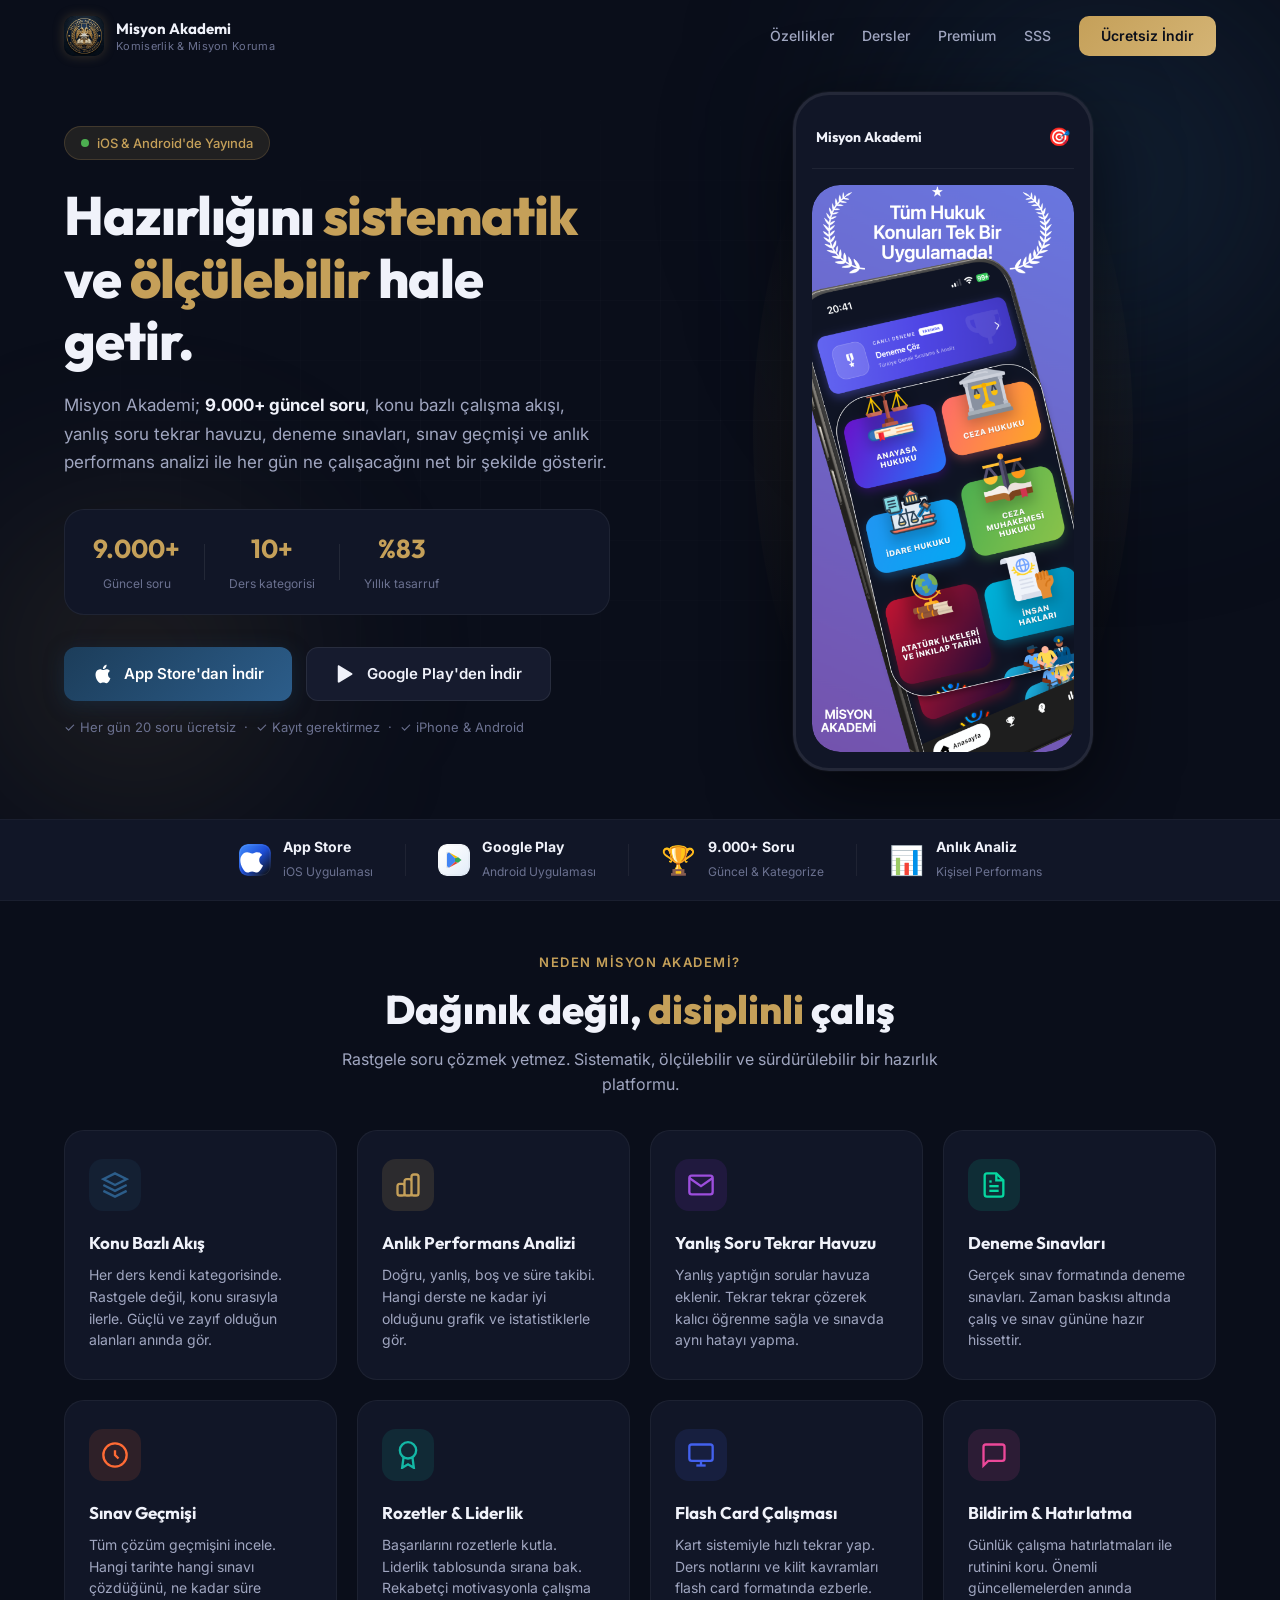
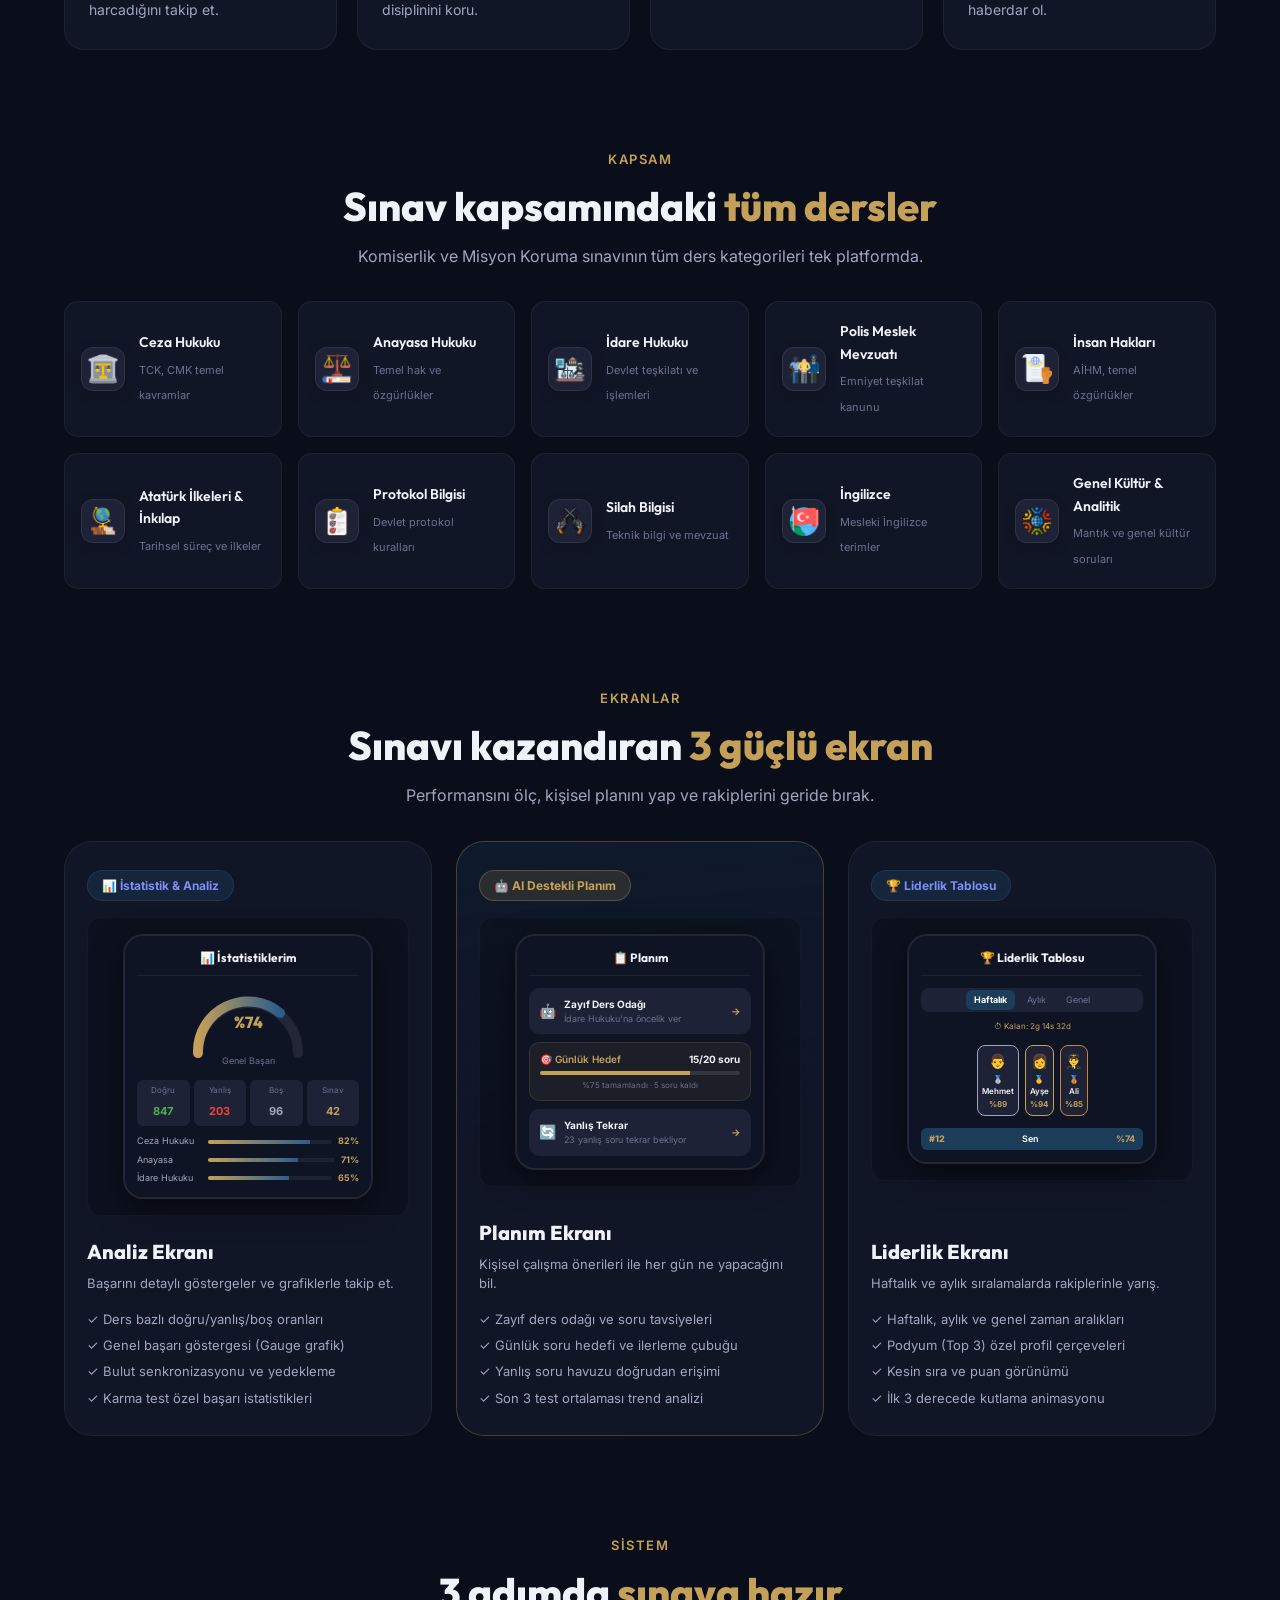
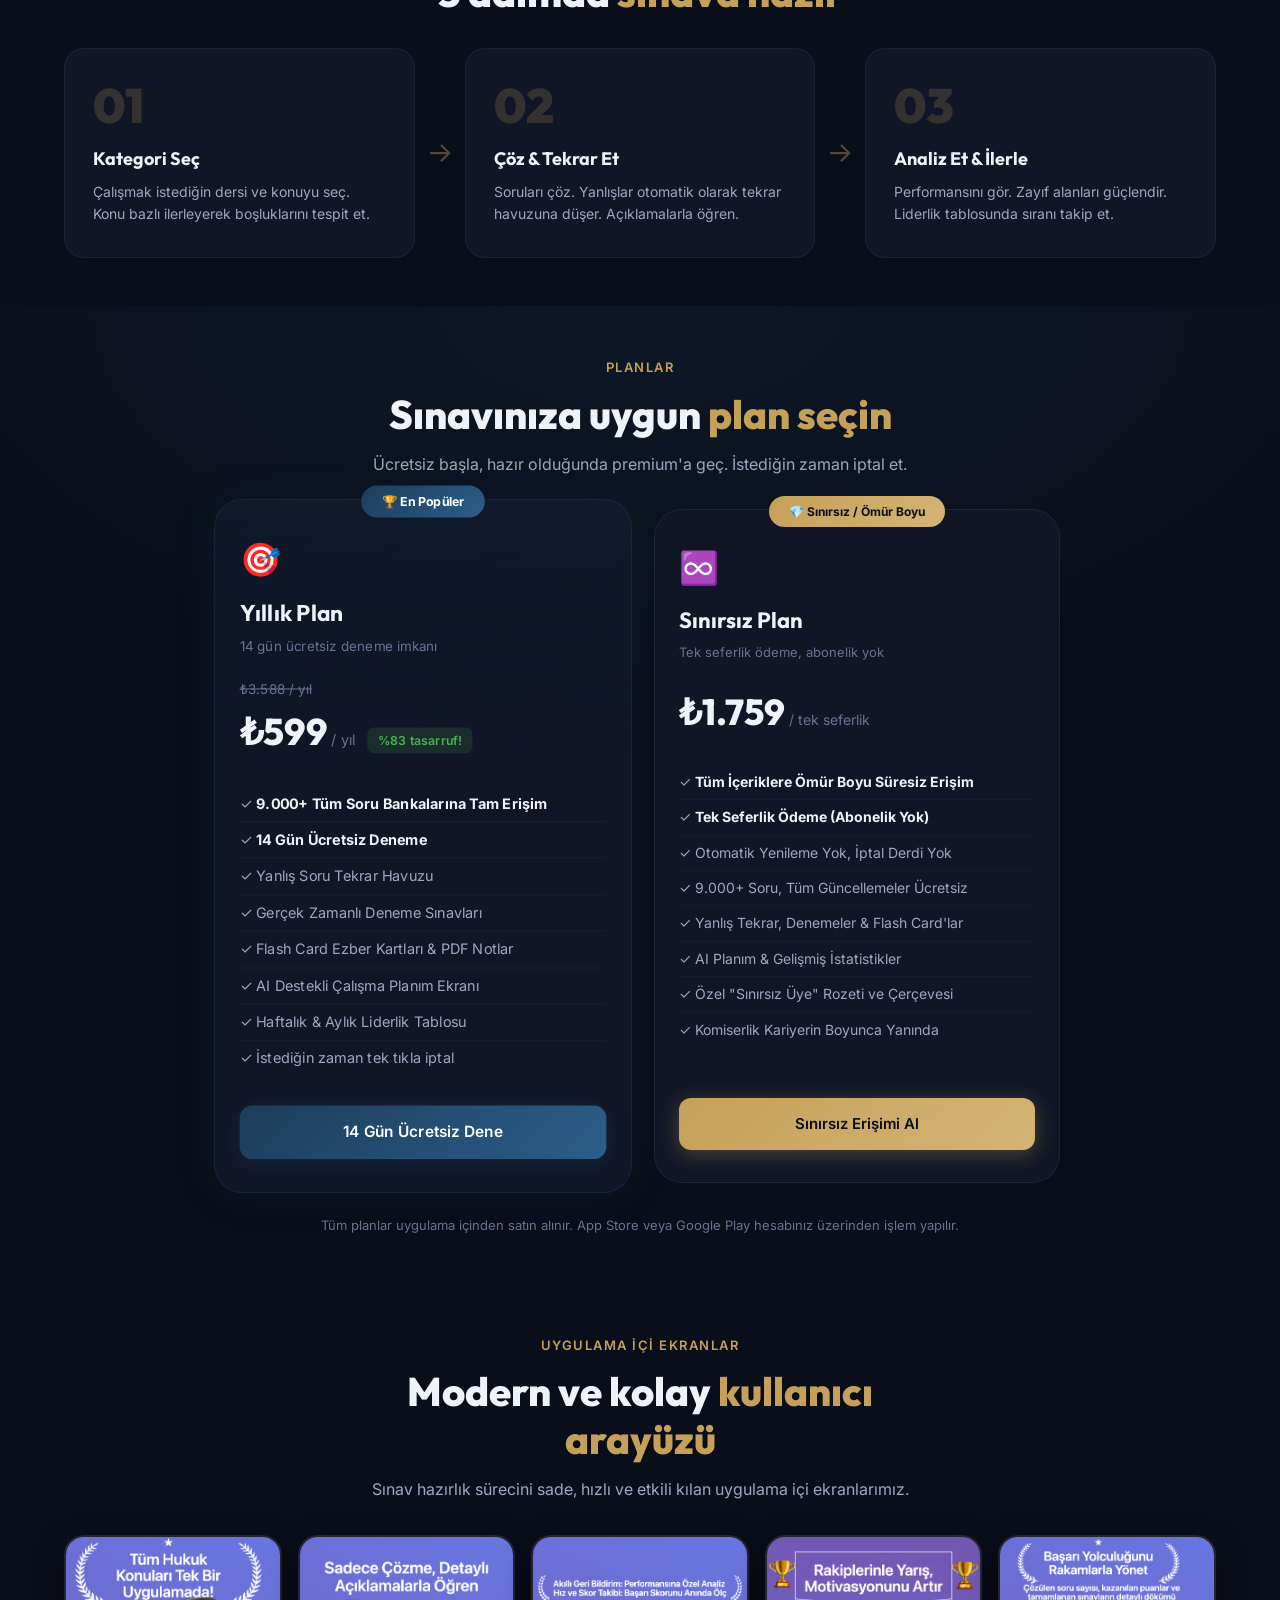
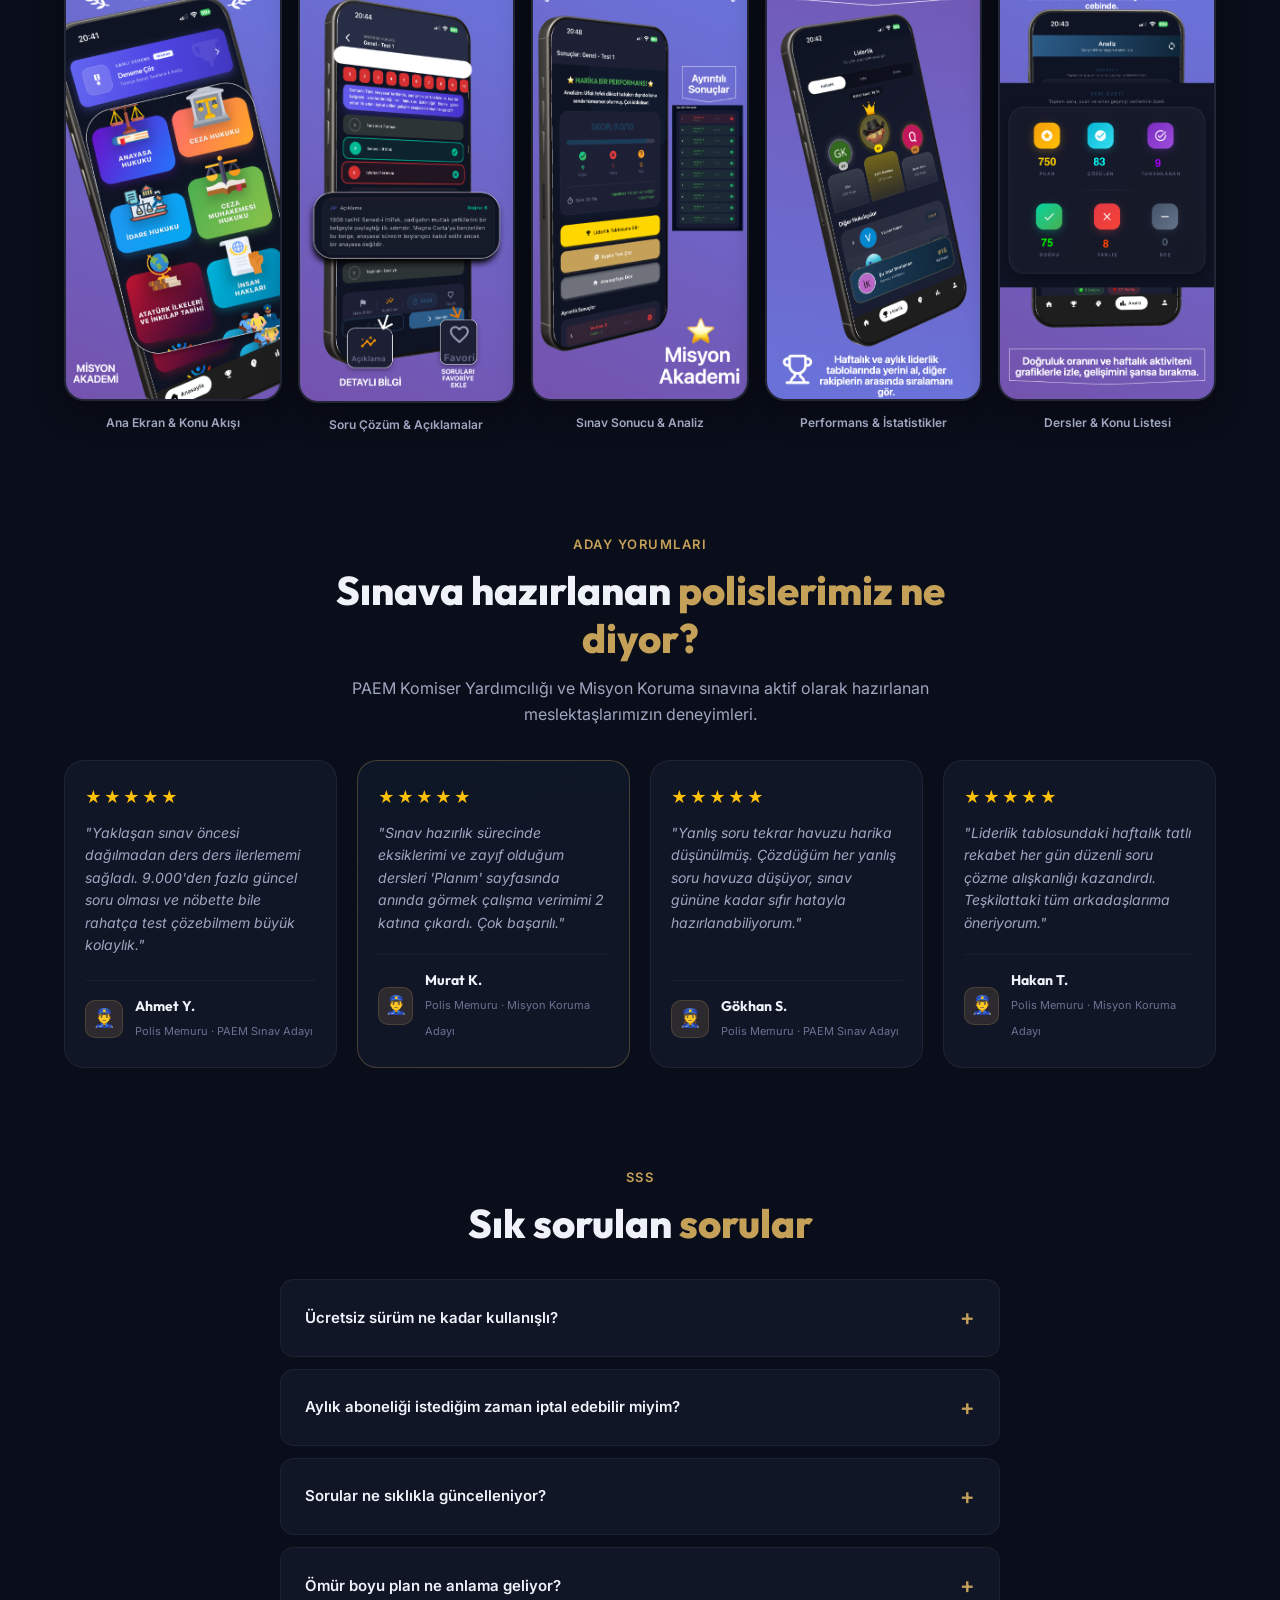
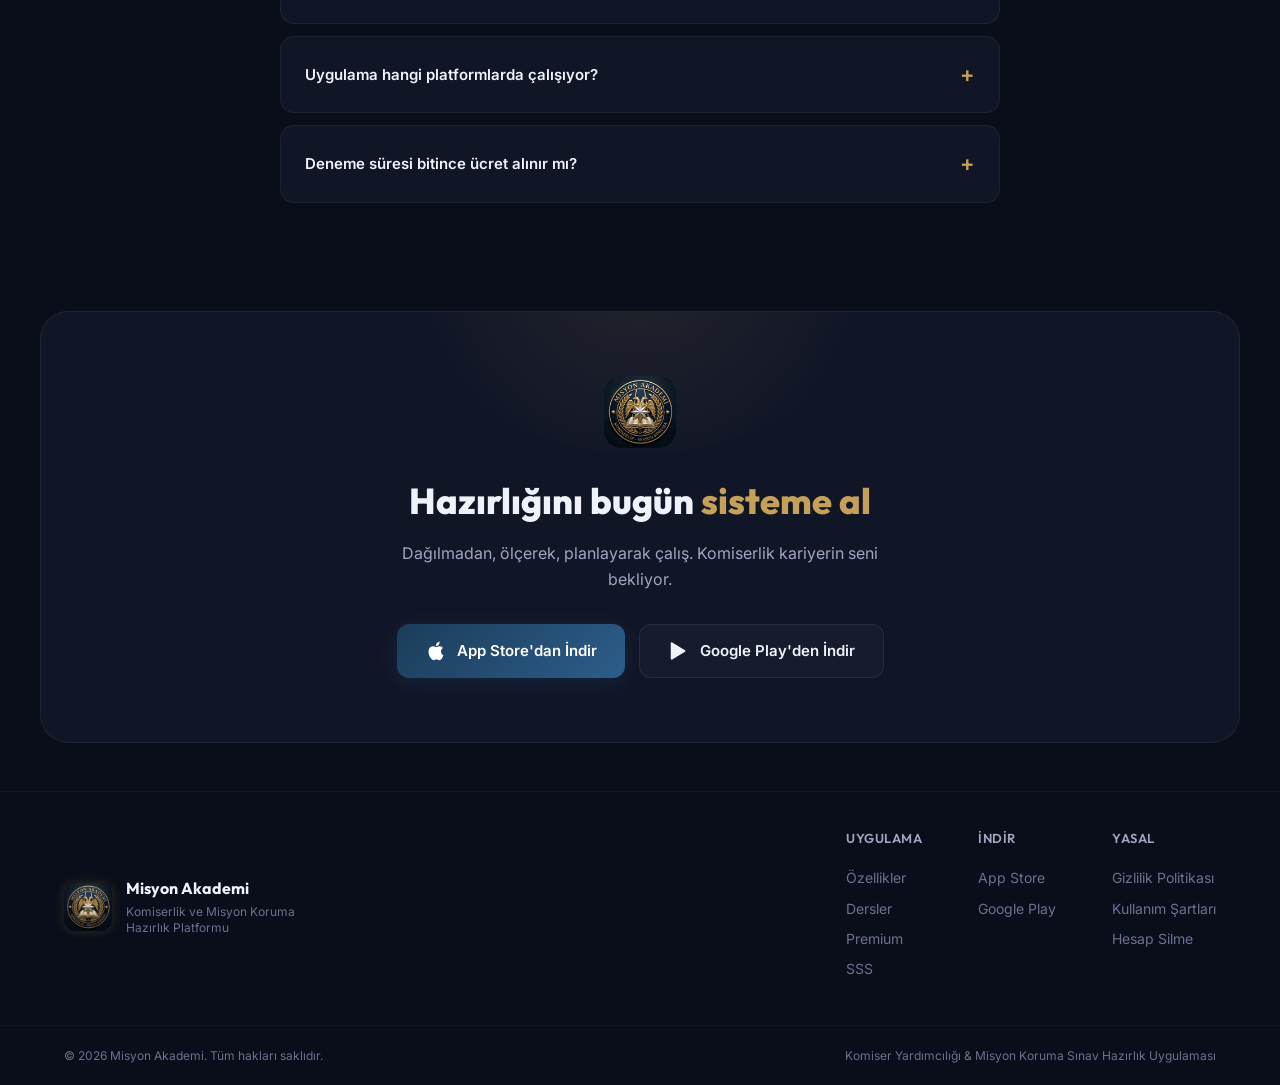
==== index.html @ d0087ce7 "Add files via upload" ====
<!DOCTYPE html>
<html lang="tr">
  <head>
    <meta charset="UTF-8" />
    <meta name="viewport" content="width=device-width, initial-scale=1.0" />
    <title>Misyon Akademi | Komiserlik ve Misyon Koruma Sınav Hazırlık Uygulaması</title>
    <meta name="description" content="Misyon Akademi ile komiserlik ve misyon koruma sınavlarına dağılmadan hazırlan. 9.000+ güncel soru, konu bazlı akış, yanlış tekrar alanı, deneme sınavları ve performans analizi tek platformda." />
    <meta name="keywords" content="komiserlik sınavı, misyon koruma, paem, sınav hazırlık, polis sınavı, misyon akademi" />
    <meta property="og:type" content="website" />
    <meta property="og:title" content="Misyon Akademi | Komiserlik ve Misyon Koruma Hazırlık" />
    <meta property="og:description" content="9.000+ güncel soru, konu bazlı akış, deneme sınavları ve performans analizi tek platformda." />
    <meta property="og:image" content="./assets/icons/logo.png" />
    <meta name="twitter:card" content="summary_large_image" />
    <link rel="icon" href="./assets/icons/logo.png" type="image/png" />
    <link rel="preconnect" href="https://fonts.googleapis.com" />
    <link rel="preconnect" href="https://fonts.gstatic.com" crossorigin />
    <link href="https://fonts.googleapis.com/css2?family=Outfit:wght@300;400;500;600;700;800;900&family=Inter:wght@400;500;600&display=swap" rel="stylesheet" />
    <link rel="stylesheet" href="./styles.css" />
  </head>
  <body>

    <!-- ═══════════════════════════ NAVBAR ═══════════════════════════ -->
    <header class="navbar" id="navbar">
      <div class="container nav-inner">
        <a class="brand" href="#top" aria-label="Misyon Akademi ana sayfa">
          <img src="./assets/icons/logo.png" alt="Misyon Akademi Logo" class="brand-logo" />
          <span class="brand-text">
            <strong>Misyon Akademi</strong>
            <small>Komiserlik &amp; Misyon Koruma</small>
          </span>
        </a>
        <nav class="main-nav" aria-label="Ana menü">
          <a href="#ozellikler">Özellikler</a>
          <a href="#dersler">Dersler</a>
          <a href="#premium">Premium</a>
          <a href="#sss">SSS</a>
          <a href="#indir" class="nav-cta">Ücretsiz İndir</a>
        </nav>
        <button class="hamburger" id="hamburger" aria-label="Menüyü aç" aria-expanded="false">
          <span></span><span></span><span></span>
        </button>
      </div>
      <div class="mobile-menu" id="mobileMenu">
        <a href="#ozellikler" class="mobile-link">Özellikler</a>
        <a href="#dersler" class="mobile-link">Dersler</a>
        <a href="#premium" class="mobile-link">Premium</a>
        <a href="#sss" class="mobile-link">SSS</a>
        <a href="#indir" class="mobile-link mobile-cta">Ücretsiz İndir</a>
      </div>
    </header>

    <main>

      <!-- ═══════════════════════════ HERO ═══════════════════════════ -->
      <section class="hero" id="top">
        <div class="hero-bg">
          <div class="hero-orb hero-orb-1"></div>
          <div class="hero-orb hero-orb-2"></div>
          <div class="hero-grid"></div>
        </div>
        <div class="container hero-inner">
          <div class="hero-copy animate-up">
            <div class="hero-badge">
              <span class="badge-dot"></span>
              iOS &amp; Android'de Yayında
            </div>
            <h1>Hazırlığını <span class="text-gold">sistematik</span> ve <span class="text-gold">ölçülebilir</span> hale getir.</h1>
            <p class="hero-lead">
              Misyon Akademi; <strong>9.000+ güncel soru</strong>, konu bazlı çalışma akışı,
              yanlış soru tekrar havuzu, deneme sınavları, sınav geçmişi ve anlık performans
              analizi ile her gün ne çalışacağını net bir şekilde gösterir.
            </p>
            <div class="hero-stats">
              <div class="stat-item">
                <strong>9.000+</strong>
                <span>Güncel soru</span>
              </div>
              <div class="stat-divider"></div>
              <div class="stat-item">
                <strong>10+</strong>
                <span>Ders kategorisi</span>
              </div>
              <div class="stat-divider"></div>
              <div class="stat-item">
                <strong>%83</strong>
                <span>Yıllık tasarruf</span>
              </div>
            </div>
            <div class="hero-actions" id="indir">
              <a class="btn btn-primary btn-store" href="https://apps.apple.com/us/app/komiserlik-misyon-koruma/id6760534055" target="_blank" rel="noreferrer" id="btn-appstore">
                <svg viewBox="0 0 24 24" fill="currentColor" width="22" height="22"><path d="M18.71 19.5c-.83 1.24-1.71 2.45-3.05 2.47-1.34.03-1.77-.79-3.29-.79-1.53 0-2 .77-3.27.82-1.31.05-2.3-1.32-3.14-2.53C4.25 17 2.94 12.45 4.7 9.39c.87-1.52 2.43-2.48 4.12-2.51 1.28-.02 2.5.87 3.29.87.78 0 2.26-1.07 3.8-.91.65.03 2.47.26 3.64 1.98-.09.06-2.17 1.28-2.15 3.81.03 3.02 2.65 4.03 2.68 4.04-.03.07-.42 1.44-1.38 2.83M13 3.5c.73-.83 1.94-1.46 2.94-1.5.13 1.17-.34 2.35-1.04 3.19-.69.85-1.83 1.51-2.95 1.42-.15-1.15.41-2.35 1.05-3.11z"/></svg>
                App Store'dan İndir
              </a>
              <a class="btn btn-secondary btn-store" href="https://play.google.com/store/apps/details?id=com.misyonakademi.paem&hl=tr" target="_blank" rel="noreferrer" id="btn-playstore">
                <svg viewBox="0 0 24 24" fill="currentColor" width="22" height="22"><path d="M3,20.5v-17c0-0.83,0.94-1.3,1.6-0.8l14,8.5c0.6,0.36,0.6,1.24,0,1.6l-14,8.5C3.94,21.8,3,21.33,3,20.5z"/></svg>
                Google Play'den İndir
              </a>
            </div>
            <p class="hero-note">✓ Her gün 20 soru ücretsiz &nbsp;·&nbsp; ✓ Kayıt gerektirmez &nbsp;·&nbsp; ✓ iPhone &amp; Android</p>
          </div>
          <div class="hero-visual animate-up animate-delay-1">
            <div class="phone-mockup">
              <div class="phone-frame">
                <div class="phone-screen">
                  <div class="screen-header">
                    <div class="screen-time">Misyon Akademi</div>
                    <div class="screen-icon">🎯</div>
                  </div>
                  <div class="screen-content screen-content-img">
                    <img src="./assets/screenshots/screenshot_5.png" alt="Misyon Akademi Ana Ekran" class="real-screenshot-img" />
                  </div>
                </div>
              </div>
              <div class="phone-glow"></div>
            </div>
          </div>
        </div>
      </section>

      <!-- ═══════════════════════════ SOCIAL PROOF BAR ═══════════════════════════ -->
      <section class="social-proof">
        <div class="container proof-inner">
          <div class="proof-item">
            <img src="./assets/icons/apple-store-icon.svg" alt="App Store" class="store-badge-sm" onerror="this.style.display='none'" />
            <div>
              <strong>App Store</strong>
              <span>iOS Uygulaması</span>
            </div>
          </div>
          <div class="proof-divider"></div>
          <div class="proof-item">
            <img src="./assets/icons/google-play-icon.svg" alt="Google Play" class="store-badge-sm" onerror="this.style.display='none'" />
            <div>
              <strong>Google Play</strong>
              <span>Android Uygulaması</span>
            </div>
          </div>
          <div class="proof-divider"></div>
          <div class="proof-item">
            <div class="proof-emoji">🏆</div>
            <div>
              <strong>9.000+ Soru</strong>
              <span>Güncel &amp; Kategorize</span>
            </div>
          </div>
          <div class="proof-divider"></div>
          <div class="proof-item">
            <div class="proof-emoji">📊</div>
            <div>
              <strong>Anlık Analiz</strong>
              <span>Kişisel Performans</span>
            </div>
          </div>
        </div>
      </section>

      <!-- ═══════════════════════════ ÖZELLİKLER ═══════════════════════════ -->
      <section class="features" id="ozellikler">
        <div class="container">
          <div class="section-header animate-up">
            <span class="section-tag">Neden Misyon Akademi?</span>
            <h2>Dağınık değil, <span class="text-gold">disiplinli</span> çalış</h2>
            <p>Rastgele soru çözmek yetmez. Sistematik, ölçülebilir ve sürdürülebilir bir hazırlık platformu.</p>
          </div>
          <div class="features-grid">
            <div class="feature-card animate-up">
              <div class="feature-icon-wrap navy">
                <svg viewBox="0 0 24 24" fill="none" stroke="currentColor" stroke-width="2" width="28" height="28"><path d="M12 2L2 7l10 5 10-5-10-5zM2 17l10 5 10-5M2 12l10 5 10-5"/></svg>
              </div>
              <h3>Konu Bazlı Akış</h3>
              <p>Her ders kendi kategorisinde. Rastgele değil, konu sırasıyla ilerle. Güçlü ve zayıf olduğun alanları anında gör.</p>
            </div>
            <div class="feature-card animate-up animate-delay-1">
              <div class="feature-icon-wrap gold">
                <svg viewBox="0 0 24 24" fill="none" stroke="currentColor" stroke-width="2" width="28" height="28"><path d="M9 19v-6a2 2 0 00-2-2H5a2 2 0 00-2 2v6a2 2 0 002 2h2a2 2 0 002-2zm0 0V9a2 2 0 012-2h2a2 2 0 012 2v10m-6 0a2 2 0 002 2h2a2 2 0 002-2m0 0V5a2 2 0 012-2h2a2 2 0 012 2v14a2 2 0 01-2 2h-2a2 2 0 01-2-2z"/></svg>
              </div>
              <h3>Anlık Performans Analizi</h3>
              <p>Doğru, yanlış, boş ve süre takibi. Hangi derste ne kadar iyi olduğunu grafik ve istatistiklerle gör.</p>
            </div>
            <div class="feature-card animate-up animate-delay-2">
              <div class="feature-icon-wrap purple">
                <svg viewBox="0 0 24 24" fill="none" stroke="currentColor" stroke-width="2" width="28" height="28"><path d="M4 4h16c1.1 0 2 .9 2 2v12c0 1.1-.9 2-2 2H4c-1.1 0-2-.9-2-2V6c0-1.1.9-2 2-2z"/><polyline points="22,6 12,13 2,6"/></svg>
              </div>
              <h3>Yanlış Soru Tekrar Havuzu</h3>
              <p>Yanlış yaptığın sorular havuza eklenir. Tekrar tekrar çözerek kalıcı öğrenme sağla ve sınavda aynı hatayı yapma.</p>
            </div>
            <div class="feature-card animate-up">
              <div class="feature-icon-wrap green">
                <svg viewBox="0 0 24 24" fill="none" stroke="currentColor" stroke-width="2" width="28" height="28"><path d="M14 2H6a2 2 0 0 0-2 2v16a2 2 0 0 0 2 2h12a2 2 0 0 0 2-2V8z"/><polyline points="14 2 14 8 20 8"/><line x1="16" y1="13" x2="8" y2="13"/><line x1="16" y1="17" x2="8" y2="17"/><polyline points="10 9 9 9 8 9"/></svg>
              </div>
              <h3>Deneme Sınavları</h3>
              <p>Gerçek sınav formatında deneme sınavları. Zaman baskısı altında çalış ve sınav gününe hazır hissettir.</p>
            </div>
            <div class="feature-card animate-up animate-delay-1">
              <div class="feature-icon-wrap orange">
                <svg viewBox="0 0 24 24" fill="none" stroke="currentColor" stroke-width="2" width="28" height="28"><path d="M12 2a10 10 0 0 1 10 10c0 5.52-4.48 10-10 10S2 17.52 2 12 6.48 2 12 2zm0 6v4l3 3"/></svg>
              </div>
              <h3>Sınav Geçmişi</h3>
              <p>Tüm çözüm geçmişini incele. Hangi tarihte hangi sınavı çözdüğünü, ne kadar süre harcadığını takip et.</p>
            </div>
            <div class="feature-card animate-up animate-delay-2">
              <div class="feature-icon-wrap teal">
                <svg viewBox="0 0 24 24" fill="none" stroke="currentColor" stroke-width="2" width="28" height="28"><circle cx="12" cy="8" r="7"/><polyline points="8.21 13.89 7 23 12 20 17 23 15.79 13.88"/></svg>
              </div>
              <h3>Rozetler &amp; Liderlik</h3>
              <p>Başarılarını rozetlerle kutla. Liderlik tablosunda sırana bak. Rekabetçi motivasyonla çalışma disiplinini koru.</p>
            </div>
            <div class="feature-card animate-up">
              <div class="feature-icon-wrap blue">
                <svg viewBox="0 0 24 24" fill="none" stroke="currentColor" stroke-width="2" width="28" height="28"><rect x="2" y="3" width="20" height="14" rx="2" ry="2"/><line x1="8" y1="21" x2="16" y2="21"/><line x1="12" y1="17" x2="12" y2="21"/></svg>
              </div>
              <h3>Flash Card Çalışması</h3>
              <p>Kart sistemiyle hızlı tekrar yap. Ders notlarını ve kilit kavramları flash card formatında ezberle.</p>
            </div>
            <div class="feature-card animate-up animate-delay-1">
              <div class="feature-icon-wrap pink">
                <svg viewBox="0 0 24 24" fill="none" stroke="currentColor" stroke-width="2" width="28" height="28"><path d="M21 15a2 2 0 0 1-2 2H7l-4 4V5a2 2 0 0 1 2-2h14a2 2 0 0 1 2 2z"/></svg>
              </div>
              <h3>Bildirim &amp; Hatırlatma</h3>
              <p>Günlük çalışma hatırlatmaları ile rutinini koru. Önemli güncellemelerden anında haberdar ol.</p>
            </div>
          </div>
        </div>
      </section>

      <!-- ═══════════════════════════ DERSLER ═══════════════════════════ -->
      <section class="subjects" id="dersler">
        <div class="container">
          <div class="section-header animate-up">
            <span class="section-tag">Kapsam</span>
            <h2>Sınav kapsamındaki <span class="text-gold">tüm dersler</span></h2>
            <p>Komiserlik ve Misyon Koruma sınavının tüm ders kategorileri tek platformda.</p>
          </div>
          <div class="subjects-grid animate-up">
            <div class="subject-card">
              <img src="./assets/icons/tck.png" alt="Ceza Hukuku" class="subject-card-img" />
              <div class="subject-card-info">
                <h4>Ceza Hukuku</h4>
                <span>TCK, CMK temel kavramlar</span>
              </div>
            </div>
            <div class="subject-card">
              <img src="./assets/icons/anayasa.png" alt="Anayasa Hukuku" class="subject-card-img" />
              <div class="subject-card-info">
                <h4>Anayasa Hukuku</h4>
                <span>Temel hak ve özgürlükler</span>
              </div>
            </div>
            <div class="subject-card">
              <img src="./assets/icons/idarehukuku.png" alt="İdare Hukuku" class="subject-card-img" />
              <div class="subject-card-info">
                <h4>İdare Hukuku</h4>
                <span>Devlet teşkilatı ve işlemleri</span>
              </div>
            </div>
            <div class="subject-card">
              <img src="./assets/icons/polismeslek.png" alt="Polis Meslek Mevzuatı" class="subject-card-img" />
              <div class="subject-card-info">
                <h4>Polis Meslek Mevzuatı</h4>
                <span>Emniyet teşkilat kanunu</span>
              </div>
            </div>
            <div class="subject-card">
              <img src="./assets/icons/insanhaklari.png" alt="İnsan Hakları" class="subject-card-img" />
              <div class="subject-card-info">
                <h4>İnsan Hakları</h4>
                <span>AİHM, temel özgürlükler</span>
              </div>
            </div>
            <div class="subject-card">
              <img src="./assets/icons/tarih.png" alt="Atatürk İlkeleri & İnkılap" class="subject-card-img" />
              <div class="subject-card-info">
                <h4>Atatürk İlkeleri &amp; İnkılap</h4>
                <span>Tarihsel süreç ve ilkeler</span>
              </div>
            </div>
            <div class="subject-card">
              <img src="./assets/icons/protokol.png" alt="Protokol Bilgisi" class="subject-card-img" />
              <div class="subject-card-info">
                <h4>Protokol Bilgisi</h4>
                <span>Devlet protokol kuralları</span>
              </div>
            </div>
            <div class="subject-card">
              <img src="./assets/icons/silah.png" alt="Silah Bilgisi" class="subject-card-img" />
              <div class="subject-card-info">
                <h4>Silah Bilgisi</h4>
                <span>Teknik bilgi ve mevzuat</span>
              </div>
            </div>
            <div class="subject-card">
              <img src="./assets/icons/ingilizce.png" alt="İngilizce" class="subject-card-img" />
              <div class="subject-card-info">
                <h4>İngilizce</h4>
                <span>Mesleki İngilizce terimler</span>
              </div>
            </div>
            <div class="subject-card">
              <img src="./assets/icons/genelkultur.png" alt="Genel Kültür & Analitik" class="subject-card-img" />
              <div class="subject-card-info">
                <h4>Genel Kültür &amp; Analitik</h4>
                <span>Mantık ve genel kültür soruları</span>
              </div>
            </div>
          </div>
        </div>
      </section>

      <!-- ═══════════════════════════ GÜÇLÜ EKRANLAR (KART DÜZENİ) ═══════════════════════════ -->
      <section class="screens-showcase" id="ekranlar">
        <div class="container">
          <div class="section-header animate-up">
            <span class="section-tag">Ekranlar</span>
            <h2>Sınavı kazandıran <span class="text-gold">3 güçlü ekran</span></h2>
            <p>Performansını ölç, kişisel planını yap ve rakiplerini geride bırak.</p>
          </div>

          <div class="screens-grid animate-up">

            <!-- ── 1. ANALİZ KARTI ── -->
            <div class="screen-card">
              <div class="screen-card-badge">📊 İstatistik &amp; Analiz</div>
              <div class="screen-card-preview">
                <div class="mini-phone">
                  <div class="mini-phone-header">📊 İstatistiklerim</div>
                  <div class="mini-phone-body">
                    <div class="mini-gauge">
                      <svg viewBox="0 0 120 70" width="120" height="70">
                        <path d="M10 65 A50 50 0 0 1 110 65" fill="none" stroke="rgba(255,255,255,0.08)" stroke-width="10" stroke-linecap="round"/>
                        <path d="M10 65 A50 50 0 0 1 92 25" fill="none" stroke="url(#gaugeGrad)" stroke-width="10" stroke-linecap="round"/>
                        <defs><linearGradient id="gaugeGrad" x1="0" y1="0" x2="1" y2="0"><stop offset="0%" stop-color="#C5A059"/><stop offset="100%" stop-color="#2C5D8A"/></linearGradient></defs>
                      </svg>
                      <div class="gauge-label">%74</div>
                      <div class="gauge-sub">Genel Başarı</div>
                    </div>
                    <div class="mini-stat-grid">
                      <div class="ms-item green"><span>Doğru</span><strong>847</strong></div>
                      <div class="ms-item red"><span>Yanlış</span><strong>203</strong></div>
                      <div class="ms-item gray"><span>Boş</span><strong>96</strong></div>
                      <div class="ms-item blue"><span>Sınav</span><strong>42</strong></div>
                    </div>
                    <div class="mini-category-bars">
                      <div class="mcb-item"><span>Ceza Hukuku</span><div class="mcb-bar"><div class="mcb-fill" style="width:82%"></div></div><span class="mcb-pct">82%</span></div>
                      <div class="mcb-item"><span>Anayasa</span><div class="mcb-bar"><div class="mcb-fill" style="width:71%"></div></div><span class="mcb-pct">71%</span></div>
                      <div class="mcb-item"><span>İdare Hukuku</span><div class="mcb-bar"><div class="mcb-fill" style="width:65%"></div></div><span class="mcb-pct">65%</span></div>
                    </div>
                  </div>
                </div>
              </div>
              <div class="screen-card-content">
                <h3>Analiz Ekranı</h3>
                <p>Başarını detaylı göstergeler ve grafiklerle takip et.</p>
                <ul class="screen-card-list">
                  <li>✓ Ders bazlı doğru/yanlış/boş oranları</li>
                  <li>✓ Genel başarı göstergesi (Gauge grafik)</li>
                  <li>✓ Bulut senkronizasyonu ve yedekleme</li>
                  <li>✓ Karma test özel başarı istatistikleri</li>
                </ul>
              </div>
            </div>

            <!-- ── 2. PLANIM KARTI ── -->
            <div class="screen-card screen-card-featured">
              <div class="screen-card-badge gold-badge">🤖 AI Destekli Planım</div>
              <div class="screen-card-preview">
                <div class="mini-phone">
                  <div class="mini-phone-header">📋 Planım</div>
                  <div class="mini-phone-body">
                    <div class="plan-suggestion">
                      <div class="ps-icon">🤖</div>
                      <div class="ps-content">
                        <div class="ps-title">Zayıf Ders Odağı</div>
                        <div class="ps-text">İdare Hukuku'na öncelik ver</div>
                      </div>
                      <div class="ps-arrow">→</div>
                    </div>
                    <div class="plan-daily-target">
                      <div class="pdt-header">
                        <span>🎯 Günlük Hedef</span>
                        <strong>15/20 soru</strong>
                      </div>
                      <div class="pdt-bar"><div class="pdt-fill" style="width:75%"></div></div>
                      <div class="pdt-footer">%75 tamamlandı · 5 soru kaldı</div>
                    </div>
                    <div class="plan-suggestion">
                      <div class="ps-icon">🔄</div>
                      <div class="ps-content">
                        <div class="ps-title">Yanlış Tekrar</div>
                        <div class="ps-text">23 yanlış soru tekrar bekliyor</div>
                      </div>
                      <div class="ps-arrow">→</div>
                    </div>
                  </div>
                </div>
              </div>
              <div class="screen-card-content">
                <h3>Planım Ekranı</h3>
                <p>Kişisel çalışma önerileri ile her gün ne yapacağını bil.</p>
                <ul class="screen-card-list">
                  <li>✓ Zayıf ders odağı ve soru tavsiyeleri</li>
                  <li>✓ Günlük soru hedefi ve ilerleme çubuğu</li>
                  <li>✓ Yanlış soru havuzu doğrudan erişimi</li>
                  <li>✓ Son 3 test ortalaması trend analizi</li>
                </ul>
              </div>
            </div>

            <!-- ── 3. LİDERLİK KARTI ── -->
            <div class="screen-card">
              <div class="screen-card-badge">🏆 Liderlik Tablosu</div>
              <div class="screen-card-preview">
                <div class="mini-phone">
                  <div class="mini-phone-header">🏆 Liderlik Tablosu</div>
                  <div class="mini-phone-body">
                    <div class="lb-tabs">
                      <span class="lb-tab active">Haftalık</span>
                      <span class="lb-tab">Aylık</span>
                      <span class="lb-tab">Genel</span>
                    </div>
                    <div class="lb-timer">⏱ Kalan: 2g 14s 32d</div>
                    <div class="lb-podium">
                      <div class="lb-user lb-silver">
                        <div class="lb-avatar">👨</div>
                        <span class="lb-medal">🥈</span>
                        <div class="lb-name">Mehmet</div>
                        <div class="lb-score">%89</div>
                      </div>
                      <div class="lb-user lb-gold">
                        <div class="lb-avatar">👩</div>
                        <span class="lb-medal">🥇</span>
                        <div class="lb-name">Ayşe</div>
                        <div class="lb-score">%94</div>
                      </div>
                      <div class="lb-user lb-bronze">
                        <div class="lb-avatar">👨‍✈️</div>
                        <span class="lb-medal">🥉</span>
                        <div class="lb-name">Ali</div>
                        <div class="lb-score">%85</div>
                      </div>
                    </div>
                    <div class="lb-my-rank">
                      <span class="lb-my-pos">#12</span>
                      <span class="lb-my-name">Sen</span>
                      <span class="lb-my-score">%74</span>
                    </div>
                  </div>
                </div>
              </div>
              <div class="screen-card-content">
                <h3>Liderlik Ekranı</h3>
                <p>Haftalık ve aylık sıralamalarda rakiplerinle yarış.</p>
                <ul class="screen-card-list">
                  <li>✓ Haftalık, aylık ve genel zaman aralıkları</li>
                  <li>✓ Podyum (Top 3) özel profil çerçeveleri</li>
                  <li>✓ Kesin sıra ve puan görünümü</li>
                  <li>✓ İlk 3 derecede kutlama animasyonu</li>
                </ul>
              </div>
            </div>

          </div>
        </div>
      </section>

      <!-- ═══════════════════════════ NASIL ÇALIŞIR ═══════════════════════════ -->
      <section class="how-it-works">
        <div class="container">
          <div class="section-header animate-up">
            <span class="section-tag">Sistem</span>
            <h2>3 adımda <span class="text-gold">sınava hazır</span></h2>
          </div>
          <div class="steps-grid animate-up">
            <div class="step-card">
              <div class="step-number">01</div>
              <div class="step-content">
                <h3>Kategori Seç</h3>
                <p>Çalışmak istediğin dersi ve konuyu seç. Konu bazlı ilerleyerek boşluklarını tespit et.</p>
              </div>
            </div>
            <div class="step-arrow">→</div>
            <div class="step-card">
              <div class="step-number">02</div>
              <div class="step-content">
                <h3>Çöz &amp; Tekrar Et</h3>
                <p>Soruları çöz. Yanlışlar otomatik olarak tekrar havuzuna düşer. Açıklamalarla öğren.</p>
              </div>
            </div>
            <div class="step-arrow">→</div>
            <div class="step-card">
              <div class="step-number">03</div>
              <div class="step-content">
                <h3>Analiz Et &amp; İlerle</h3>
                <p>Performansını gör. Zayıf alanları güçlendir. Liderlik tablosunda sıranı takip et.</p>
              </div>
            </div>
          </div>
        </div>
      </section>

      <!-- ═══════════════════════════ PREMIUM ═══════════════════════════ -->
      <section class="premium" id="premium">
        <div class="container">
          <div class="section-header animate-up">
            <span class="section-tag">Planlar</span>
            <h2>Sınavınıza uygun <span class="text-gold">plan seçin</span></h2>
            <p>Ücretsiz başla, hazır olduğunda premium'a geç. İstediğin zaman iptal et.</p>
          </div>
          <div class="plans-grid animate-up">

            <!-- Yıllık Plan - En Popüler -->
            <div class="plan-card plan-annual plan-popular">
              <div class="plan-badge">🏆 En Popüler</div>
              <div class="plan-header">
                <div class="plan-icon">🎯</div>
                <h3>Yıllık Plan</h3>
                <p class="plan-subtitle">14 gün ücretsiz deneme imkanı</p>
              </div>
              <div class="plan-price">
                <span class="price-original">₺3.588 / yıl</span>
                <span class="price-amount">₺599</span>
                <span class="price-period">/ yıl</span>
                <span class="price-saving">%83 tasarruf!</span>
              </div>
              <ul class="plan-features">
                <li>✓ <strong>9.000+ Tüm Soru Bankalarına Tam Erişim</strong></li>
                <li>✓ <strong>14 Gün Ücretsiz Deneme</strong></li>
                <li>✓ Yanlış Soru Tekrar Havuzu</li>
                <li>✓ Gerçek Zamanlı Deneme Sınavları</li>
                <li>✓ Flash Card Ezber Kartları &amp; PDF Notlar</li>
                <li>✓ AI Destekli Çalışma Planım Ekranı</li>
                <li>✓ Haftalık &amp; Aylık Liderlik Tablosu</li>
                <li>✓ İstediğin zaman tek tıkla iptal</li>
              </ul>
              <a href="#indir" class="btn btn-primary plan-btn">14 Gün Ücretsiz Dene</a>
            </div>

            <!-- Sınırsız Plan -->
            <div class="plan-card plan-lifetime">
              <div class="plan-badge plan-badge-diamond">💎 Sınırsız / Ömür Boyu</div>
              <div class="plan-header">
                <div class="plan-icon">♾️</div>
                <h3>Sınırsız Plan</h3>
                <p class="plan-subtitle">Tek seferlik ödeme, abonelik yok</p>
              </div>
              <div class="plan-price">
                <span class="price-amount">₺1.759</span>
                <span class="price-period">/ tek seferlik</span>
              </div>
              <ul class="plan-features">
                <li>✓ <strong>Tüm İçeriklere Ömür Boyu Süresiz Erişim</strong></li>
                <li>✓ <strong>Tek Seferlik Ödeme (Abonelik Yok)</strong></li>
                <li>✓ Otomatik Yenileme Yok, İptal Derdi Yok</li>
                <li>✓ 9.000+ Soru, Tüm Güncellemeler Ücretsiz</li>
                <li>✓ Yanlış Tekrar, Denemeler &amp; Flash Card'lar</li>
                <li>✓ AI Planım &amp; Gelişmiş İstatistikler</li>
                <li>✓ Özel "Sınırsız Üye" Rozeti ve Çerçevesi</li>
                <li>✓ Komiserlik Kariyerin Boyunca Yanında</li>
              </ul>
              <a href="#indir" class="btn btn-gold plan-btn">Sınırsız Erişimi Al</a>
            </div>

          </div>
          <p class="plans-note">Tüm planlar uygulama içinden satın alınır. App Store veya Google Play hesabınız üzerinden işlem yapılır.</p>
        </div>
      </section>

      <!-- ═══════════════════════════ UYGULAMA EKRANLARI GALERİSİ ═══════════════════════════ -->
      <section class="gallery-showcase" id="galeri">
        <div class="container">
          <div class="section-header animate-up">
            <span class="section-tag">Uygulama İçi Ekranlar</span>
            <h2>Modern ve kolay <span class="text-gold">kullanıcı arayüzü</span></h2>
            <p>Sınav hazırlık sürecini sade, hızlı ve etkili kılan uygulama içi ekranlarımız.</p>
          </div>
          <div class="gallery-grid animate-up">
            <div class="gallery-card">
              <div class="gallery-phone-frame">
                <img src="./assets/screenshots/screenshot_5.png" alt="Ana Ekran ve Konu Akışı" />
              </div>
              <span class="gallery-caption">Ana Ekran &amp; Konu Akışı</span>
            </div>
            <div class="gallery-card">
              <div class="gallery-phone-frame">
                <img src="./assets/screenshots/screenshot_2.png" alt="Soru Çözüm Ekranı" />
              </div>
              <span class="gallery-caption">Soru Çözüm &amp; Açıklamalar</span>
            </div>
            <div class="gallery-card">
              <div class="gallery-phone-frame">
                <img src="./assets/screenshots/screenshot_1.png" alt="Sınav Sonuç Ekranı" />
              </div>
              <span class="gallery-caption">Sınav Sonucu &amp; Analiz</span>
            </div>
            <div class="gallery-card">
              <div class="gallery-phone-frame">
                <img src="./assets/screenshots/screenshot_3.png" alt="İstatistik Ekranı" />
              </div>
              <span class="gallery-caption">Performans &amp; İstatistikler</span>
            </div>
            <div class="gallery-card">
              <div class="gallery-phone-frame">
                <img src="./assets/screenshots/screenshot_4.png" alt="Ders Konu Listesi" />
              </div>
              <span class="gallery-caption">Dersler &amp; Konu Listesi</span>
            </div>
          </div>
        </div>
      </section>

      <!-- ═══════════════════════════ KULLANICI YORUMLARI ═══════════════════════════ -->
      <section class="reviews" id="yorumlar">
        <div class="container">
          <div class="section-header animate-up">
            <span class="section-tag">Aday Yorumları</span>
            <h2>Sınava hazırlanan <span class="text-gold">polislerimiz ne diyor?</span></h2>
            <p>PAEM Komiser Yardımcılığı ve Misyon Koruma sınavına aktif olarak hazırlanan meslektaşlarımızın deneyimleri.</p>
          </div>
          <div class="reviews-grid animate-up">
            <div class="review-card">
              <div class="review-stars">★★★★★</div>
              <p class="review-text">"Yaklaşan sınav öncesi dağılmadan ders ders ilerlememi sağladı. 9.000'den fazla güncel soru olması ve nöbette bile rahatça test çözebilmem büyük kolaylık."</p>
              <div class="review-author">
                <div class="author-avatar">👮‍♂️</div>
                <div class="author-info">
                  <strong>Ahmet Y.</strong>
                  <span>Polis Memuru · PAEM Sınav Adayı</span>
                </div>
              </div>
            </div>

            <div class="review-card review-card-featured">
              <div class="review-stars">★★★★★</div>
              <p class="review-text">"Sınav hazırlık sürecinde eksiklerimi ve zayıf olduğum dersleri 'Planım' sayfasında anında görmek çalışma verimimi 2 katına çıkardı. Çok başarılı."</p>
              <div class="review-author">
                <div class="author-avatar">👮‍♂️</div>
                <div class="author-info">
                  <strong>Murat K.</strong>
                  <span>Polis Memuru · Misyon Koruma Adayı</span>
                </div>
              </div>
            </div>

            <div class="review-card">
              <div class="review-stars">★★★★★</div>
              <p class="review-text">"Yanlış soru tekrar havuzu harika düşünülmüş. Çözdüğüm her yanlış soru havuza düşüyor, sınav gününe kadar sıfır hatayla hazırlanabiliyorum."</p>
              <div class="review-author">
                <div class="author-avatar">👮‍♀️</div>
                <div class="author-info">
                  <strong>Gökhan S.</strong>
                  <span>Polis Memuru · PAEM Sınav Adayı</span>
                </div>
              </div>
            </div>

            <div class="review-card">
              <div class="review-stars">★★★★★</div>
              <p class="review-text">"Liderlik tablosundaki haftalık tatlı rekabet her gün düzenli soru çözme alışkanlığı kazandırdı. Teşkilattaki tüm arkadaşlarıma öneriyorum."</p>
              <div class="review-author">
                <div class="author-avatar">👮‍♂️</div>
                <div class="author-info">
                  <strong>Hakan T.</strong>
                  <span>Polis Memuru · Misyon Koruma Adayı</span>
                </div>
              </div>
            </div>
          </div>
        </div>
      </section>

      <!-- ═══════════════════════════ SSS ═══════════════════════════ -->
      <section class="faq" id="sss">
        <div class="container">
          <div class="section-header animate-up">
            <span class="section-tag">SSS</span>
            <h2>Sık sorulan <span class="text-gold">sorular</span></h2>
          </div>
          <div class="faq-list animate-up">
            <div class="faq-item">
              <button class="faq-question" aria-expanded="false">
                Ücretsiz sürüm ne kadar kullanışlı?
                <span class="faq-icon">+</span>
              </button>
              <div class="faq-answer">
                <p>Ücretsiz sürümde temel kategorilerdeki sorulara, günlük quiz'e ve sınav geçmişinize erişebilirsiniz. Premium'a geçerek tüm 4.000+ soruya, yanlış tekrar havuzuna, deneme sınavlarına ve flash kartlara ulaşabilirsiniz.</p>
              </div>
            </div>
            <div class="faq-item">
              <button class="faq-question" aria-expanded="false">
                Aylık aboneliği istediğim zaman iptal edebilir miyim?
                <span class="faq-icon">+</span>
              </button>
              <div class="faq-answer">
                <p>Evet. Aboneliğinizi App Store veya Google Play üzerinden istediğiniz zaman iptal edebilirsiniz. İptal etseniz bile mevcut dönemin sonuna kadar premium özelliklerinden yararlanmaya devam edersiniz.</p>
              </div>
            </div>
            <div class="faq-item">
              <button class="faq-question" aria-expanded="false">
                Sorular ne sıklıkla güncelleniyor?
                <span class="faq-icon">+</span>
              </button>
              <div class="faq-answer">
                <p>Soru bankası düzenli olarak güncellenmektedir. Mevzuat değişiklikleri, yeni çıkan sorular ve güncel gelişmeler eklenmeye devam etmektedir. Premium kullanıcılar tüm güncellemelerden otomatik olarak yararlanır.</p>
              </div>
            </div>
            <div class="faq-item">
              <button class="faq-question" aria-expanded="false">
                Ömür boyu plan ne anlama geliyor?
                <span class="faq-icon">+</span>
              </button>
              <div class="faq-answer">
                <p>Ömür boyu plan tek seferlik bir satın alımdır, abonelik değildir. Bir kez ödeme yaptıktan sonra uygulamaya ömür boyu sınırsız erişim hakkı kazanırsınız. Otomatik yenileme yoktur, hiçbir zaman ek ücret kesilmez.</p>
              </div>
            </div>
            <div class="faq-item">
              <button class="faq-question" aria-expanded="false">
                Uygulama hangi platformlarda çalışıyor?
                <span class="faq-icon">+</span>
              </button>
              <div class="faq-answer">
                <p>Misyon Akademi hem iOS (iPhone) hem Android cihazlarda çalışmaktadır. Aynı hesapla her iki platformda da kullanabilirsiniz. Verileriniz otomatik olarak buluta senkronize edilir.</p>
              </div>
            </div>
            <div class="faq-item">
              <button class="faq-question" aria-expanded="false">
                Deneme süresi bitince ücret alınır mı?
                <span class="faq-icon">+</span>
              </button>
              <div class="faq-answer">
                <p>Aylık planda 7 gün, yıllık planda 14 gün ücretsiz deneme sunulmaktadır. Deneme süresi bitmeden iptal ederseniz herhangi bir ücret alınmaz. İptal etmezseniz ilgili dönem ücreti otomatik olarak tahsil edilir.</p>
              </div>
            </div>
          </div>
        </div>
      </section>

      <!-- ═══════════════════════════ CTA BOTTOM ═══════════════════════════ -->
      <section class="cta-bottom">
        <div class="container cta-inner animate-up">
          <div class="cta-glow"></div>
          <img src="./assets/icons/logo.png" alt="Misyon Akademi" class="cta-logo" />
          <h2>Hazırlığını bugün <span class="text-gold">sisteme al</span></h2>
          <p>Dağılmadan, ölçerek, planlayarak çalış. Komiserlik kariyerin seni bekliyor.</p>
          <div class="cta-actions">
            <a class="btn btn-primary btn-store" href="https://apps.apple.com/us/app/komiserlik-misyon-koruma/id6760534055" target="_blank" rel="noreferrer" id="btn-appstore-bottom">
              <svg viewBox="0 0 24 24" fill="currentColor" width="22" height="22"><path d="M18.71 19.5c-.83 1.24-1.71 2.45-3.05 2.47-1.34.03-1.77-.79-3.29-.79-1.53 0-2 .77-3.27.82-1.31.05-2.3-1.32-3.14-2.53C4.25 17 2.94 12.45 4.7 9.39c.87-1.52 2.43-2.48 4.12-2.51 1.28-.02 2.5.87 3.29.87.78 0 2.26-1.07 3.8-.91.65.03 2.47.26 3.64 1.98-.09.06-2.17 1.28-2.15 3.81.03 3.02 2.65 4.03 2.68 4.04-.03.07-.42 1.44-1.38 2.83M13 3.5c.73-.83 1.94-1.46 2.94-1.5.13 1.17-.34 2.35-1.04 3.19-.69.85-1.83 1.51-2.95 1.42-.15-1.15.41-2.35 1.05-3.11z"/></svg>
              App Store'dan İndir
            </a>
            <a class="btn btn-secondary btn-store" href="https://play.google.com/store/apps/details?id=com.misyonakademi.paem&hl=tr" target="_blank" rel="noreferrer" id="btn-playstore-bottom">
              <svg viewBox="0 0 24 24" fill="currentColor" width="22" height="22"><path d="M3,20.5v-17c0-0.83,0.94-1.3,1.6-0.8l14,8.5c0.6,0.36,0.6,1.24,0,1.6l-14,8.5C3.94,21.8,3,21.33,3,20.5z"/></svg>
              Google Play'den İndir
            </a>
          </div>
        </div>
      </section>

    </main>

    <!-- ═══════════════════════════ FOOTER ═══════════════════════════ -->
    <footer class="footer">
      <div class="container footer-inner">
        <div class="footer-brand">
          <img src="./assets/icons/logo.png" alt="Misyon Akademi" class="footer-logo" />
          <div>
            <strong>Misyon Akademi</strong>
            <p>Komiserlik ve Misyon Koruma<br/>Hazırlık Platformu</p>
          </div>
        </div>
        <div class="footer-links">
          <div class="footer-col">
            <h4>Uygulama</h4>
            <a href="#ozellikler">Özellikler</a>
            <a href="#dersler">Dersler</a>
            <a href="#premium">Premium</a>
            <a href="#sss">SSS</a>
          </div>
          <div class="footer-col">
            <h4>İndir</h4>
            <a href="https://apps.apple.com/us/app/komiserlik-misyon-koruma/id6760534055" target="_blank" rel="noreferrer">App Store</a>
            <a href="https://play.google.com/store/apps/details?id=com.misyonakademi.paem&hl=tr" target="_blank" rel="noreferrer">Google Play</a>
          </div>
          <div class="footer-col">
            <h4>Yasal</h4>
            <a href="./privacy-policy.html">Gizlilik Politikası</a>
            <a href="./terms-of-service.html">Kullanım Şartları</a>
            <a href="./delete-account.html">Hesap Silme</a>
          </div>
        </div>
      </div>
      <div class="footer-bottom">
        <div class="container">
          <p>© 2026 Misyon Akademi. Tüm hakları saklıdır.</p>
          <p>Komiser Yardımcılığı &amp; Misyon Koruma Sınav Hazırlık Uygulaması</p>
        </div>
      </div>
    </footer>

    <script>
      // ── Navbar scroll effect ──
      const navbar = document.getElementById('navbar');
      window.addEventListener('scroll', () => {
        navbar.classList.toggle('scrolled', window.scrollY > 40);
      });

      // ── Hamburger menu ──
      const hamburger = document.getElementById('hamburger');
      const mobileMenu = document.getElementById('mobileMenu');
      hamburger.addEventListener('click', () => {
        const open = mobileMenu.classList.toggle('open');
        hamburger.classList.toggle('active', open);
        hamburger.setAttribute('aria-expanded', open);
      });
      document.querySelectorAll('.mobile-link').forEach(link => {
        link.addEventListener('click', () => {
          mobileMenu.classList.remove('open');
          hamburger.classList.remove('active');
          hamburger.setAttribute('aria-expanded', false);
        });
      });

      // ── FAQ accordion ──
      document.querySelectorAll('.faq-question').forEach(btn => {
        btn.addEventListener('click', () => {
          const item = btn.closest('.faq-item');
          const isOpen = item.classList.contains('open');
          document.querySelectorAll('.faq-item.open').forEach(el => el.classList.remove('open'));
          document.querySelectorAll('.faq-question').forEach(b => b.setAttribute('aria-expanded', false));
          if (!isOpen) {
            item.classList.add('open');
            btn.setAttribute('aria-expanded', true);
          }
        });
      });

      // ── Intersection Observer for animations ──
      const observer = new IntersectionObserver((entries) => {
        entries.forEach(entry => {
          if (entry.isIntersecting) {
            entry.target.classList.add('visible');
          }
        });
      }, { threshold: 0.1 });
      document.querySelectorAll('.animate-up').forEach(el => observer.observe(el));

      // ── Smooth scroll ──
      document.querySelectorAll('a[href^="#"]').forEach(anchor => {
        anchor.addEventListener('click', function(e) {
          const target = document.querySelector(this.getAttribute('href'));
          if (target) {
            e.preventDefault();
            target.scrollIntoView({ behavior: 'smooth', block: 'start' });
          }
        });
      });
    </script>
  </body>
</html>
---- styles.css ----
/* ═══════════════════════════════════════════════════════════════════
   Misyon Akademi — Premium Landing Page Stylesheet
   Palette: Academy Navy #1C3D5A · Gold #C5A059 · Dark BG #0A0E1A
   Fonts : Outfit (headings) · Inter (body)
   ═══════════════════════════════════════════════════════════════════ */

/* ── RESET ────────────────────────────────────────────────────────── */
*, *::before, *::after { box-sizing: border-box; margin: 0; padding: 0; }
html { scroll-behavior: smooth; font-size: 16px; }
body {
  font-family: 'Inter', -apple-system, BlinkMacSystemFont, sans-serif;
  background: #0A0E1A;
  color: #E0E4F0;
  line-height: 1.6;
  overflow-x: hidden;
  -webkit-font-smoothing: antialiased;
}
img { max-width: 100%; display: block; }
a { color: inherit; text-decoration: none; }
ul { list-style: none; }
button { border: none; background: none; font: inherit; cursor: pointer; color: inherit; }

/* ── DESIGN TOKENS ───────────────────────────────────────────────── */
:root {
  --navy:       #1C3D5A;
  --navy-light: #2C5D8A;
  --navy-dark:  #0F2538;
  --gold:       #C5A059;
  --gold-light: #D4B475;
  --gold-dim:   rgba(197,160,89,0.15);

  --bg:         #0A0E1A;
  --bg-card:    #111627;
  --bg-card-2:  #161B2E;
  --bg-surface: #1D2236;

  --text-1:     #F0F2FA;
  --text-2:     #A0A6C0;
  --text-3:     #6B7190;

  --success:    #4CAF50;
  --warning:    #FF9800;
  --error:      #F44336;
  --info:       #2196F3;

  --radius-sm:  8px;
  --radius-md:  14px;
  --radius-lg:  20px;
  --radius-xl:  28px;

  --shadow:     0 4px 24px rgba(0,0,0,0.35);
  --shadow-lg:  0 12px 48px rgba(0,0,0,0.5);

  --container:  1200px;
  --nav-h:      72px;
}

/* ── UTILITY ─────────────────────────────────────────────────────── */
.container { width: 100%; max-width: var(--container); margin: 0 auto; padding: 0 24px; }
.text-gold { color: var(--gold); }

/* ── ANIMATIONS ──────────────────────────────────────────────────── */
.animate-up {
  opacity: 0;
  transform: translateY(36px);
  transition: opacity .7s cubic-bezier(.22,1,.36,1), transform .7s cubic-bezier(.22,1,.36,1);
}
.animate-up.visible { opacity: 1; transform: translateY(0); }
.animate-delay-1 { transition-delay: .12s; }
.animate-delay-2 { transition-delay: .24s; }

@keyframes float {
  0%,100% { transform: translateY(0); }
  50%     { transform: translateY(-12px); }
}
@keyframes pulse-glow {
  0%,100% { opacity: .45; }
  50%     { opacity: .7; }
}
@keyframes spin-slow {
  to { transform: rotate(360deg); }
}
@keyframes shimmer {
  0%   { background-position: -200% 0; }
  100% { background-position: 200% 0; }
}
@keyframes badge-dot-pulse {
  0%,100% { transform: scale(1); opacity: 1; }
  50%     { transform: scale(1.6); opacity: .4; }
}

/* ═══════════════════════════════════════════════════════════════════
   NAVBAR
   ═══════════════════════════════════════════════════════════════════ */
.navbar {
  position: fixed; top: 0; left: 0; width: 100%; z-index: 1000;
  height: var(--nav-h);
  transition: background .35s, box-shadow .35s, backdrop-filter .35s;
}
.navbar.scrolled {
  background: rgba(10,14,26,0.85);
  backdrop-filter: blur(18px) saturate(1.4);
  -webkit-backdrop-filter: blur(18px) saturate(1.4);
  box-shadow: 0 1px 0 rgba(255,255,255,0.04), var(--shadow);
}
.nav-inner {
  display: flex; align-items: center; justify-content: space-between;
  height: var(--nav-h);
}

/* Brand */
.brand { display: flex; align-items: center; gap: 12px; }
.brand-logo {
  width: 40px; height: 40px; border-radius: 10px;
  box-shadow: 0 0 12px rgba(197,160,89,0.25);
}
.brand-text { display: flex; flex-direction: column; line-height: 1.3; }
.brand-text strong { font-family: 'Outfit', sans-serif; font-size: 15px; font-weight: 700; color: var(--text-1); }
.brand-text small { font-size: 11px; color: var(--text-3); letter-spacing: .3px; }

/* Nav links */
.main-nav { display: flex; align-items: center; gap: 28px; }
.main-nav a {
  font-size: 14px; font-weight: 500; color: var(--text-2);
  transition: color .25s;
}
.main-nav a:hover { color: var(--text-1); }
.nav-cta {
  background: linear-gradient(135deg, var(--gold), var(--gold-light)) !important;
  color: #0A0E1A !important; font-weight: 600 !important;
  padding: 9px 22px; border-radius: 10px;
  transition: transform .2s, box-shadow .2s !important;
}
.nav-cta:hover { transform: translateY(-1px); box-shadow: 0 4px 20px rgba(197,160,89,0.35); }

/* Hamburger */
.hamburger { display: none; flex-direction: column; gap: 5px; width: 28px; padding: 4px 0; }
.hamburger span {
  display: block; height: 2.5px; background: var(--text-1); border-radius: 2px;
  transition: transform .3s, opacity .3s;
}
.hamburger.active span:nth-child(1) { transform: translateY(7.5px) rotate(45deg); }
.hamburger.active span:nth-child(2) { opacity: 0; }
.hamburger.active span:nth-child(3) { transform: translateY(-7.5px) rotate(-45deg); }

/* Mobile menu */
.mobile-menu {
  display: none; flex-direction: column; gap: 0;
  position: absolute; top: var(--nav-h); left: 0; width: 100%;
  background: rgba(10,14,26,0.96); backdrop-filter: blur(20px);
  max-height: 0; overflow: hidden; transition: max-height .4s ease;
}
.mobile-menu.open { max-height: 400px; }
.mobile-link {
  padding: 16px 28px; font-size: 15px; font-weight: 500; color: var(--text-2);
  border-bottom: 1px solid rgba(255,255,255,0.04); transition: color .2s, background .2s;
}
.mobile-link:hover { color: var(--text-1); background: rgba(255,255,255,0.03); }
.mobile-cta { color: var(--gold) !important; font-weight: 600; }

/* ═══════════════════════════════════════════════════════════════════
   HERO
   ═══════════════════════════════════════════════════════════════════ */
.hero {
  position: relative; min-height: 85vh; display: flex; align-items: center;
  padding: calc(var(--nav-h) + 20px) 0 48px; overflow: hidden;
}

/* Background effects */
.hero-bg { position: absolute; inset: 0; pointer-events: none; z-index: 0; }
.hero-orb {
  position: absolute; border-radius: 50%; filter: blur(100px);
  animation: pulse-glow 6s ease-in-out infinite;
}
.hero-orb-1 {
  width: 600px; height: 600px; top: -15%; right: -10%;
  background: radial-gradient(circle, rgba(28,61,90,0.5), transparent 70%);
}
.hero-orb-2 {
  width: 400px; height: 400px; bottom: -5%; left: -5%;
  background: radial-gradient(circle, rgba(197,160,89,0.2), transparent 70%);
  animation-delay: 3s;
}
.hero-grid {
  position: absolute; inset: 0;
  background-image:
    linear-gradient(rgba(255,255,255,0.02) 1px, transparent 1px),
    linear-gradient(90deg, rgba(255,255,255,0.02) 1px, transparent 1px);
  background-size: 60px 60px;
  mask-image: radial-gradient(ellipse 60% 50% at 50% 50%, black, transparent);
}

.hero-inner {
  position: relative; z-index: 1;
  display: grid; grid-template-columns: 1fr 1fr; gap: 60px; align-items: center;
}

/* Hero copy */
.hero-copy { max-width: 560px; }
.hero-badge {
  display: inline-flex; align-items: center; gap: 8px;
  background: rgba(197,160,89,0.12); border: 1px solid rgba(197,160,89,0.2);
  padding: 6px 16px; border-radius: 100px;
  font-size: 13px; font-weight: 500; color: var(--gold); margin-bottom: 24px;
}
.badge-dot {
  width: 8px; height: 8px; border-radius: 50%; background: var(--success);
  animation: badge-dot-pulse 2s ease infinite;
}
.hero h1 {
  font-family: 'Outfit', sans-serif; font-size: clamp(32px, 4.5vw, 54px);
  font-weight: 800; line-height: 1.15; letter-spacing: -1px;
  color: var(--text-1); margin-bottom: 20px;
}
.hero-lead {
  font-size: 17px; color: var(--text-2); line-height: 1.7; margin-bottom: 32px;
}
.hero-lead strong { color: var(--text-1); }

/* Hero stats strip */
.hero-stats {
  display: flex; align-items: center; gap: 24px;
  background: var(--bg-card); border: 1px solid rgba(255,255,255,0.06);
  padding: 18px 28px; border-radius: var(--radius-lg); margin-bottom: 32px;
}
.stat-item { text-align: center; }
.stat-item strong {
  display: block; font-family: 'Outfit', sans-serif;
  font-size: 26px; font-weight: 700; color: var(--gold);
}
.stat-item span { font-size: 12px; color: var(--text-3); }
.stat-divider { width: 1px; height: 36px; background: rgba(255,255,255,0.08); }

/* Hero actions */
.hero-actions { display: flex; flex-wrap: wrap; gap: 14px; margin-bottom: 16px; }
.hero-note { font-size: 13px; color: var(--text-3); }

/* ── Buttons ─────────────────────────────────────────────────────── */
.btn {
  display: inline-flex; align-items: center; gap: 10px;
  padding: 14px 28px; border-radius: 12px;
  font-size: 15px; font-weight: 600; white-space: nowrap;
  transition: transform .2s, box-shadow .3s, background .3s;
  cursor: pointer;
}
.btn:hover { transform: translateY(-2px); }
.btn-primary {
  background: linear-gradient(135deg, var(--navy), var(--navy-light));
  color: #fff; box-shadow: 0 4px 20px rgba(28,61,90,0.4);
}
.btn-primary:hover { box-shadow: 0 8px 32px rgba(28,61,90,0.55); }
.btn-secondary {
  background: var(--bg-card-2); color: var(--text-1);
  border: 1px solid rgba(255,255,255,0.08);
}
.btn-secondary:hover { background: var(--bg-surface); box-shadow: 0 4px 16px rgba(0,0,0,0.3); }
.btn-outline {
  background: transparent; color: var(--text-1);
  border: 1.5px solid rgba(255,255,255,0.15);
}
.btn-outline:hover { border-color: var(--gold); color: var(--gold); }
.btn-gold {
  background: linear-gradient(135deg, var(--gold), var(--gold-light));
  color: #0A0E1A;
  box-shadow: 0 4px 20px rgba(197,160,89,0.35);
}
.btn-gold:hover { box-shadow: 0 8px 32px rgba(197,160,89,0.5); }
.btn-store svg { flex-shrink: 0; }

/* ═══════════════════════════════════════════════════════════════════
   PHONE MOCKUP
   ═══════════════════════════════════════════════════════════════════ */
.hero-visual { display: flex; justify-content: center; perspective: 1200px; }
.phone-mockup { position: relative; animation: float 6s ease-in-out infinite; }
.phone-frame {
  width: 300px; background: #111627; border-radius: 36px;
  border: 3px solid rgba(255,255,255,0.08); overflow: hidden;
  box-shadow: 0 20px 80px rgba(0,0,0,0.6), 0 0 0 1px rgba(255,255,255,0.04);
}
.phone-glow {
  position: absolute; inset: -40px; z-index: -1; border-radius: 50%;
  background: radial-gradient(circle, rgba(197,160,89,0.12), transparent 65%);
  animation: pulse-glow 4s ease-in-out infinite;
}
.phone-screen { padding: 16px; }
.screen-header {
  display: flex; justify-content: space-between; align-items: center;
  padding: 12px 4px 16px; border-bottom: 1px solid rgba(255,255,255,0.06);
  margin-bottom: 16px;
}
.screen-time { font-family: 'Outfit', sans-serif; font-size: 14px; font-weight: 700; color: var(--text-1); }
.screen-icon { font-size: 18px; }

.screen-welcome {
  display: flex; align-items: center; gap: 12px;
  background: var(--bg-surface); padding: 14px; border-radius: 14px;
  margin-bottom: 14px;
}
.welcome-avatar {
  width: 40px; height: 40px; border-radius: 12px;
  background: linear-gradient(135deg, var(--navy), var(--navy-light));
  display: flex; align-items: center; justify-content: center; font-size: 20px;
}
.welcome-name { font-size: 13px; font-weight: 600; color: var(--text-1); }
.welcome-sub { font-size: 11px; color: var(--text-3); }

.screen-stat-row { display: grid; grid-template-columns: 1fr 1fr 1fr; gap: 8px; margin-bottom: 14px; }
.screen-stat {
  background: var(--bg-surface); padding: 10px 8px; border-radius: 12px; text-align: center;
}
.screen-stat span { display: block; font-size: 10px; color: var(--text-3); margin-bottom: 2px; }
.screen-stat strong { font-family: 'Outfit', sans-serif; font-size: 16px; font-weight: 700; }
.screen-stat.green strong { color: var(--success); }
.screen-stat.red strong { color: var(--error); }
.screen-stat.blue strong { color: var(--gold); }

.screen-subject-list { display: flex; flex-direction: column; gap: 8px; margin-bottom: 14px; }
.subject-item {
  display: flex; align-items: center; gap: 10px;
  background: var(--bg-surface); padding: 10px 12px; border-radius: 12px;
  transition: background .2s;
}
.active-subject { background: rgba(28,61,90,0.4); border: 1px solid rgba(44,93,138,0.3); }
.subject-icon {
  width: 32px; height: 32px; border-radius: 8px;
  background: rgba(255,255,255,0.05);
  display: flex; align-items: center; justify-content: center; font-size: 16px;
}
.subject-info { flex: 1; min-width: 0; }
.subject-name { font-size: 12px; font-weight: 600; color: var(--text-1); margin-bottom: 4px; }
.subject-progress-bar {
  height: 4px; background: rgba(255,255,255,0.06); border-radius: 4px; overflow: hidden;
}
.subject-fill {
  height: 100%; border-radius: 4px;
  background: linear-gradient(90deg, var(--navy), var(--navy-light));
  transition: width 1.5s ease;
}
.subject-pct { font-size: 11px; font-weight: 600; color: var(--gold); }

.screen-daily-quiz {
  display: flex; align-items: center; justify-content: space-between;
  background: linear-gradient(135deg, rgba(197,160,89,0.15), rgba(197,160,89,0.05));
  border: 1px solid rgba(197,160,89,0.2);
  padding: 12px 14px; border-radius: 12px;
}
.screen-daily-quiz span { font-size: 12px; font-weight: 600; color: var(--gold); }
.quiz-start-btn {
  background: var(--gold); color: #0A0E1A; padding: 6px 14px;
  border-radius: 8px; font-size: 11px; font-weight: 700;
}

/* ═══════════════════════════════════════════════════════════════════
   SOCIAL PROOF BAR
   ═══════════════════════════════════════════════════════════════════ */
.social-proof {
  background: var(--bg-card);
  border-top: 1px solid rgba(255,255,255,0.04);
  border-bottom: 1px solid rgba(255,255,255,0.04);
  padding: 16px 0;
}
.proof-inner {
  display: flex; align-items: center; justify-content: center;
  flex-wrap: wrap; gap: 32px;
}
.proof-item { display: flex; align-items: center; gap: 12px; }
.proof-item strong { display: block; font-size: 14px; color: var(--text-1); }
.proof-item span { font-size: 12px; color: var(--text-3); }
.store-badge-sm { width: 32px; height: 32px; border-radius: 8px; }
.proof-emoji { font-size: 28px; }
.proof-divider { width: 1px; height: 32px; background: rgba(255,255,255,0.06); }

/* ═══════════════════════════════════════════════════════════════════
   FEATURES
   ═══════════════════════════════════════════════════════════════════ */
.features { padding: 48px 0; }
.section-header { text-align: center; max-width: 620px; margin: 0 auto 32px; }
.section-tag {
  display: inline-block; font-size: 13px; font-weight: 600;
  color: var(--gold); letter-spacing: 1.5px; text-transform: uppercase;
  margin-bottom: 12px;
}
.section-header h2 {
  font-family: 'Outfit', sans-serif; font-size: clamp(28px, 3.5vw, 40px);
  font-weight: 800; color: var(--text-1); line-height: 1.2;
  margin-bottom: 14px;
}
.section-header p { font-size: 16px; color: var(--text-2); line-height: 1.6; }

.features-grid {
  display: grid; grid-template-columns: repeat(4, 1fr); gap: 20px;
}
.feature-card {
  background: var(--bg-card); border: 1px solid rgba(255,255,255,0.05);
  border-radius: var(--radius-lg); padding: 28px 24px;
  transition: transform .3s, box-shadow .3s, border-color .3s;
}
.feature-card:hover {
  transform: translateY(-4px);
  box-shadow: 0 12px 40px rgba(0,0,0,0.35);
  border-color: rgba(197,160,89,0.15);
}
.feature-icon-wrap {
  width: 52px; height: 52px; border-radius: 14px;
  display: flex; align-items: center; justify-content: center;
  margin-bottom: 18px;
}
.feature-icon-wrap.navy   { background: rgba(28,61,90,0.25); color: var(--navy-light); }
.feature-icon-wrap.gold   { background: rgba(197,160,89,0.15); color: var(--gold); }
.feature-icon-wrap.purple { background: rgba(123,44,191,0.15); color: #9D4EDD; }
.feature-icon-wrap.green  { background: rgba(6,214,160,0.12); color: #06D6A0; }
.feature-icon-wrap.orange { background: rgba(255,107,53,0.12); color: #FF6B35; }
.feature-icon-wrap.teal   { background: rgba(20,184,166,0.12); color: #14B8A6; }
.feature-icon-wrap.blue   { background: rgba(67,97,238,0.12); color: #4361EE; }
.feature-icon-wrap.pink   { background: rgba(236,72,153,0.12); color: #EC4899; }

.feature-card h3 {
  font-family: 'Outfit', sans-serif; font-size: 17px; font-weight: 700;
  color: var(--text-1); margin-bottom: 8px;
}
.feature-card p { font-size: 14px; color: var(--text-2); line-height: 1.55; }

/* ═══════════════════════════════════════════════════════════════════
   SUBJECTS (DERSLER)
   ═══════════════════════════════════════════════════════════════════ */
.subjects { padding: 48px 0; }
.subjects-grid {
  display: grid; grid-template-columns: repeat(5, 1fr); gap: 16px;
}
.subject-card {
  display: flex; align-items: center; gap: 14px;
  background: var(--bg-card); border: 1px solid rgba(255,255,255,0.05);
  padding: 18px 16px; border-radius: var(--radius-md);
  transition: transform .25s, box-shadow .25s, border-color .25s;
}
.subject-card:hover {
  transform: translateY(-3px);
  box-shadow: 0 8px 28px rgba(0,0,0,0.3);
  border-color: rgba(197,160,89,0.12);
}
.subject-card-icon {
  width: 44px; height: 44px; min-width: 44px; border-radius: 12px;
  display: flex; align-items: center; justify-content: center;
  font-size: 20px; overflow: hidden;
}
.subject-card-img {
  width: 44px; height: 44px; min-width: 44px;
  object-fit: contain; border-radius: 12px;
  background: var(--bg-surface); padding: 6px;
  border: 1px solid rgba(255,255,255,0.08);
  box-shadow: 0 4px 12px rgba(0,0,0,0.25);
  transition: transform .25s;
}
.subject-card:hover .subject-card-img {
  transform: scale(1.08);
}
.subject-card-info h4 {
  font-family: 'Outfit', sans-serif; font-size: 14px; font-weight: 600;
  color: var(--text-1); margin-bottom: 2px;
}
.subject-card-info span { font-size: 11px; color: var(--text-3); }

/* ═══════════════════════════════════════════════════════════════════
   HOW IT WORKS
   ═══════════════════════════════════════════════════════════════════ */
.how-it-works { padding: 48px 0; }
.steps-grid { display: flex; align-items: stretch; gap: 12px; }
.step-card {
  flex: 1; background: var(--bg-card); border: 1px solid rgba(255,255,255,0.05);
  border-radius: var(--radius-lg); padding: 32px 28px;
  transition: transform .3s, border-color .3s;
}
.step-card:hover { transform: translateY(-3px); border-color: rgba(197,160,89,0.15); }
.step-number {
  font-family: 'Outfit', sans-serif; font-size: 48px; font-weight: 900;
  color: rgba(197,160,89,0.2); line-height: 1; margin-bottom: 16px;
}
.step-content h3 {
  font-family: 'Outfit', sans-serif; font-size: 18px; font-weight: 700;
  color: var(--text-1); margin-bottom: 8px;
}
.step-content p { font-size: 14px; color: var(--text-2); line-height: 1.55; }
.step-arrow {
  display: flex; align-items: center; font-size: 28px; color: var(--gold);
  opacity: .4;
}

/* ═══════════════════════════════════════════════════════════════════
   PREMIUM PLANS
   ═══════════════════════════════════════════════════════════════════ */
.premium {
  padding: 48px 0;
  background:
    radial-gradient(ellipse 60% 40% at 50% 0%, rgba(28,61,90,0.2), transparent),
    var(--bg);
}
.plans-grid {
  display: grid; grid-template-columns: repeat(2, 1fr); gap: 28px;
  align-items: stretch; max-width: 840px; margin: 0 auto;
}
.plan-card {
  position: relative; background: var(--bg-card);
  border: 1px solid rgba(255,255,255,0.06);
  border-radius: var(--radius-xl); padding: 32px 24px;
  transition: transform .3s, box-shadow .3s;
  display: flex; flex-direction: column;
}
.plan-card:hover { transform: translateY(-4px); box-shadow: var(--shadow-lg); }
.plan-popular {
  border-color: rgba(28,61,90,0.4);
  background: linear-gradient(175deg, rgba(28,61,90,0.2), var(--bg-card) 40%);
  box-shadow: 0 0 40px rgba(28,61,90,0.15);
  transform: scale(1.03);
}
.plan-popular:hover { transform: scale(1.03) translateY(-4px); }

.plan-badge {
  position: absolute; top: -14px; left: 50%; transform: translateX(-50%);
  background: linear-gradient(135deg, var(--navy), var(--navy-light));
  color: #fff; font-size: 12px; font-weight: 700;
  padding: 6px 20px; border-radius: 100px; white-space: nowrap;
}
.plan-badge-diamond {
  background: linear-gradient(135deg, var(--gold), var(--gold-light));
  color: #0A0E1A;
}

.plan-header { margin-bottom: 20px; }
.plan-icon { font-size: 32px; margin-bottom: 10px; }
.plan-header h3 {
  font-family: 'Outfit', sans-serif; font-size: 22px; font-weight: 700;
  color: var(--text-1); margin-bottom: 4px;
}
.plan-subtitle { font-size: 13px; color: var(--text-3); }

.plan-price { margin-bottom: 24px; }
.price-original {
  display: block; font-size: 13px; color: var(--text-3);
  text-decoration: line-through; margin-bottom: 2px;
}
.price-amount {
  font-family: 'Outfit', sans-serif; font-size: 36px; font-weight: 800;
  color: var(--text-1);
}
.price-period { font-size: 14px; color: var(--text-3); }
.price-saving {
  display: inline-block; background: rgba(76,175,80,0.15); color: var(--success);
  font-size: 12px; font-weight: 600; padding: 3px 10px; border-radius: 6px;
  margin-left: 8px;
}

.plan-features { margin-bottom: 28px; flex: 1; }
.plan-features li {
  font-size: 14px; color: var(--text-2); padding: 6px 0;
  border-bottom: 1px solid rgba(255,255,255,0.03);
}
.plan-features li:last-child { border-bottom: none; }
.plan-features li.disabled { color: var(--text-3); opacity: .5; }
.plan-features li strong { color: var(--text-1); }

.plan-btn { width: 100%; justify-content: center; text-align: center; }
.plans-note {
  text-align: center; font-size: 13px; color: var(--text-3);
  margin-top: 32px;
}

/* Real screenshot inside hero mockup */
.screen-content-img { padding: 0 !important; border-radius: 28px; overflow: hidden; }
.real-screenshot-img { width: 100%; height: auto; display: block; border-radius: 28px; }

/* ═══════════════════════════════════════════════════════════════════
   GALERİ (UYGULAMA EKRANLARI)
   ═══════════════════════════════════════════════════════════════════ */
.gallery-showcase { padding: 48px 0; }
.gallery-grid {
  display: grid; grid-template-columns: repeat(5, 1fr); gap: 16px;
}
.gallery-card {
  display: flex; flex-direction: column; align-items: center; gap: 12px;
  transition: transform .3s ease;
}
.gallery-card:hover { transform: translateY(-6px); }
.gallery-phone-frame {
  width: 100%; background: #0F1424; border-radius: 20px;
  border: 2px solid rgba(255,255,255,0.08); overflow: hidden;
  box-shadow: 0 12px 32px rgba(0,0,0,0.4);
}
.gallery-phone-frame img { width: 100%; height: auto; display: block; }
.gallery-caption {
  font-size: 12px; font-weight: 600; color: var(--text-2); text-align: center;
}

/* ═══════════════════════════════════════════════════════════════════
   KULLANICI YORUMLARI
   ═══════════════════════════════════════════════════════════════════ */
.reviews { padding: 48px 0; }
.reviews-grid {
  display: grid; grid-template-columns: repeat(4, 1fr); gap: 20px;
}
.review-card {
  background: var(--bg-card); border: 1px solid rgba(255,255,255,0.06);
  border-radius: var(--radius-lg); padding: 24px 20px;
  display: flex; flex-direction: column; justify-content: space-between;
  transition: transform .3s, box-shadow .3s, border-color .3s;
}
.review-card:hover {
  transform: translateY(-4px);
  box-shadow: 0 12px 36px rgba(0,0,0,0.35);
  border-color: rgba(197,160,89,0.2);
}
.review-card-featured {
  border-color: rgba(197,160,89,0.3);
  background: linear-gradient(175deg, rgba(28,61,90,0.2), var(--bg-card) 50%);
}

.review-stars { color: #FFC107; font-size: 16px; letter-spacing: 2px; margin-bottom: 12px; }
.review-text { font-size: 14px; color: var(--text-2); line-height: 1.6; margin-bottom: 20px; flex: 1; font-style: italic; }
.review-author { display: flex; align-items: center; gap: 12px; border-top: 1px solid rgba(255,255,255,0.04); padding-top: 14px; }
.author-avatar {
  width: 38px; height: 38px; border-radius: 10px;
  background: rgba(197,160,89,0.15); border: 1px solid rgba(197,160,89,0.2);
  display: flex; align-items: center; justify-content: center; font-size: 18px;
}
.author-info strong { display: block; font-family: 'Outfit', sans-serif; font-size: 14px; font-weight: 700; color: var(--text-1); }
.author-info span { font-size: 11px; color: var(--text-3); }

/* ═══════════════════════════════════════════════════════════════════
   FAQ
   ═══════════════════════════════════════════════════════════════════ */
.faq { padding: 48px 0; }
.faq-list { max-width: 720px; margin: 0 auto; }
.faq-item {
  border: 1px solid rgba(255,255,255,0.05);
  border-radius: var(--radius-md); margin-bottom: 12px;
  overflow: hidden; background: var(--bg-card);
  transition: border-color .3s;
}
.faq-item:hover { border-color: rgba(255,255,255,0.1); }
.faq-question {
  display: flex; justify-content: space-between; align-items: center;
  width: 100%; padding: 20px 24px; text-align: left;
  font-size: 15px; font-weight: 600; color: var(--text-1);
  transition: color .2s;
}
.faq-icon {
  font-size: 22px; color: var(--gold); transition: transform .3s;
  flex-shrink: 0; margin-left: 16px;
}
.faq-item.open .faq-icon { transform: rotate(45deg); }
.faq-answer {
  max-height: 0; overflow: hidden; transition: max-height .4s ease, padding .3s;
}
.faq-item.open .faq-answer { max-height: 300px; }
.faq-answer p {
  padding: 0 24px 20px; font-size: 14px; color: var(--text-2); line-height: 1.65;
}

/* ═══════════════════════════════════════════════════════════════════
   CTA BOTTOM
   ═══════════════════════════════════════════════════════════════════ */
.cta-bottom { padding: 48px 0; }
.cta-inner {
  position: relative; text-align: center;
  background: var(--bg-card); border: 1px solid rgba(255,255,255,0.06);
  border-radius: var(--radius-xl); padding: 64px 40px;
  overflow: hidden;
}
.cta-glow {
  position: absolute; top: -60%; left: 50%; transform: translateX(-50%);
  width: 500px; height: 400px; border-radius: 50%;
  background: radial-gradient(circle, rgba(197,160,89,0.1), transparent 70%);
  pointer-events: none;
}
.cta-logo { width: 72px; height: 72px; border-radius: 18px; margin: 0 auto 24px; position: relative; }
.cta-inner h2 {
  font-family: 'Outfit', sans-serif; font-size: clamp(26px, 3vw, 36px);
  font-weight: 800; color: var(--text-1); margin-bottom: 12px; position: relative;
}
.cta-inner p { font-size: 16px; color: var(--text-2); margin-bottom: 32px; max-width: 500px; margin-left: auto; margin-right: auto; position: relative; }
.cta-actions {
  display: flex; justify-content: center; flex-wrap: wrap; gap: 14px; position: relative;
}

/* ═══════════════════════════════════════════════════════════════════
   FOOTER
   ═══════════════════════════════════════════════════════════════════ */
.footer {
  border-top: 1px solid rgba(255,255,255,0.04);
  padding-top: 36px;
}
.footer-inner {
  display: flex; justify-content: space-between; flex-wrap: wrap;
  gap: 40px; padding-bottom: 40px;
}
.footer-brand { display: flex; align-items: center; gap: 14px; }
.footer-logo {
  width: 48px; height: 48px; border-radius: 12px;
  box-shadow: 0 0 12px rgba(197,160,89,0.2);
}
.footer-brand strong {
  display: block; font-family: 'Outfit', sans-serif; font-size: 16px;
  font-weight: 700; color: var(--text-1);
}
.footer-brand p { font-size: 12px; color: var(--text-3); line-height: 1.4; margin-top: 2px; }

.footer-links { display: flex; gap: 56px; }
.footer-col h4 {
  font-family: 'Outfit', sans-serif; font-size: 13px; font-weight: 600;
  color: var(--text-2); margin-bottom: 14px; text-transform: uppercase;
  letter-spacing: .5px;
}
.footer-col a {
  display: block; font-size: 14px; color: var(--text-3);
  padding: 4px 0; transition: color .2s;
}
.footer-col a:hover { color: var(--gold); }

.footer-bottom {
  border-top: 1px solid rgba(255,255,255,0.04); padding: 20px 0;
}
.footer-bottom .container {
  display: flex; justify-content: space-between; flex-wrap: wrap; gap: 8px;
}
.footer-bottom p { font-size: 12px; color: var(--text-3); }

/* ═══════════════════════════════════════════════════════════════════
   SCREENS SHOWCASE (CARD GRID)
   ═══════════════════════════════════════════════════════════════════ */
.screens-showcase { padding: 48px 0; }
.screens-grid {
  display: grid; grid-template-columns: repeat(3, 1fr); gap: 24px;
  align-items: stretch;
}
.screen-card {
  position: relative; background: var(--bg-card);
  border: 1px solid rgba(255,255,255,0.06);
  border-radius: var(--radius-xl); padding: 28px 22px;
  display: flex; flex-direction: column; justify-content: space-between;
  transition: transform .35s, box-shadow .35s, border-color .35s;
}
.screen-card:hover {
  transform: translateY(-6px);
  box-shadow: 0 16px 48px rgba(0,0,0,0.45);
  border-color: rgba(197,160,89,0.25);
}
.screen-card-featured {
  border-color: rgba(197,160,89,0.3);
  background: linear-gradient(175deg, rgba(28,61,90,0.25), var(--bg-card) 50%);
}

.screen-card-badge {
  display: inline-flex; align-items: center; gap: 6px;
  background: rgba(28,61,90,0.4); border: 1px solid rgba(44,93,138,0.3);
  color: #818CF8; font-size: 12px; font-weight: 700;
  padding: 5px 14px; border-radius: 100px; width: fit-content;
  margin-bottom: 16px;
}
.screen-card-badge.gold-badge {
  background: rgba(197,160,89,0.15); border-color: rgba(197,160,89,0.3);
  color: var(--gold);
}

.screen-card-preview {
  display: flex; justify-content: center; align-items: center;
  padding: 16px 8px; margin-bottom: 20px;
  background: rgba(0,0,0,0.2); border-radius: var(--radius-md);
  border: 1px solid rgba(255,255,255,0.03);
}

/* Mini Phone inside Cards */
.mini-phone {
  width: 100%; max-width: 250px; background: #0F1424;
  border-radius: 20px; border: 2px solid rgba(255,255,255,0.08);
  padding: 12px; box-shadow: 0 10px 30px rgba(0,0,0,0.5);
}
.mini-phone-header {
  font-family: 'Outfit', sans-serif; font-size: 12px; font-weight: 700;
  color: var(--text-1); text-align: center; margin-bottom: 12px;
  padding-bottom: 8px; border-bottom: 1px solid rgba(255,255,255,0.06);
}
.mini-phone-body { display: flex; flex-direction: column; gap: 8px; }

/* Gauge & Stat Components inside Mini Phone */
.mini-gauge { text-align: center; position: relative; margin-bottom: 4px; }
.gauge-label {
  position: absolute; top: 22px; left: 50%; transform: translateX(-50%);
  font-family: 'Outfit', sans-serif; font-size: 16px; font-weight: 800; color: var(--gold);
}
.gauge-sub { font-size: 9px; color: var(--text-3); margin-top: -12px; }

.mini-stat-grid { display: grid; grid-template-columns: repeat(4, 1fr); gap: 4px; }
.ms-item { background: var(--bg-surface); padding: 4px; border-radius: 6px; text-align: center; }
.ms-item span { display: block; font-size: 8px; color: var(--text-3); }
.ms-item strong { font-size: 11px; font-weight: 700; }
.ms-item.green strong { color: var(--success); }
.ms-item.red strong { color: var(--error); }
.ms-item.gray strong { color: var(--text-2); }
.ms-item.blue strong { color: var(--gold); }

.mini-category-bars { display: flex; flex-direction: column; gap: 4px; }
.mcb-item { display: flex; align-items: center; gap: 6px; font-size: 9px; color: var(--text-2); }
.mcb-item span:first-child { width: 65px; white-space: nowrap; overflow: hidden; text-overflow: ellipsis; }
.mcb-bar { flex: 1; height: 4px; background: rgba(255,255,255,0.06); border-radius: 2px; overflow: hidden; }
.mcb-fill { height: 100%; background: linear-gradient(90deg, var(--gold), var(--navy-light)); }
.mcb-pct { font-weight: 700; color: var(--gold); font-size: 9px; }

/* Plan Suggestions */
.plan-suggestion {
  display: flex; align-items: center; gap: 8px;
  background: var(--bg-surface); padding: 8px 10px; border-radius: 10px;
  font-size: 10px;
}
.ps-icon { font-size: 14px; }
.ps-content { flex: 1; }
.ps-title { font-weight: 700; color: var(--text-1); }
.ps-text { font-size: 9px; color: var(--text-3); }
.trend-up { color: var(--success) !important; font-weight: 600; }
.ps-arrow { color: var(--gold); font-weight: 700; }

.plan-daily-target {
  background: rgba(197,160,89,0.08); border: 1px solid rgba(197,160,89,0.15);
  padding: 8px 10px; border-radius: 10px; font-size: 10px;
}
.pdt-header { display: flex; justify-content: space-between; margin-bottom: 4px; }
.pdt-header span { font-weight: 600; color: var(--gold); }
.pdt-header strong { color: var(--text-1); }
.pdt-bar { height: 4px; background: rgba(255,255,255,0.1); border-radius: 2px; overflow: hidden; margin-bottom: 4px; }
.pdt-fill { height: 100%; background: var(--gold); }
.pdt-footer { font-size: 8px; color: var(--text-3); text-align: center; }

/* Leaderboard inside Mini Phone */
.lb-tabs { display: flex; justify-content: center; gap: 4px; background: var(--bg-surface); padding: 2px; border-radius: 8px; }
.lb-tab { font-size: 9px; padding: 3px 8px; border-radius: 6px; color: var(--text-3); }
.lb-tab.active { background: var(--navy); color: #fff; font-weight: 700; }
.lb-timer { font-size: 8px; color: var(--gold); text-align: center; }
.lb-podium { display: flex; justify-content: center; align-items: flex-end; gap: 6px; margin: 4px 0; }
.lb-user { display: flex; flex-direction: column; align-items: center; font-size: 8px; padding: 4px; border-radius: 8px; background: var(--bg-surface); }
.lb-gold { border: 1px solid var(--gold); }
.lb-silver { border: 1px solid #A0A6C0; }
.lb-bronze { border: 1px solid #CD7F32; }
.lb-avatar { font-size: 14px; }
.lb-name { font-weight: 600; color: var(--text-1); font-size: 8px; }
.lb-score { font-weight: 700; color: var(--gold); font-size: 8px; }
.lb-my-rank {
  display: flex; justify-content: space-between; align-items: center;
  background: var(--navy); padding: 4px 8px; border-radius: 6px; font-size: 9px;
}
.lb-my-pos { font-weight: 800; color: var(--gold); }
.lb-my-name { color: #fff; font-weight: 600; }
.lb-my-score { color: var(--gold); font-weight: 700; }

/* Screen Card Content */
.screen-card-content { margin-top: auto; }
.screen-card-content h3 {
  font-family: 'Outfit', sans-serif; font-size: 20px; font-weight: 800;
  color: var(--text-1); margin-bottom: 6px;
}
.screen-card-content p { font-size: 13px; color: var(--text-2); margin-bottom: 16px; line-height: 1.5; }
.screen-card-list { display: flex; flex-direction: column; gap: 8px; }
.screen-card-list li {
  font-size: 13px; color: var(--text-2); line-height: 1.4;
}

/* ═══════════════════════════════════════════════════════════════════
   RESPONSIVE
   ═══════════════════════════════════════════════════════════════════ */
@media (max-width: 1100px) {
  .features-grid   { grid-template-columns: repeat(2, 1fr); }
  .subjects-grid   { grid-template-columns: repeat(3, 1fr); }
  .plans-grid      { grid-template-columns: repeat(2, 1fr); }
  .screens-grid    { grid-template-columns: repeat(3, 1fr); }
  .reviews-grid    { grid-template-columns: repeat(2, 1fr); }
  .plan-popular    { transform: none; }
  .plan-popular:hover { transform: translateY(-4px); }
}

@media (max-width: 900px) {
  .screens-grid    { grid-template-columns: 1fr; max-width: 420px; margin-left: auto; margin-right: auto; }
  .hero-inner      { grid-template-columns: 1fr; gap: 48px; text-align: center; }
  .hero-copy       { max-width: 100%; display: flex; flex-direction: column; align-items: center; }
  .hero-actions    { justify-content: center; }
  .hero-stats      { justify-content: center; }
  .hero-visual     { order: -1; }
  .phone-frame     { width: 260px; }
  .main-nav        { display: none; }
  .hamburger       { display: flex; }
  .mobile-menu     { display: flex; }
  .steps-grid      { flex-direction: column; }
  .step-arrow      { display: none; }
  .footer-inner    { flex-direction: column; align-items: flex-start; }
  .footer-bottom .container { flex-direction: column; }
}

@media (max-width: 700px) {
  .features-grid   { grid-template-columns: 1fr; }
  .subjects-grid   { grid-template-columns: repeat(2, 1fr); }
  .plans-grid      { grid-template-columns: 1fr; max-width: 400px; margin-left: auto; margin-right: auto; }
  .reviews-grid    { grid-template-columns: 1fr; }
  .proof-inner     { flex-direction: column; gap: 20px; }
  .proof-divider   { width: 60px; height: 1px; }
  .footer-links    { flex-direction: column; gap: 28px; }
  .cta-inner       { padding: 40px 20px; }
}

@media (max-width: 480px) {
  :root { --nav-h: 60px; }
  .brand-text small { display: none; }
  .hero { padding-top: calc(var(--nav-h) + 24px); padding-bottom: 48px; }
  .hero h1 { font-size: 28px; }
  .hero-lead { font-size: 15px; }
  .hero-stats { flex-direction: column; gap: 14px; padding: 16px 20px; }
  .stat-divider { width: 48px; height: 1px; }
  .btn { padding: 12px 22px; font-size: 14px; }
  .btn-store { width: 100%; justify-content: center; }
  .subjects-grid { grid-template-columns: 1fr; }
  .section-header h2 { font-size: 24px; }
  .phone-frame { width: 230px; }
}

/* ── Accessibility ───────────────────────────────────────────────── */
@media (prefers-reduced-motion: reduce) {
  *, *::before, *::after {
    animation-duration: 0.01ms !important;
    transition-duration: 0.01ms !important;
  }
  .animate-up { opacity: 1; transform: none; }
}

/* ── Selection ───────────────────────────────────────────────────── */
::selection { background: var(--gold); color: #0A0E1A; }
::-moz-selection { background: var(--gold); color: #0A0E1A; }

/* ── Scrollbar ───────────────────────────────────────────────────── */
::-webkit-scrollbar { width: 8px; }
::-webkit-scrollbar-track { background: var(--bg); }
::-webkit-scrollbar-thumb { background: var(--bg-surface); border-radius: 4px; }
::-webkit-scrollbar-thumb:hover { background: var(--navy); }
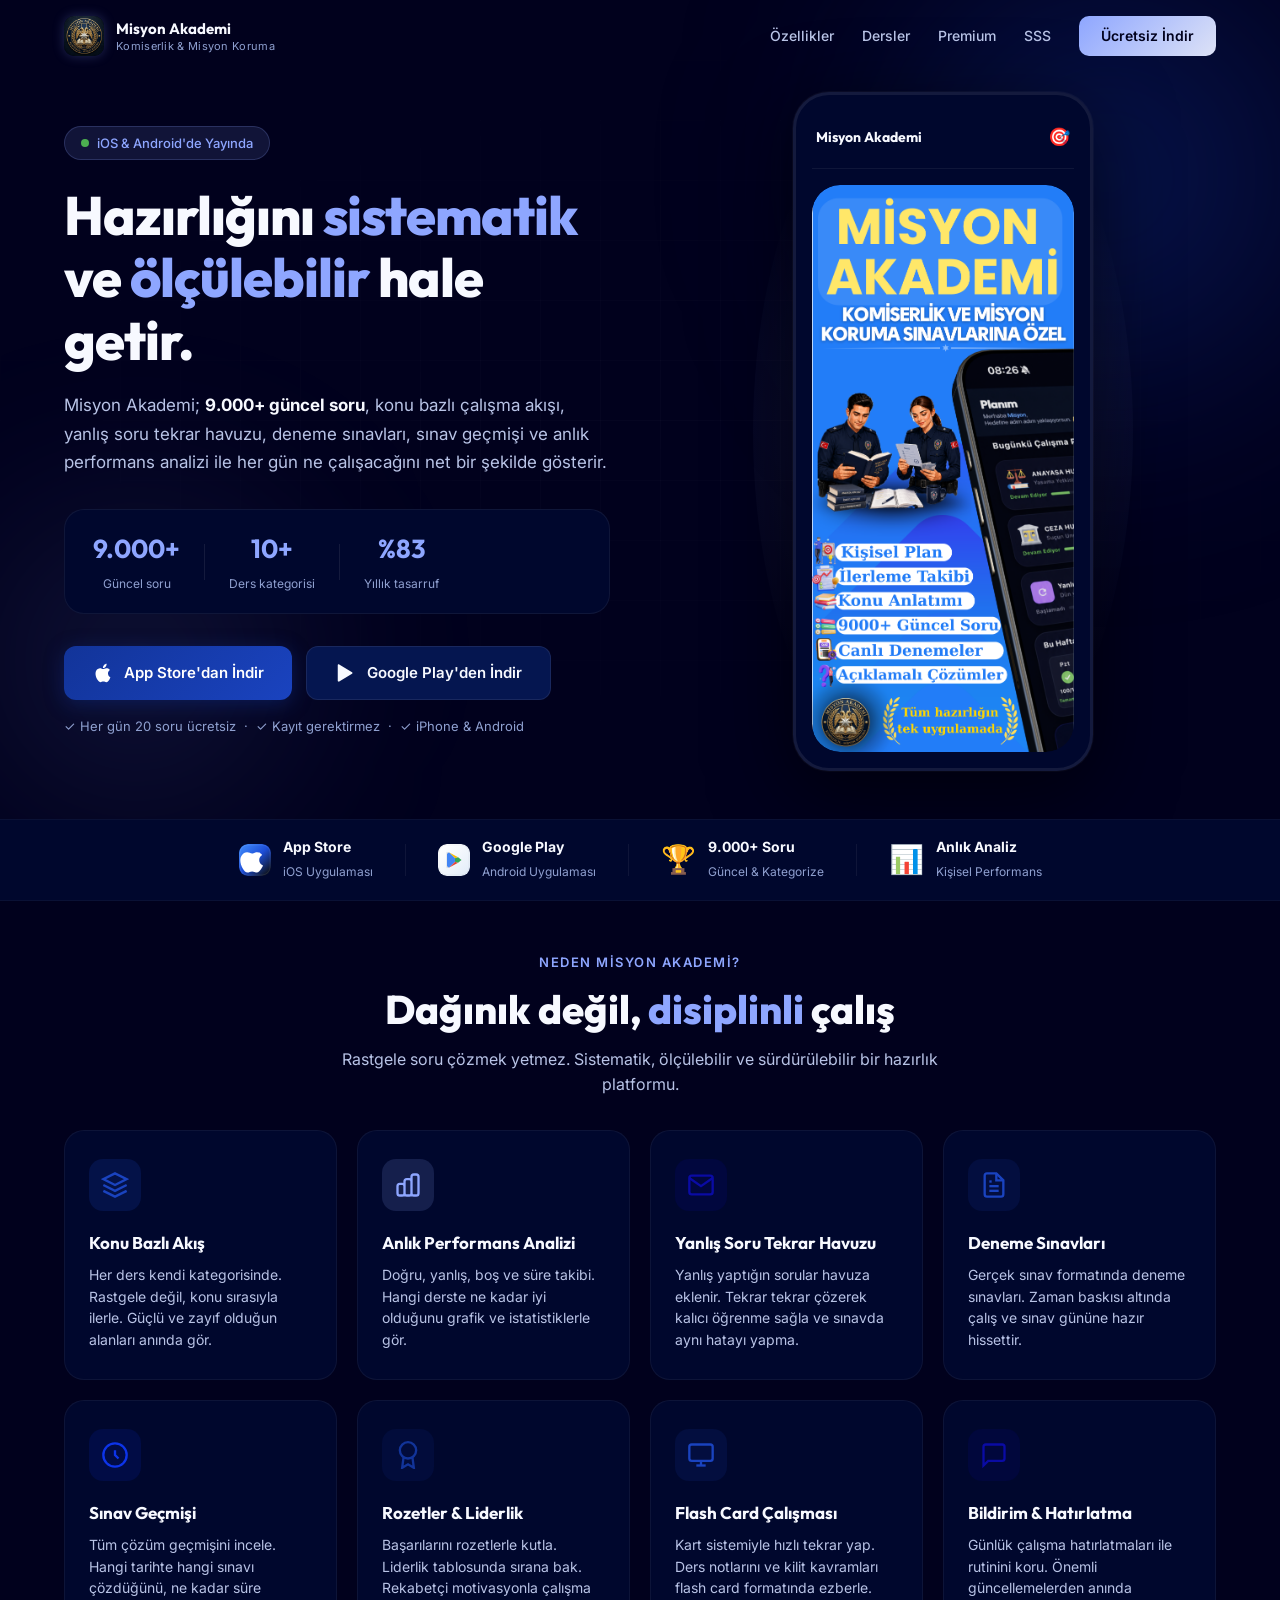
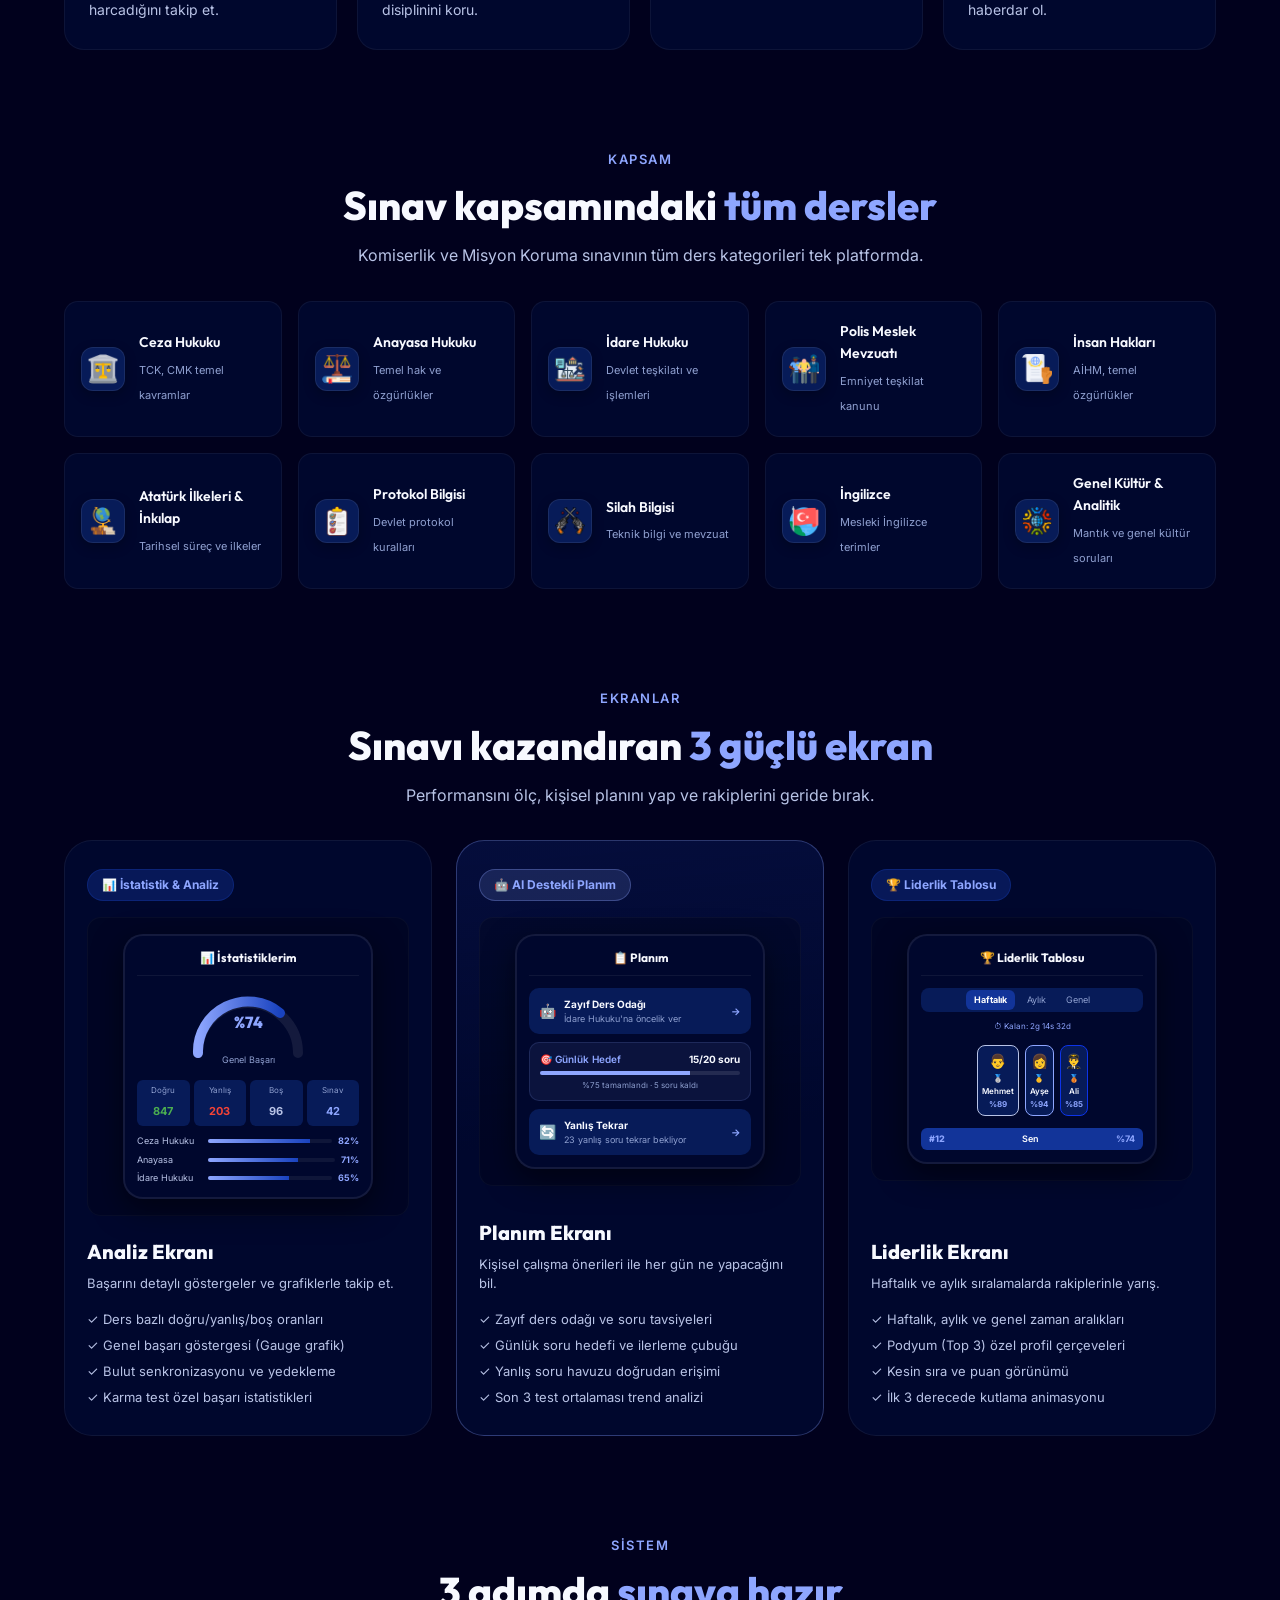
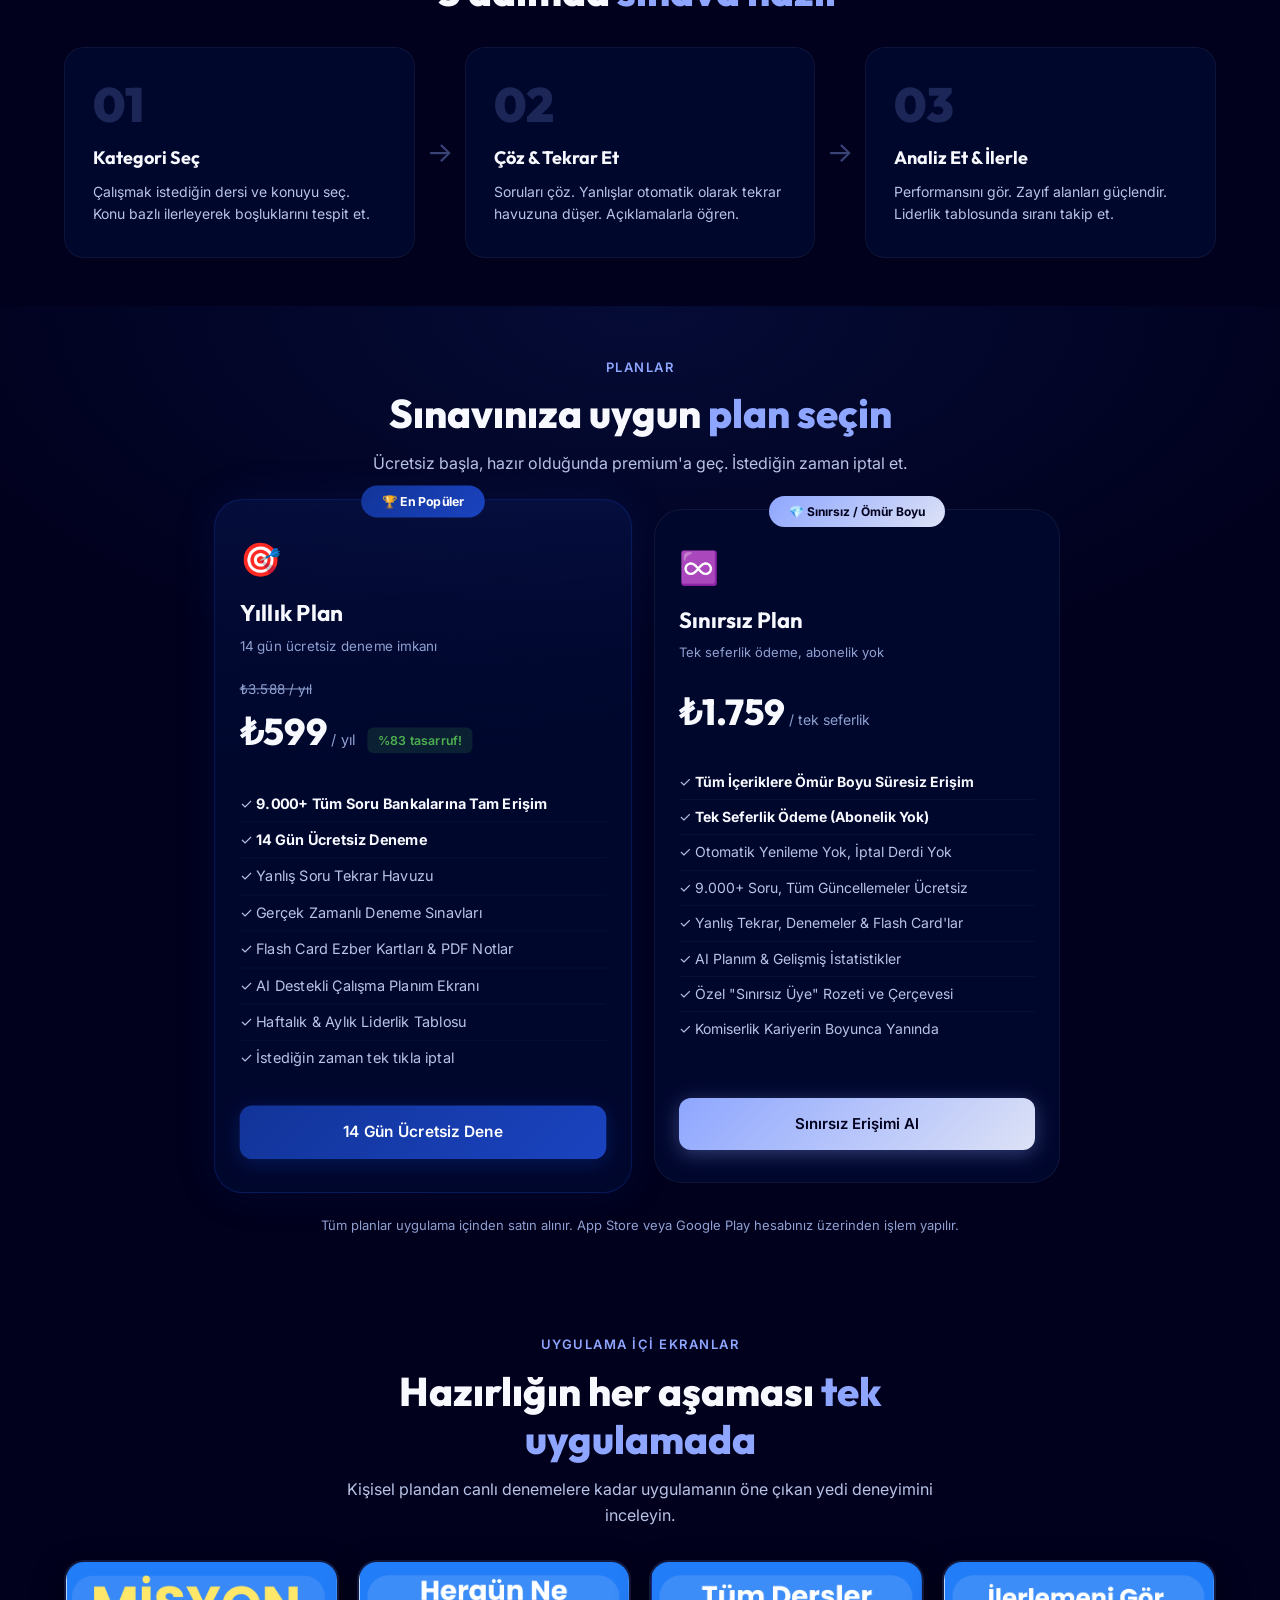
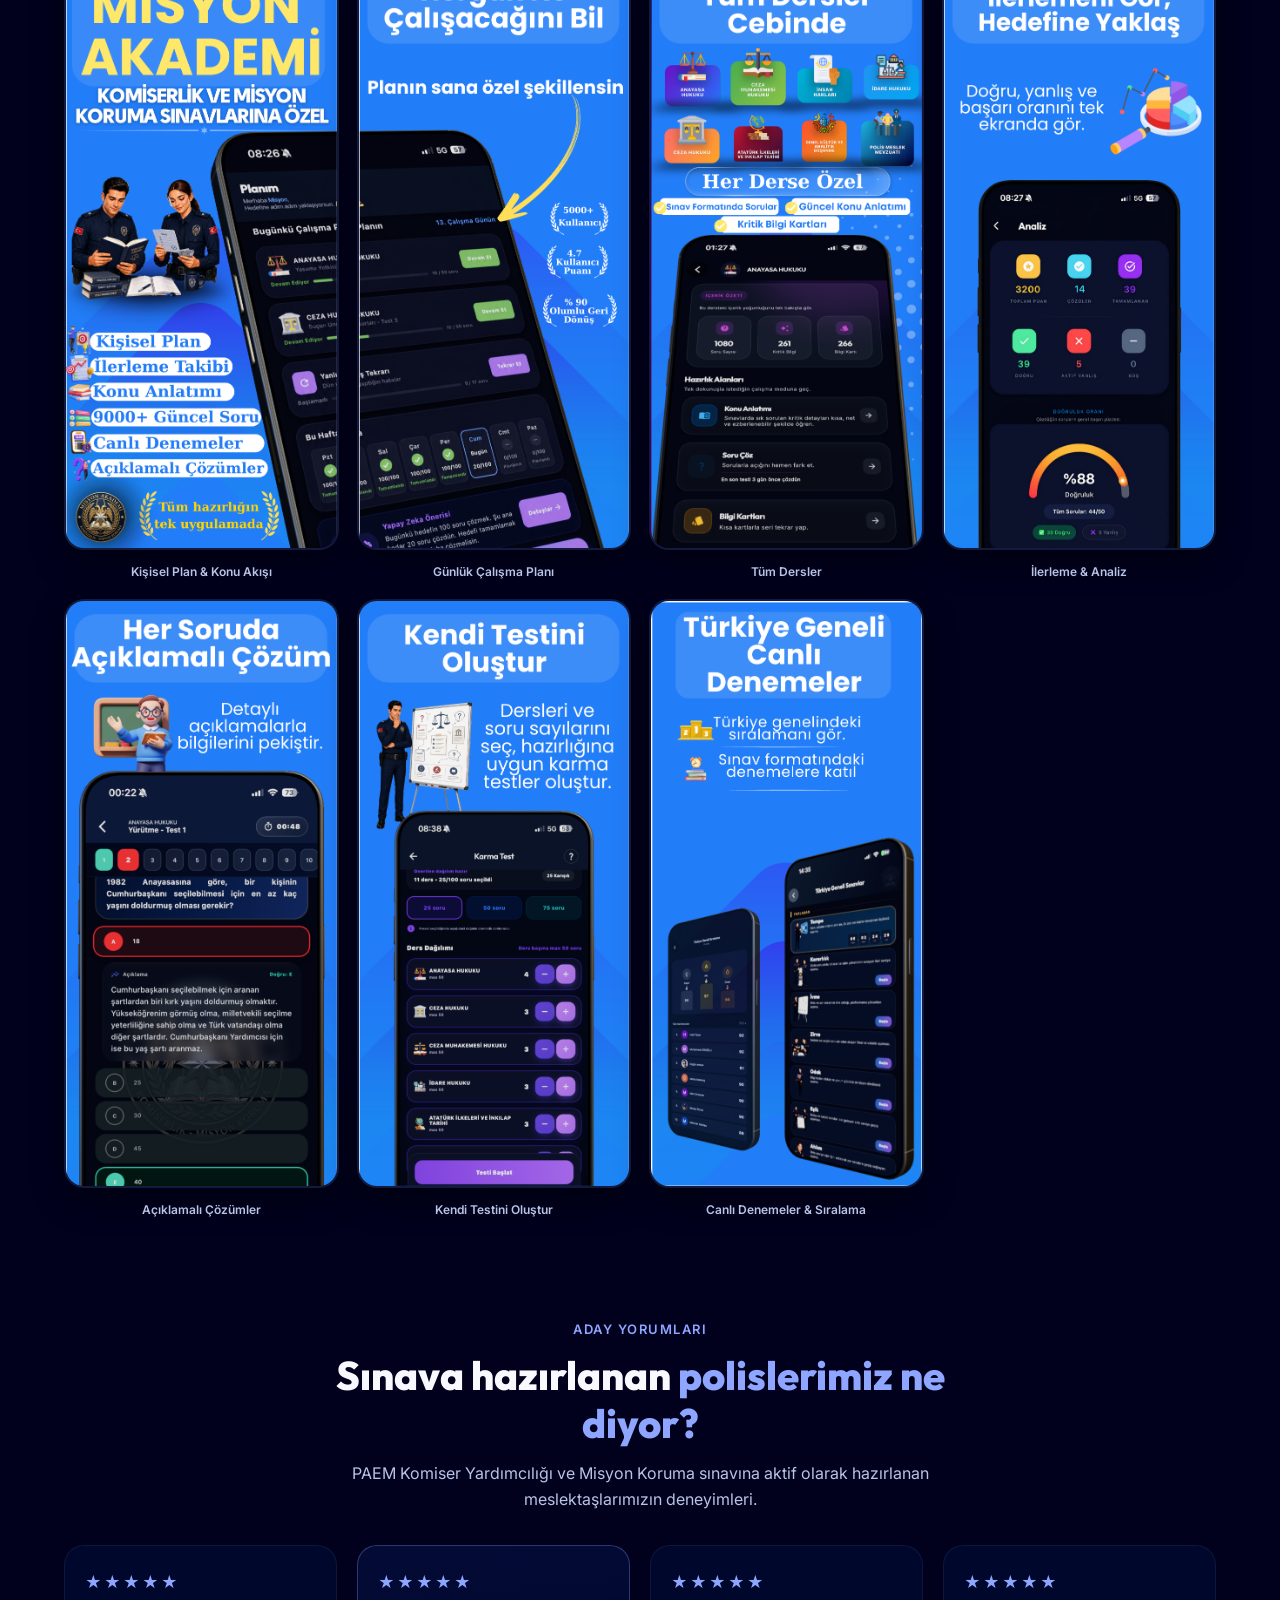
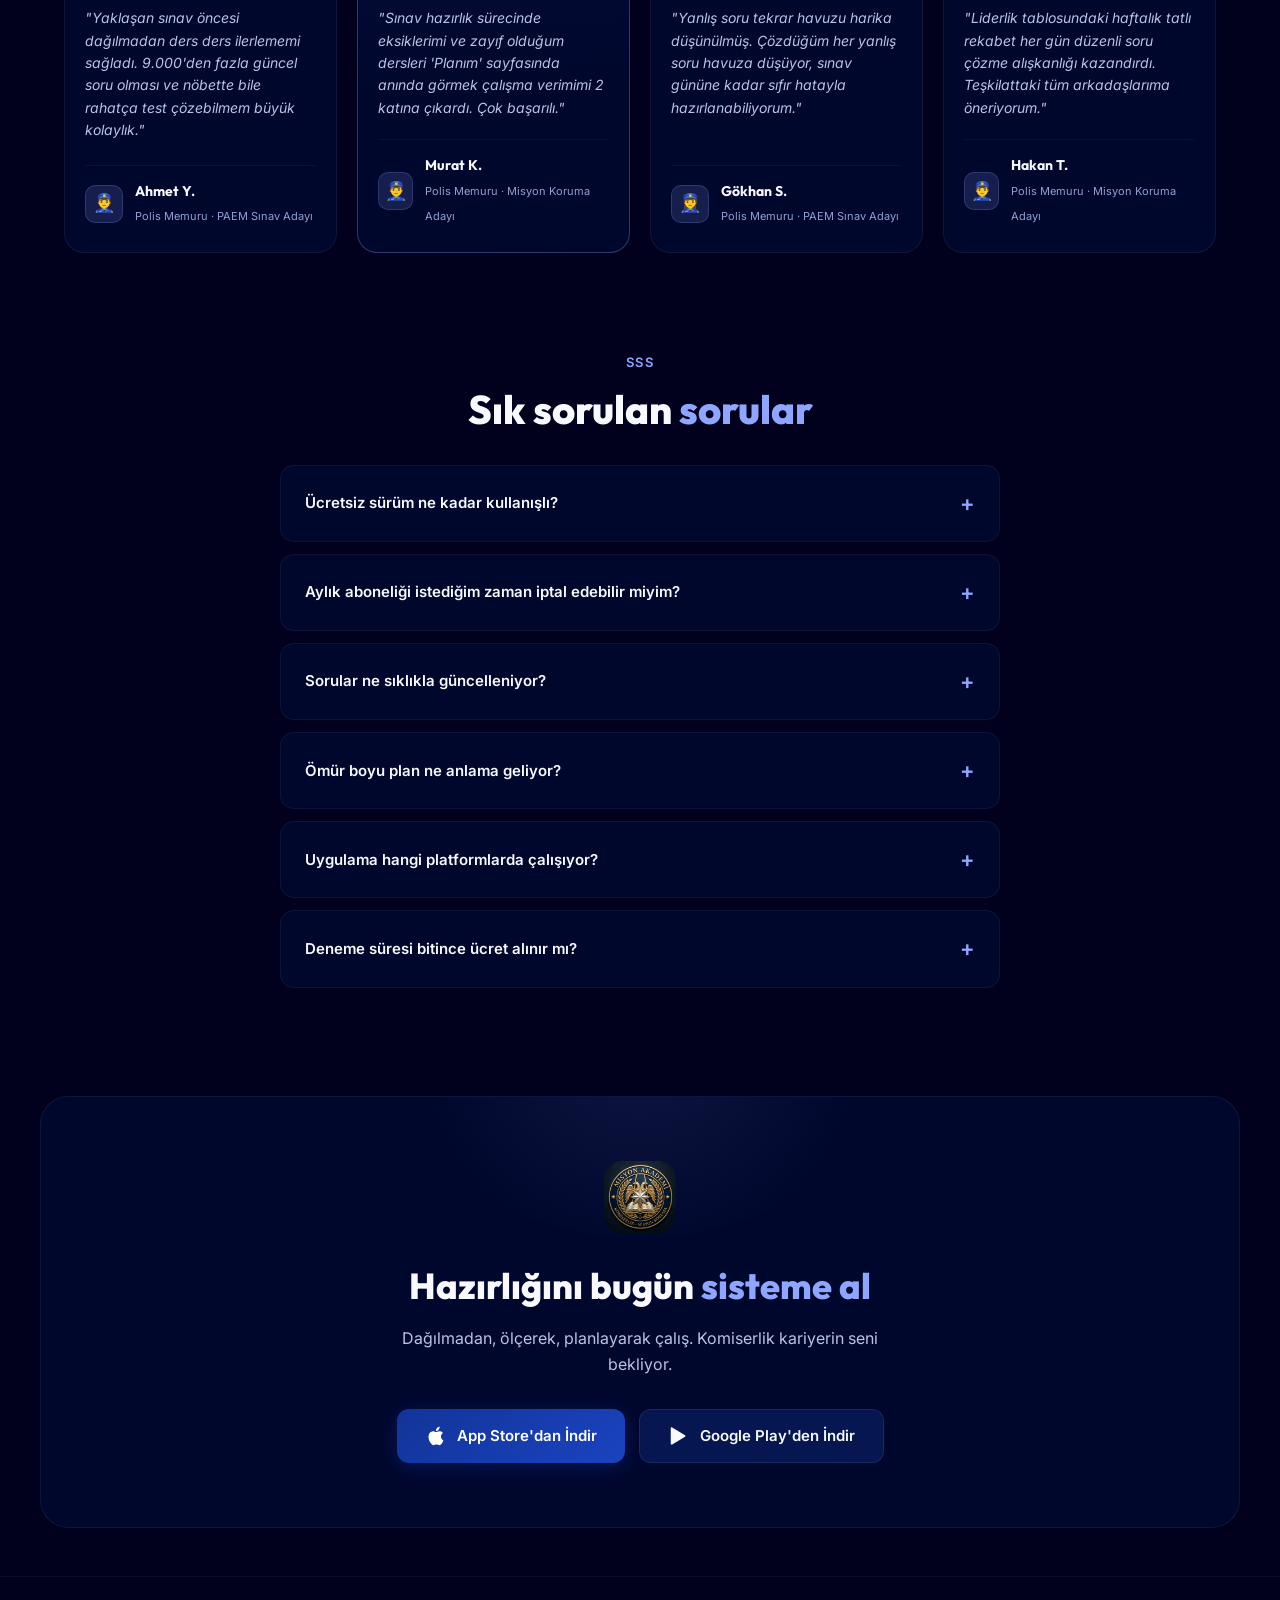
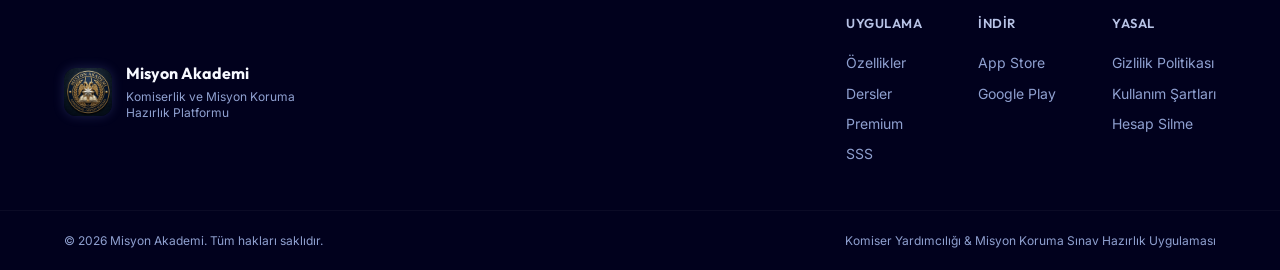
==== commit a55759f4: "Add files via upload" ====
--- a/index.html
+++ b/index.html
@@ -15,7 +15,7 @@
     <link rel="preconnect" href="https://fonts.googleapis.com" />
     <link rel="preconnect" href="https://fonts.gstatic.com" crossorigin />
     <link href="https://fonts.googleapis.com/css2?family=Outfit:wght@300;400;500;600;700;800;900&family=Inter:wght@400;500;600&display=swap" rel="stylesheet" />
-    <link rel="stylesheet" href="./styles.css" />
+    <link rel="stylesheet" href="./styles.css?v=20260905-blue-palette" />
   </head>
   <body>
 
@@ -107,7 +107,7 @@
                     <div class="screen-icon">🎯</div>
                   </div>
                   <div class="screen-content screen-content-img">
-                    <img src="./assets/screenshots/screenshot_5.png" alt="Misyon Akademi Ana Ekran" class="real-screenshot-img" />
+                    <img src="./assets/screenshots/1.png" alt="Misyon Akademi kişisel plan ve çalışma özellikleri" class="real-screenshot-img" />
                   </div>
                 </div>
               </div>
@@ -328,7 +328,7 @@
                       <svg viewBox="0 0 120 70" width="120" height="70">
                         <path d="M10 65 A50 50 0 0 1 110 65" fill="none" stroke="rgba(255,255,255,0.08)" stroke-width="10" stroke-linecap="round"/>
                         <path d="M10 65 A50 50 0 0 1 92 25" fill="none" stroke="url(#gaugeGrad)" stroke-width="10" stroke-linecap="round"/>
-                        <defs><linearGradient id="gaugeGrad" x1="0" y1="0" x2="1" y2="0"><stop offset="0%" stop-color="#C5A059"/><stop offset="100%" stop-color="#2C5D8A"/></linearGradient></defs>
+                        <defs><linearGradient id="gaugeGrad" x1="0" y1="0" x2="1" y2="0"><stop offset="0%" stop-color="#8EA6FF"/><stop offset="100%" stop-color="#1A43BF"/></linearGradient></defs>
                       </svg>
                       <div class="gauge-label">%74</div>
                       <div class="gauge-sub">Genel Başarı</div>
@@ -569,39 +569,51 @@
         <div class="container">
           <div class="section-header animate-up">
             <span class="section-tag">Uygulama İçi Ekranlar</span>
-            <h2>Modern ve kolay <span class="text-gold">kullanıcı arayüzü</span></h2>
-            <p>Sınav hazırlık sürecini sade, hızlı ve etkili kılan uygulama içi ekranlarımız.</p>
+            <h2>Hazırlığın her aşaması <span class="text-gold">tek uygulamada</span></h2>
+            <p>Kişisel plandan canlı denemelere kadar uygulamanın öne çıkan yedi deneyimini inceleyin.</p>
           </div>
           <div class="gallery-grid animate-up">
             <div class="gallery-card">
               <div class="gallery-phone-frame">
-                <img src="./assets/screenshots/screenshot_5.png" alt="Ana Ekran ve Konu Akışı" />
-              </div>
-              <span class="gallery-caption">Ana Ekran &amp; Konu Akışı</span>
+                <img src="./assets/screenshots/1.png" alt="Misyon Akademi kişisel plan ve çalışma özellikleri" loading="lazy" />
+              </div>
+              <span class="gallery-caption">Kişisel Plan &amp; Konu Akışı</span>
             </div>
             <div class="gallery-card">
               <div class="gallery-phone-frame">
-                <img src="./assets/screenshots/screenshot_2.png" alt="Soru Çözüm Ekranı" />
-              </div>
-              <span class="gallery-caption">Soru Çözüm &amp; Açıklamalar</span>
+                <img src="./assets/screenshots/2.png" alt="Kişiye özel günlük çalışma planı" loading="lazy" />
+              </div>
+              <span class="gallery-caption">Günlük Çalışma Planı</span>
             </div>
             <div class="gallery-card">
               <div class="gallery-phone-frame">
-                <img src="./assets/screenshots/screenshot_1.png" alt="Sınav Sonuç Ekranı" />
-              </div>
-              <span class="gallery-caption">Sınav Sonucu &amp; Analiz</span>
+                <img src="./assets/screenshots/3.png" alt="Tüm dersler ve ders bazlı çalışma alanları" loading="lazy" />
+              </div>
+              <span class="gallery-caption">Tüm Dersler</span>
             </div>
             <div class="gallery-card">
               <div class="gallery-phone-frame">
-                <img src="./assets/screenshots/screenshot_3.png" alt="İstatistik Ekranı" />
-              </div>
-              <span class="gallery-caption">Performans &amp; İstatistikler</span>
+                <img src="./assets/screenshots/4.png" alt="İlerleme ve başarı analizi ekranı" loading="lazy" />
+              </div>
+              <span class="gallery-caption">İlerleme &amp; Analiz</span>
             </div>
             <div class="gallery-card">
               <div class="gallery-phone-frame">
-                <img src="./assets/screenshots/screenshot_4.png" alt="Ders Konu Listesi" />
-              </div>
-              <span class="gallery-caption">Dersler &amp; Konu Listesi</span>
+                <img src="./assets/screenshots/5.png" alt="Açıklamalı soru çözüm ekranı" loading="lazy" />
+              </div>
+              <span class="gallery-caption">Açıklamalı Çözümler</span>
+            </div>
+            <div class="gallery-card">
+              <div class="gallery-phone-frame">
+                <img src="./assets/screenshots/7.png" alt="Ders ve soru sayısı seçilebilen karma test oluşturma ekranı" loading="lazy" />
+              </div>
+              <span class="gallery-caption">Kendi Testini Oluştur</span>
+            </div>
+            <div class="gallery-card">
+              <div class="gallery-phone-frame">
+                <img src="./assets/screenshots/8.png" alt="Türkiye geneli canlı denemeler ve sıralama ekranı" loading="lazy" />
+              </div>
+              <span class="gallery-caption">Canlı Denemeler &amp; Sıralama</span>
             </div>
           </div>
         </div>
--- a/styles.css
+++ b/styles.css
@@ -1,6 +1,6 @@
 /* ═══════════════════════════════════════════════════════════════════
-   Misyon Akademi — Premium Landing Page Stylesheet
-   Palette: Academy Navy #1C3D5A · Gold #C5A059 · Dark BG #0A0E1A
+   Misyon Akademi — Blue Brand Landing Page Stylesheet
+   Palette: Rich Black #00072D · Brand Blue #123499 · Dark BG #01011D
    Fonts : Outfit (headings) · Inter (body)
    ═══════════════════════════════════════════════════════════════════ */
 
@@ -9,8 +9,8 @@
 html { scroll-behavior: smooth; font-size: 16px; }
 body {
   font-family: 'Inter', -apple-system, BlinkMacSystemFont, sans-serif;
-  background: #0A0E1A;
-  color: #E0E4F0;
+  background: #01011D;
+  color: #DDE2F6;
   line-height: 1.6;
   overflow-x: hidden;
   -webkit-font-smoothing: antialiased;
@@ -20,28 +20,43 @@
 ul { list-style: none; }
 button { border: none; background: none; font: inherit; cursor: pointer; color: inherit; }
 
+:where(a, button, [tabindex]):focus-visible {
+  outline: 3px solid #0D34E9;
+  outline-offset: 3px;
+}
+
 /* ── DESIGN TOKENS ───────────────────────────────────────────────── */
 :root {
-  --navy:       #1C3D5A;
-  --navy-light: #2C5D8A;
-  --navy-dark:  #0F2538;
-  --gold:       #C5A059;
-  --gold-light: #D4B475;
-  --gold-dim:   rgba(197,160,89,0.15);
-
-  --bg:         #0A0E1A;
-  --bg-card:    #111627;
-  --bg-card-2:  #161B2E;
-  --bg-surface: #1D2236;
-
-  --text-1:     #F0F2FA;
-  --text-2:     #A0A6C0;
-  --text-3:     #6B7190;
+  --navy-950:   #01011D;
+  --navy-900:   #00072D;
+  --navy-800:   #051650;
+  --blue-800:   #0A2472;
+  --blue-700:   #123499;
+  --blue-600:   #1A43BF;
+  --blue-500:   #0D34E9;
+  --indigo-700: #0A0BA4;
+  --ice-100:    #DDE2F6;
+
+  --navy:       var(--blue-700);
+  --navy-light: var(--blue-600);
+  --navy-dark:  var(--navy-800);
+  --gold:       #8EA6FF; /* legacy accent alias; value is brand blue */
+  --gold-light: var(--ice-100);
+  --gold-dim:   rgba(142,166,255,0.15);
+
+  --bg:         #01011D;
+  --bg-card:    #00072D;
+  --bg-card-2:  #051650;
+  --bg-surface: #071B58;
+
+  --text-1:     #F7F9FF;
+  --text-2:     #B8C3E6;
+  --text-3:     #8FA0D0;
 
   --success:    #4CAF50;
   --warning:    #FF9800;
   --error:      #F44336;
-  --info:       #2196F3;
+  --info:       var(--blue-600);
 
   --radius-sm:  8px;
   --radius-md:  14px;
@@ -98,7 +113,7 @@
   transition: background .35s, box-shadow .35s, backdrop-filter .35s;
 }
 .navbar.scrolled {
-  background: rgba(10,14,26,0.85);
+  background: rgba(1,1,29,0.85);
   backdrop-filter: blur(18px) saturate(1.4);
   -webkit-backdrop-filter: blur(18px) saturate(1.4);
   box-shadow: 0 1px 0 rgba(255,255,255,0.04), var(--shadow);
@@ -112,7 +127,7 @@
 .brand { display: flex; align-items: center; gap: 12px; }
 .brand-logo {
   width: 40px; height: 40px; border-radius: 10px;
-  box-shadow: 0 0 12px rgba(197,160,89,0.25);
+  box-shadow: 0 0 12px rgba(142,166,255,0.25);
 }
 .brand-text { display: flex; flex-direction: column; line-height: 1.3; }
 .brand-text strong { font-family: 'Outfit', sans-serif; font-size: 15px; font-weight: 700; color: var(--text-1); }
@@ -127,11 +142,11 @@
 .main-nav a:hover { color: var(--text-1); }
 .nav-cta {
   background: linear-gradient(135deg, var(--gold), var(--gold-light)) !important;
-  color: #0A0E1A !important; font-weight: 600 !important;
+  color: #01011D !important; font-weight: 600 !important;
   padding: 9px 22px; border-radius: 10px;
   transition: transform .2s, box-shadow .2s !important;
 }
-.nav-cta:hover { transform: translateY(-1px); box-shadow: 0 4px 20px rgba(197,160,89,0.35); }
+.nav-cta:hover { transform: translateY(-1px); box-shadow: 0 4px 20px rgba(142,166,255,0.35); }
 
 /* Hamburger */
 .hamburger { display: none; flex-direction: column; gap: 5px; width: 28px; padding: 4px 0; }
@@ -147,7 +162,7 @@
 .mobile-menu {
   display: none; flex-direction: column; gap: 0;
   position: absolute; top: var(--nav-h); left: 0; width: 100%;
-  background: rgba(10,14,26,0.96); backdrop-filter: blur(20px);
+  background: rgba(1,1,29,0.96); backdrop-filter: blur(20px);
   max-height: 0; overflow: hidden; transition: max-height .4s ease;
 }
 .mobile-menu.open { max-height: 400px; }
@@ -174,11 +189,11 @@
 }
 .hero-orb-1 {
   width: 600px; height: 600px; top: -15%; right: -10%;
-  background: radial-gradient(circle, rgba(28,61,90,0.5), transparent 70%);
+  background: radial-gradient(circle, rgba(18,52,153,0.5), transparent 70%);
 }
 .hero-orb-2 {
   width: 400px; height: 400px; bottom: -5%; left: -5%;
-  background: radial-gradient(circle, rgba(197,160,89,0.2), transparent 70%);
+  background: radial-gradient(circle, rgba(142,166,255,0.2), transparent 70%);
   animation-delay: 3s;
 }
 .hero-grid {
@@ -199,7 +214,7 @@
 .hero-copy { max-width: 560px; }
 .hero-badge {
   display: inline-flex; align-items: center; gap: 8px;
-  background: rgba(197,160,89,0.12); border: 1px solid rgba(197,160,89,0.2);
+  background: rgba(142,166,255,0.12); border: 1px solid rgba(142,166,255,0.2);
   padding: 6px 16px; border-radius: 100px;
   font-size: 13px; font-weight: 500; color: var(--gold); margin-bottom: 24px;
 }
@@ -246,9 +261,9 @@
 .btn:hover { transform: translateY(-2px); }
 .btn-primary {
   background: linear-gradient(135deg, var(--navy), var(--navy-light));
-  color: #fff; box-shadow: 0 4px 20px rgba(28,61,90,0.4);
-}
-.btn-primary:hover { box-shadow: 0 8px 32px rgba(28,61,90,0.55); }
+  color: #fff; box-shadow: 0 4px 20px rgba(18,52,153,0.4);
+}
+.btn-primary:hover { box-shadow: 0 8px 32px rgba(18,52,153,0.55); }
 .btn-secondary {
   background: var(--bg-card-2); color: var(--text-1);
   border: 1px solid rgba(255,255,255,0.08);
@@ -261,10 +276,10 @@
 .btn-outline:hover { border-color: var(--gold); color: var(--gold); }
 .btn-gold {
   background: linear-gradient(135deg, var(--gold), var(--gold-light));
-  color: #0A0E1A;
-  box-shadow: 0 4px 20px rgba(197,160,89,0.35);
-}
-.btn-gold:hover { box-shadow: 0 8px 32px rgba(197,160,89,0.5); }
+  color: #01011D;
+  box-shadow: 0 4px 20px rgba(142,166,255,0.35);
+}
+.btn-gold:hover { box-shadow: 0 8px 32px rgba(142,166,255,0.5); }
 .btn-store svg { flex-shrink: 0; }
 
 /* ═══════════════════════════════════════════════════════════════════
@@ -273,13 +288,13 @@
 .hero-visual { display: flex; justify-content: center; perspective: 1200px; }
 .phone-mockup { position: relative; animation: float 6s ease-in-out infinite; }
 .phone-frame {
-  width: 300px; background: #111627; border-radius: 36px;
+  width: 300px; background: #00072D; border-radius: 36px;
   border: 3px solid rgba(255,255,255,0.08); overflow: hidden;
   box-shadow: 0 20px 80px rgba(0,0,0,0.6), 0 0 0 1px rgba(255,255,255,0.04);
 }
 .phone-glow {
   position: absolute; inset: -40px; z-index: -1; border-radius: 50%;
-  background: radial-gradient(circle, rgba(197,160,89,0.12), transparent 65%);
+  background: radial-gradient(circle, rgba(142,166,255,0.12), transparent 65%);
   animation: pulse-glow 4s ease-in-out infinite;
 }
 .phone-screen { padding: 16px; }
@@ -320,7 +335,7 @@
   background: var(--bg-surface); padding: 10px 12px; border-radius: 12px;
   transition: background .2s;
 }
-.active-subject { background: rgba(28,61,90,0.4); border: 1px solid rgba(44,93,138,0.3); }
+.active-subject { background: rgba(18,52,153,0.4); border: 1px solid rgba(26,67,191,0.3); }
 .subject-icon {
   width: 32px; height: 32px; border-radius: 8px;
   background: rgba(255,255,255,0.05);
@@ -340,13 +355,13 @@
 
 .screen-daily-quiz {
   display: flex; align-items: center; justify-content: space-between;
-  background: linear-gradient(135deg, rgba(197,160,89,0.15), rgba(197,160,89,0.05));
-  border: 1px solid rgba(197,160,89,0.2);
+  background: linear-gradient(135deg, rgba(142,166,255,0.15), rgba(142,166,255,0.05));
+  border: 1px solid rgba(142,166,255,0.2);
   padding: 12px 14px; border-radius: 12px;
 }
 .screen-daily-quiz span { font-size: 12px; font-weight: 600; color: var(--gold); }
 .quiz-start-btn {
-  background: var(--gold); color: #0A0E1A; padding: 6px 14px;
+  background: var(--gold); color: #01011D; padding: 6px 14px;
   border-radius: 8px; font-size: 11px; font-weight: 700;
 }
 
@@ -398,21 +413,21 @@
 .feature-card:hover {
   transform: translateY(-4px);
   box-shadow: 0 12px 40px rgba(0,0,0,0.35);
-  border-color: rgba(197,160,89,0.15);
+  border-color: rgba(142,166,255,0.15);
 }
 .feature-icon-wrap {
   width: 52px; height: 52px; border-radius: 14px;
   display: flex; align-items: center; justify-content: center;
   margin-bottom: 18px;
 }
-.feature-icon-wrap.navy   { background: rgba(28,61,90,0.25); color: var(--navy-light); }
-.feature-icon-wrap.gold   { background: rgba(197,160,89,0.15); color: var(--gold); }
-.feature-icon-wrap.purple { background: rgba(123,44,191,0.15); color: #9D4EDD; }
-.feature-icon-wrap.green  { background: rgba(6,214,160,0.12); color: #06D6A0; }
-.feature-icon-wrap.orange { background: rgba(255,107,53,0.12); color: #FF6B35; }
-.feature-icon-wrap.teal   { background: rgba(20,184,166,0.12); color: #14B8A6; }
-.feature-icon-wrap.blue   { background: rgba(67,97,238,0.12); color: #4361EE; }
-.feature-icon-wrap.pink   { background: rgba(236,72,153,0.12); color: #EC4899; }
+.feature-icon-wrap.navy   { background: rgba(18,52,153,0.25); color: var(--navy-light); }
+.feature-icon-wrap.gold   { background: rgba(142,166,255,0.15); color: var(--gold); }
+.feature-icon-wrap.purple { background: rgba(10,11,164,0.15); color: #0A0BA4; }
+.feature-icon-wrap.green  { background: rgba(26,67,191,0.12); color: #1A43BF; }
+.feature-icon-wrap.orange { background: rgba(13,52,233,0.12); color: #0D34E9; }
+.feature-icon-wrap.teal   { background: rgba(18,52,153,0.12); color: #123499; }
+.feature-icon-wrap.blue   { background: rgba(26,67,191,0.12); color: #1A43BF; }
+.feature-icon-wrap.pink   { background: rgba(10,11,164,0.12); color: #0A0BA4; }
 
 .feature-card h3 {
   font-family: 'Outfit', sans-serif; font-size: 17px; font-weight: 700;
@@ -436,7 +451,7 @@
 .subject-card:hover {
   transform: translateY(-3px);
   box-shadow: 0 8px 28px rgba(0,0,0,0.3);
-  border-color: rgba(197,160,89,0.12);
+  border-color: rgba(142,166,255,0.12);
 }
 .subject-card-icon {
   width: 44px; height: 44px; min-width: 44px; border-radius: 12px;
@@ -470,10 +485,10 @@
   border-radius: var(--radius-lg); padding: 32px 28px;
   transition: transform .3s, border-color .3s;
 }
-.step-card:hover { transform: translateY(-3px); border-color: rgba(197,160,89,0.15); }
+.step-card:hover { transform: translateY(-3px); border-color: rgba(142,166,255,0.15); }
 .step-number {
   font-family: 'Outfit', sans-serif; font-size: 48px; font-weight: 900;
-  color: rgba(197,160,89,0.2); line-height: 1; margin-bottom: 16px;
+  color: rgba(142,166,255,0.2); line-height: 1; margin-bottom: 16px;
 }
 .step-content h3 {
   font-family: 'Outfit', sans-serif; font-size: 18px; font-weight: 700;
@@ -491,7 +506,7 @@
 .premium {
   padding: 48px 0;
   background:
-    radial-gradient(ellipse 60% 40% at 50% 0%, rgba(28,61,90,0.2), transparent),
+    radial-gradient(ellipse 60% 40% at 50% 0%, rgba(18,52,153,0.2), transparent),
     var(--bg);
 }
 .plans-grid {
@@ -507,9 +522,9 @@
 }
 .plan-card:hover { transform: translateY(-4px); box-shadow: var(--shadow-lg); }
 .plan-popular {
-  border-color: rgba(28,61,90,0.4);
-  background: linear-gradient(175deg, rgba(28,61,90,0.2), var(--bg-card) 40%);
-  box-shadow: 0 0 40px rgba(28,61,90,0.15);
+  border-color: rgba(18,52,153,0.4);
+  background: linear-gradient(175deg, rgba(18,52,153,0.2), var(--bg-card) 40%);
+  box-shadow: 0 0 40px rgba(18,52,153,0.15);
   transform: scale(1.03);
 }
 .plan-popular:hover { transform: scale(1.03) translateY(-4px); }
@@ -522,7 +537,7 @@
 }
 .plan-badge-diamond {
   background: linear-gradient(135deg, var(--gold), var(--gold-light));
-  color: #0A0E1A;
+  color: #01011D;
 }
 
 .plan-header { margin-bottom: 20px; }
@@ -573,7 +588,7 @@
    ═══════════════════════════════════════════════════════════════════ */
 .gallery-showcase { padding: 48px 0; }
 .gallery-grid {
-  display: grid; grid-template-columns: repeat(5, 1fr); gap: 16px;
+  display: grid; grid-template-columns: repeat(4, minmax(0, 1fr)); gap: 18px;
 }
 .gallery-card {
   display: flex; flex-direction: column; align-items: center; gap: 12px;
@@ -581,7 +596,7 @@
 }
 .gallery-card:hover { transform: translateY(-6px); }
 .gallery-phone-frame {
-  width: 100%; background: #0F1424; border-radius: 20px;
+  width: 100%; background: var(--bg-card); border-radius: 20px;
   border: 2px solid rgba(255,255,255,0.08); overflow: hidden;
   box-shadow: 0 12px 32px rgba(0,0,0,0.4);
 }
@@ -606,19 +621,19 @@
 .review-card:hover {
   transform: translateY(-4px);
   box-shadow: 0 12px 36px rgba(0,0,0,0.35);
-  border-color: rgba(197,160,89,0.2);
+  border-color: rgba(142,166,255,0.2);
 }
 .review-card-featured {
-  border-color: rgba(197,160,89,0.3);
-  background: linear-gradient(175deg, rgba(28,61,90,0.2), var(--bg-card) 50%);
-}
-
-.review-stars { color: #FFC107; font-size: 16px; letter-spacing: 2px; margin-bottom: 12px; }
+  border-color: rgba(142,166,255,0.3);
+  background: linear-gradient(175deg, rgba(18,52,153,0.2), var(--bg-card) 50%);
+}
+
+.review-stars { color: #8EA6FF; font-size: 16px; letter-spacing: 2px; margin-bottom: 12px; }
 .review-text { font-size: 14px; color: var(--text-2); line-height: 1.6; margin-bottom: 20px; flex: 1; font-style: italic; }
 .review-author { display: flex; align-items: center; gap: 12px; border-top: 1px solid rgba(255,255,255,0.04); padding-top: 14px; }
 .author-avatar {
   width: 38px; height: 38px; border-radius: 10px;
-  background: rgba(197,160,89,0.15); border: 1px solid rgba(197,160,89,0.2);
+  background: rgba(142,166,255,0.15); border: 1px solid rgba(142,166,255,0.2);
   display: flex; align-items: center; justify-content: center; font-size: 18px;
 }
 .author-info strong { display: block; font-family: 'Outfit', sans-serif; font-size: 14px; font-weight: 700; color: var(--text-1); }
@@ -668,7 +683,7 @@
 .cta-glow {
   position: absolute; top: -60%; left: 50%; transform: translateX(-50%);
   width: 500px; height: 400px; border-radius: 50%;
-  background: radial-gradient(circle, rgba(197,160,89,0.1), transparent 70%);
+  background: radial-gradient(circle, rgba(142,166,255,0.1), transparent 70%);
   pointer-events: none;
 }
 .cta-logo { width: 72px; height: 72px; border-radius: 18px; margin: 0 auto 24px; position: relative; }
@@ -695,7 +710,7 @@
 .footer-brand { display: flex; align-items: center; gap: 14px; }
 .footer-logo {
   width: 48px; height: 48px; border-radius: 12px;
-  box-shadow: 0 0 12px rgba(197,160,89,0.2);
+  box-shadow: 0 0 12px rgba(142,166,255,0.2);
 }
 .footer-brand strong {
   display: block; font-family: 'Outfit', sans-serif; font-size: 16px;
@@ -741,22 +756,22 @@
 .screen-card:hover {
   transform: translateY(-6px);
   box-shadow: 0 16px 48px rgba(0,0,0,0.45);
-  border-color: rgba(197,160,89,0.25);
+  border-color: rgba(142,166,255,0.25);
 }
 .screen-card-featured {
-  border-color: rgba(197,160,89,0.3);
-  background: linear-gradient(175deg, rgba(28,61,90,0.25), var(--bg-card) 50%);
+  border-color: rgba(142,166,255,0.3);
+  background: linear-gradient(175deg, rgba(18,52,153,0.25), var(--bg-card) 50%);
 }
 
 .screen-card-badge {
   display: inline-flex; align-items: center; gap: 6px;
-  background: rgba(28,61,90,0.4); border: 1px solid rgba(44,93,138,0.3);
-  color: #818CF8; font-size: 12px; font-weight: 700;
+  background: rgba(18,52,153,0.4); border: 1px solid rgba(26,67,191,0.3);
+  color: #8EA6FF; font-size: 12px; font-weight: 700;
   padding: 5px 14px; border-radius: 100px; width: fit-content;
   margin-bottom: 16px;
 }
 .screen-card-badge.gold-badge {
-  background: rgba(197,160,89,0.15); border-color: rgba(197,160,89,0.3);
+  background: rgba(142,166,255,0.15); border-color: rgba(142,166,255,0.3);
   color: var(--gold);
 }
 
@@ -769,7 +784,7 @@
 
 /* Mini Phone inside Cards */
 .mini-phone {
-  width: 100%; max-width: 250px; background: #0F1424;
+  width: 100%; max-width: 250px; background: #00072D;
   border-radius: 20px; border: 2px solid rgba(255,255,255,0.08);
   padding: 12px; box-shadow: 0 10px 30px rgba(0,0,0,0.5);
 }
@@ -818,7 +833,7 @@
 .ps-arrow { color: var(--gold); font-weight: 700; }
 
 .plan-daily-target {
-  background: rgba(197,160,89,0.08); border: 1px solid rgba(197,160,89,0.15);
+  background: rgba(142,166,255,0.08); border: 1px solid rgba(142,166,255,0.15);
   padding: 8px 10px; border-radius: 10px; font-size: 10px;
 }
 .pdt-header { display: flex; justify-content: space-between; margin-bottom: 4px; }
@@ -836,8 +851,8 @@
 .lb-podium { display: flex; justify-content: center; align-items: flex-end; gap: 6px; margin: 4px 0; }
 .lb-user { display: flex; flex-direction: column; align-items: center; font-size: 8px; padding: 4px; border-radius: 8px; background: var(--bg-surface); }
 .lb-gold { border: 1px solid var(--gold); }
-.lb-silver { border: 1px solid #A0A6C0; }
-.lb-bronze { border: 1px solid #CD7F32; }
+.lb-silver { border: 1px solid #B8C3E6; }
+.lb-bronze { border: 1px solid #0D34E9; }
 .lb-avatar { font-size: 14px; }
 .lb-name { font-weight: 600; color: var(--text-1); font-size: 8px; }
 .lb-score { font-weight: 700; color: var(--gold); font-size: 8px; }
@@ -870,6 +885,7 @@
   .plans-grid      { grid-template-columns: repeat(2, 1fr); }
   .screens-grid    { grid-template-columns: repeat(3, 1fr); }
   .reviews-grid    { grid-template-columns: repeat(2, 1fr); }
+  .gallery-grid    { grid-template-columns: repeat(3, minmax(0, 1fr)); }
   .plan-popular    { transform: none; }
   .plan-popular:hover { transform: translateY(-4px); }
 }
@@ -896,6 +912,7 @@
   .subjects-grid   { grid-template-columns: repeat(2, 1fr); }
   .plans-grid      { grid-template-columns: 1fr; max-width: 400px; margin-left: auto; margin-right: auto; }
   .reviews-grid    { grid-template-columns: 1fr; }
+  .gallery-grid    { grid-template-columns: repeat(2, minmax(0, 1fr)); gap: 12px; }
   .proof-inner     { flex-direction: column; gap: 20px; }
   .proof-divider   { width: 60px; height: 1px; }
   .footer-links    { flex-direction: column; gap: 28px; }
@@ -927,8 +944,8 @@
 }
 
 /* ── Selection ───────────────────────────────────────────────────── */
-::selection { background: var(--gold); color: #0A0E1A; }
-::-moz-selection { background: var(--gold); color: #0A0E1A; }
+::selection { background: var(--gold); color: #01011D; }
+::-moz-selection { background: var(--gold); color: #01011D; }
 
 /* ── Scrollbar ───────────────────────────────────────────────────── */
 ::-webkit-scrollbar { width: 8px; }
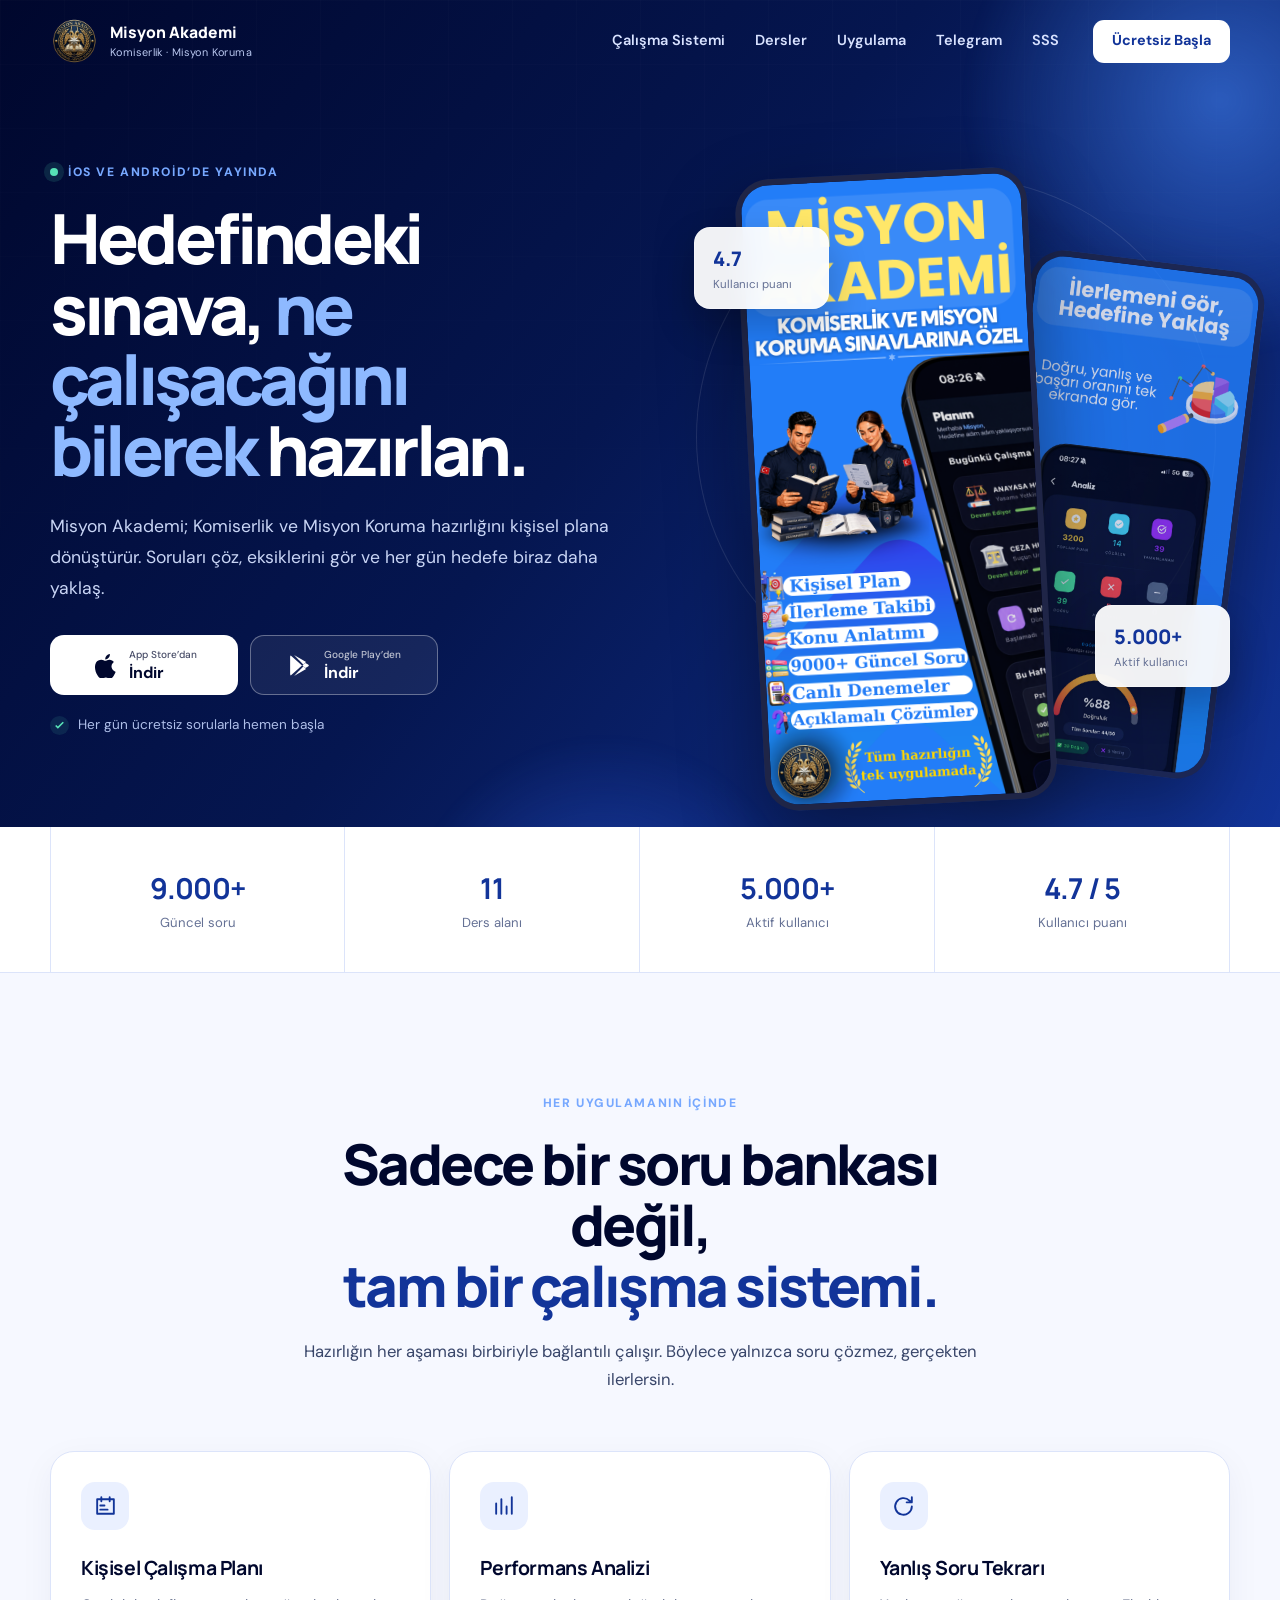
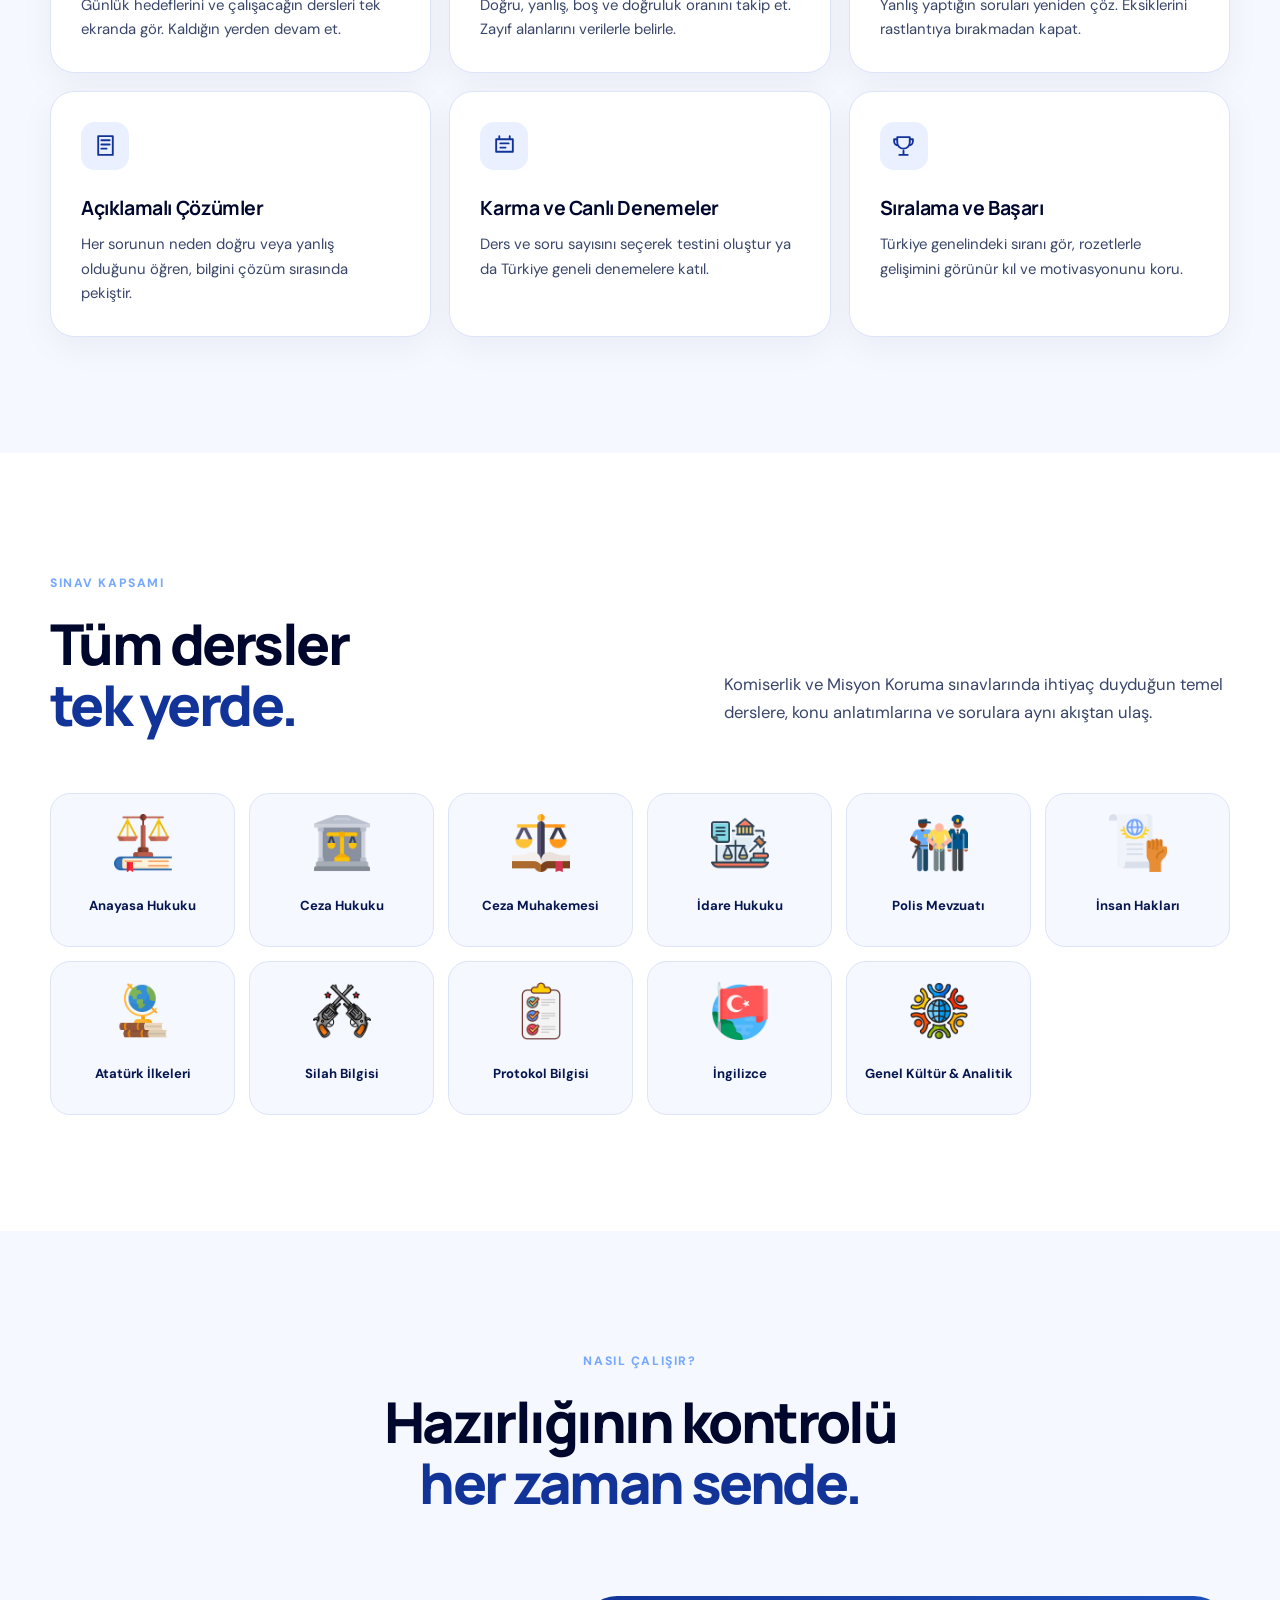
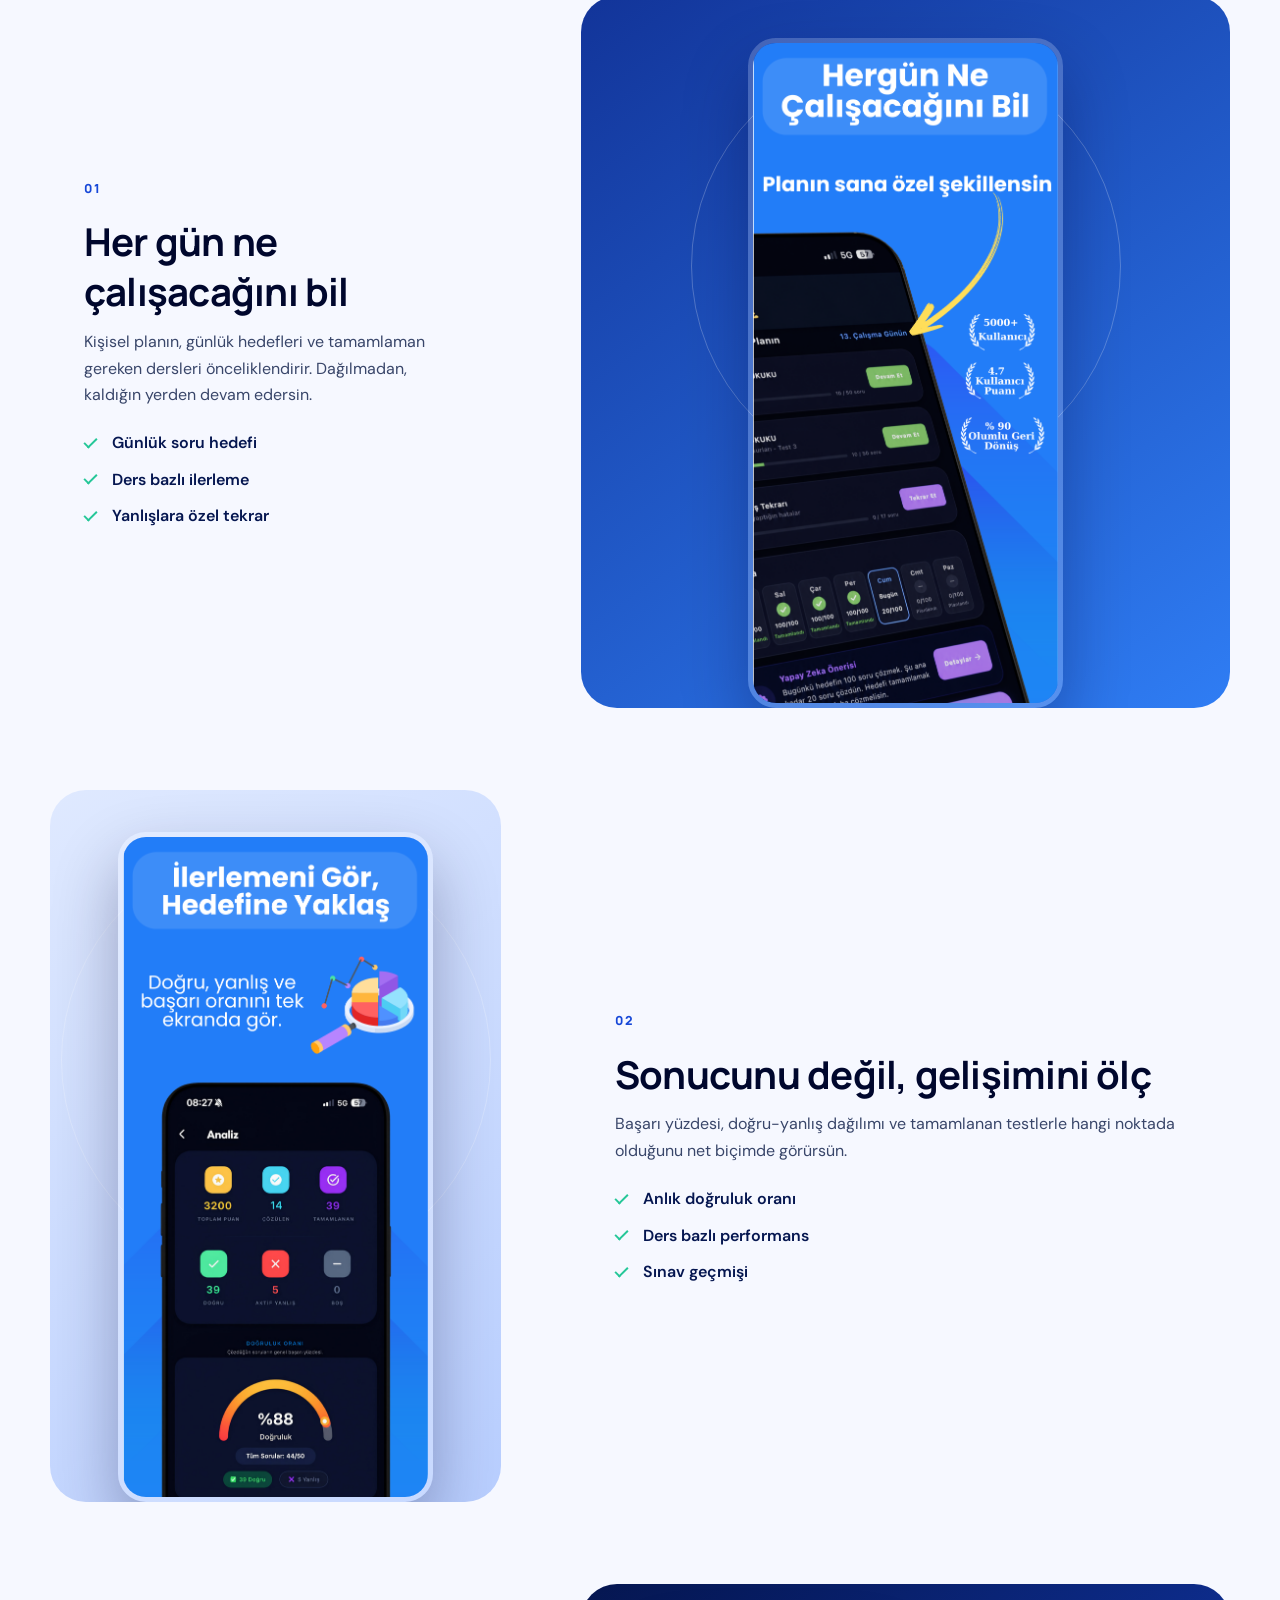
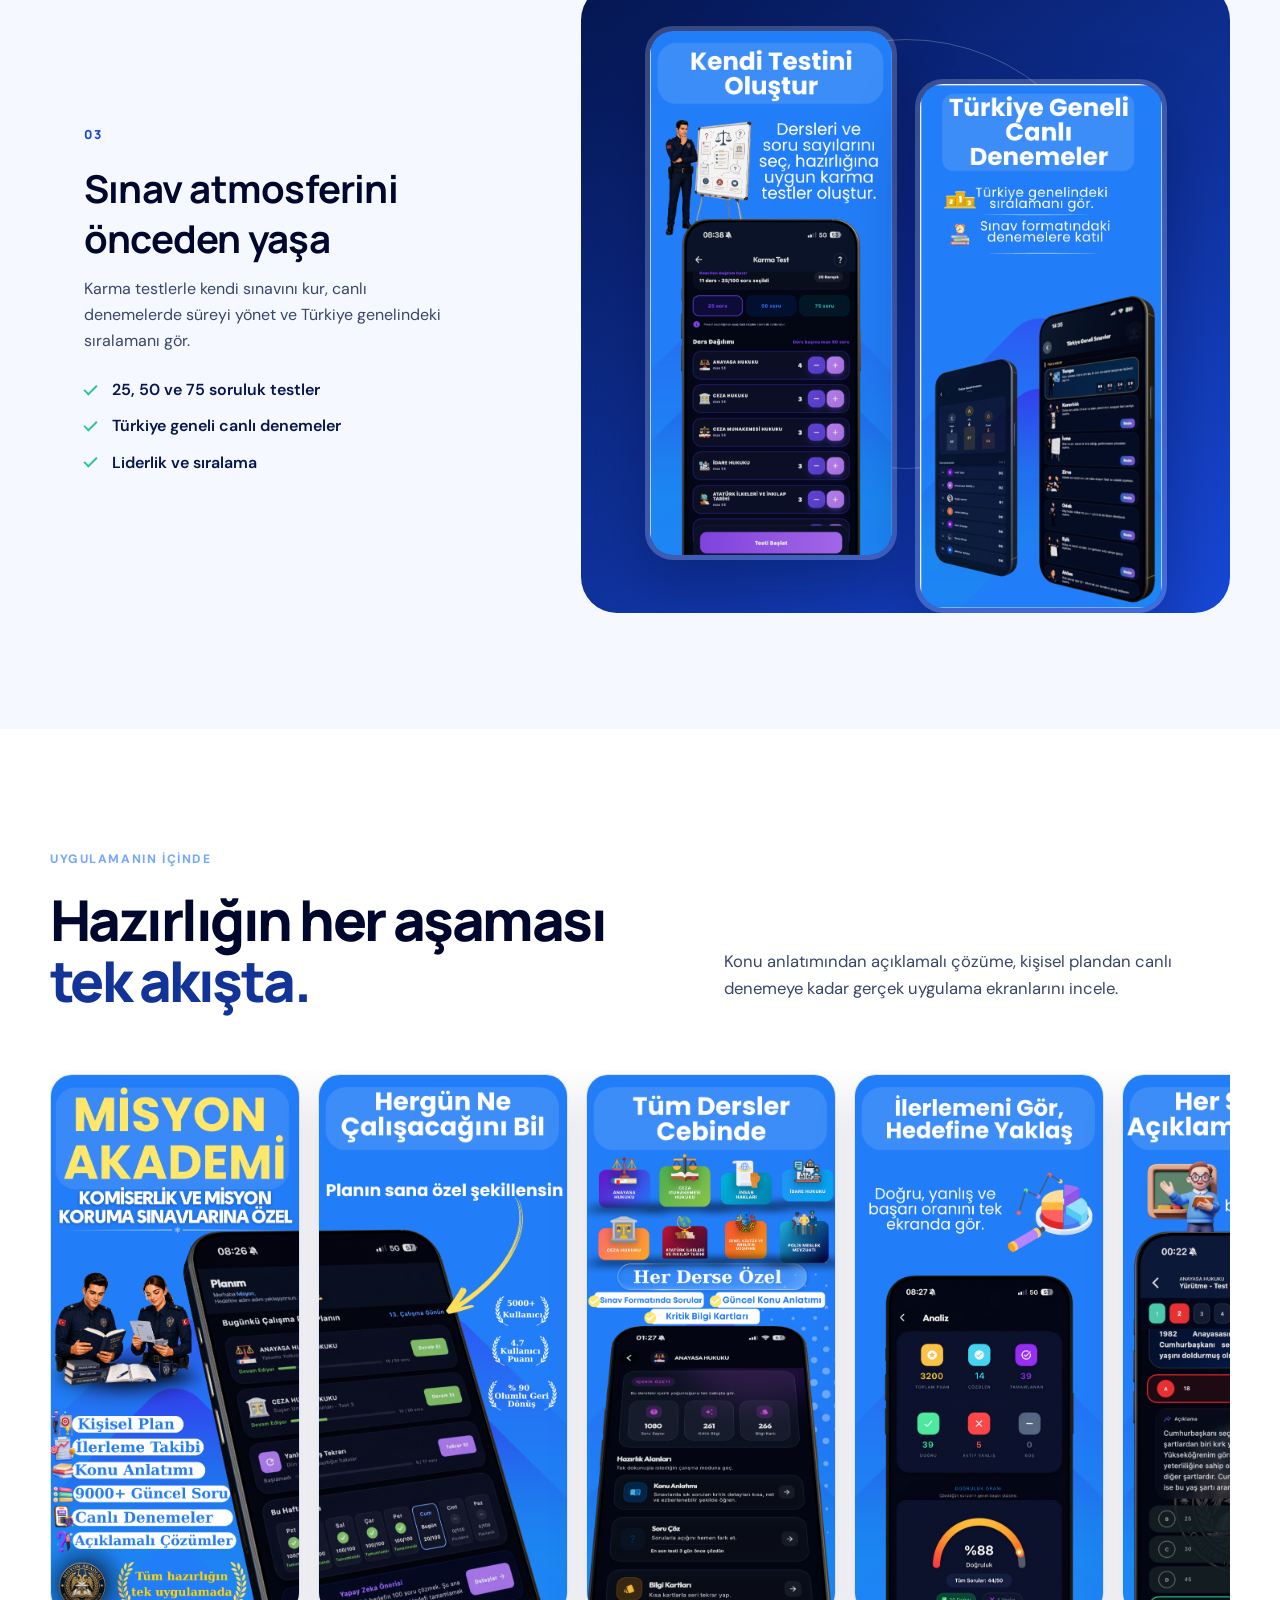
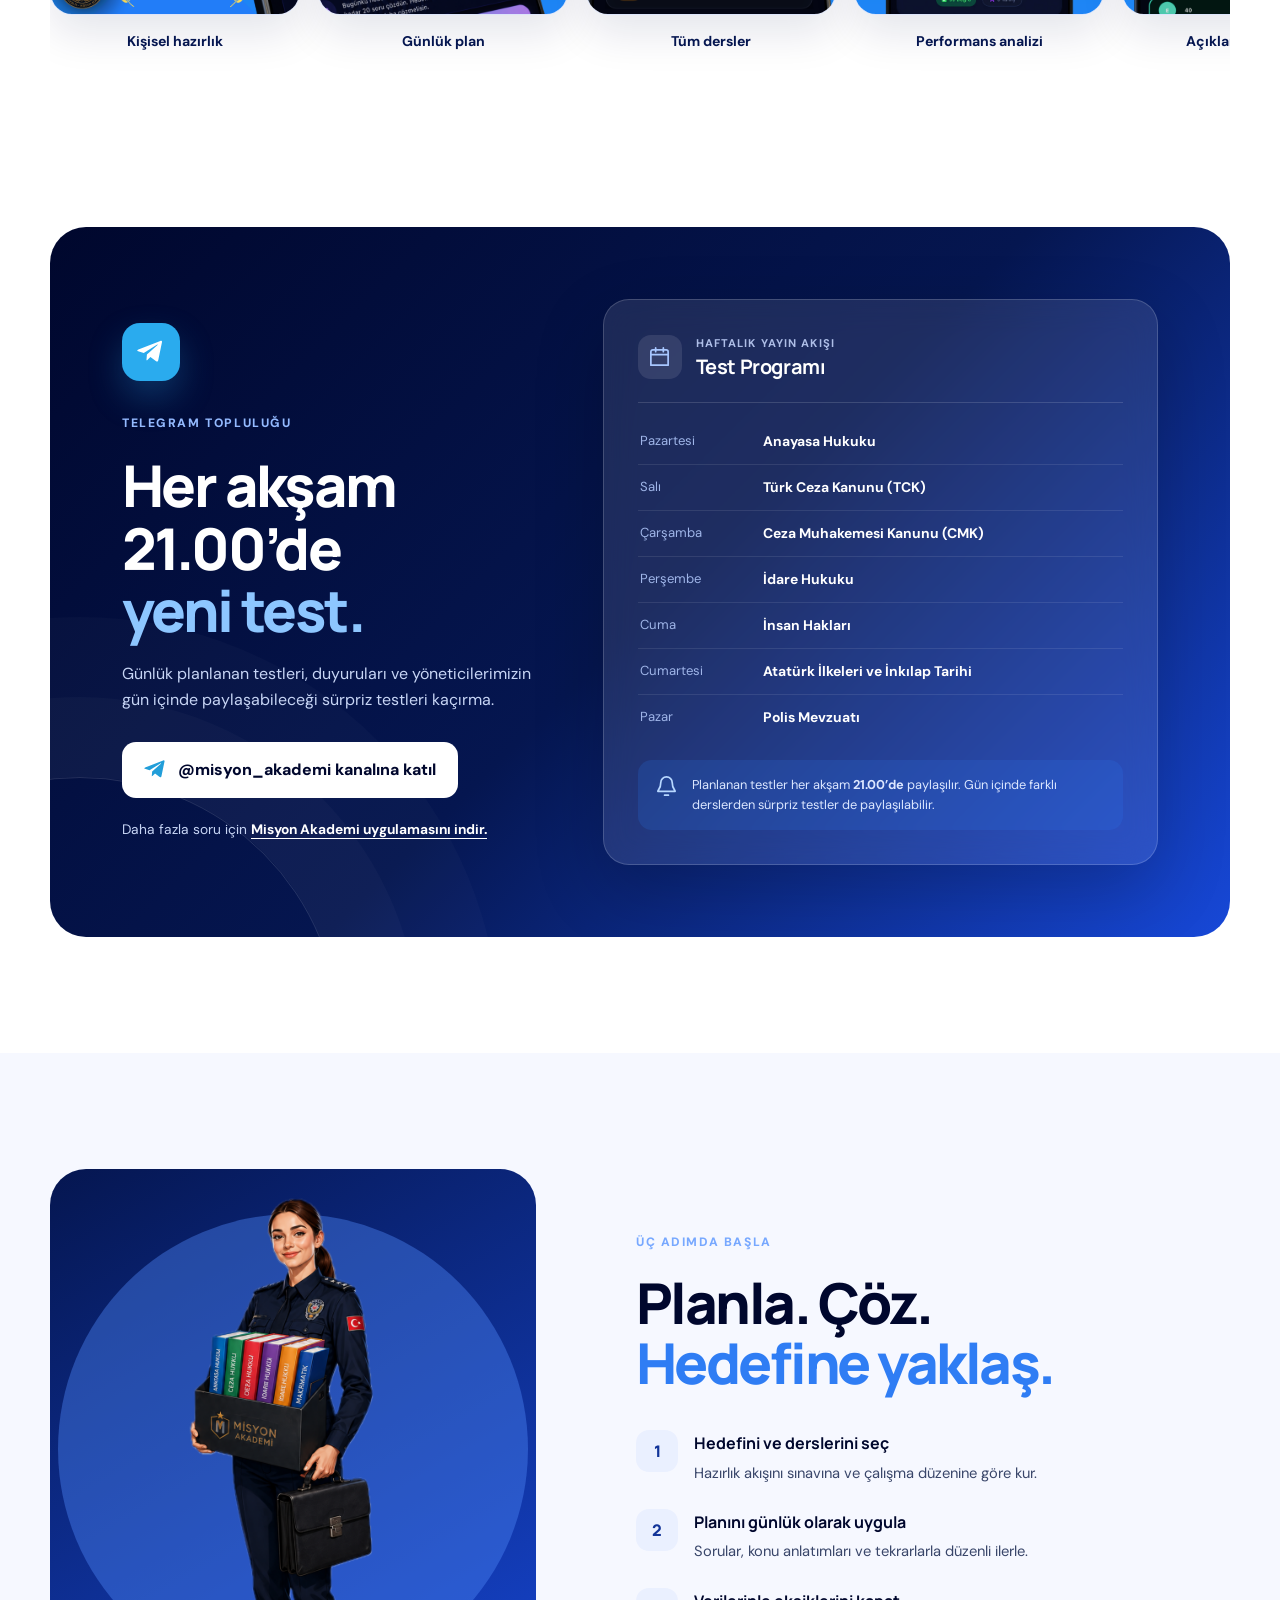
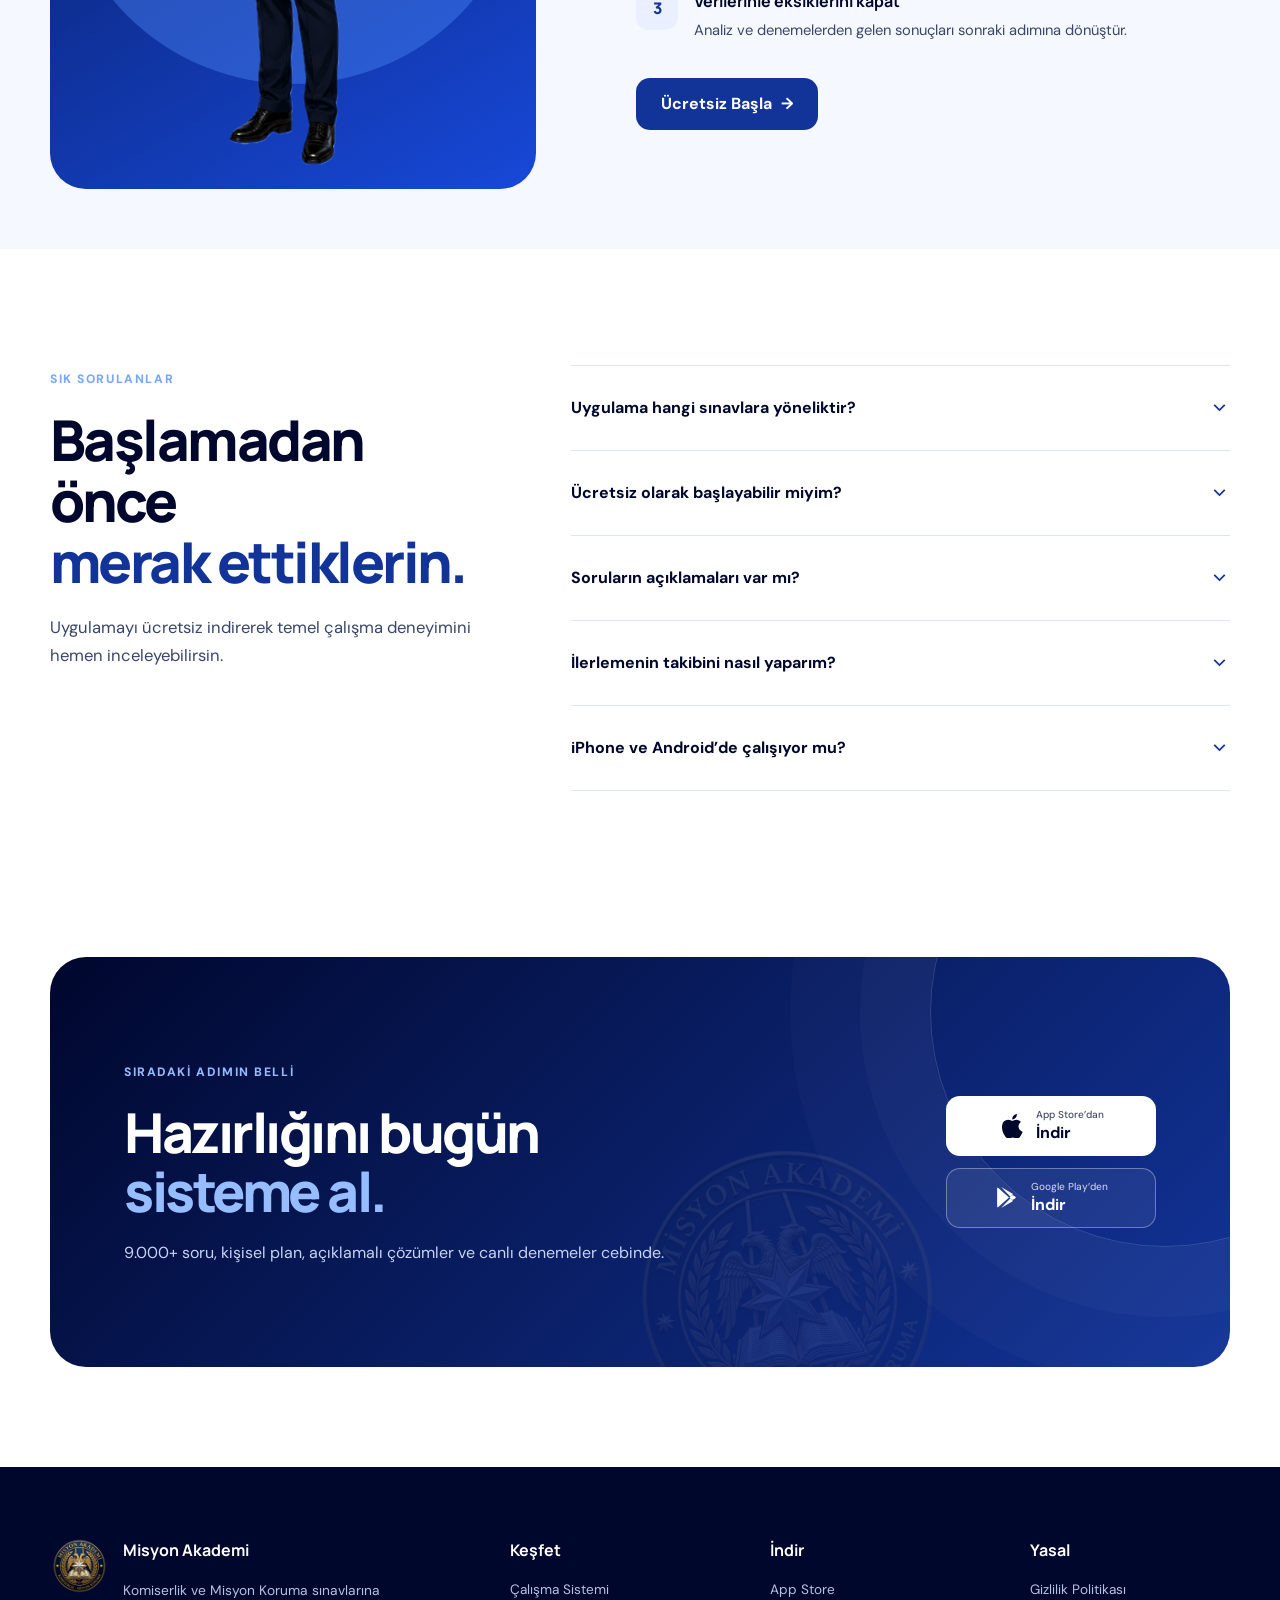
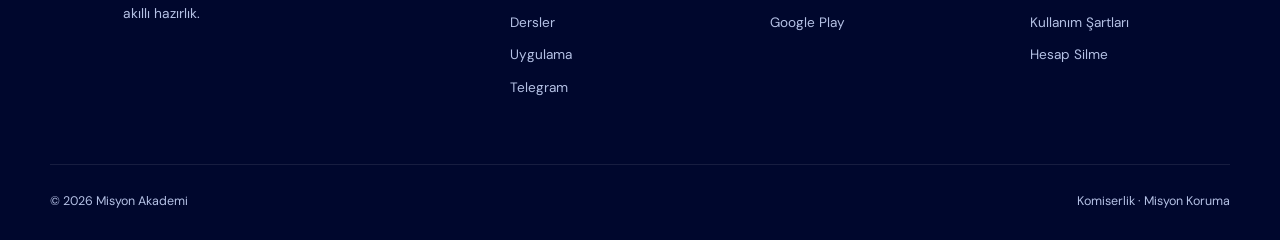
==== commit 4c5c71e7: "Add files via upload" ====
--- a/index.html
+++ b/index.html
@@ -1,868 +1,340 @@
-<!DOCTYPE html>
+<!doctype html>
 <html lang="tr">
   <head>
     <meta charset="UTF-8" />
-    <meta name="viewport" content="width=device-width, initial-scale=1.0" />
-    <title>Misyon Akademi | Komiserlik ve Misyon Koruma Sınav Hazırlık Uygulaması</title>
-    <meta name="description" content="Misyon Akademi ile komiserlik ve misyon koruma sınavlarına dağılmadan hazırlan. 9.000+ güncel soru, konu bazlı akış, yanlış tekrar alanı, deneme sınavları ve performans analizi tek platformda." />
-    <meta name="keywords" content="komiserlik sınavı, misyon koruma, paem, sınav hazırlık, polis sınavı, misyon akademi" />
+    <meta name="viewport" content="width=device-width, initial-scale=1" />
+    <title>Misyon Akademi | Komiserlik ve Misyon Koruma Sınavlarına Hazırlık</title>
+    <meta name="description" content="Misyon Akademi ile Komiserlik ve Misyon Koruma sınavlarına kişisel plan, 9.000+ güncel soru, açıklamalı çözümler, denemeler ve performans analiziyle hazırlan." />
+    <meta name="theme-color" content="#00072d" />
     <meta property="og:type" content="website" />
-    <meta property="og:title" content="Misyon Akademi | Komiserlik ve Misyon Koruma Hazırlık" />
-    <meta property="og:description" content="9.000+ güncel soru, konu bazlı akış, deneme sınavları ve performans analizi tek platformda." />
-    <meta property="og:image" content="./assets/icons/logo.png" />
-    <meta name="twitter:card" content="summary_large_image" />
-    <link rel="icon" href="./assets/icons/logo.png" type="image/png" />
+    <meta property="og:title" content="Misyon Akademi" />
+    <meta property="og:description" content="Sınav hazırlığını planla, ölç ve geliştir." />
+    <meta property="og:image" content="./assets/screenshots/1.png" />
+    <link rel="icon" href="./assets/icons/logo_misyon.png" type="image/png" />
     <link rel="preconnect" href="https://fonts.googleapis.com" />
     <link rel="preconnect" href="https://fonts.gstatic.com" crossorigin />
-    <link href="https://fonts.googleapis.com/css2?family=Outfit:wght@300;400;500;600;700;800;900&family=Inter:wght@400;500;600&display=swap" rel="stylesheet" />
-    <link rel="stylesheet" href="./styles.css?v=20260905-blue-palette" />
+    <link href="https://fonts.googleapis.com/css2?family=DM+Sans:wght@400;500;600;700&amp;family=Manrope:wght@500;600;700;800&amp;display=swap" rel="stylesheet" />
+    <link rel="stylesheet" href="./styles.css?v=20260905-learnzapp" />
   </head>
   <body>
-
-    <!-- ═══════════════════════════ NAVBAR ═══════════════════════════ -->
-    <header class="navbar" id="navbar">
-      <div class="container nav-inner">
+    <a class="skip-link" href="#main">İçeriğe geç</a>
+
+    <header class="site-header" id="siteHeader">
+      <div class="container nav-wrap">
         <a class="brand" href="#top" aria-label="Misyon Akademi ana sayfa">
-          <img src="./assets/icons/logo.png" alt="Misyon Akademi Logo" class="brand-logo" />
-          <span class="brand-text">
-            <strong>Misyon Akademi</strong>
-            <small>Komiserlik &amp; Misyon Koruma</small>
-          </span>
+          <img src="./assets/icons/logo_misyon.png" alt="" width="46" height="46" />
+          <span><strong>Misyon Akademi</strong><small>Komiserlik · Misyon Koruma</small></span>
         </a>
-        <nav class="main-nav" aria-label="Ana menü">
-          <a href="#ozellikler">Özellikler</a>
+
+        <nav class="desktop-nav" aria-label="Ana menü">
+          <a href="#sistem">Çalışma Sistemi</a>
           <a href="#dersler">Dersler</a>
-          <a href="#premium">Premium</a>
+          <a href="#ekranlar">Uygulama</a>
+          <a href="#telegram">Telegram</a>
           <a href="#sss">SSS</a>
-          <a href="#indir" class="nav-cta">Ücretsiz İndir</a>
         </nav>
-        <button class="hamburger" id="hamburger" aria-label="Menüyü aç" aria-expanded="false">
-          <span></span><span></span><span></span>
+
+        <a class="button button-small button-light desktop-download" href="#indir">Ücretsiz Başla</a>
+        <button class="menu-button" id="menuButton" aria-label="Menüyü aç" aria-expanded="false" aria-controls="mobileNav">
+          <svg viewBox="0 0 24 24" aria-hidden="true"><path d="M4 7h16M4 12h16M4 17h16" /></svg>
         </button>
       </div>
-      <div class="mobile-menu" id="mobileMenu">
-        <a href="#ozellikler" class="mobile-link">Özellikler</a>
-        <a href="#dersler" class="mobile-link">Dersler</a>
-        <a href="#premium" class="mobile-link">Premium</a>
-        <a href="#sss" class="mobile-link">SSS</a>
-        <a href="#indir" class="mobile-link mobile-cta">Ücretsiz İndir</a>
-      </div>
+
+      <nav class="mobile-nav" id="mobileNav" aria-label="Mobil menü">
+        <a href="#sistem">Çalışma Sistemi</a>
+        <a href="#dersler">Dersler</a>
+        <a href="#ekranlar">Uygulama</a>
+        <a href="#telegram">Telegram</a>
+        <a href="#sss">SSS</a>
+        <a href="#indir">Ücretsiz Başla</a>
+      </nav>
     </header>
 
-    <main>
-
-      <!-- ═══════════════════════════ HERO ═══════════════════════════ -->
+    <main id="main">
       <section class="hero" id="top">
-        <div class="hero-bg">
-          <div class="hero-orb hero-orb-1"></div>
-          <div class="hero-orb hero-orb-2"></div>
-          <div class="hero-grid"></div>
-        </div>
-        <div class="container hero-inner">
-          <div class="hero-copy animate-up">
-            <div class="hero-badge">
-              <span class="badge-dot"></span>
-              iOS &amp; Android'de Yayında
-            </div>
-            <h1>Hazırlığını <span class="text-gold">sistematik</span> ve <span class="text-gold">ölçülebilir</span> hale getir.</h1>
-            <p class="hero-lead">
-              Misyon Akademi; <strong>9.000+ güncel soru</strong>, konu bazlı çalışma akışı,
-              yanlış soru tekrar havuzu, deneme sınavları, sınav geçmişi ve anlık performans
-              analizi ile her gün ne çalışacağını net bir şekilde gösterir.
-            </p>
-            <div class="hero-stats">
-              <div class="stat-item">
-                <strong>9.000+</strong>
-                <span>Güncel soru</span>
-              </div>
-              <div class="stat-divider"></div>
-              <div class="stat-item">
-                <strong>10+</strong>
-                <span>Ders kategorisi</span>
-              </div>
-              <div class="stat-divider"></div>
-              <div class="stat-item">
-                <strong>%83</strong>
-                <span>Yıllık tasarruf</span>
-              </div>
-            </div>
+        <div class="hero-orb orb-one"></div>
+        <div class="hero-orb orb-two"></div>
+        <div class="container hero-grid">
+          <div class="hero-copy reveal">
+            <div class="eyebrow"><span></span> iOS ve Android’de yayında</div>
+            <h1>Hedefindeki sınava, <em>ne çalışacağını bilerek</em> hazırlan.</h1>
+            <p>Misyon Akademi; Komiserlik ve Misyon Koruma hazırlığını kişisel plana dönüştürür. Soruları çöz, eksiklerini gör ve her gün hedefe biraz daha yaklaş.</p>
+
             <div class="hero-actions" id="indir">
-              <a class="btn btn-primary btn-store" href="https://apps.apple.com/us/app/komiserlik-misyon-koruma/id6760534055" target="_blank" rel="noreferrer" id="btn-appstore">
-                <svg viewBox="0 0 24 24" fill="currentColor" width="22" height="22"><path d="M18.71 19.5c-.83 1.24-1.71 2.45-3.05 2.47-1.34.03-1.77-.79-3.29-.79-1.53 0-2 .77-3.27.82-1.31.05-2.3-1.32-3.14-2.53C4.25 17 2.94 12.45 4.7 9.39c.87-1.52 2.43-2.48 4.12-2.51 1.28-.02 2.5.87 3.29.87.78 0 2.26-1.07 3.8-.91.65.03 2.47.26 3.64 1.98-.09.06-2.17 1.28-2.15 3.81.03 3.02 2.65 4.03 2.68 4.04-.03.07-.42 1.44-1.38 2.83M13 3.5c.73-.83 1.94-1.46 2.94-1.5.13 1.17-.34 2.35-1.04 3.19-.69.85-1.83 1.51-2.95 1.42-.15-1.15.41-2.35 1.05-3.11z"/></svg>
-                App Store'dan İndir
+              <a class="store-button store-button-white" href="https://apps.apple.com/us/app/komiserlik-misyon-koruma/id6760534055" target="_blank" rel="noreferrer">
+                <svg viewBox="0 0 24 24" aria-hidden="true"><path d="M18.7 12.8c0-2.8 2.3-4.1 2.4-4.2a5.1 5.1 0 0 0-4-2.2c-1.7-.2-3.4 1-4.3 1-.9 0-2.3-1-3.8-1-2 0-4 .9-5.1 2.6-2.2 3.8-.6 9.4 1.5 12.5 1 1.5 2.3 3.2 3.9 3.1 1.5 0 2.1-1 4-1s2.4 1 4 1c1.7 0 2.7-1.5 3.7-3 1.2-1.7 1.7-3.4 1.7-3.5-.1 0-4-1.5-4-5.3ZM16 4.6A5 5 0 0 0 17.2 1a5 5 0 0 0-3.3 1.7 4.7 4.7 0 0 0-1.2 3.5A4.2 4.2 0 0 0 16 4.6Z" /></svg>
+                <span><small>App Store’dan</small>İndir</span>
               </a>
-              <a class="btn btn-secondary btn-store" href="https://play.google.com/store/apps/details?id=com.misyonakademi.paem&hl=tr" target="_blank" rel="noreferrer" id="btn-playstore">
-                <svg viewBox="0 0 24 24" fill="currentColor" width="22" height="22"><path d="M3,20.5v-17c0-0.83,0.94-1.3,1.6-0.8l14,8.5c0.6,0.36,0.6,1.24,0,1.6l-14,8.5C3.94,21.8,3,21.33,3,20.5z"/></svg>
-                Google Play'den İndir
+              <a class="store-button store-button-outline" href="https://play.google.com/store/apps/details?id=com.misyonakademi.paem&amp;hl=tr" target="_blank" rel="noreferrer">
+                <svg viewBox="0 0 24 24" aria-hidden="true"><path d="m3.6 2.4 10.8 9.5L3.6 21.6c-.4-.3-.6-.8-.6-1.4V3.8c0-.6.2-1.1.6-1.4Zm12 10.6 2.7 2.4L6.8 22l8.8-9Zm3.9-2.4c.9.5 1.5 1 1.5 1.4s-.6.9-1.5 1.4l-2 1.1-2.7-2.5 2.7-2.5 2 1.1ZM6.8 2l11.5 6.6-2.7 2.4-8.8-9Z" /></svg>
+                <span><small>Google Play’den</small>İndir</span>
               </a>
             </div>
-            <p class="hero-note">✓ Her gün 20 soru ücretsiz &nbsp;·&nbsp; ✓ Kayıt gerektirmez &nbsp;·&nbsp; ✓ iPhone &amp; Android</p>
-          </div>
-          <div class="hero-visual animate-up animate-delay-1">
-            <div class="phone-mockup">
-              <div class="phone-frame">
-                <div class="phone-screen">
-                  <div class="screen-header">
-                    <div class="screen-time">Misyon Akademi</div>
-                    <div class="screen-icon">🎯</div>
-                  </div>
-                  <div class="screen-content screen-content-img">
-                    <img src="./assets/screenshots/1.png" alt="Misyon Akademi kişisel plan ve çalışma özellikleri" class="real-screenshot-img" />
-                  </div>
-                </div>
-              </div>
-              <div class="phone-glow"></div>
+
+            <div class="hero-note">
+              <svg viewBox="0 0 24 24" aria-hidden="true"><path d="m5 12 4 4L19 6" /></svg>
+              Her gün ücretsiz sorularla hemen başla
             </div>
           </div>
-        </div>
-      </section>
-
-      <!-- ═══════════════════════════ SOCIAL PROOF BAR ═══════════════════════════ -->
-      <section class="social-proof">
-        <div class="container proof-inner">
-          <div class="proof-item">
-            <img src="./assets/icons/apple-store-icon.svg" alt="App Store" class="store-badge-sm" onerror="this.style.display='none'" />
-            <div>
-              <strong>App Store</strong>
-              <span>iOS Uygulaması</span>
+
+          <div class="hero-visual reveal delay-one">
+            <div class="visual-halo"></div>
+            <div class="poster-card poster-back"><img src="./assets/screenshots/4.png" alt="Misyon Akademi performans analiz ekranı" /></div>
+            <div class="poster-card poster-front"><img src="./assets/screenshots/1.png" alt="Misyon Akademi uygulamasının kişisel plan özellikleri" /></div>
+            <div class="floating-card floating-score"><span>4.7</span><small>Kullanıcı puanı</small></div>
+            <div class="floating-card floating-users"><span>5.000+</span><small>Aktif kullanıcı</small></div>
+          </div>
+        </div>
+      </section>
+
+      <section class="metrics" aria-label="Misyon Akademi istatistikleri">
+        <div class="container metric-grid reveal">
+          <div><strong>9.000+</strong><span>Güncel soru</span></div>
+          <div><strong>11</strong><span>Ders alanı</span></div>
+          <div><strong>5.000+</strong><span>Aktif kullanıcı</span></div>
+          <div><strong>4.7 / 5</strong><span>Kullanıcı puanı</span></div>
+        </div>
+      </section>
+
+      <section class="section system-section" id="sistem">
+        <div class="container">
+          <header class="section-heading centered reveal">
+            <span class="kicker">Her uygulamanın içinde</span>
+            <h2>Sadece bir soru bankası değil,<br /><em>tam bir çalışma sistemi.</em></h2>
+            <p>Hazırlığın her aşaması birbiriyle bağlantılı çalışır. Böylece yalnızca soru çözmez, gerçekten ilerlersin.</p>
+          </header>
+
+          <div class="feature-grid">
+            <article class="feature-card reveal">
+              <span class="feature-icon"><svg viewBox="0 0 24 24" aria-hidden="true"><path d="M4 5h16v14H4zM8 3v4m8-4v4M7 11h4m-4 4h7" /></svg></span>
+              <h3>Kişisel Çalışma Planı</h3>
+              <p>Günlük hedeflerini ve çalışacağın dersleri tek ekranda gör. Kaldığın yerden devam et.</p>
+            </article>
+            <article class="feature-card reveal delay-one">
+              <span class="feature-icon"><svg viewBox="0 0 24 24" aria-hidden="true"><path d="M4 19V9m5 10V5m5 14v-7m5 7V3" /></svg></span>
+              <h3>Performans Analizi</h3>
+              <p>Doğru, yanlış, boş ve doğruluk oranını takip et. Zayıf alanlarını verilerle belirle.</p>
+            </article>
+            <article class="feature-card reveal delay-two">
+              <span class="feature-icon"><svg viewBox="0 0 24 24" aria-hidden="true"><path d="M20 12a8 8 0 1 1-2.3-5.7L20 8M20 3v5h-5" /></svg></span>
+              <h3>Yanlış Soru Tekrarı</h3>
+              <p>Yanlış yaptığın soruları yeniden çöz. Eksiklerini rastlantıya bırakmadan kapat.</p>
+            </article>
+            <article class="feature-card reveal">
+              <span class="feature-icon"><svg viewBox="0 0 24 24" aria-hidden="true"><path d="M5 3h14v18H5zM8 7h8M8 11h8M8 15h5" /></svg></span>
+              <h3>Açıklamalı Çözümler</h3>
+              <p>Her sorunun neden doğru veya yanlış olduğunu öğren, bilgini çözüm sırasında pekiştir.</p>
+            </article>
+            <article class="feature-card reveal delay-one">
+              <span class="feature-icon"><svg viewBox="0 0 24 24" aria-hidden="true"><path d="M4 6h16v12H4zM8 10h8m-8 4h5M7 3v3m10-3v3" /></svg></span>
+              <h3>Karma ve Canlı Denemeler</h3>
+              <p>Ders ve soru sayısını seçerek testini oluştur ya da Türkiye geneli denemelere katıl.</p>
+            </article>
+            <article class="feature-card reveal delay-two">
+              <span class="feature-icon"><svg viewBox="0 0 24 24" aria-hidden="true"><path d="M8 21h8M12 17v4M6 4h12v5a6 6 0 0 1-12 0V4Zm0 2H3v2a4 4 0 0 0 4 4m11-6h3v2a4 4 0 0 1-4 4" /></svg></span>
+              <h3>Sıralama ve Başarı</h3>
+              <p>Türkiye genelindeki sıranı gör, rozetlerle gelişimini görünür kıl ve motivasyonunu koru.</p>
+            </article>
+          </div>
+        </div>
+      </section>
+
+      <section class="section subjects-section" id="dersler">
+        <div class="container">
+          <div class="section-heading split-heading reveal">
+            <div><span class="kicker">Sınav kapsamı</span><h2>Tüm dersler<br /><em>tek yerde.</em></h2></div>
+            <p>Komiserlik ve Misyon Koruma sınavlarında ihtiyaç duyduğun temel derslere, konu anlatımlarına ve sorulara aynı akıştan ulaş.</p>
+          </div>
+
+          <div class="subject-grid reveal">
+            <article><img src="./assets/icons/anayasa.png" alt="" /><span>Anayasa Hukuku</span></article>
+            <article><img src="./assets/icons/tck.png" alt="" /><span>Ceza Hukuku</span></article>
+            <article><img src="./assets/icons/cmk.png" alt="" /><span>Ceza Muhakemesi</span></article>
+            <article><img src="./assets/icons/idarehukuku.png" alt="" /><span>İdare Hukuku</span></article>
+            <article><img src="./assets/icons/polismeslek.png" alt="" /><span>Polis Mevzuatı</span></article>
+            <article><img src="./assets/icons/insanhaklari.png" alt="" /><span>İnsan Hakları</span></article>
+            <article><img src="./assets/icons/tarih.png" alt="" /><span>Atatürk İlkeleri</span></article>
+            <article><img src="./assets/icons/silah.png" alt="" /><span>Silah Bilgisi</span></article>
+            <article><img src="./assets/icons/protokol.png" alt="" /><span>Protokol Bilgisi</span></article>
+            <article><img src="./assets/icons/ingilizce.png" alt="" /><span>İngilizce</span></article>
+            <article><img src="./assets/icons/genelkultur.png" alt="" /><span>Genel Kültür &amp; Analitik</span></article>
+          </div>
+        </div>
+      </section>
+
+      <section class="section product-story" id="ekranlar">
+        <div class="container">
+          <header class="section-heading centered reveal">
+            <span class="kicker">Nasıl çalışır?</span>
+            <h2>Hazırlığının kontrolü<br /><em>her zaman sende.</em></h2>
+          </header>
+
+          <div class="story-row reveal">
+            <div class="story-copy"><span class="story-number">01</span><h3>Her gün ne çalışacağını bil</h3><p>Kişisel planın, günlük hedefleri ve tamamlaman gereken dersleri önceliklendirir. Dağılmadan, kaldığın yerden devam edersin.</p><ul><li>Günlük soru hedefi</li><li>Ders bazlı ilerleme</li><li>Yanlışlara özel tekrar</li></ul></div>
+            <div class="story-media story-media-blue"><img src="./assets/screenshots/2.png" alt="Misyon Akademi kişisel günlük çalışma planı" loading="lazy" /></div>
+          </div>
+
+          <div class="story-row story-row-reverse reveal">
+            <div class="story-copy"><span class="story-number">02</span><h3>Sonucunu değil, gelişimini ölç</h3><p>Başarı yüzdesi, doğru-yanlış dağılımı ve tamamlanan testlerle hangi noktada olduğunu net biçimde görürsün.</p><ul><li>Anlık doğruluk oranı</li><li>Ders bazlı performans</li><li>Sınav geçmişi</li></ul></div>
+            <div class="story-media story-media-ice"><img src="./assets/screenshots/4.png" alt="Misyon Akademi başarı ve ilerleme analizi" loading="lazy" /></div>
+          </div>
+
+          <div class="story-row reveal">
+            <div class="story-copy"><span class="story-number">03</span><h3>Sınav atmosferini önceden yaşa</h3><p>Karma testlerle kendi sınavını kur, canlı denemelerde süreyi yönet ve Türkiye genelindeki sıralamanı gör.</p><ul><li>25, 50 ve 75 soruluk testler</li><li>Türkiye geneli canlı denemeler</li><li>Liderlik ve sıralama</li></ul></div>
+            <div class="story-media story-media-duo"><img src="./assets/screenshots/7.png" alt="Misyon Akademi karma test oluşturma ekranı" loading="lazy" /><img src="./assets/screenshots/8.png" alt="Misyon Akademi Türkiye geneli canlı denemeler ekranı" loading="lazy" /></div>
+          </div>
+        </div>
+      </section>
+
+      <section class="section gallery-section">
+        <div class="container">
+          <div class="section-heading split-heading reveal">
+            <div><span class="kicker">Uygulamanın içinde</span><h2>Hazırlığın her aşaması<br /><em>tek akışta.</em></h2></div>
+            <p>Konu anlatımından açıklamalı çözüme, kişisel plandan canlı denemeye kadar gerçek uygulama ekranlarını incele.</p>
+          </div>
+          <div class="screen-rail reveal" tabindex="0" aria-label="Uygulama ekranları, yatay kaydırılabilir">
+            <figure><img src="./assets/screenshots/1.png" alt="Misyon Akademi genel tanıtım ekranı" loading="lazy" /><figcaption>Kişisel hazırlık</figcaption></figure>
+            <figure><img src="./assets/screenshots/2.png" alt="Günlük çalışma planı ekranı" loading="lazy" /><figcaption>Günlük plan</figcaption></figure>
+            <figure><img src="./assets/screenshots/3.png" alt="Dersler ve çalışma alanları ekranı" loading="lazy" /><figcaption>Tüm dersler</figcaption></figure>
+            <figure><img src="./assets/screenshots/4.png" alt="Performans analizi ekranı" loading="lazy" /><figcaption>Performans analizi</figcaption></figure>
+            <figure><img src="./assets/screenshots/5.png" alt="Açıklamalı soru çözümü ekranı" loading="lazy" /><figcaption>Açıklamalı çözüm</figcaption></figure>
+            <figure><img src="./assets/screenshots/7.png" alt="Karma test oluşturma ekranı" loading="lazy" /><figcaption>Karma test</figcaption></figure>
+            <figure><img src="./assets/screenshots/8.png" alt="Canlı denemeler ve sıralama ekranı" loading="lazy" /><figcaption>Canlı denemeler</figcaption></figure>
+          </div>
+        </div>
+      </section>
+
+      <section class="section telegram-section" id="telegram">
+        <div class="container telegram-shell reveal">
+          <div class="telegram-copy">
+            <span class="telegram-icon" aria-hidden="true">
+              <svg viewBox="0 0 24 24"><path d="M21.4 3.6 18.2 19c-.2 1.1-.9 1.4-1.8.9l-4.9-3.6-2.4 2.3c-.3.3-.5.5-1 .5l.4-5 9.1-8.2c.4-.4-.1-.6-.6-.2L5.8 12.8 1 11.3c-1-.3-1.1-1 .2-1.5L20 2.5c.9-.3 1.7.2 1.4 1.1Z" /></svg>
+            </span>
+            <span class="kicker kicker-light">Telegram topluluğu</span>
+            <h2>Her akşam 21.00’de<br /><em>yeni test.</em></h2>
+            <p>Günlük planlanan testleri, duyuruları ve yöneticilerimizin gün içinde paylaşabileceği sürpriz testleri kaçırma.</p>
+            <a class="telegram-button" href="https://t.me/misyon_akademi" target="_blank" rel="noreferrer">
+              <svg viewBox="0 0 24 24" aria-hidden="true"><path d="M21.4 3.6 18.2 19c-.2 1.1-.9 1.4-1.8.9l-4.9-3.6-2.4 2.3c-.3.3-.5.5-1 .5l.4-5 9.1-8.2c.4-.4-.1-.6-.6-.2L5.8 12.8 1 11.3c-1-.3-1.1-1 .2-1.5L20 2.5c.9-.3 1.7.2 1.4 1.1Z" /></svg>
+              @misyon_akademi kanalına katıl
+            </a>
+            <p class="telegram-app-note">Daha fazla soru için <a href="#indir">Misyon Akademi uygulamasını indir.</a></p>
+          </div>
+
+          <div class="schedule-card">
+            <div class="schedule-title">
+              <span><svg viewBox="0 0 24 24" aria-hidden="true"><path d="M5 4h14a2 2 0 0 1 2 2v14H3V6a2 2 0 0 1 2-2Zm3-2v4m8-4v4M3 9h18" /></svg></span>
+              <div><small>Haftalık yayın akışı</small><h3>Test Programı</h3></div>
             </div>
-          </div>
-          <div class="proof-divider"></div>
-          <div class="proof-item">
-            <img src="./assets/icons/google-play-icon.svg" alt="Google Play" class="store-badge-sm" onerror="this.style.display='none'" />
-            <div>
-              <strong>Google Play</strong>
-              <span>Android Uygulaması</span>
+            <ol class="schedule-list">
+              <li><span>Pazartesi</span><strong>Anayasa Hukuku</strong></li>
+              <li><span>Salı</span><strong>Türk Ceza Kanunu (TCK)</strong></li>
+              <li><span>Çarşamba</span><strong>Ceza Muhakemesi Kanunu (CMK)</strong></li>
+              <li><span>Perşembe</span><strong>İdare Hukuku</strong></li>
+              <li><span>Cuma</span><strong>İnsan Hakları</strong></li>
+              <li><span>Cumartesi</span><strong>Atatürk İlkeleri ve İnkılap Tarihi</strong></li>
+              <li><span>Pazar</span><strong>Polis Mevzuatı</strong></li>
+            </ol>
+            <div class="schedule-note">
+              <svg viewBox="0 0 24 24" aria-hidden="true"><path d="M18 8a6 6 0 0 0-12 0c0 7-3 7-3 9h18c0-2-3-2-3-9M10 21h4" /></svg>
+              <p>Planlanan testler her akşam <strong>21.00’de</strong> paylaşılır. Gün içinde farklı derslerden sürpriz testler de paylaşılabilir.</p>
             </div>
           </div>
-          <div class="proof-divider"></div>
-          <div class="proof-item">
-            <div class="proof-emoji">🏆</div>
-            <div>
-              <strong>9.000+ Soru</strong>
-              <span>Güncel &amp; Kategorize</span>
-            </div>
-          </div>
-          <div class="proof-divider"></div>
-          <div class="proof-item">
-            <div class="proof-emoji">📊</div>
-            <div>
-              <strong>Anlık Analiz</strong>
-              <span>Kişisel Performans</span>
-            </div>
-          </div>
-        </div>
-      </section>
-
-      <!-- ═══════════════════════════ ÖZELLİKLER ═══════════════════════════ -->
-      <section class="features" id="ozellikler">
-        <div class="container">
-          <div class="section-header animate-up">
-            <span class="section-tag">Neden Misyon Akademi?</span>
-            <h2>Dağınık değil, <span class="text-gold">disiplinli</span> çalış</h2>
-            <p>Rastgele soru çözmek yetmez. Sistematik, ölçülebilir ve sürdürülebilir bir hazırlık platformu.</p>
-          </div>
-          <div class="features-grid">
-            <div class="feature-card animate-up">
-              <div class="feature-icon-wrap navy">
-                <svg viewBox="0 0 24 24" fill="none" stroke="currentColor" stroke-width="2" width="28" height="28"><path d="M12 2L2 7l10 5 10-5-10-5zM2 17l10 5 10-5M2 12l10 5 10-5"/></svg>
-              </div>
-              <h3>Konu Bazlı Akış</h3>
-              <p>Her ders kendi kategorisinde. Rastgele değil, konu sırasıyla ilerle. Güçlü ve zayıf olduğun alanları anında gör.</p>
-            </div>
-            <div class="feature-card animate-up animate-delay-1">
-              <div class="feature-icon-wrap gold">
-                <svg viewBox="0 0 24 24" fill="none" stroke="currentColor" stroke-width="2" width="28" height="28"><path d="M9 19v-6a2 2 0 00-2-2H5a2 2 0 00-2 2v6a2 2 0 002 2h2a2 2 0 002-2zm0 0V9a2 2 0 012-2h2a2 2 0 012 2v10m-6 0a2 2 0 002 2h2a2 2 0 002-2m0 0V5a2 2 0 012-2h2a2 2 0 012 2v14a2 2 0 01-2 2h-2a2 2 0 01-2-2z"/></svg>
-              </div>
-              <h3>Anlık Performans Analizi</h3>
-              <p>Doğru, yanlış, boş ve süre takibi. Hangi derste ne kadar iyi olduğunu grafik ve istatistiklerle gör.</p>
-            </div>
-            <div class="feature-card animate-up animate-delay-2">
-              <div class="feature-icon-wrap purple">
-                <svg viewBox="0 0 24 24" fill="none" stroke="currentColor" stroke-width="2" width="28" height="28"><path d="M4 4h16c1.1 0 2 .9 2 2v12c0 1.1-.9 2-2 2H4c-1.1 0-2-.9-2-2V6c0-1.1.9-2 2-2z"/><polyline points="22,6 12,13 2,6"/></svg>
-              </div>
-              <h3>Yanlış Soru Tekrar Havuzu</h3>
-              <p>Yanlış yaptığın sorular havuza eklenir. Tekrar tekrar çözerek kalıcı öğrenme sağla ve sınavda aynı hatayı yapma.</p>
-            </div>
-            <div class="feature-card animate-up">
-              <div class="feature-icon-wrap green">
-                <svg viewBox="0 0 24 24" fill="none" stroke="currentColor" stroke-width="2" width="28" height="28"><path d="M14 2H6a2 2 0 0 0-2 2v16a2 2 0 0 0 2 2h12a2 2 0 0 0 2-2V8z"/><polyline points="14 2 14 8 20 8"/><line x1="16" y1="13" x2="8" y2="13"/><line x1="16" y1="17" x2="8" y2="17"/><polyline points="10 9 9 9 8 9"/></svg>
-              </div>
-              <h3>Deneme Sınavları</h3>
-              <p>Gerçek sınav formatında deneme sınavları. Zaman baskısı altında çalış ve sınav gününe hazır hissettir.</p>
-            </div>
-            <div class="feature-card animate-up animate-delay-1">
-              <div class="feature-icon-wrap orange">
-                <svg viewBox="0 0 24 24" fill="none" stroke="currentColor" stroke-width="2" width="28" height="28"><path d="M12 2a10 10 0 0 1 10 10c0 5.52-4.48 10-10 10S2 17.52 2 12 6.48 2 12 2zm0 6v4l3 3"/></svg>
-              </div>
-              <h3>Sınav Geçmişi</h3>
-              <p>Tüm çözüm geçmişini incele. Hangi tarihte hangi sınavı çözdüğünü, ne kadar süre harcadığını takip et.</p>
-            </div>
-            <div class="feature-card animate-up animate-delay-2">
-              <div class="feature-icon-wrap teal">
-                <svg viewBox="0 0 24 24" fill="none" stroke="currentColor" stroke-width="2" width="28" height="28"><circle cx="12" cy="8" r="7"/><polyline points="8.21 13.89 7 23 12 20 17 23 15.79 13.88"/></svg>
-              </div>
-              <h3>Rozetler &amp; Liderlik</h3>
-              <p>Başarılarını rozetlerle kutla. Liderlik tablosunda sırana bak. Rekabetçi motivasyonla çalışma disiplinini koru.</p>
-            </div>
-            <div class="feature-card animate-up">
-              <div class="feature-icon-wrap blue">
-                <svg viewBox="0 0 24 24" fill="none" stroke="currentColor" stroke-width="2" width="28" height="28"><rect x="2" y="3" width="20" height="14" rx="2" ry="2"/><line x1="8" y1="21" x2="16" y2="21"/><line x1="12" y1="17" x2="12" y2="21"/></svg>
-              </div>
-              <h3>Flash Card Çalışması</h3>
-              <p>Kart sistemiyle hızlı tekrar yap. Ders notlarını ve kilit kavramları flash card formatında ezberle.</p>
-            </div>
-            <div class="feature-card animate-up animate-delay-1">
-              <div class="feature-icon-wrap pink">
-                <svg viewBox="0 0 24 24" fill="none" stroke="currentColor" stroke-width="2" width="28" height="28"><path d="M21 15a2 2 0 0 1-2 2H7l-4 4V5a2 2 0 0 1 2-2h14a2 2 0 0 1 2 2z"/></svg>
-              </div>
-              <h3>Bildirim &amp; Hatırlatma</h3>
-              <p>Günlük çalışma hatırlatmaları ile rutinini koru. Önemli güncellemelerden anında haberdar ol.</p>
-            </div>
-          </div>
-        </div>
-      </section>
-
-      <!-- ═══════════════════════════ DERSLER ═══════════════════════════ -->
-      <section class="subjects" id="dersler">
-        <div class="container">
-          <div class="section-header animate-up">
-            <span class="section-tag">Kapsam</span>
-            <h2>Sınav kapsamındaki <span class="text-gold">tüm dersler</span></h2>
-            <p>Komiserlik ve Misyon Koruma sınavının tüm ders kategorileri tek platformda.</p>
-          </div>
-          <div class="subjects-grid animate-up">
-            <div class="subject-card">
-              <img src="./assets/icons/tck.png" alt="Ceza Hukuku" class="subject-card-img" />
-              <div class="subject-card-info">
-                <h4>Ceza Hukuku</h4>
-                <span>TCK, CMK temel kavramlar</span>
-              </div>
-            </div>
-            <div class="subject-card">
-              <img src="./assets/icons/anayasa.png" alt="Anayasa Hukuku" class="subject-card-img" />
-              <div class="subject-card-info">
-                <h4>Anayasa Hukuku</h4>
-                <span>Temel hak ve özgürlükler</span>
-              </div>
-            </div>
-            <div class="subject-card">
-              <img src="./assets/icons/idarehukuku.png" alt="İdare Hukuku" class="subject-card-img" />
-              <div class="subject-card-info">
-                <h4>İdare Hukuku</h4>
-                <span>Devlet teşkilatı ve işlemleri</span>
-              </div>
-            </div>
-            <div class="subject-card">
-              <img src="./assets/icons/polismeslek.png" alt="Polis Meslek Mevzuatı" class="subject-card-img" />
-              <div class="subject-card-info">
-                <h4>Polis Meslek Mevzuatı</h4>
-                <span>Emniyet teşkilat kanunu</span>
-              </div>
-            </div>
-            <div class="subject-card">
-              <img src="./assets/icons/insanhaklari.png" alt="İnsan Hakları" class="subject-card-img" />
-              <div class="subject-card-info">
-                <h4>İnsan Hakları</h4>
-                <span>AİHM, temel özgürlükler</span>
-              </div>
-            </div>
-            <div class="subject-card">
-              <img src="./assets/icons/tarih.png" alt="Atatürk İlkeleri & İnkılap" class="subject-card-img" />
-              <div class="subject-card-info">
-                <h4>Atatürk İlkeleri &amp; İnkılap</h4>
-                <span>Tarihsel süreç ve ilkeler</span>
-              </div>
-            </div>
-            <div class="subject-card">
-              <img src="./assets/icons/protokol.png" alt="Protokol Bilgisi" class="subject-card-img" />
-              <div class="subject-card-info">
-                <h4>Protokol Bilgisi</h4>
-                <span>Devlet protokol kuralları</span>
-              </div>
-            </div>
-            <div class="subject-card">
-              <img src="./assets/icons/silah.png" alt="Silah Bilgisi" class="subject-card-img" />
-              <div class="subject-card-info">
-                <h4>Silah Bilgisi</h4>
-                <span>Teknik bilgi ve mevzuat</span>
-              </div>
-            </div>
-            <div class="subject-card">
-              <img src="./assets/icons/ingilizce.png" alt="İngilizce" class="subject-card-img" />
-              <div class="subject-card-info">
-                <h4>İngilizce</h4>
-                <span>Mesleki İngilizce terimler</span>
-              </div>
-            </div>
-            <div class="subject-card">
-              <img src="./assets/icons/genelkultur.png" alt="Genel Kültür & Analitik" class="subject-card-img" />
-              <div class="subject-card-info">
-                <h4>Genel Kültür &amp; Analitik</h4>
-                <span>Mantık ve genel kültür soruları</span>
-              </div>
-            </div>
-          </div>
-        </div>
-      </section>
-
-      <!-- ═══════════════════════════ GÜÇLÜ EKRANLAR (KART DÜZENİ) ═══════════════════════════ -->
-      <section class="screens-showcase" id="ekranlar">
-        <div class="container">
-          <div class="section-header animate-up">
-            <span class="section-tag">Ekranlar</span>
-            <h2>Sınavı kazandıran <span class="text-gold">3 güçlü ekran</span></h2>
-            <p>Performansını ölç, kişisel planını yap ve rakiplerini geride bırak.</p>
-          </div>
-
-          <div class="screens-grid animate-up">
-
-            <!-- ── 1. ANALİZ KARTI ── -->
-            <div class="screen-card">
-              <div class="screen-card-badge">📊 İstatistik &amp; Analiz</div>
-              <div class="screen-card-preview">
-                <div class="mini-phone">
-                  <div class="mini-phone-header">📊 İstatistiklerim</div>
-                  <div class="mini-phone-body">
-                    <div class="mini-gauge">
-                      <svg viewBox="0 0 120 70" width="120" height="70">
-                        <path d="M10 65 A50 50 0 0 1 110 65" fill="none" stroke="rgba(255,255,255,0.08)" stroke-width="10" stroke-linecap="round"/>
-                        <path d="M10 65 A50 50 0 0 1 92 25" fill="none" stroke="url(#gaugeGrad)" stroke-width="10" stroke-linecap="round"/>
-                        <defs><linearGradient id="gaugeGrad" x1="0" y1="0" x2="1" y2="0"><stop offset="0%" stop-color="#8EA6FF"/><stop offset="100%" stop-color="#1A43BF"/></linearGradient></defs>
-                      </svg>
-                      <div class="gauge-label">%74</div>
-                      <div class="gauge-sub">Genel Başarı</div>
-                    </div>
-                    <div class="mini-stat-grid">
-                      <div class="ms-item green"><span>Doğru</span><strong>847</strong></div>
-                      <div class="ms-item red"><span>Yanlış</span><strong>203</strong></div>
-                      <div class="ms-item gray"><span>Boş</span><strong>96</strong></div>
-                      <div class="ms-item blue"><span>Sınav</span><strong>42</strong></div>
-                    </div>
-                    <div class="mini-category-bars">
-                      <div class="mcb-item"><span>Ceza Hukuku</span><div class="mcb-bar"><div class="mcb-fill" style="width:82%"></div></div><span class="mcb-pct">82%</span></div>
-                      <div class="mcb-item"><span>Anayasa</span><div class="mcb-bar"><div class="mcb-fill" style="width:71%"></div></div><span class="mcb-pct">71%</span></div>
-                      <div class="mcb-item"><span>İdare Hukuku</span><div class="mcb-bar"><div class="mcb-fill" style="width:65%"></div></div><span class="mcb-pct">65%</span></div>
-                    </div>
-                  </div>
-                </div>
-              </div>
-              <div class="screen-card-content">
-                <h3>Analiz Ekranı</h3>
-                <p>Başarını detaylı göstergeler ve grafiklerle takip et.</p>
-                <ul class="screen-card-list">
-                  <li>✓ Ders bazlı doğru/yanlış/boş oranları</li>
-                  <li>✓ Genel başarı göstergesi (Gauge grafik)</li>
-                  <li>✓ Bulut senkronizasyonu ve yedekleme</li>
-                  <li>✓ Karma test özel başarı istatistikleri</li>
-                </ul>
-              </div>
-            </div>
-
-            <!-- ── 2. PLANIM KARTI ── -->
-            <div class="screen-card screen-card-featured">
-              <div class="screen-card-badge gold-badge">🤖 AI Destekli Planım</div>
-              <div class="screen-card-preview">
-                <div class="mini-phone">
-                  <div class="mini-phone-header">📋 Planım</div>
-                  <div class="mini-phone-body">
-                    <div class="plan-suggestion">
-                      <div class="ps-icon">🤖</div>
-                      <div class="ps-content">
-                        <div class="ps-title">Zayıf Ders Odağı</div>
-                        <div class="ps-text">İdare Hukuku'na öncelik ver</div>
-                      </div>
-                      <div class="ps-arrow">→</div>
-                    </div>
-                    <div class="plan-daily-target">
-                      <div class="pdt-header">
-                        <span>🎯 Günlük Hedef</span>
-                        <strong>15/20 soru</strong>
-                      </div>
-                      <div class="pdt-bar"><div class="pdt-fill" style="width:75%"></div></div>
-                      <div class="pdt-footer">%75 tamamlandı · 5 soru kaldı</div>
-                    </div>
-                    <div class="plan-suggestion">
-                      <div class="ps-icon">🔄</div>
-                      <div class="ps-content">
-                        <div class="ps-title">Yanlış Tekrar</div>
-                        <div class="ps-text">23 yanlış soru tekrar bekliyor</div>
-                      </div>
-                      <div class="ps-arrow">→</div>
-                    </div>
-                  </div>
-                </div>
-              </div>
-              <div class="screen-card-content">
-                <h3>Planım Ekranı</h3>
-                <p>Kişisel çalışma önerileri ile her gün ne yapacağını bil.</p>
-                <ul class="screen-card-list">
-                  <li>✓ Zayıf ders odağı ve soru tavsiyeleri</li>
-                  <li>✓ Günlük soru hedefi ve ilerleme çubuğu</li>
-                  <li>✓ Yanlış soru havuzu doğrudan erişimi</li>
-                  <li>✓ Son 3 test ortalaması trend analizi</li>
-                </ul>
-              </div>
-            </div>
-
-            <!-- ── 3. LİDERLİK KARTI ── -->
-            <div class="screen-card">
-              <div class="screen-card-badge">🏆 Liderlik Tablosu</div>
-              <div class="screen-card-preview">
-                <div class="mini-phone">
-                  <div class="mini-phone-header">🏆 Liderlik Tablosu</div>
-                  <div class="mini-phone-body">
-                    <div class="lb-tabs">
-                      <span class="lb-tab active">Haftalık</span>
-                      <span class="lb-tab">Aylık</span>
-                      <span class="lb-tab">Genel</span>
-                    </div>
-                    <div class="lb-timer">⏱ Kalan: 2g 14s 32d</div>
-                    <div class="lb-podium">
-                      <div class="lb-user lb-silver">
-                        <div class="lb-avatar">👨</div>
-                        <span class="lb-medal">🥈</span>
-                        <div class="lb-name">Mehmet</div>
-                        <div class="lb-score">%89</div>
-                      </div>
-                      <div class="lb-user lb-gold">
-                        <div class="lb-avatar">👩</div>
-                        <span class="lb-medal">🥇</span>
-                        <div class="lb-name">Ayşe</div>
-                        <div class="lb-score">%94</div>
-                      </div>
-                      <div class="lb-user lb-bronze">
-                        <div class="lb-avatar">👨‍✈️</div>
-                        <span class="lb-medal">🥉</span>
-                        <div class="lb-name">Ali</div>
-                        <div class="lb-score">%85</div>
-                      </div>
-                    </div>
-                    <div class="lb-my-rank">
-                      <span class="lb-my-pos">#12</span>
-                      <span class="lb-my-name">Sen</span>
-                      <span class="lb-my-score">%74</span>
-                    </div>
-                  </div>
-                </div>
-              </div>
-              <div class="screen-card-content">
-                <h3>Liderlik Ekranı</h3>
-                <p>Haftalık ve aylık sıralamalarda rakiplerinle yarış.</p>
-                <ul class="screen-card-list">
-                  <li>✓ Haftalık, aylık ve genel zaman aralıkları</li>
-                  <li>✓ Podyum (Top 3) özel profil çerçeveleri</li>
-                  <li>✓ Kesin sıra ve puan görünümü</li>
-                  <li>✓ İlk 3 derecede kutlama animasyonu</li>
-                </ul>
-              </div>
-            </div>
-
-          </div>
-        </div>
-      </section>
-
-      <!-- ═══════════════════════════ NASIL ÇALIŞIR ═══════════════════════════ -->
-      <section class="how-it-works">
-        <div class="container">
-          <div class="section-header animate-up">
-            <span class="section-tag">Sistem</span>
-            <h2>3 adımda <span class="text-gold">sınava hazır</span></h2>
-          </div>
-          <div class="steps-grid animate-up">
-            <div class="step-card">
-              <div class="step-number">01</div>
-              <div class="step-content">
-                <h3>Kategori Seç</h3>
-                <p>Çalışmak istediğin dersi ve konuyu seç. Konu bazlı ilerleyerek boşluklarını tespit et.</p>
-              </div>
-            </div>
-            <div class="step-arrow">→</div>
-            <div class="step-card">
-              <div class="step-number">02</div>
-              <div class="step-content">
-                <h3>Çöz &amp; Tekrar Et</h3>
-                <p>Soruları çöz. Yanlışlar otomatik olarak tekrar havuzuna düşer. Açıklamalarla öğren.</p>
-              </div>
-            </div>
-            <div class="step-arrow">→</div>
-            <div class="step-card">
-              <div class="step-number">03</div>
-              <div class="step-content">
-                <h3>Analiz Et &amp; İlerle</h3>
-                <p>Performansını gör. Zayıf alanları güçlendir. Liderlik tablosunda sıranı takip et.</p>
-              </div>
-            </div>
-          </div>
-        </div>
-      </section>
-
-      <!-- ═══════════════════════════ PREMIUM ═══════════════════════════ -->
-      <section class="premium" id="premium">
-        <div class="container">
-          <div class="section-header animate-up">
-            <span class="section-tag">Planlar</span>
-            <h2>Sınavınıza uygun <span class="text-gold">plan seçin</span></h2>
-            <p>Ücretsiz başla, hazır olduğunda premium'a geç. İstediğin zaman iptal et.</p>
-          </div>
-          <div class="plans-grid animate-up">
-
-            <!-- Yıllık Plan - En Popüler -->
-            <div class="plan-card plan-annual plan-popular">
-              <div class="plan-badge">🏆 En Popüler</div>
-              <div class="plan-header">
-                <div class="plan-icon">🎯</div>
-                <h3>Yıllık Plan</h3>
-                <p class="plan-subtitle">14 gün ücretsiz deneme imkanı</p>
-              </div>
-              <div class="plan-price">
-                <span class="price-original">₺3.588 / yıl</span>
-                <span class="price-amount">₺599</span>
-                <span class="price-period">/ yıl</span>
-                <span class="price-saving">%83 tasarruf!</span>
-              </div>
-              <ul class="plan-features">
-                <li>✓ <strong>9.000+ Tüm Soru Bankalarına Tam Erişim</strong></li>
-                <li>✓ <strong>14 Gün Ücretsiz Deneme</strong></li>
-                <li>✓ Yanlış Soru Tekrar Havuzu</li>
-                <li>✓ Gerçek Zamanlı Deneme Sınavları</li>
-                <li>✓ Flash Card Ezber Kartları &amp; PDF Notlar</li>
-                <li>✓ AI Destekli Çalışma Planım Ekranı</li>
-                <li>✓ Haftalık &amp; Aylık Liderlik Tablosu</li>
-                <li>✓ İstediğin zaman tek tıkla iptal</li>
-              </ul>
-              <a href="#indir" class="btn btn-primary plan-btn">14 Gün Ücretsiz Dene</a>
-            </div>
-
-            <!-- Sınırsız Plan -->
-            <div class="plan-card plan-lifetime">
-              <div class="plan-badge plan-badge-diamond">💎 Sınırsız / Ömür Boyu</div>
-              <div class="plan-header">
-                <div class="plan-icon">♾️</div>
-                <h3>Sınırsız Plan</h3>
-                <p class="plan-subtitle">Tek seferlik ödeme, abonelik yok</p>
-              </div>
-              <div class="plan-price">
-                <span class="price-amount">₺1.759</span>
-                <span class="price-period">/ tek seferlik</span>
-              </div>
-              <ul class="plan-features">
-                <li>✓ <strong>Tüm İçeriklere Ömür Boyu Süresiz Erişim</strong></li>
-                <li>✓ <strong>Tek Seferlik Ödeme (Abonelik Yok)</strong></li>
-                <li>✓ Otomatik Yenileme Yok, İptal Derdi Yok</li>
-                <li>✓ 9.000+ Soru, Tüm Güncellemeler Ücretsiz</li>
-                <li>✓ Yanlış Tekrar, Denemeler &amp; Flash Card'lar</li>
-                <li>✓ AI Planım &amp; Gelişmiş İstatistikler</li>
-                <li>✓ Özel "Sınırsız Üye" Rozeti ve Çerçevesi</li>
-                <li>✓ Komiserlik Kariyerin Boyunca Yanında</li>
-              </ul>
-              <a href="#indir" class="btn btn-gold plan-btn">Sınırsız Erişimi Al</a>
-            </div>
-
-          </div>
-          <p class="plans-note">Tüm planlar uygulama içinden satın alınır. App Store veya Google Play hesabınız üzerinden işlem yapılır.</p>
-        </div>
-      </section>
-
-      <!-- ═══════════════════════════ UYGULAMA EKRANLARI GALERİSİ ═══════════════════════════ -->
-      <section class="gallery-showcase" id="galeri">
-        <div class="container">
-          <div class="section-header animate-up">
-            <span class="section-tag">Uygulama İçi Ekranlar</span>
-            <h2>Hazırlığın her aşaması <span class="text-gold">tek uygulamada</span></h2>
-            <p>Kişisel plandan canlı denemelere kadar uygulamanın öne çıkan yedi deneyimini inceleyin.</p>
-          </div>
-          <div class="gallery-grid animate-up">
-            <div class="gallery-card">
-              <div class="gallery-phone-frame">
-                <img src="./assets/screenshots/1.png" alt="Misyon Akademi kişisel plan ve çalışma özellikleri" loading="lazy" />
-              </div>
-              <span class="gallery-caption">Kişisel Plan &amp; Konu Akışı</span>
-            </div>
-            <div class="gallery-card">
-              <div class="gallery-phone-frame">
-                <img src="./assets/screenshots/2.png" alt="Kişiye özel günlük çalışma planı" loading="lazy" />
-              </div>
-              <span class="gallery-caption">Günlük Çalışma Planı</span>
-            </div>
-            <div class="gallery-card">
-              <div class="gallery-phone-frame">
-                <img src="./assets/screenshots/3.png" alt="Tüm dersler ve ders bazlı çalışma alanları" loading="lazy" />
-              </div>
-              <span class="gallery-caption">Tüm Dersler</span>
-            </div>
-            <div class="gallery-card">
-              <div class="gallery-phone-frame">
-                <img src="./assets/screenshots/4.png" alt="İlerleme ve başarı analizi ekranı" loading="lazy" />
-              </div>
-              <span class="gallery-caption">İlerleme &amp; Analiz</span>
-            </div>
-            <div class="gallery-card">
-              <div class="gallery-phone-frame">
-                <img src="./assets/screenshots/5.png" alt="Açıklamalı soru çözüm ekranı" loading="lazy" />
-              </div>
-              <span class="gallery-caption">Açıklamalı Çözümler</span>
-            </div>
-            <div class="gallery-card">
-              <div class="gallery-phone-frame">
-                <img src="./assets/screenshots/7.png" alt="Ders ve soru sayısı seçilebilen karma test oluşturma ekranı" loading="lazy" />
-              </div>
-              <span class="gallery-caption">Kendi Testini Oluştur</span>
-            </div>
-            <div class="gallery-card">
-              <div class="gallery-phone-frame">
-                <img src="./assets/screenshots/8.png" alt="Türkiye geneli canlı denemeler ve sıralama ekranı" loading="lazy" />
-              </div>
-              <span class="gallery-caption">Canlı Denemeler &amp; Sıralama</span>
-            </div>
-          </div>
-        </div>
-      </section>
-
-      <!-- ═══════════════════════════ KULLANICI YORUMLARI ═══════════════════════════ -->
-      <section class="reviews" id="yorumlar">
-        <div class="container">
-          <div class="section-header animate-up">
-            <span class="section-tag">Aday Yorumları</span>
-            <h2>Sınava hazırlanan <span class="text-gold">polislerimiz ne diyor?</span></h2>
-            <p>PAEM Komiser Yardımcılığı ve Misyon Koruma sınavına aktif olarak hazırlanan meslektaşlarımızın deneyimleri.</p>
-          </div>
-          <div class="reviews-grid animate-up">
-            <div class="review-card">
-              <div class="review-stars">★★★★★</div>
-              <p class="review-text">"Yaklaşan sınav öncesi dağılmadan ders ders ilerlememi sağladı. 9.000'den fazla güncel soru olması ve nöbette bile rahatça test çözebilmem büyük kolaylık."</p>
-              <div class="review-author">
-                <div class="author-avatar">👮‍♂️</div>
-                <div class="author-info">
-                  <strong>Ahmet Y.</strong>
-                  <span>Polis Memuru · PAEM Sınav Adayı</span>
-                </div>
-              </div>
-            </div>
-
-            <div class="review-card review-card-featured">
-              <div class="review-stars">★★★★★</div>
-              <p class="review-text">"Sınav hazırlık sürecinde eksiklerimi ve zayıf olduğum dersleri 'Planım' sayfasında anında görmek çalışma verimimi 2 katına çıkardı. Çok başarılı."</p>
-              <div class="review-author">
-                <div class="author-avatar">👮‍♂️</div>
-                <div class="author-info">
-                  <strong>Murat K.</strong>
-                  <span>Polis Memuru · Misyon Koruma Adayı</span>
-                </div>
-              </div>
-            </div>
-
-            <div class="review-card">
-              <div class="review-stars">★★★★★</div>
-              <p class="review-text">"Yanlış soru tekrar havuzu harika düşünülmüş. Çözdüğüm her yanlış soru havuza düşüyor, sınav gününe kadar sıfır hatayla hazırlanabiliyorum."</p>
-              <div class="review-author">
-                <div class="author-avatar">👮‍♀️</div>
-                <div class="author-info">
-                  <strong>Gökhan S.</strong>
-                  <span>Polis Memuru · PAEM Sınav Adayı</span>
-                </div>
-              </div>
-            </div>
-
-            <div class="review-card">
-              <div class="review-stars">★★★★★</div>
-              <p class="review-text">"Liderlik tablosundaki haftalık tatlı rekabet her gün düzenli soru çözme alışkanlığı kazandırdı. Teşkilattaki tüm arkadaşlarıma öneriyorum."</p>
-              <div class="review-author">
-                <div class="author-avatar">👮‍♂️</div>
-                <div class="author-info">
-                  <strong>Hakan T.</strong>
-                  <span>Polis Memuru · Misyon Koruma Adayı</span>
-                </div>
-              </div>
-            </div>
-          </div>
-        </div>
-      </section>
-
-      <!-- ═══════════════════════════ SSS ═══════════════════════════ -->
-      <section class="faq" id="sss">
-        <div class="container">
-          <div class="section-header animate-up">
-            <span class="section-tag">SSS</span>
-            <h2>Sık sorulan <span class="text-gold">sorular</span></h2>
-          </div>
-          <div class="faq-list animate-up">
-            <div class="faq-item">
-              <button class="faq-question" aria-expanded="false">
-                Ücretsiz sürüm ne kadar kullanışlı?
-                <span class="faq-icon">+</span>
-              </button>
-              <div class="faq-answer">
-                <p>Ücretsiz sürümde temel kategorilerdeki sorulara, günlük quiz'e ve sınav geçmişinize erişebilirsiniz. Premium'a geçerek tüm 4.000+ soruya, yanlış tekrar havuzuna, deneme sınavlarına ve flash kartlara ulaşabilirsiniz.</p>
-              </div>
-            </div>
-            <div class="faq-item">
-              <button class="faq-question" aria-expanded="false">
-                Aylık aboneliği istediğim zaman iptal edebilir miyim?
-                <span class="faq-icon">+</span>
-              </button>
-              <div class="faq-answer">
-                <p>Evet. Aboneliğinizi App Store veya Google Play üzerinden istediğiniz zaman iptal edebilirsiniz. İptal etseniz bile mevcut dönemin sonuna kadar premium özelliklerinden yararlanmaya devam edersiniz.</p>
-              </div>
-            </div>
-            <div class="faq-item">
-              <button class="faq-question" aria-expanded="false">
-                Sorular ne sıklıkla güncelleniyor?
-                <span class="faq-icon">+</span>
-              </button>
-              <div class="faq-answer">
-                <p>Soru bankası düzenli olarak güncellenmektedir. Mevzuat değişiklikleri, yeni çıkan sorular ve güncel gelişmeler eklenmeye devam etmektedir. Premium kullanıcılar tüm güncellemelerden otomatik olarak yararlanır.</p>
-              </div>
-            </div>
-            <div class="faq-item">
-              <button class="faq-question" aria-expanded="false">
-                Ömür boyu plan ne anlama geliyor?
-                <span class="faq-icon">+</span>
-              </button>
-              <div class="faq-answer">
-                <p>Ömür boyu plan tek seferlik bir satın alımdır, abonelik değildir. Bir kez ödeme yaptıktan sonra uygulamaya ömür boyu sınırsız erişim hakkı kazanırsınız. Otomatik yenileme yoktur, hiçbir zaman ek ücret kesilmez.</p>
-              </div>
-            </div>
-            <div class="faq-item">
-              <button class="faq-question" aria-expanded="false">
-                Uygulama hangi platformlarda çalışıyor?
-                <span class="faq-icon">+</span>
-              </button>
-              <div class="faq-answer">
-                <p>Misyon Akademi hem iOS (iPhone) hem Android cihazlarda çalışmaktadır. Aynı hesapla her iki platformda da kullanabilirsiniz. Verileriniz otomatik olarak buluta senkronize edilir.</p>
-              </div>
-            </div>
-            <div class="faq-item">
-              <button class="faq-question" aria-expanded="false">
-                Deneme süresi bitince ücret alınır mı?
-                <span class="faq-icon">+</span>
-              </button>
-              <div class="faq-answer">
-                <p>Aylık planda 7 gün, yıllık planda 14 gün ücretsiz deneme sunulmaktadır. Deneme süresi bitmeden iptal ederseniz herhangi bir ücret alınmaz. İptal etmezseniz ilgili dönem ücreti otomatik olarak tahsil edilir.</p>
-              </div>
-            </div>
-          </div>
-        </div>
-      </section>
-
-      <!-- ═══════════════════════════ CTA BOTTOM ═══════════════════════════ -->
-      <section class="cta-bottom">
-        <div class="container cta-inner animate-up">
-          <div class="cta-glow"></div>
-          <img src="./assets/icons/logo.png" alt="Misyon Akademi" class="cta-logo" />
-          <h2>Hazırlığını bugün <span class="text-gold">sisteme al</span></h2>
-          <p>Dağılmadan, ölçerek, planlayarak çalış. Komiserlik kariyerin seni bekliyor.</p>
-          <div class="cta-actions">
-            <a class="btn btn-primary btn-store" href="https://apps.apple.com/us/app/komiserlik-misyon-koruma/id6760534055" target="_blank" rel="noreferrer" id="btn-appstore-bottom">
-              <svg viewBox="0 0 24 24" fill="currentColor" width="22" height="22"><path d="M18.71 19.5c-.83 1.24-1.71 2.45-3.05 2.47-1.34.03-1.77-.79-3.29-.79-1.53 0-2 .77-3.27.82-1.31.05-2.3-1.32-3.14-2.53C4.25 17 2.94 12.45 4.7 9.39c.87-1.52 2.43-2.48 4.12-2.51 1.28-.02 2.5.87 3.29.87.78 0 2.26-1.07 3.8-.91.65.03 2.47.26 3.64 1.98-.09.06-2.17 1.28-2.15 3.81.03 3.02 2.65 4.03 2.68 4.04-.03.07-.42 1.44-1.38 2.83M13 3.5c.73-.83 1.94-1.46 2.94-1.5.13 1.17-.34 2.35-1.04 3.19-.69.85-1.83 1.51-2.95 1.42-.15-1.15.41-2.35 1.05-3.11z"/></svg>
-              App Store'dan İndir
-            </a>
-            <a class="btn btn-secondary btn-store" href="https://play.google.com/store/apps/details?id=com.misyonakademi.paem&hl=tr" target="_blank" rel="noreferrer" id="btn-playstore-bottom">
-              <svg viewBox="0 0 24 24" fill="currentColor" width="22" height="22"><path d="M3,20.5v-17c0-0.83,0.94-1.3,1.6-0.8l14,8.5c0.6,0.36,0.6,1.24,0,1.6l-14,8.5C3.94,21.8,3,21.33,3,20.5z"/></svg>
-              Google Play'den İndir
-            </a>
-          </div>
-        </div>
-      </section>
-
+        </div>
+      </section>
+
+      <section class="section journey-section">
+        <div class="container journey-grid">
+          <div class="journey-image reveal"><div class="journey-blob"></div><img src="./assets/images/2_polices.png" alt="Misyon Akademi ders içerikleriyle çalışan polis adayı" loading="lazy" /></div>
+          <div class="journey-copy reveal delay-one">
+            <span class="kicker">Üç adımda başla</span>
+            <h2>Planla. Çöz.<br /><em>Hedefine yaklaş.</em></h2>
+            <ol>
+              <li><span>1</span><div><strong>Hedefini ve derslerini seç</strong><p>Hazırlık akışını sınavına ve çalışma düzenine göre kur.</p></div></li>
+              <li><span>2</span><div><strong>Planını günlük olarak uygula</strong><p>Sorular, konu anlatımları ve tekrarlarla düzenli ilerle.</p></div></li>
+              <li><span>3</span><div><strong>Verilerinle eksiklerini kapat</strong><p>Analiz ve denemelerden gelen sonuçları sonraki adımına dönüştür.</p></div></li>
+            </ol>
+            <a class="button button-primary" href="#indir">Ücretsiz Başla <span aria-hidden="true">→</span></a>
+          </div>
+        </div>
+      </section>
+
+      <section class="section faq-section" id="sss">
+        <div class="container faq-grid">
+          <div class="section-heading reveal"><span class="kicker">Sık sorulanlar</span><h2>Başlamadan önce<br /><em>merak ettiklerin.</em></h2><p>Uygulamayı ücretsiz indirerek temel çalışma deneyimini hemen inceleyebilirsin.</p></div>
+          <div class="faq-list reveal delay-one">
+            <article class="faq-item"><button aria-expanded="false"><span>Uygulama hangi sınavlara yöneliktir?</span><svg viewBox="0 0 24 24" aria-hidden="true"><path d="M6 9l6 6 6-6" /></svg></button><div class="faq-answer"><p>Misyon Akademi, Komiser Yardımcılığı ve Misyon Koruma sınavlarına hazırlanan adaylar için geliştirilmiştir.</p></div></article>
+            <article class="faq-item"><button aria-expanded="false"><span>Ücretsiz olarak başlayabilir miyim?</span><svg viewBox="0 0 24 24" aria-hidden="true"><path d="M6 9l6 6 6-6" /></svg></button><div class="faq-answer"><p>Evet. Uygulamayı ücretsiz indirebilir ve her gün sunulan ücretsiz sorularla çalışmaya başlayabilirsin.</p></div></article>
+            <article class="faq-item"><button aria-expanded="false"><span>Soruların açıklamaları var mı?</span><svg viewBox="0 0 24 24" aria-hidden="true"><path d="M6 9l6 6 6-6" /></svg></button><div class="faq-answer"><p>Evet. Soru çözüm ekranında doğru cevabın yanında konuyu pekiştiren açıklamalar bulunur.</p></div></article>
+            <article class="faq-item"><button aria-expanded="false"><span>İlerlemenin takibini nasıl yaparım?</span><svg viewBox="0 0 24 24" aria-hidden="true"><path d="M6 9l6 6 6-6" /></svg></button><div class="faq-answer"><p>Analiz ekranından doğru, yanlış, boş, doğruluk oranı ve tamamlanan test bilgilerini takip edebilirsin.</p></div></article>
+            <article class="faq-item"><button aria-expanded="false"><span>iPhone ve Android’de çalışıyor mu?</span><svg viewBox="0 0 24 24" aria-hidden="true"><path d="M6 9l6 6 6-6" /></svg></button><div class="faq-answer"><p>Evet. Misyon Akademi hem App Store hem de Google Play üzerinden indirilebilir.</p></div></article>
+          </div>
+        </div>
+      </section>
+
+      <section class="download-section">
+        <div class="container download-card reveal">
+          <img class="download-mark" src="./assets/icons/logo_misyon.png" alt="" />
+          <div><span class="kicker kicker-light">Sıradaki adımın belli</span><h2>Hazırlığını bugün<br /><em>sisteme al.</em></h2><p>9.000+ soru, kişisel plan, açıklamalı çözümler ve canlı denemeler cebinde.</p></div>
+          <div class="download-actions">
+            <a class="store-button store-button-white" href="https://apps.apple.com/us/app/komiserlik-misyon-koruma/id6760534055" target="_blank" rel="noreferrer"><svg viewBox="0 0 24 24" aria-hidden="true"><path d="M18.7 12.8c0-2.8 2.3-4.1 2.4-4.2a5.1 5.1 0 0 0-4-2.2c-1.7-.2-3.4 1-4.3 1-.9 0-2.3-1-3.8-1-2 0-4 .9-5.1 2.6-2.2 3.8-.6 9.4 1.5 12.5 1 1.5 2.3 3.2 3.9 3.1 1.5 0 2.1-1 4-1s2.4 1 4 1c1.7 0 2.7-1.5 3.7-3 1.2-1.7 1.7-3.4 1.7-3.5-.1 0-4-1.5-4-5.3ZM16 4.6A5 5 0 0 0 17.2 1a5 5 0 0 0-3.3 1.7 4.7 4.7 0 0 0-1.2 3.5A4.2 4.2 0 0 0 16 4.6Z" /></svg><span><small>App Store’dan</small>İndir</span></a>
+            <a class="store-button store-button-outline" href="https://play.google.com/store/apps/details?id=com.misyonakademi.paem&amp;hl=tr" target="_blank" rel="noreferrer"><svg viewBox="0 0 24 24" aria-hidden="true"><path d="m3.6 2.4 10.8 9.5L3.6 21.6c-.4-.3-.6-.8-.6-1.4V3.8c0-.6.2-1.1.6-1.4Zm12 10.6 2.7 2.4L6.8 22l8.8-9Zm3.9-2.4c.9.5 1.5 1 1.5 1.4s-.6.9-1.5 1.4l-2 1.1-2.7-2.5 2.7-2.5 2 1.1ZM6.8 2l11.5 6.6-2.7 2.4-8.8-9Z" /></svg><span><small>Google Play’den</small>İndir</span></a>
+          </div>
+        </div>
+      </section>
     </main>
 
-    <!-- ═══════════════════════════ FOOTER ═══════════════════════════ -->
-    <footer class="footer">
-      <div class="container footer-inner">
-        <div class="footer-brand">
-          <img src="./assets/icons/logo.png" alt="Misyon Akademi" class="footer-logo" />
-          <div>
-            <strong>Misyon Akademi</strong>
-            <p>Komiserlik ve Misyon Koruma<br/>Hazırlık Platformu</p>
-          </div>
-        </div>
-        <div class="footer-links">
-          <div class="footer-col">
-            <h4>Uygulama</h4>
-            <a href="#ozellikler">Özellikler</a>
-            <a href="#dersler">Dersler</a>
-            <a href="#premium">Premium</a>
-            <a href="#sss">SSS</a>
-          </div>
-          <div class="footer-col">
-            <h4>İndir</h4>
-            <a href="https://apps.apple.com/us/app/komiserlik-misyon-koruma/id6760534055" target="_blank" rel="noreferrer">App Store</a>
-            <a href="https://play.google.com/store/apps/details?id=com.misyonakademi.paem&hl=tr" target="_blank" rel="noreferrer">Google Play</a>
-          </div>
-          <div class="footer-col">
-            <h4>Yasal</h4>
-            <a href="./privacy-policy.html">Gizlilik Politikası</a>
-            <a href="./terms-of-service.html">Kullanım Şartları</a>
-            <a href="./delete-account.html">Hesap Silme</a>
-          </div>
-        </div>
+    <footer class="site-footer">
+      <div class="container footer-grid">
+        <div class="footer-brand"><img src="./assets/icons/logo_misyon.png" alt="" /><div><strong>Misyon Akademi</strong><p>Komiserlik ve Misyon Koruma sınavlarına akıllı hazırlık.</p></div></div>
+        <div><strong>Keşfet</strong><a href="#sistem">Çalışma Sistemi</a><a href="#dersler">Dersler</a><a href="#ekranlar">Uygulama</a><a href="#telegram">Telegram</a></div>
+        <div><strong>İndir</strong><a href="https://apps.apple.com/us/app/komiserlik-misyon-koruma/id6760534055" target="_blank" rel="noreferrer">App Store</a><a href="https://play.google.com/store/apps/details?id=com.misyonakademi.paem&amp;hl=tr" target="_blank" rel="noreferrer">Google Play</a></div>
+        <div><strong>Yasal</strong><a href="./privacy-policy.html">Gizlilik Politikası</a><a href="./terms-of-service.html">Kullanım Şartları</a><a href="./delete-account.html">Hesap Silme</a></div>
       </div>
-      <div class="footer-bottom">
-        <div class="container">
-          <p>© 2026 Misyon Akademi. Tüm hakları saklıdır.</p>
-          <p>Komiser Yardımcılığı &amp; Misyon Koruma Sınav Hazırlık Uygulaması</p>
-        </div>
-      </div>
+      <div class="container footer-bottom"><span>© 2026 Misyon Akademi</span><span>Komiserlik · Misyon Koruma</span></div>
     </footer>
 
     <script>
-      // ── Navbar scroll effect ──
-      const navbar = document.getElementById('navbar');
-      window.addEventListener('scroll', () => {
-        navbar.classList.toggle('scrolled', window.scrollY > 40);
+      const header = document.getElementById('siteHeader');
+      const menuButton = document.getElementById('menuButton');
+      const mobileNav = document.getElementById('mobileNav');
+
+      window.addEventListener('scroll', () => header.classList.toggle('is-scrolled', window.scrollY > 16), { passive: true });
+      menuButton.addEventListener('click', () => {
+        const open = mobileNav.classList.toggle('is-open');
+        menuButton.setAttribute('aria-expanded', String(open));
+        menuButton.setAttribute('aria-label', open ? 'Menüyü kapat' : 'Menüyü aç');
       });
-
-      // ── Hamburger menu ──
-      const hamburger = document.getElementById('hamburger');
-      const mobileMenu = document.getElementById('mobileMenu');
-      hamburger.addEventListener('click', () => {
-        const open = mobileMenu.classList.toggle('open');
-        hamburger.classList.toggle('active', open);
-        hamburger.setAttribute('aria-expanded', open);
-      });
-      document.querySelectorAll('.mobile-link').forEach(link => {
-        link.addEventListener('click', () => {
-          mobileMenu.classList.remove('open');
-          hamburger.classList.remove('active');
-          hamburger.setAttribute('aria-expanded', false);
-        });
-      });
-
-      // ── FAQ accordion ──
-      document.querySelectorAll('.faq-question').forEach(btn => {
-        btn.addEventListener('click', () => {
-          const item = btn.closest('.faq-item');
-          const isOpen = item.classList.contains('open');
-          document.querySelectorAll('.faq-item.open').forEach(el => el.classList.remove('open'));
-          document.querySelectorAll('.faq-question').forEach(b => b.setAttribute('aria-expanded', false));
-          if (!isOpen) {
-            item.classList.add('open');
-            btn.setAttribute('aria-expanded', true);
+      mobileNav.querySelectorAll('a').forEach(link => link.addEventListener('click', () => {
+        mobileNav.classList.remove('is-open');
+        menuButton.setAttribute('aria-expanded', 'false');
+      }));
+
+      document.querySelectorAll('.faq-item button').forEach(button => {
+        button.addEventListener('click', () => {
+          const item = button.closest('.faq-item');
+          const opening = !item.classList.contains('is-open');
+          document.querySelectorAll('.faq-item').forEach(entry => {
+            entry.classList.remove('is-open');
+            entry.querySelector('button').setAttribute('aria-expanded', 'false');
+          });
+          if (opening) {
+            item.classList.add('is-open');
+            button.setAttribute('aria-expanded', 'true');
           }
         });
       });
 
-      // ── Intersection Observer for animations ──
-      const observer = new IntersectionObserver((entries) => {
-        entries.forEach(entry => {
+      if ('IntersectionObserver' in window) {
+        const observer = new IntersectionObserver(entries => entries.forEach(entry => {
           if (entry.isIntersecting) {
-            entry.target.classList.add('visible');
+            entry.target.classList.add('is-visible');
+            observer.unobserve(entry.target);
           }
-        });
-      }, { threshold: 0.1 });
-      document.querySelectorAll('.animate-up').forEach(el => observer.observe(el));
-
-      // ── Smooth scroll ──
-      document.querySelectorAll('a[href^="#"]').forEach(anchor => {
-        anchor.addEventListener('click', function(e) {
-          const target = document.querySelector(this.getAttribute('href'));
-          if (target) {
-            e.preventDefault();
-            target.scrollIntoView({ behavior: 'smooth', block: 'start' });
-          }
-        });
-      });
+        }), { threshold: 0.12 });
+        document.querySelectorAll('.reveal').forEach(element => observer.observe(element));
+      } else {
+        document.querySelectorAll('.reveal').forEach(element => element.classList.add('is-visible'));
+      }
     </script>
   </body>
 </html>
--- a/styles.css
+++ b/styles.css
@@ -1,954 +1,322 @@
-/* ═══════════════════════════════════════════════════════════════════
-   Misyon Akademi — Blue Brand Landing Page Stylesheet
-   Palette: Rich Black #00072D · Brand Blue #123499 · Dark BG #01011D
-   Fonts : Outfit (headings) · Inter (body)
-   ═══════════════════════════════════════════════════════════════════ */
-
-/* ── RESET ────────────────────────────────────────────────────────── */
-*, *::before, *::after { box-sizing: border-box; margin: 0; padding: 0; }
-html { scroll-behavior: smooth; font-size: 16px; }
-body {
-  font-family: 'Inter', -apple-system, BlinkMacSystemFont, sans-serif;
-  background: #01011D;
-  color: #DDE2F6;
-  line-height: 1.6;
-  overflow-x: hidden;
-  -webkit-font-smoothing: antialiased;
-}
-img { max-width: 100%; display: block; }
+:root {
+  --ink: #00072d;
+  --navy: #051650;
+  --navy-2: #0a2472;
+  --brand: #123499;
+  --blue: #1748d8;
+  --blue-bright: #2f7df4;
+  --ice: #eaf0ff;
+  --ice-2: #f6f8ff;
+  --white: #ffffff;
+  --body: #39466a;
+  --muted: #657195;
+  --line: #dce4fa;
+  --green: #25c798;
+  --radius-sm: 14px;
+  --radius: 24px;
+  --radius-lg: 36px;
+  --shadow: 0 20px 60px rgba(0, 18, 76, .12);
+  --container: 1180px;
+}
+
+*, *::before, *::after { box-sizing: border-box; }
+html { scroll-behavior: smooth; scroll-padding-top: 92px; }
+body { margin: 0; font-family: "DM Sans", system-ui, sans-serif; color: var(--ink); background: var(--white); line-height: 1.65; -webkit-font-smoothing: antialiased; overflow-x: hidden; }
+body, button, a { font-family: "DM Sans", system-ui, sans-serif; }
+img { display: block; max-width: 100%; }
 a { color: inherit; text-decoration: none; }
-ul { list-style: none; }
-button { border: none; background: none; font: inherit; cursor: pointer; color: inherit; }
-
-:where(a, button, [tabindex]):focus-visible {
-  outline: 3px solid #0D34E9;
-  outline-offset: 3px;
-}
-
-/* ── DESIGN TOKENS ───────────────────────────────────────────────── */
-:root {
-  --navy-950:   #01011D;
-  --navy-900:   #00072D;
-  --navy-800:   #051650;
-  --blue-800:   #0A2472;
-  --blue-700:   #123499;
-  --blue-600:   #1A43BF;
-  --blue-500:   #0D34E9;
-  --indigo-700: #0A0BA4;
-  --ice-100:    #DDE2F6;
-
-  --navy:       var(--blue-700);
-  --navy-light: var(--blue-600);
-  --navy-dark:  var(--navy-800);
-  --gold:       #8EA6FF; /* legacy accent alias; value is brand blue */
-  --gold-light: var(--ice-100);
-  --gold-dim:   rgba(142,166,255,0.15);
-
-  --bg:         #01011D;
-  --bg-card:    #00072D;
-  --bg-card-2:  #051650;
-  --bg-surface: #071B58;
-
-  --text-1:     #F7F9FF;
-  --text-2:     #B8C3E6;
-  --text-3:     #8FA0D0;
-
-  --success:    #4CAF50;
-  --warning:    #FF9800;
-  --error:      #F44336;
-  --info:       var(--blue-600);
-
-  --radius-sm:  8px;
-  --radius-md:  14px;
-  --radius-lg:  20px;
-  --radius-xl:  28px;
-
-  --shadow:     0 4px 24px rgba(0,0,0,0.35);
-  --shadow-lg:  0 12px 48px rgba(0,0,0,0.5);
-
-  --container:  1200px;
-  --nav-h:      72px;
-}
-
-/* ── UTILITY ─────────────────────────────────────────────────────── */
-.container { width: 100%; max-width: var(--container); margin: 0 auto; padding: 0 24px; }
-.text-gold { color: var(--gold); }
-
-/* ── ANIMATIONS ──────────────────────────────────────────────────── */
-.animate-up {
-  opacity: 0;
-  transform: translateY(36px);
-  transition: opacity .7s cubic-bezier(.22,1,.36,1), transform .7s cubic-bezier(.22,1,.36,1);
-}
-.animate-up.visible { opacity: 1; transform: translateY(0); }
-.animate-delay-1 { transition-delay: .12s; }
-.animate-delay-2 { transition-delay: .24s; }
-
-@keyframes float {
-  0%,100% { transform: translateY(0); }
-  50%     { transform: translateY(-12px); }
-}
-@keyframes pulse-glow {
-  0%,100% { opacity: .45; }
-  50%     { opacity: .7; }
-}
-@keyframes spin-slow {
-  to { transform: rotate(360deg); }
-}
-@keyframes shimmer {
-  0%   { background-position: -200% 0; }
-  100% { background-position: 200% 0; }
-}
-@keyframes badge-dot-pulse {
-  0%,100% { transform: scale(1); opacity: 1; }
-  50%     { transform: scale(1.6); opacity: .4; }
-}
-
-/* ═══════════════════════════════════════════════════════════════════
-   NAVBAR
-   ═══════════════════════════════════════════════════════════════════ */
-.navbar {
-  position: fixed; top: 0; left: 0; width: 100%; z-index: 1000;
-  height: var(--nav-h);
-  transition: background .35s, box-shadow .35s, backdrop-filter .35s;
-}
-.navbar.scrolled {
-  background: rgba(1,1,29,0.85);
-  backdrop-filter: blur(18px) saturate(1.4);
-  -webkit-backdrop-filter: blur(18px) saturate(1.4);
-  box-shadow: 0 1px 0 rgba(255,255,255,0.04), var(--shadow);
-}
-.nav-inner {
-  display: flex; align-items: center; justify-content: space-between;
-  height: var(--nav-h);
-}
-
-/* Brand */
-.brand { display: flex; align-items: center; gap: 12px; }
-.brand-logo {
-  width: 40px; height: 40px; border-radius: 10px;
-  box-shadow: 0 0 12px rgba(142,166,255,0.25);
-}
-.brand-text { display: flex; flex-direction: column; line-height: 1.3; }
-.brand-text strong { font-family: 'Outfit', sans-serif; font-size: 15px; font-weight: 700; color: var(--text-1); }
-.brand-text small { font-size: 11px; color: var(--text-3); letter-spacing: .3px; }
-
-/* Nav links */
-.main-nav { display: flex; align-items: center; gap: 28px; }
-.main-nav a {
-  font-size: 14px; font-weight: 500; color: var(--text-2);
-  transition: color .25s;
-}
-.main-nav a:hover { color: var(--text-1); }
-.nav-cta {
-  background: linear-gradient(135deg, var(--gold), var(--gold-light)) !important;
-  color: #01011D !important; font-weight: 600 !important;
-  padding: 9px 22px; border-radius: 10px;
-  transition: transform .2s, box-shadow .2s !important;
-}
-.nav-cta:hover { transform: translateY(-1px); box-shadow: 0 4px 20px rgba(142,166,255,0.35); }
-
-/* Hamburger */
-.hamburger { display: none; flex-direction: column; gap: 5px; width: 28px; padding: 4px 0; }
-.hamburger span {
-  display: block; height: 2.5px; background: var(--text-1); border-radius: 2px;
-  transition: transform .3s, opacity .3s;
-}
-.hamburger.active span:nth-child(1) { transform: translateY(7.5px) rotate(45deg); }
-.hamburger.active span:nth-child(2) { opacity: 0; }
-.hamburger.active span:nth-child(3) { transform: translateY(-7.5px) rotate(-45deg); }
-
-/* Mobile menu */
-.mobile-menu {
-  display: none; flex-direction: column; gap: 0;
-  position: absolute; top: var(--nav-h); left: 0; width: 100%;
-  background: rgba(1,1,29,0.96); backdrop-filter: blur(20px);
-  max-height: 0; overflow: hidden; transition: max-height .4s ease;
-}
-.mobile-menu.open { max-height: 400px; }
-.mobile-link {
-  padding: 16px 28px; font-size: 15px; font-weight: 500; color: var(--text-2);
-  border-bottom: 1px solid rgba(255,255,255,0.04); transition: color .2s, background .2s;
-}
-.mobile-link:hover { color: var(--text-1); background: rgba(255,255,255,0.03); }
-.mobile-cta { color: var(--gold) !important; font-weight: 600; }
-
-/* ═══════════════════════════════════════════════════════════════════
-   HERO
-   ═══════════════════════════════════════════════════════════════════ */
-.hero {
-  position: relative; min-height: 85vh; display: flex; align-items: center;
-  padding: calc(var(--nav-h) + 20px) 0 48px; overflow: hidden;
-}
-
-/* Background effects */
-.hero-bg { position: absolute; inset: 0; pointer-events: none; z-index: 0; }
-.hero-orb {
-  position: absolute; border-radius: 50%; filter: blur(100px);
-  animation: pulse-glow 6s ease-in-out infinite;
-}
-.hero-orb-1 {
-  width: 600px; height: 600px; top: -15%; right: -10%;
-  background: radial-gradient(circle, rgba(18,52,153,0.5), transparent 70%);
-}
-.hero-orb-2 {
-  width: 400px; height: 400px; bottom: -5%; left: -5%;
-  background: radial-gradient(circle, rgba(142,166,255,0.2), transparent 70%);
-  animation-delay: 3s;
-}
-.hero-grid {
-  position: absolute; inset: 0;
-  background-image:
-    linear-gradient(rgba(255,255,255,0.02) 1px, transparent 1px),
-    linear-gradient(90deg, rgba(255,255,255,0.02) 1px, transparent 1px);
-  background-size: 60px 60px;
-  mask-image: radial-gradient(ellipse 60% 50% at 50% 50%, black, transparent);
-}
-
-.hero-inner {
-  position: relative; z-index: 1;
-  display: grid; grid-template-columns: 1fr 1fr; gap: 60px; align-items: center;
-}
-
-/* Hero copy */
-.hero-copy { max-width: 560px; }
-.hero-badge {
-  display: inline-flex; align-items: center; gap: 8px;
-  background: rgba(142,166,255,0.12); border: 1px solid rgba(142,166,255,0.2);
-  padding: 6px 16px; border-radius: 100px;
-  font-size: 13px; font-weight: 500; color: var(--gold); margin-bottom: 24px;
-}
-.badge-dot {
-  width: 8px; height: 8px; border-radius: 50%; background: var(--success);
-  animation: badge-dot-pulse 2s ease infinite;
-}
-.hero h1 {
-  font-family: 'Outfit', sans-serif; font-size: clamp(32px, 4.5vw, 54px);
-  font-weight: 800; line-height: 1.15; letter-spacing: -1px;
-  color: var(--text-1); margin-bottom: 20px;
-}
-.hero-lead {
-  font-size: 17px; color: var(--text-2); line-height: 1.7; margin-bottom: 32px;
-}
-.hero-lead strong { color: var(--text-1); }
-
-/* Hero stats strip */
-.hero-stats {
-  display: flex; align-items: center; gap: 24px;
-  background: var(--bg-card); border: 1px solid rgba(255,255,255,0.06);
-  padding: 18px 28px; border-radius: var(--radius-lg); margin-bottom: 32px;
-}
-.stat-item { text-align: center; }
-.stat-item strong {
-  display: block; font-family: 'Outfit', sans-serif;
-  font-size: 26px; font-weight: 700; color: var(--gold);
-}
-.stat-item span { font-size: 12px; color: var(--text-3); }
-.stat-divider { width: 1px; height: 36px; background: rgba(255,255,255,0.08); }
-
-/* Hero actions */
-.hero-actions { display: flex; flex-wrap: wrap; gap: 14px; margin-bottom: 16px; }
-.hero-note { font-size: 13px; color: var(--text-3); }
-
-/* ── Buttons ─────────────────────────────────────────────────────── */
-.btn {
-  display: inline-flex; align-items: center; gap: 10px;
-  padding: 14px 28px; border-radius: 12px;
-  font-size: 15px; font-weight: 600; white-space: nowrap;
-  transition: transform .2s, box-shadow .3s, background .3s;
-  cursor: pointer;
-}
-.btn:hover { transform: translateY(-2px); }
-.btn-primary {
-  background: linear-gradient(135deg, var(--navy), var(--navy-light));
-  color: #fff; box-shadow: 0 4px 20px rgba(18,52,153,0.4);
-}
-.btn-primary:hover { box-shadow: 0 8px 32px rgba(18,52,153,0.55); }
-.btn-secondary {
-  background: var(--bg-card-2); color: var(--text-1);
-  border: 1px solid rgba(255,255,255,0.08);
-}
-.btn-secondary:hover { background: var(--bg-surface); box-shadow: 0 4px 16px rgba(0,0,0,0.3); }
-.btn-outline {
-  background: transparent; color: var(--text-1);
-  border: 1.5px solid rgba(255,255,255,0.15);
-}
-.btn-outline:hover { border-color: var(--gold); color: var(--gold); }
-.btn-gold {
-  background: linear-gradient(135deg, var(--gold), var(--gold-light));
-  color: #01011D;
-  box-shadow: 0 4px 20px rgba(142,166,255,0.35);
-}
-.btn-gold:hover { box-shadow: 0 8px 32px rgba(142,166,255,0.5); }
-.btn-store svg { flex-shrink: 0; }
-
-/* ═══════════════════════════════════════════════════════════════════
-   PHONE MOCKUP
-   ═══════════════════════════════════════════════════════════════════ */
-.hero-visual { display: flex; justify-content: center; perspective: 1200px; }
-.phone-mockup { position: relative; animation: float 6s ease-in-out infinite; }
-.phone-frame {
-  width: 300px; background: #00072D; border-radius: 36px;
-  border: 3px solid rgba(255,255,255,0.08); overflow: hidden;
-  box-shadow: 0 20px 80px rgba(0,0,0,0.6), 0 0 0 1px rgba(255,255,255,0.04);
-}
-.phone-glow {
-  position: absolute; inset: -40px; z-index: -1; border-radius: 50%;
-  background: radial-gradient(circle, rgba(142,166,255,0.12), transparent 65%);
-  animation: pulse-glow 4s ease-in-out infinite;
-}
-.phone-screen { padding: 16px; }
-.screen-header {
-  display: flex; justify-content: space-between; align-items: center;
-  padding: 12px 4px 16px; border-bottom: 1px solid rgba(255,255,255,0.06);
-  margin-bottom: 16px;
-}
-.screen-time { font-family: 'Outfit', sans-serif; font-size: 14px; font-weight: 700; color: var(--text-1); }
-.screen-icon { font-size: 18px; }
-
-.screen-welcome {
-  display: flex; align-items: center; gap: 12px;
-  background: var(--bg-surface); padding: 14px; border-radius: 14px;
-  margin-bottom: 14px;
-}
-.welcome-avatar {
-  width: 40px; height: 40px; border-radius: 12px;
-  background: linear-gradient(135deg, var(--navy), var(--navy-light));
-  display: flex; align-items: center; justify-content: center; font-size: 20px;
-}
-.welcome-name { font-size: 13px; font-weight: 600; color: var(--text-1); }
-.welcome-sub { font-size: 11px; color: var(--text-3); }
-
-.screen-stat-row { display: grid; grid-template-columns: 1fr 1fr 1fr; gap: 8px; margin-bottom: 14px; }
-.screen-stat {
-  background: var(--bg-surface); padding: 10px 8px; border-radius: 12px; text-align: center;
-}
-.screen-stat span { display: block; font-size: 10px; color: var(--text-3); margin-bottom: 2px; }
-.screen-stat strong { font-family: 'Outfit', sans-serif; font-size: 16px; font-weight: 700; }
-.screen-stat.green strong { color: var(--success); }
-.screen-stat.red strong { color: var(--error); }
-.screen-stat.blue strong { color: var(--gold); }
-
-.screen-subject-list { display: flex; flex-direction: column; gap: 8px; margin-bottom: 14px; }
-.subject-item {
-  display: flex; align-items: center; gap: 10px;
-  background: var(--bg-surface); padding: 10px 12px; border-radius: 12px;
-  transition: background .2s;
-}
-.active-subject { background: rgba(18,52,153,0.4); border: 1px solid rgba(26,67,191,0.3); }
-.subject-icon {
-  width: 32px; height: 32px; border-radius: 8px;
-  background: rgba(255,255,255,0.05);
-  display: flex; align-items: center; justify-content: center; font-size: 16px;
-}
-.subject-info { flex: 1; min-width: 0; }
-.subject-name { font-size: 12px; font-weight: 600; color: var(--text-1); margin-bottom: 4px; }
-.subject-progress-bar {
-  height: 4px; background: rgba(255,255,255,0.06); border-radius: 4px; overflow: hidden;
-}
-.subject-fill {
-  height: 100%; border-radius: 4px;
-  background: linear-gradient(90deg, var(--navy), var(--navy-light));
-  transition: width 1.5s ease;
-}
-.subject-pct { font-size: 11px; font-weight: 600; color: var(--gold); }
-
-.screen-daily-quiz {
-  display: flex; align-items: center; justify-content: space-between;
-  background: linear-gradient(135deg, rgba(142,166,255,0.15), rgba(142,166,255,0.05));
-  border: 1px solid rgba(142,166,255,0.2);
-  padding: 12px 14px; border-radius: 12px;
-}
-.screen-daily-quiz span { font-size: 12px; font-weight: 600; color: var(--gold); }
-.quiz-start-btn {
-  background: var(--gold); color: #01011D; padding: 6px 14px;
-  border-radius: 8px; font-size: 11px; font-weight: 700;
-}
-
-/* ═══════════════════════════════════════════════════════════════════
-   SOCIAL PROOF BAR
-   ═══════════════════════════════════════════════════════════════════ */
-.social-proof {
-  background: var(--bg-card);
-  border-top: 1px solid rgba(255,255,255,0.04);
-  border-bottom: 1px solid rgba(255,255,255,0.04);
-  padding: 16px 0;
-}
-.proof-inner {
-  display: flex; align-items: center; justify-content: center;
-  flex-wrap: wrap; gap: 32px;
-}
-.proof-item { display: flex; align-items: center; gap: 12px; }
-.proof-item strong { display: block; font-size: 14px; color: var(--text-1); }
-.proof-item span { font-size: 12px; color: var(--text-3); }
-.store-badge-sm { width: 32px; height: 32px; border-radius: 8px; }
-.proof-emoji { font-size: 28px; }
-.proof-divider { width: 1px; height: 32px; background: rgba(255,255,255,0.06); }
-
-/* ═══════════════════════════════════════════════════════════════════
-   FEATURES
-   ═══════════════════════════════════════════════════════════════════ */
-.features { padding: 48px 0; }
-.section-header { text-align: center; max-width: 620px; margin: 0 auto 32px; }
-.section-tag {
-  display: inline-block; font-size: 13px; font-weight: 600;
-  color: var(--gold); letter-spacing: 1.5px; text-transform: uppercase;
-  margin-bottom: 12px;
-}
-.section-header h2 {
-  font-family: 'Outfit', sans-serif; font-size: clamp(28px, 3.5vw, 40px);
-  font-weight: 800; color: var(--text-1); line-height: 1.2;
-  margin-bottom: 14px;
-}
-.section-header p { font-size: 16px; color: var(--text-2); line-height: 1.6; }
-
-.features-grid {
-  display: grid; grid-template-columns: repeat(4, 1fr); gap: 20px;
-}
-.feature-card {
-  background: var(--bg-card); border: 1px solid rgba(255,255,255,0.05);
-  border-radius: var(--radius-lg); padding: 28px 24px;
-  transition: transform .3s, box-shadow .3s, border-color .3s;
-}
-.feature-card:hover {
-  transform: translateY(-4px);
-  box-shadow: 0 12px 40px rgba(0,0,0,0.35);
-  border-color: rgba(142,166,255,0.15);
-}
-.feature-icon-wrap {
-  width: 52px; height: 52px; border-radius: 14px;
-  display: flex; align-items: center; justify-content: center;
-  margin-bottom: 18px;
-}
-.feature-icon-wrap.navy   { background: rgba(18,52,153,0.25); color: var(--navy-light); }
-.feature-icon-wrap.gold   { background: rgba(142,166,255,0.15); color: var(--gold); }
-.feature-icon-wrap.purple { background: rgba(10,11,164,0.15); color: #0A0BA4; }
-.feature-icon-wrap.green  { background: rgba(26,67,191,0.12); color: #1A43BF; }
-.feature-icon-wrap.orange { background: rgba(13,52,233,0.12); color: #0D34E9; }
-.feature-icon-wrap.teal   { background: rgba(18,52,153,0.12); color: #123499; }
-.feature-icon-wrap.blue   { background: rgba(26,67,191,0.12); color: #1A43BF; }
-.feature-icon-wrap.pink   { background: rgba(10,11,164,0.12); color: #0A0BA4; }
-
-.feature-card h3 {
-  font-family: 'Outfit', sans-serif; font-size: 17px; font-weight: 700;
-  color: var(--text-1); margin-bottom: 8px;
-}
-.feature-card p { font-size: 14px; color: var(--text-2); line-height: 1.55; }
-
-/* ═══════════════════════════════════════════════════════════════════
-   SUBJECTS (DERSLER)
-   ═══════════════════════════════════════════════════════════════════ */
-.subjects { padding: 48px 0; }
-.subjects-grid {
-  display: grid; grid-template-columns: repeat(5, 1fr); gap: 16px;
-}
-.subject-card {
-  display: flex; align-items: center; gap: 14px;
-  background: var(--bg-card); border: 1px solid rgba(255,255,255,0.05);
-  padding: 18px 16px; border-radius: var(--radius-md);
-  transition: transform .25s, box-shadow .25s, border-color .25s;
-}
-.subject-card:hover {
-  transform: translateY(-3px);
-  box-shadow: 0 8px 28px rgba(0,0,0,0.3);
-  border-color: rgba(142,166,255,0.12);
-}
-.subject-card-icon {
-  width: 44px; height: 44px; min-width: 44px; border-radius: 12px;
-  display: flex; align-items: center; justify-content: center;
-  font-size: 20px; overflow: hidden;
-}
-.subject-card-img {
-  width: 44px; height: 44px; min-width: 44px;
-  object-fit: contain; border-radius: 12px;
-  background: var(--bg-surface); padding: 6px;
-  border: 1px solid rgba(255,255,255,0.08);
-  box-shadow: 0 4px 12px rgba(0,0,0,0.25);
-  transition: transform .25s;
-}
-.subject-card:hover .subject-card-img {
-  transform: scale(1.08);
-}
-.subject-card-info h4 {
-  font-family: 'Outfit', sans-serif; font-size: 14px; font-weight: 600;
-  color: var(--text-1); margin-bottom: 2px;
-}
-.subject-card-info span { font-size: 11px; color: var(--text-3); }
-
-/* ═══════════════════════════════════════════════════════════════════
-   HOW IT WORKS
-   ═══════════════════════════════════════════════════════════════════ */
-.how-it-works { padding: 48px 0; }
-.steps-grid { display: flex; align-items: stretch; gap: 12px; }
-.step-card {
-  flex: 1; background: var(--bg-card); border: 1px solid rgba(255,255,255,0.05);
-  border-radius: var(--radius-lg); padding: 32px 28px;
-  transition: transform .3s, border-color .3s;
-}
-.step-card:hover { transform: translateY(-3px); border-color: rgba(142,166,255,0.15); }
-.step-number {
-  font-family: 'Outfit', sans-serif; font-size: 48px; font-weight: 900;
-  color: rgba(142,166,255,0.2); line-height: 1; margin-bottom: 16px;
-}
-.step-content h3 {
-  font-family: 'Outfit', sans-serif; font-size: 18px; font-weight: 700;
-  color: var(--text-1); margin-bottom: 8px;
-}
-.step-content p { font-size: 14px; color: var(--text-2); line-height: 1.55; }
-.step-arrow {
-  display: flex; align-items: center; font-size: 28px; color: var(--gold);
-  opacity: .4;
-}
-
-/* ═══════════════════════════════════════════════════════════════════
-   PREMIUM PLANS
-   ═══════════════════════════════════════════════════════════════════ */
-.premium {
-  padding: 48px 0;
-  background:
-    radial-gradient(ellipse 60% 40% at 50% 0%, rgba(18,52,153,0.2), transparent),
-    var(--bg);
-}
-.plans-grid {
-  display: grid; grid-template-columns: repeat(2, 1fr); gap: 28px;
-  align-items: stretch; max-width: 840px; margin: 0 auto;
-}
-.plan-card {
-  position: relative; background: var(--bg-card);
-  border: 1px solid rgba(255,255,255,0.06);
-  border-radius: var(--radius-xl); padding: 32px 24px;
-  transition: transform .3s, box-shadow .3s;
-  display: flex; flex-direction: column;
-}
-.plan-card:hover { transform: translateY(-4px); box-shadow: var(--shadow-lg); }
-.plan-popular {
-  border-color: rgba(18,52,153,0.4);
-  background: linear-gradient(175deg, rgba(18,52,153,0.2), var(--bg-card) 40%);
-  box-shadow: 0 0 40px rgba(18,52,153,0.15);
-  transform: scale(1.03);
-}
-.plan-popular:hover { transform: scale(1.03) translateY(-4px); }
-
-.plan-badge {
-  position: absolute; top: -14px; left: 50%; transform: translateX(-50%);
-  background: linear-gradient(135deg, var(--navy), var(--navy-light));
-  color: #fff; font-size: 12px; font-weight: 700;
-  padding: 6px 20px; border-radius: 100px; white-space: nowrap;
-}
-.plan-badge-diamond {
-  background: linear-gradient(135deg, var(--gold), var(--gold-light));
-  color: #01011D;
-}
-
-.plan-header { margin-bottom: 20px; }
-.plan-icon { font-size: 32px; margin-bottom: 10px; }
-.plan-header h3 {
-  font-family: 'Outfit', sans-serif; font-size: 22px; font-weight: 700;
-  color: var(--text-1); margin-bottom: 4px;
-}
-.plan-subtitle { font-size: 13px; color: var(--text-3); }
-
-.plan-price { margin-bottom: 24px; }
-.price-original {
-  display: block; font-size: 13px; color: var(--text-3);
-  text-decoration: line-through; margin-bottom: 2px;
-}
-.price-amount {
-  font-family: 'Outfit', sans-serif; font-size: 36px; font-weight: 800;
-  color: var(--text-1);
-}
-.price-period { font-size: 14px; color: var(--text-3); }
-.price-saving {
-  display: inline-block; background: rgba(76,175,80,0.15); color: var(--success);
-  font-size: 12px; font-weight: 600; padding: 3px 10px; border-radius: 6px;
-  margin-left: 8px;
-}
-
-.plan-features { margin-bottom: 28px; flex: 1; }
-.plan-features li {
-  font-size: 14px; color: var(--text-2); padding: 6px 0;
-  border-bottom: 1px solid rgba(255,255,255,0.03);
-}
-.plan-features li:last-child { border-bottom: none; }
-.plan-features li.disabled { color: var(--text-3); opacity: .5; }
-.plan-features li strong { color: var(--text-1); }
-
-.plan-btn { width: 100%; justify-content: center; text-align: center; }
-.plans-note {
-  text-align: center; font-size: 13px; color: var(--text-3);
-  margin-top: 32px;
-}
-
-/* Real screenshot inside hero mockup */
-.screen-content-img { padding: 0 !important; border-radius: 28px; overflow: hidden; }
-.real-screenshot-img { width: 100%; height: auto; display: block; border-radius: 28px; }
-
-/* ═══════════════════════════════════════════════════════════════════
-   GALERİ (UYGULAMA EKRANLARI)
-   ═══════════════════════════════════════════════════════════════════ */
-.gallery-showcase { padding: 48px 0; }
-.gallery-grid {
-  display: grid; grid-template-columns: repeat(4, minmax(0, 1fr)); gap: 18px;
-}
-.gallery-card {
-  display: flex; flex-direction: column; align-items: center; gap: 12px;
-  transition: transform .3s ease;
-}
-.gallery-card:hover { transform: translateY(-6px); }
-.gallery-phone-frame {
-  width: 100%; background: var(--bg-card); border-radius: 20px;
-  border: 2px solid rgba(255,255,255,0.08); overflow: hidden;
-  box-shadow: 0 12px 32px rgba(0,0,0,0.4);
-}
-.gallery-phone-frame img { width: 100%; height: auto; display: block; }
-.gallery-caption {
-  font-size: 12px; font-weight: 600; color: var(--text-2); text-align: center;
-}
-
-/* ═══════════════════════════════════════════════════════════════════
-   KULLANICI YORUMLARI
-   ═══════════════════════════════════════════════════════════════════ */
-.reviews { padding: 48px 0; }
-.reviews-grid {
-  display: grid; grid-template-columns: repeat(4, 1fr); gap: 20px;
-}
-.review-card {
-  background: var(--bg-card); border: 1px solid rgba(255,255,255,0.06);
-  border-radius: var(--radius-lg); padding: 24px 20px;
-  display: flex; flex-direction: column; justify-content: space-between;
-  transition: transform .3s, box-shadow .3s, border-color .3s;
-}
-.review-card:hover {
-  transform: translateY(-4px);
-  box-shadow: 0 12px 36px rgba(0,0,0,0.35);
-  border-color: rgba(142,166,255,0.2);
-}
-.review-card-featured {
-  border-color: rgba(142,166,255,0.3);
-  background: linear-gradient(175deg, rgba(18,52,153,0.2), var(--bg-card) 50%);
-}
-
-.review-stars { color: #8EA6FF; font-size: 16px; letter-spacing: 2px; margin-bottom: 12px; }
-.review-text { font-size: 14px; color: var(--text-2); line-height: 1.6; margin-bottom: 20px; flex: 1; font-style: italic; }
-.review-author { display: flex; align-items: center; gap: 12px; border-top: 1px solid rgba(255,255,255,0.04); padding-top: 14px; }
-.author-avatar {
-  width: 38px; height: 38px; border-radius: 10px;
-  background: rgba(142,166,255,0.15); border: 1px solid rgba(142,166,255,0.2);
-  display: flex; align-items: center; justify-content: center; font-size: 18px;
-}
-.author-info strong { display: block; font-family: 'Outfit', sans-serif; font-size: 14px; font-weight: 700; color: var(--text-1); }
-.author-info span { font-size: 11px; color: var(--text-3); }
-
-/* ═══════════════════════════════════════════════════════════════════
-   FAQ
-   ═══════════════════════════════════════════════════════════════════ */
-.faq { padding: 48px 0; }
-.faq-list { max-width: 720px; margin: 0 auto; }
-.faq-item {
-  border: 1px solid rgba(255,255,255,0.05);
-  border-radius: var(--radius-md); margin-bottom: 12px;
-  overflow: hidden; background: var(--bg-card);
-  transition: border-color .3s;
-}
-.faq-item:hover { border-color: rgba(255,255,255,0.1); }
-.faq-question {
-  display: flex; justify-content: space-between; align-items: center;
-  width: 100%; padding: 20px 24px; text-align: left;
-  font-size: 15px; font-weight: 600; color: var(--text-1);
-  transition: color .2s;
-}
-.faq-icon {
-  font-size: 22px; color: var(--gold); transition: transform .3s;
-  flex-shrink: 0; margin-left: 16px;
-}
-.faq-item.open .faq-icon { transform: rotate(45deg); }
-.faq-answer {
-  max-height: 0; overflow: hidden; transition: max-height .4s ease, padding .3s;
-}
-.faq-item.open .faq-answer { max-height: 300px; }
-.faq-answer p {
-  padding: 0 24px 20px; font-size: 14px; color: var(--text-2); line-height: 1.65;
-}
-
-/* ═══════════════════════════════════════════════════════════════════
-   CTA BOTTOM
-   ═══════════════════════════════════════════════════════════════════ */
-.cta-bottom { padding: 48px 0; }
-.cta-inner {
-  position: relative; text-align: center;
-  background: var(--bg-card); border: 1px solid rgba(255,255,255,0.06);
-  border-radius: var(--radius-xl); padding: 64px 40px;
-  overflow: hidden;
-}
-.cta-glow {
-  position: absolute; top: -60%; left: 50%; transform: translateX(-50%);
-  width: 500px; height: 400px; border-radius: 50%;
-  background: radial-gradient(circle, rgba(142,166,255,0.1), transparent 70%);
-  pointer-events: none;
-}
-.cta-logo { width: 72px; height: 72px; border-radius: 18px; margin: 0 auto 24px; position: relative; }
-.cta-inner h2 {
-  font-family: 'Outfit', sans-serif; font-size: clamp(26px, 3vw, 36px);
-  font-weight: 800; color: var(--text-1); margin-bottom: 12px; position: relative;
-}
-.cta-inner p { font-size: 16px; color: var(--text-2); margin-bottom: 32px; max-width: 500px; margin-left: auto; margin-right: auto; position: relative; }
-.cta-actions {
-  display: flex; justify-content: center; flex-wrap: wrap; gap: 14px; position: relative;
-}
-
-/* ═══════════════════════════════════════════════════════════════════
-   FOOTER
-   ═══════════════════════════════════════════════════════════════════ */
-.footer {
-  border-top: 1px solid rgba(255,255,255,0.04);
-  padding-top: 36px;
-}
-.footer-inner {
-  display: flex; justify-content: space-between; flex-wrap: wrap;
-  gap: 40px; padding-bottom: 40px;
-}
-.footer-brand { display: flex; align-items: center; gap: 14px; }
-.footer-logo {
-  width: 48px; height: 48px; border-radius: 12px;
-  box-shadow: 0 0 12px rgba(142,166,255,0.2);
-}
-.footer-brand strong {
-  display: block; font-family: 'Outfit', sans-serif; font-size: 16px;
-  font-weight: 700; color: var(--text-1);
-}
-.footer-brand p { font-size: 12px; color: var(--text-3); line-height: 1.4; margin-top: 2px; }
-
-.footer-links { display: flex; gap: 56px; }
-.footer-col h4 {
-  font-family: 'Outfit', sans-serif; font-size: 13px; font-weight: 600;
-  color: var(--text-2); margin-bottom: 14px; text-transform: uppercase;
-  letter-spacing: .5px;
-}
-.footer-col a {
-  display: block; font-size: 14px; color: var(--text-3);
-  padding: 4px 0; transition: color .2s;
-}
-.footer-col a:hover { color: var(--gold); }
-
-.footer-bottom {
-  border-top: 1px solid rgba(255,255,255,0.04); padding: 20px 0;
-}
-.footer-bottom .container {
-  display: flex; justify-content: space-between; flex-wrap: wrap; gap: 8px;
-}
-.footer-bottom p { font-size: 12px; color: var(--text-3); }
-
-/* ═══════════════════════════════════════════════════════════════════
-   SCREENS SHOWCASE (CARD GRID)
-   ═══════════════════════════════════════════════════════════════════ */
-.screens-showcase { padding: 48px 0; }
-.screens-grid {
-  display: grid; grid-template-columns: repeat(3, 1fr); gap: 24px;
-  align-items: stretch;
-}
-.screen-card {
-  position: relative; background: var(--bg-card);
-  border: 1px solid rgba(255,255,255,0.06);
-  border-radius: var(--radius-xl); padding: 28px 22px;
-  display: flex; flex-direction: column; justify-content: space-between;
-  transition: transform .35s, box-shadow .35s, border-color .35s;
-}
-.screen-card:hover {
-  transform: translateY(-6px);
-  box-shadow: 0 16px 48px rgba(0,0,0,0.45);
-  border-color: rgba(142,166,255,0.25);
-}
-.screen-card-featured {
-  border-color: rgba(142,166,255,0.3);
-  background: linear-gradient(175deg, rgba(18,52,153,0.25), var(--bg-card) 50%);
-}
-
-.screen-card-badge {
-  display: inline-flex; align-items: center; gap: 6px;
-  background: rgba(18,52,153,0.4); border: 1px solid rgba(26,67,191,0.3);
-  color: #8EA6FF; font-size: 12px; font-weight: 700;
-  padding: 5px 14px; border-radius: 100px; width: fit-content;
-  margin-bottom: 16px;
-}
-.screen-card-badge.gold-badge {
-  background: rgba(142,166,255,0.15); border-color: rgba(142,166,255,0.3);
-  color: var(--gold);
-}
-
-.screen-card-preview {
-  display: flex; justify-content: center; align-items: center;
-  padding: 16px 8px; margin-bottom: 20px;
-  background: rgba(0,0,0,0.2); border-radius: var(--radius-md);
-  border: 1px solid rgba(255,255,255,0.03);
-}
-
-/* Mini Phone inside Cards */
-.mini-phone {
-  width: 100%; max-width: 250px; background: #00072D;
-  border-radius: 20px; border: 2px solid rgba(255,255,255,0.08);
-  padding: 12px; box-shadow: 0 10px 30px rgba(0,0,0,0.5);
-}
-.mini-phone-header {
-  font-family: 'Outfit', sans-serif; font-size: 12px; font-weight: 700;
-  color: var(--text-1); text-align: center; margin-bottom: 12px;
-  padding-bottom: 8px; border-bottom: 1px solid rgba(255,255,255,0.06);
-}
-.mini-phone-body { display: flex; flex-direction: column; gap: 8px; }
-
-/* Gauge & Stat Components inside Mini Phone */
-.mini-gauge { text-align: center; position: relative; margin-bottom: 4px; }
-.gauge-label {
-  position: absolute; top: 22px; left: 50%; transform: translateX(-50%);
-  font-family: 'Outfit', sans-serif; font-size: 16px; font-weight: 800; color: var(--gold);
-}
-.gauge-sub { font-size: 9px; color: var(--text-3); margin-top: -12px; }
-
-.mini-stat-grid { display: grid; grid-template-columns: repeat(4, 1fr); gap: 4px; }
-.ms-item { background: var(--bg-surface); padding: 4px; border-radius: 6px; text-align: center; }
-.ms-item span { display: block; font-size: 8px; color: var(--text-3); }
-.ms-item strong { font-size: 11px; font-weight: 700; }
-.ms-item.green strong { color: var(--success); }
-.ms-item.red strong { color: var(--error); }
-.ms-item.gray strong { color: var(--text-2); }
-.ms-item.blue strong { color: var(--gold); }
-
-.mini-category-bars { display: flex; flex-direction: column; gap: 4px; }
-.mcb-item { display: flex; align-items: center; gap: 6px; font-size: 9px; color: var(--text-2); }
-.mcb-item span:first-child { width: 65px; white-space: nowrap; overflow: hidden; text-overflow: ellipsis; }
-.mcb-bar { flex: 1; height: 4px; background: rgba(255,255,255,0.06); border-radius: 2px; overflow: hidden; }
-.mcb-fill { height: 100%; background: linear-gradient(90deg, var(--gold), var(--navy-light)); }
-.mcb-pct { font-weight: 700; color: var(--gold); font-size: 9px; }
-
-/* Plan Suggestions */
-.plan-suggestion {
-  display: flex; align-items: center; gap: 8px;
-  background: var(--bg-surface); padding: 8px 10px; border-radius: 10px;
-  font-size: 10px;
-}
-.ps-icon { font-size: 14px; }
-.ps-content { flex: 1; }
-.ps-title { font-weight: 700; color: var(--text-1); }
-.ps-text { font-size: 9px; color: var(--text-3); }
-.trend-up { color: var(--success) !important; font-weight: 600; }
-.ps-arrow { color: var(--gold); font-weight: 700; }
-
-.plan-daily-target {
-  background: rgba(142,166,255,0.08); border: 1px solid rgba(142,166,255,0.15);
-  padding: 8px 10px; border-radius: 10px; font-size: 10px;
-}
-.pdt-header { display: flex; justify-content: space-between; margin-bottom: 4px; }
-.pdt-header span { font-weight: 600; color: var(--gold); }
-.pdt-header strong { color: var(--text-1); }
-.pdt-bar { height: 4px; background: rgba(255,255,255,0.1); border-radius: 2px; overflow: hidden; margin-bottom: 4px; }
-.pdt-fill { height: 100%; background: var(--gold); }
-.pdt-footer { font-size: 8px; color: var(--text-3); text-align: center; }
-
-/* Leaderboard inside Mini Phone */
-.lb-tabs { display: flex; justify-content: center; gap: 4px; background: var(--bg-surface); padding: 2px; border-radius: 8px; }
-.lb-tab { font-size: 9px; padding: 3px 8px; border-radius: 6px; color: var(--text-3); }
-.lb-tab.active { background: var(--navy); color: #fff; font-weight: 700; }
-.lb-timer { font-size: 8px; color: var(--gold); text-align: center; }
-.lb-podium { display: flex; justify-content: center; align-items: flex-end; gap: 6px; margin: 4px 0; }
-.lb-user { display: flex; flex-direction: column; align-items: center; font-size: 8px; padding: 4px; border-radius: 8px; background: var(--bg-surface); }
-.lb-gold { border: 1px solid var(--gold); }
-.lb-silver { border: 1px solid #B8C3E6; }
-.lb-bronze { border: 1px solid #0D34E9; }
-.lb-avatar { font-size: 14px; }
-.lb-name { font-weight: 600; color: var(--text-1); font-size: 8px; }
-.lb-score { font-weight: 700; color: var(--gold); font-size: 8px; }
-.lb-my-rank {
-  display: flex; justify-content: space-between; align-items: center;
-  background: var(--navy); padding: 4px 8px; border-radius: 6px; font-size: 9px;
-}
-.lb-my-pos { font-weight: 800; color: var(--gold); }
-.lb-my-name { color: #fff; font-weight: 600; }
-.lb-my-score { color: var(--gold); font-weight: 700; }
-
-/* Screen Card Content */
-.screen-card-content { margin-top: auto; }
-.screen-card-content h3 {
-  font-family: 'Outfit', sans-serif; font-size: 20px; font-weight: 800;
-  color: var(--text-1); margin-bottom: 6px;
-}
-.screen-card-content p { font-size: 13px; color: var(--text-2); margin-bottom: 16px; line-height: 1.5; }
-.screen-card-list { display: flex; flex-direction: column; gap: 8px; }
-.screen-card-list li {
-  font-size: 13px; color: var(--text-2); line-height: 1.4;
-}
-
-/* ═══════════════════════════════════════════════════════════════════
-   RESPONSIVE
-   ═══════════════════════════════════════════════════════════════════ */
+button { color: inherit; }
+.container { width: min(calc(100% - 48px), var(--container)); margin-inline: auto; }
+.skip-link { position: fixed; top: 10px; left: 10px; z-index: 9999; padding: 10px 16px; border-radius: 10px; color: var(--white); background: var(--brand); transform: translateY(-160%); transition: transform .2s ease; }
+.skip-link:focus { transform: translateY(0); }
+:focus-visible { outline: 3px solid #6ea7ff; outline-offset: 4px; }
+
+h1, h2, h3, .brand strong { font-family: "Manrope", system-ui, sans-serif; }
+h1, h2, h3, p { margin-top: 0; }
+h1 { margin-bottom: 26px; font-size: clamp(2.7rem, 5.4vw, 5.25rem); line-height: 1.02; letter-spacing: -.055em; font-weight: 800; }
+h2 { margin-bottom: 22px; font-size: clamp(2.25rem, 4.4vw, 4.25rem); line-height: 1.08; letter-spacing: -.045em; font-weight: 800; }
+h3 { margin-bottom: 12px; font-size: 1.22rem; line-height: 1.3; letter-spacing: -.02em; }
+em { font-style: normal; color: var(--blue-bright); }
+
+.site-header { position: fixed; inset: 0 0 auto; z-index: 1000; color: var(--white); transition: background-color .25s ease, box-shadow .25s ease, backdrop-filter .25s ease; }
+.site-header.is-scrolled { background: rgba(0, 7, 45, .92); box-shadow: 0 12px 32px rgba(0, 0, 0, .16); backdrop-filter: blur(16px); }
+.nav-wrap { min-height: 82px; display: flex; align-items: center; gap: 34px; }
+.brand { display: flex; align-items: center; gap: 12px; margin-right: auto; }
+.brand img { width: 48px; height: 48px; object-fit: contain; }
+.brand span { display: grid; line-height: 1.15; }
+.brand strong { font-size: .98rem; font-weight: 800; }
+.brand small { margin-top: 5px; color: #b9c7ef; font-size: .68rem; letter-spacing: .035em; }
+.desktop-nav { display: flex; align-items: center; gap: 30px; }
+.desktop-nav a { color: #d8e2ff; font-size: .91rem; font-weight: 600; transition: color .2s ease; }
+.desktop-nav a:hover { color: var(--white); }
+.button { display: inline-flex; align-items: center; justify-content: center; gap: 9px; min-height: 52px; padding: 0 24px; border: 1px solid transparent; border-radius: 14px; font-weight: 700; cursor: pointer; transition: background-color .2s ease, border-color .2s ease, color .2s ease, box-shadow .2s ease; }
+.button:hover { box-shadow: 0 12px 30px rgba(15, 62, 194, .2); }
+.button-small { min-height: 43px; padding-inline: 18px; border-radius: 11px; font-size: .9rem; }
+.button-light { background: var(--white); color: var(--brand); }
+.button-primary { background: var(--brand); color: var(--white); }
+.button-primary:hover { background: var(--navy-2); }
+.menu-button { display: none; width: 44px; height: 44px; padding: 10px; border: 1px solid rgba(255,255,255,.18); border-radius: 12px; color: var(--white); background: rgba(255,255,255,.08); cursor: pointer; }
+.menu-button svg { fill: none; stroke: currentColor; stroke-width: 2; }
+.mobile-nav { display: none; }
+
+.hero { position: relative; min-height: 820px; padding: 158px 0 92px; color: var(--white); background: linear-gradient(128deg, var(--ink) 0%, var(--navy) 48%, var(--brand) 100%); overflow: hidden; }
+.hero::before { content: ""; position: absolute; inset: 0; opacity: .38; background-image: linear-gradient(rgba(255,255,255,.035) 1px, transparent 1px), linear-gradient(90deg, rgba(255,255,255,.035) 1px, transparent 1px); background-size: 64px 64px; mask-image: linear-gradient(to bottom, #000, transparent 88%); }
+.hero-orb { position: absolute; border-radius: 999px; filter: blur(4px); pointer-events: none; }
+.orb-one { width: 540px; height: 540px; right: -210px; top: -170px; background: radial-gradient(circle, rgba(71,139,255,.55), transparent 67%); }
+.orb-two { width: 440px; height: 440px; left: 30%; bottom: -330px; background: radial-gradient(circle, rgba(55,107,255,.42), transparent 65%); }
+.hero-grid { position: relative; z-index: 1; display: grid; grid-template-columns: 1.03fr .97fr; align-items: center; gap: 78px; }
+.hero-copy { max-width: 660px; }
+.hero h1 em { color: #8eb9ff; }
+.hero-copy > p { max-width: 610px; margin-bottom: 32px; color: #c9d5f5; font-size: 1.1rem; line-height: 1.75; }
+.eyebrow, .kicker { display: inline-flex; align-items: center; gap: 10px; margin-bottom: 21px; color: #77a8ff; font-size: .76rem; font-weight: 800; letter-spacing: .13em; text-transform: uppercase; }
+.eyebrow span { width: 8px; height: 8px; border-radius: 50%; background: #56e2b5; box-shadow: 0 0 0 6px rgba(86,226,181,.13); }
+.hero-actions { display: flex; flex-wrap: wrap; gap: 12px; }
+.store-button { min-width: 188px; min-height: 60px; display: inline-flex; align-items: center; justify-content: center; gap: 12px; padding: 10px 20px; border: 1px solid transparent; border-radius: 14px; cursor: pointer; transition: background-color .2s ease, border-color .2s ease, box-shadow .2s ease; }
+.store-button:hover { box-shadow: 0 16px 36px rgba(0,0,0,.2); }
+.store-button svg { width: 25px; height: 25px; fill: currentColor; flex: 0 0 auto; }
+.store-button span { display: grid; line-height: 1.08; font-size: 1rem; font-weight: 700; }
+.store-button small { margin-bottom: 3px; font-size: .63rem; font-weight: 500; opacity: .72; }
+.store-button-white { color: var(--ink); background: var(--white); }
+.store-button-outline { color: var(--white); border-color: rgba(255,255,255,.34); background: rgba(255,255,255,.07); }
+.store-button-outline:hover { background: rgba(255,255,255,.13); border-color: rgba(255,255,255,.55); }
+.hero-note { display: flex; align-items: center; gap: 9px; margin-top: 19px; color: #aebee8; font-size: .85rem; }
+.hero-note svg { width: 19px; height: 19px; padding: 3px; border-radius: 50%; fill: none; stroke: #58e2b7; stroke-width: 3; background: rgba(88,226,183,.1); }
+.hero-visual { position: relative; min-height: 560px; }
+.visual-halo { position: absolute; width: 520px; height: 520px; top: 10px; left: 0; border: 1px solid rgba(255,255,255,.11); border-radius: 50%; background: radial-gradient(circle at center, rgba(70,132,255,.34), transparent 65%); }
+.poster-card { position: absolute; overflow: hidden; border: 6px solid rgba(255,255,255,.12); border-radius: 34px; background: var(--ink); box-shadow: 0 34px 80px rgba(0,0,0,.42); }
+.poster-card img { width: 100%; height: 100%; object-fit: cover; }
+.poster-front { width: 292px; aspect-ratio: 1242 / 2688; left: 54px; top: 6px; z-index: 2; transform: rotate(-3deg); }
+.poster-back { width: 236px; aspect-ratio: 1242 / 2688; right: -8px; top: 92px; z-index: 1; opacity: .82; transform: rotate(7deg); }
+.floating-card { position: absolute; z-index: 3; display: grid; min-width: 135px; padding: 14px 18px; border: 1px solid rgba(255,255,255,.34); border-radius: 16px; color: var(--ink); background: rgba(255,255,255,.94); box-shadow: 0 18px 38px rgba(0,0,0,.22); backdrop-filter: blur(12px); }
+.floating-card span { color: var(--brand); font-family: "Manrope"; font-size: 1.25rem; font-weight: 800; }
+.floating-card small { color: var(--muted); font-size: .72rem; }
+.floating-score { top: 60px; left: -2px; }
+.floating-users { right: 0; bottom: 40px; }
+
+.metrics { position: relative; z-index: 5; margin-top: -2px; border-bottom: 1px solid var(--line); background: var(--white); }
+.metric-grid { display: grid; grid-template-columns: repeat(4, 1fr); }
+.metric-grid > div { display: grid; padding: 38px 28px; text-align: center; border-right: 1px solid var(--line); }
+.metric-grid > div:first-child { border-left: 1px solid var(--line); }
+.metric-grid strong { color: var(--brand); font-family: "Manrope"; font-size: 1.8rem; letter-spacing: -.03em; }
+.metric-grid span { color: var(--muted); font-size: .82rem; }
+
+.section { padding: 116px 0; }
+.section-heading { max-width: 700px; margin-bottom: 58px; }
+.section-heading.centered { margin-inline: auto; text-align: center; }
+.section-heading p { margin-bottom: 0; color: var(--body); font-size: 1.04rem; }
+.section-heading h2 em { color: var(--brand); }
+.system-section { background: var(--ice-2); }
+.feature-grid { display: grid; grid-template-columns: repeat(3, 1fr); gap: 18px; }
+.feature-card { padding: 30px; border: 1px solid var(--line); border-radius: var(--radius); background: var(--white); box-shadow: 0 10px 34px rgba(0,18,76,.05); transition: border-color .2s ease, box-shadow .2s ease; }
+.feature-card:hover { border-color: #aabcf1; box-shadow: var(--shadow); }
+.feature-card p { margin-bottom: 0; color: var(--body); font-size: .93rem; }
+.feature-icon { width: 48px; height: 48px; display: grid; place-items: center; margin-bottom: 25px; border-radius: 14px; color: var(--brand); background: var(--ice); }
+.feature-icon svg { width: 25px; height: 25px; fill: none; stroke: currentColor; stroke-width: 1.8; stroke-linecap: round; stroke-linejoin: round; }
+
+.subjects-section { background: var(--white); }
+.split-heading { max-width: none; display: grid; grid-template-columns: 1.08fr .92fr; align-items: end; gap: 80px; }
+.split-heading h2 { margin-bottom: 0; }
+.split-heading > p { padding-bottom: 9px; }
+.subject-grid { display: grid; grid-template-columns: repeat(6, 1fr); gap: 14px; }
+.subject-grid article { min-height: 154px; display: grid; place-items: center; align-content: center; gap: 14px; padding: 20px 12px; border: 1px solid var(--line); border-radius: 20px; text-align: center; background: var(--ice-2); transition: background-color .2s ease, border-color .2s ease; }
+.subject-grid article:hover { border-color: #b6c6f3; background: var(--ice); }
+.subject-grid img { width: 58px; height: 58px; object-fit: contain; }
+.subject-grid span { min-height: 40px; display: grid; place-items: center; color: var(--navy); font-size: .82rem; font-weight: 700; line-height: 1.25; }
+
+.product-story { background: var(--ice-2); }
+.story-row { display: grid; grid-template-columns: .82fr 1.18fr; align-items: center; gap: 80px; margin-top: 82px; }
+.story-row-reverse .story-copy { order: 2; }
+.story-copy { padding-inline: 34px; }
+.story-number { display: inline-block; margin-bottom: 18px; color: var(--blue); font-family: "Manrope"; font-size: .78rem; font-weight: 800; letter-spacing: .14em; }
+.story-copy h3 { font-size: clamp(1.8rem, 3vw, 2.85rem); }
+.story-copy p { color: var(--body); }
+.story-copy ul { display: grid; gap: 10px; margin: 22px 0 0; padding: 0; list-style: none; }
+.story-copy li { position: relative; padding-left: 28px; color: var(--navy); font-weight: 600; }
+.story-copy li::before { content: ""; position: absolute; left: 0; top: .48em; width: 13px; height: 7px; border-left: 2px solid var(--green); border-bottom: 2px solid var(--green); transform: rotate(-45deg); }
+.story-media { position: relative; min-height: 570px; display: flex; justify-content: center; align-items: flex-end; overflow: hidden; border-radius: var(--radius-lg); }
+.story-media::before { content: ""; position: absolute; width: 430px; height: 430px; top: 55px; border: 1px solid rgba(255,255,255,.23); border-radius: 50%; }
+.story-media img { position: relative; z-index: 1; width: 315px; align-self: flex-start; margin-top: 42px; border: 5px solid rgba(255,255,255,.2); border-radius: 28px; box-shadow: 0 30px 65px rgba(0,7,45,.3); }
+.story-media-blue { background: linear-gradient(145deg, var(--brand), var(--blue-bright)); }
+.story-media-ice { background: linear-gradient(145deg, #dfe9ff, #b8ceff); }
+.story-media-duo { gap: 18px; padding-inline: 30px; background: linear-gradient(145deg, var(--navy), var(--blue)); }
+.story-media-duo img { width: 252px; }
+.story-media-duo img:last-child { margin-top: 95px; }
+
+.gallery-section { background: var(--white); }
+.screen-rail { display: flex; gap: 18px; padding: 4px 4px 28px; overflow-x: auto; scroll-snap-type: x mandatory; scrollbar-color: #9db4ed var(--ice); }
+.screen-rail figure { flex: 0 0 250px; margin: 0; scroll-snap-align: start; }
+.screen-rail img { width: 100%; aspect-ratio: 1242 / 2688; object-fit: cover; border: 1px solid var(--line); border-radius: 22px; box-shadow: 0 18px 44px rgba(0,18,76,.11); }
+.screen-rail figcaption { padding-top: 15px; color: var(--navy); font-size: .88rem; font-weight: 700; text-align: center; }
+
+.telegram-section { padding-top: 30px; background: var(--white); }
+.telegram-shell { position: relative; display: grid; grid-template-columns: .85fr 1.15fr; align-items: center; gap: 70px; padding: 72px; border-radius: var(--radius-lg); color: var(--white); background: linear-gradient(135deg, var(--ink), var(--navy) 52%, #1748d8); overflow: hidden; }
+.telegram-shell::before { content: ""; position: absolute; width: 520px; height: 520px; left: -230px; bottom: -360px; border-radius: 50%; border: 1px solid rgba(255,255,255,.13); box-shadow: 0 0 0 80px rgba(255,255,255,.025), 0 0 0 160px rgba(255,255,255,.018); }
+.telegram-copy, .schedule-card { position: relative; z-index: 1; }
+.telegram-icon { width: 58px; height: 58px; display: grid; place-items: center; margin-bottom: 28px; border-radius: 18px; color: var(--white); background: #2aabee; box-shadow: 0 16px 34px rgba(42,171,238,.25); }
+.telegram-icon svg, .telegram-button svg { width: 28px; height: 28px; fill: currentColor; }
+.telegram-copy h2 { margin-bottom: 20px; font-size: clamp(2.3rem, 4.5vw, 4.4rem); }
+.telegram-copy h2 em { color: #8dc6ff; }
+.telegram-copy > p { color: #c7d5f5; }
+.telegram-button { display: inline-flex; align-items: center; gap: 11px; min-height: 56px; margin-top: 12px; padding: 0 22px; border-radius: 14px; color: var(--ink); background: var(--white); font-weight: 800; cursor: pointer; transition: color .2s ease, background-color .2s ease, box-shadow .2s ease; }
+.telegram-button:hover { color: var(--brand); box-shadow: 0 16px 36px rgba(0,0,0,.22); }
+.telegram-button svg { width: 23px; height: 23px; color: #229ed9; }
+.telegram-app-note { margin: 20px 0 0; font-size: .86rem; }
+.telegram-app-note a { color: var(--white); font-weight: 700; text-decoration: underline; text-underline-offset: 4px; }
+.schedule-card { padding: 34px; border: 1px solid rgba(255,255,255,.17); border-radius: 26px; background: rgba(255,255,255,.1); box-shadow: 0 25px 70px rgba(0,0,0,.2); backdrop-filter: blur(16px); }
+.schedule-title { display: flex; align-items: center; gap: 14px; padding-bottom: 22px; border-bottom: 1px solid rgba(255,255,255,.14); }
+.schedule-title > span { width: 44px; height: 44px; display: grid; place-items: center; border-radius: 13px; color: #a8c7ff; background: rgba(255,255,255,.1); }
+.schedule-title svg, .schedule-note svg { width: 23px; height: 23px; fill: none; stroke: currentColor; stroke-width: 1.8; stroke-linecap: round; stroke-linejoin: round; }
+.schedule-title small { display: block; color: #aebee7; font-size: .7rem; font-weight: 700; letter-spacing: .1em; text-transform: uppercase; }
+.schedule-title h3 { margin: 2px 0 0; font-size: 1.25rem; }
+.schedule-list { display: grid; gap: 0; margin: 16px 0 20px; padding: 0; list-style: none; }
+.schedule-list li { display: grid; grid-template-columns: 105px 1fr; gap: 18px; padding: 11px 2px; border-bottom: 1px solid rgba(255,255,255,.09); }
+.schedule-list li:last-child { border-bottom: 0; }
+.schedule-list span { color: #9fb5e8; font-size: .82rem; }
+.schedule-list strong { color: var(--white); font-size: .87rem; font-weight: 700; }
+.schedule-note { display: grid; grid-template-columns: 25px 1fr; gap: 12px; padding: 15px 17px; border-radius: 14px; color: #b8d8ff; background: rgba(47,125,244,.18); }
+.schedule-note p { margin: 0; color: #dce7ff; font-size: .8rem; line-height: 1.55; }
+
+.journey-section { padding-bottom: 60px; background: var(--ice-2); }
+.journey-grid { display: grid; grid-template-columns: .9fr 1.1fr; align-items: center; gap: 100px; }
+.journey-image { position: relative; min-height: 620px; display: grid; place-items: end center; overflow: hidden; border-radius: var(--radius-lg); background: linear-gradient(150deg, var(--navy), var(--blue)); }
+.journey-image img { position: relative; z-index: 1; max-height: 610px; object-fit: contain; }
+.journey-blob { position: absolute; width: 470px; height: 470px; top: 45px; border-radius: 50%; background: #4d86f5; opacity: .42; }
+.journey-copy ol { display: grid; gap: 24px; margin: 36px 0; padding: 0; list-style: none; }
+.journey-copy li { display: grid; grid-template-columns: 42px 1fr; gap: 16px; }
+.journey-copy li > span { width: 42px; height: 42px; display: grid; place-items: center; border-radius: 13px; color: var(--brand); background: var(--ice); font-family: "Manrope"; font-weight: 800; }
+.journey-copy strong { display: block; margin-bottom: 4px; font-family: "Manrope"; }
+.journey-copy li p { margin-bottom: 0; color: var(--body); font-size: .92rem; }
+
+.faq-section { background: var(--white); }
+.faq-grid { display: grid; grid-template-columns: .78fr 1.22fr; gap: 100px; }
+.faq-grid .section-heading { position: sticky; top: 120px; align-self: start; margin-bottom: 0; }
+.faq-list { border-top: 1px solid var(--line); }
+.faq-item { border-bottom: 1px solid var(--line); }
+.faq-item button { width: 100%; min-height: 84px; display: flex; align-items: center; justify-content: space-between; gap: 18px; padding: 20px 0; border: 0; text-align: left; font-size: 1rem; font-weight: 700; background: transparent; cursor: pointer; }
+.faq-item button svg { width: 21px; height: 21px; flex: 0 0 auto; fill: none; stroke: var(--brand); stroke-width: 2; transition: transform .2s ease; }
+.faq-item.is-open button svg { transform: rotate(180deg); }
+.faq-answer { display: grid; grid-template-rows: 0fr; transition: grid-template-rows .25s ease; }
+.faq-answer p { min-height: 0; margin: 0; overflow: hidden; color: var(--body); }
+.faq-item.is-open .faq-answer { grid-template-rows: 1fr; }
+.faq-item.is-open .faq-answer p { padding: 0 42px 24px 0; }
+
+.download-section { padding: 50px 0 100px; background: var(--white); }
+.download-card { position: relative; min-height: 410px; display: grid; grid-template-columns: 1fr auto; align-items: center; gap: 70px; padding: 68px 74px; border-radius: var(--radius-lg); color: var(--white); background: linear-gradient(135deg, var(--ink), var(--brand)); overflow: hidden; }
+.download-card::after { content: ""; position: absolute; width: 470px; height: 470px; right: -170px; top: -180px; border-radius: 50%; border: 1px solid rgba(255,255,255,.15); box-shadow: 0 0 0 70px rgba(255,255,255,.025), 0 0 0 140px rgba(255,255,255,.018); }
+.download-card > div { position: relative; z-index: 2; }
+.download-card h2 { margin-bottom: 18px; font-size: clamp(2.25rem, 4.3vw, 4rem); }
+.download-card h2 em { color: #96bdff; }
+.download-card p { max-width: 600px; margin-bottom: 0; color: #c7d3f5; }
+.download-mark { position: absolute; right: 280px; bottom: -95px; width: 330px; opacity: .075; transform: rotate(-12deg); }
+.kicker-light { color: #94baff; }
+.download-actions { display: grid; gap: 12px; min-width: 210px; }
+
+.site-footer { padding: 70px 0 28px; color: #b4c1e5; background: var(--ink); }
+.footer-grid { display: grid; grid-template-columns: 2fr repeat(3, 1fr); gap: 60px; padding-bottom: 55px; }
+.footer-brand { display: flex; gap: 15px; }
+.footer-brand img { width: 58px; height: 58px; object-fit: contain; }
+.footer-brand strong, .footer-grid > div > strong { display: block; margin-bottom: 16px; color: var(--white); font-family: "Manrope"; }
+.footer-brand p { max-width: 270px; margin-bottom: 0; font-size: .86rem; }
+.footer-grid > div:not(.footer-brand) { display: flex; flex-direction: column; align-items: flex-start; }
+.footer-grid a { margin-bottom: 10px; font-size: .85rem; transition: color .2s ease; }
+.footer-grid a:hover { color: var(--white); }
+.footer-bottom { display: flex; justify-content: space-between; padding-top: 26px; border-top: 1px solid rgba(255,255,255,.09); font-size: .78rem; }
+
+.reveal { opacity: 0; transform: translateY(24px); transition: opacity .65s ease, transform .65s ease; }
+.reveal.is-visible { opacity: 1; transform: translateY(0); }
+.delay-one { transition-delay: .1s; }
+.delay-two { transition-delay: .2s; }
+
 @media (max-width: 1100px) {
-  .features-grid   { grid-template-columns: repeat(2, 1fr); }
-  .subjects-grid   { grid-template-columns: repeat(3, 1fr); }
-  .plans-grid      { grid-template-columns: repeat(2, 1fr); }
-  .screens-grid    { grid-template-columns: repeat(3, 1fr); }
-  .reviews-grid    { grid-template-columns: repeat(2, 1fr); }
-  .gallery-grid    { grid-template-columns: repeat(3, minmax(0, 1fr)); }
-  .plan-popular    { transform: none; }
-  .plan-popular:hover { transform: translateY(-4px); }
-}
-
-@media (max-width: 900px) {
-  .screens-grid    { grid-template-columns: 1fr; max-width: 420px; margin-left: auto; margin-right: auto; }
-  .hero-inner      { grid-template-columns: 1fr; gap: 48px; text-align: center; }
-  .hero-copy       { max-width: 100%; display: flex; flex-direction: column; align-items: center; }
-  .hero-actions    { justify-content: center; }
-  .hero-stats      { justify-content: center; }
-  .hero-visual     { order: -1; }
-  .phone-frame     { width: 260px; }
-  .main-nav        { display: none; }
-  .hamburger       { display: flex; }
-  .mobile-menu     { display: flex; }
-  .steps-grid      { flex-direction: column; }
-  .step-arrow      { display: none; }
-  .footer-inner    { flex-direction: column; align-items: flex-start; }
-  .footer-bottom .container { flex-direction: column; }
-}
-
-@media (max-width: 700px) {
-  .features-grid   { grid-template-columns: 1fr; }
-  .subjects-grid   { grid-template-columns: repeat(2, 1fr); }
-  .plans-grid      { grid-template-columns: 1fr; max-width: 400px; margin-left: auto; margin-right: auto; }
-  .reviews-grid    { grid-template-columns: 1fr; }
-  .gallery-grid    { grid-template-columns: repeat(2, minmax(0, 1fr)); gap: 12px; }
-  .proof-inner     { flex-direction: column; gap: 20px; }
-  .proof-divider   { width: 60px; height: 1px; }
-  .footer-links    { flex-direction: column; gap: 28px; }
-  .cta-inner       { padding: 40px 20px; }
-}
-
-@media (max-width: 480px) {
-  :root { --nav-h: 60px; }
-  .brand-text small { display: none; }
-  .hero { padding-top: calc(var(--nav-h) + 24px); padding-bottom: 48px; }
-  .hero h1 { font-size: 28px; }
-  .hero-lead { font-size: 15px; }
-  .hero-stats { flex-direction: column; gap: 14px; padding: 16px 20px; }
-  .stat-divider { width: 48px; height: 1px; }
-  .btn { padding: 12px 22px; font-size: 14px; }
-  .btn-store { width: 100%; justify-content: center; }
-  .subjects-grid { grid-template-columns: 1fr; }
-  .section-header h2 { font-size: 24px; }
-  .phone-frame { width: 230px; }
-}
-
-/* ── Accessibility ───────────────────────────────────────────────── */
+  .desktop-nav { gap: 18px; }
+  .hero-grid { gap: 34px; }
+  .hero-visual { transform: scale(.9); transform-origin: center; }
+  .subject-grid { grid-template-columns: repeat(4, 1fr); }
+  .story-row { gap: 42px; }
+  .story-copy { padding-inline: 8px; }
+  .journey-grid, .faq-grid { gap: 55px; }
+}
+
+@media (max-width: 880px) {
+  .desktop-nav, .desktop-download { display: none; }
+  .menu-button { display: block; }
+  .mobile-nav { position: absolute; inset: 82px 20px auto; display: grid; max-height: 0; padding: 0 18px; border: 1px solid rgba(255,255,255,.12); border-radius: 18px; background: rgba(0,7,45,.98); box-shadow: 0 24px 60px rgba(0,0,0,.25); overflow: hidden; opacity: 0; transition: max-height .25s ease, padding .25s ease, opacity .25s ease; }
+  .mobile-nav.is-open { max-height: 420px; padding-block: 12px; opacity: 1; }
+  .mobile-nav a { padding: 12px 5px; border-bottom: 1px solid rgba(255,255,255,.08); color: #e6edff; font-weight: 600; }
+  .mobile-nav a:last-child { border-bottom: 0; color: #8eb9ff; }
+  .hero { padding-top: 132px; }
+  .hero-grid { grid-template-columns: 1fr; }
+  .hero-copy { max-width: 720px; }
+  .hero-visual { min-height: 570px; width: min(100%, 560px); margin-inline: auto; transform: none; }
+  .feature-grid { grid-template-columns: repeat(2, 1fr); }
+  .split-heading { grid-template-columns: 1fr; gap: 22px; }
+  .subject-grid { grid-template-columns: repeat(3, 1fr); }
+  .story-row, .story-row-reverse { grid-template-columns: 1fr; gap: 38px; }
+  .story-row-reverse .story-copy { order: 0; }
+  .story-copy { max-width: 650px; }
+  .telegram-shell { grid-template-columns: 1fr; gap: 48px; padding: 58px 48px; }
+  .journey-grid { grid-template-columns: 1fr; }
+  .journey-image { min-height: 560px; }
+  .faq-grid { grid-template-columns: 1fr; }
+  .faq-grid .section-heading { position: static; }
+  .download-card { grid-template-columns: 1fr; gap: 34px; padding: 58px 48px; }
+  .download-actions { display: flex; flex-wrap: wrap; }
+  .footer-grid { grid-template-columns: 2fr 1fr 1fr; }
+  .footer-grid > div:last-child { grid-column: 2; }
+}
+
+@media (max-width: 620px) {
+  .container { width: min(calc(100% - 32px), var(--container)); }
+  .section { padding: 82px 0; }
+  .nav-wrap { min-height: 72px; }
+  .brand img { width: 42px; height: 42px; }
+  .brand small { font-size: .62rem; }
+  .mobile-nav { inset: 72px 12px auto; }
+  .hero { min-height: auto; padding: 118px 0 72px; }
+  .hero-copy > p { font-size: 1rem; }
+  .store-button { width: 100%; }
+  .hero-visual { min-height: 470px; margin-top: 20px; }
+  .visual-halo { width: 390px; height: 390px; left: 50%; transform: translateX(-50%); }
+  .poster-front { width: 226px; left: 8%; }
+  .poster-back { width: 176px; right: 3%; }
+  .floating-card { min-width: 112px; padding: 10px 13px; }
+  .floating-card span { font-size: 1rem; }
+  .floating-score { left: 0; top: 32px; }
+  .floating-users { right: 0; bottom: 15px; }
+  .metric-grid { grid-template-columns: repeat(2, 1fr); }
+  .metric-grid > div { padding: 25px 10px; border-bottom: 1px solid var(--line); }
+  .metric-grid > div:nth-child(odd) { border-left: 1px solid var(--line); }
+  .metric-grid strong { font-size: 1.45rem; }
+  .feature-grid { grid-template-columns: 1fr; }
+  .feature-card { padding: 26px; }
+  .subject-grid { grid-template-columns: repeat(2, 1fr); }
+  .subject-grid article { min-height: 136px; }
+  .story-row { margin-top: 58px; }
+  .story-media { min-height: 480px; }
+  .story-media img { width: 245px; }
+  .story-media-duo { min-height: 440px; gap: 10px; padding-inline: 14px; }
+  .story-media-duo img { width: 47%; }
+  .story-media-duo img:last-child { margin-top: 75px; }
+  .screen-rail figure { flex-basis: 215px; }
+  .telegram-section { padding-top: 10px; }
+  .telegram-shell { padding: 42px 22px; border-radius: 26px; }
+  .telegram-button { width: 100%; justify-content: center; padding-inline: 14px; font-size: .88rem; }
+  .schedule-card { padding: 24px 18px; border-radius: 20px; }
+  .schedule-list li { grid-template-columns: 82px 1fr; gap: 10px; }
+  .schedule-list span, .schedule-list strong { font-size: .78rem; }
+  .journey-image { min-height: 470px; }
+  .journey-image img { max-height: 470px; }
+  .download-section { padding-bottom: 70px; }
+  .download-card { padding: 46px 27px; border-radius: 26px; }
+  .download-actions { display: grid; }
+  .footer-grid { grid-template-columns: 1fr 1fr; gap: 38px 24px; }
+  .footer-brand { grid-column: 1 / -1; }
+  .footer-grid > div:last-child { grid-column: auto; }
+  .footer-bottom { display: grid; gap: 6px; }
+}
+
 @media (prefers-reduced-motion: reduce) {
-  *, *::before, *::after {
-    animation-duration: 0.01ms !important;
-    transition-duration: 0.01ms !important;
-  }
-  .animate-up { opacity: 1; transform: none; }
-}
-
-/* ── Selection ───────────────────────────────────────────────────── */
-::selection { background: var(--gold); color: #01011D; }
-::-moz-selection { background: var(--gold); color: #01011D; }
-
-/* ── Scrollbar ───────────────────────────────────────────────────── */
-::-webkit-scrollbar { width: 8px; }
-::-webkit-scrollbar-track { background: var(--bg); }
-::-webkit-scrollbar-thumb { background: var(--bg-surface); border-radius: 4px; }
-::-webkit-scrollbar-thumb:hover { background: var(--navy); }
+  html { scroll-behavior: auto; }
+  *, *::before, *::after { transition-duration: .01ms !important; animation-duration: .01ms !important; animation-iteration-count: 1 !important; }
+  .reveal { opacity: 1; transform: none; }
+}
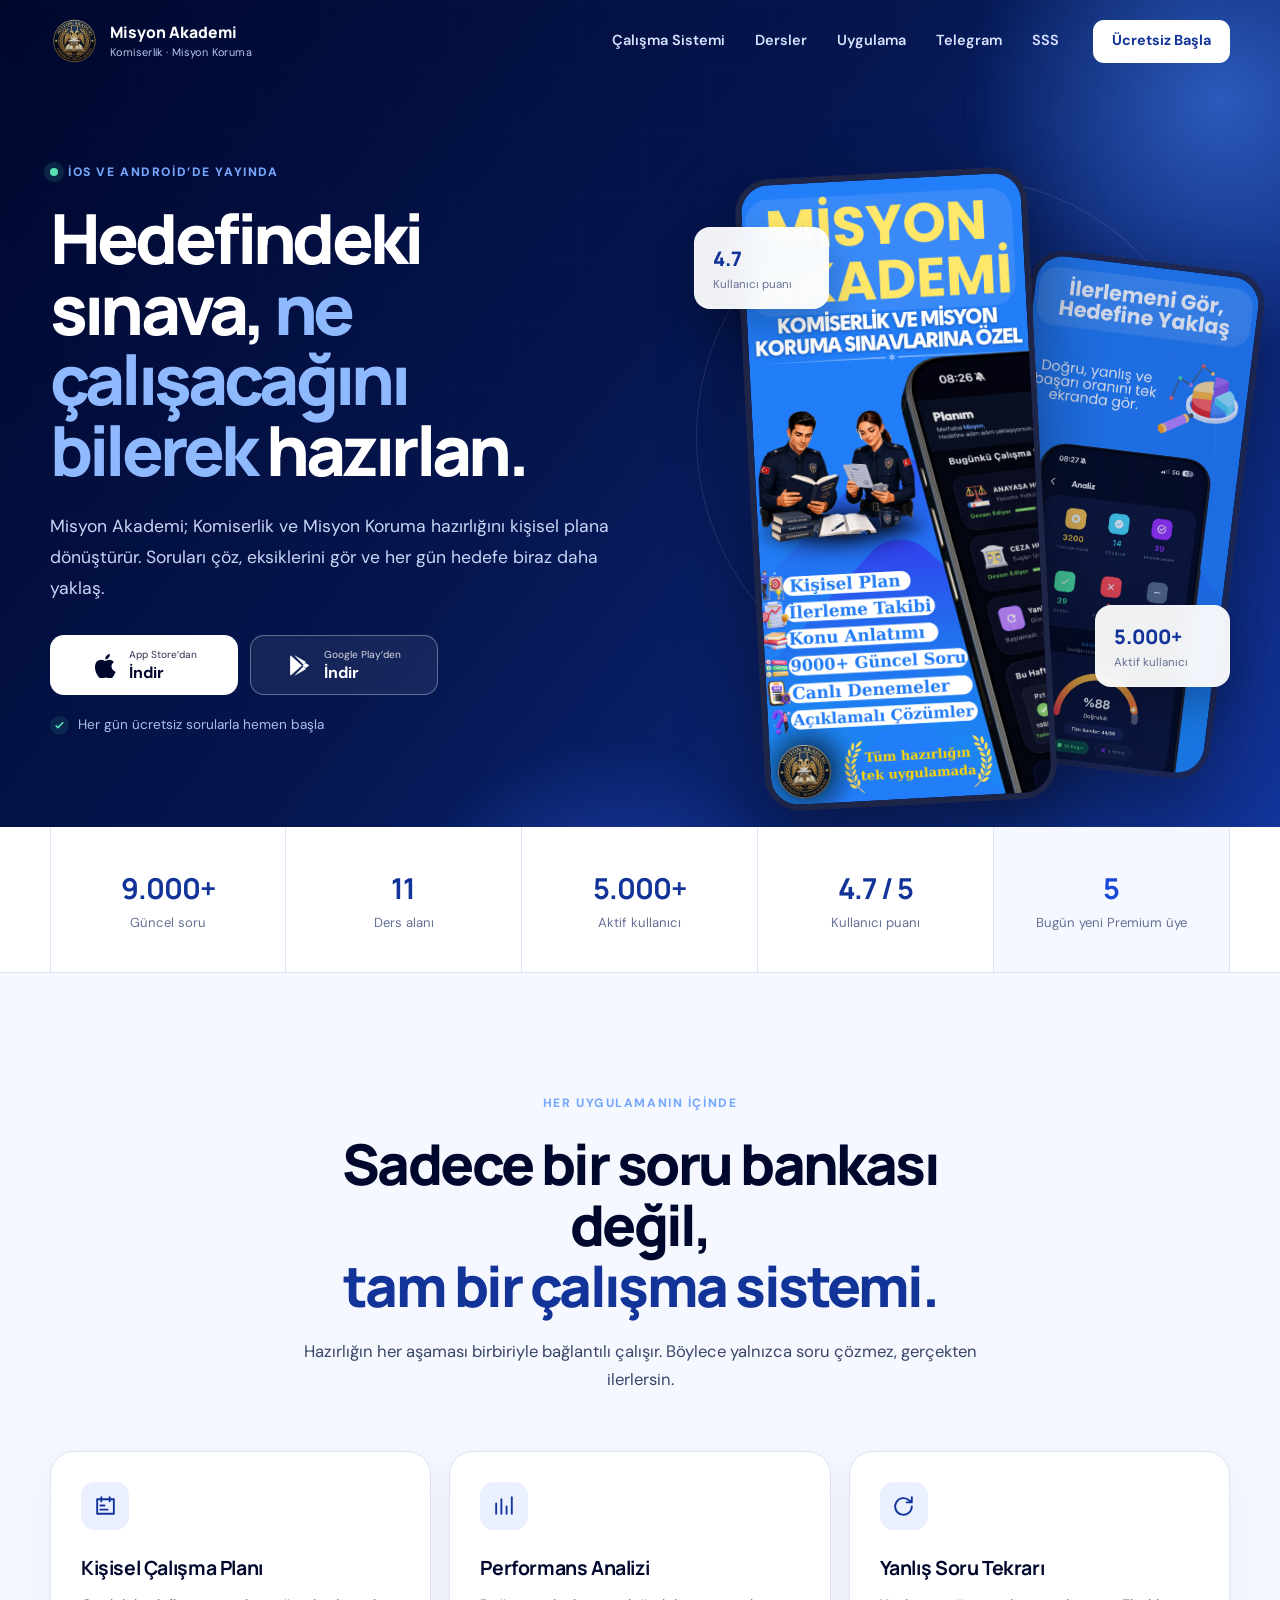
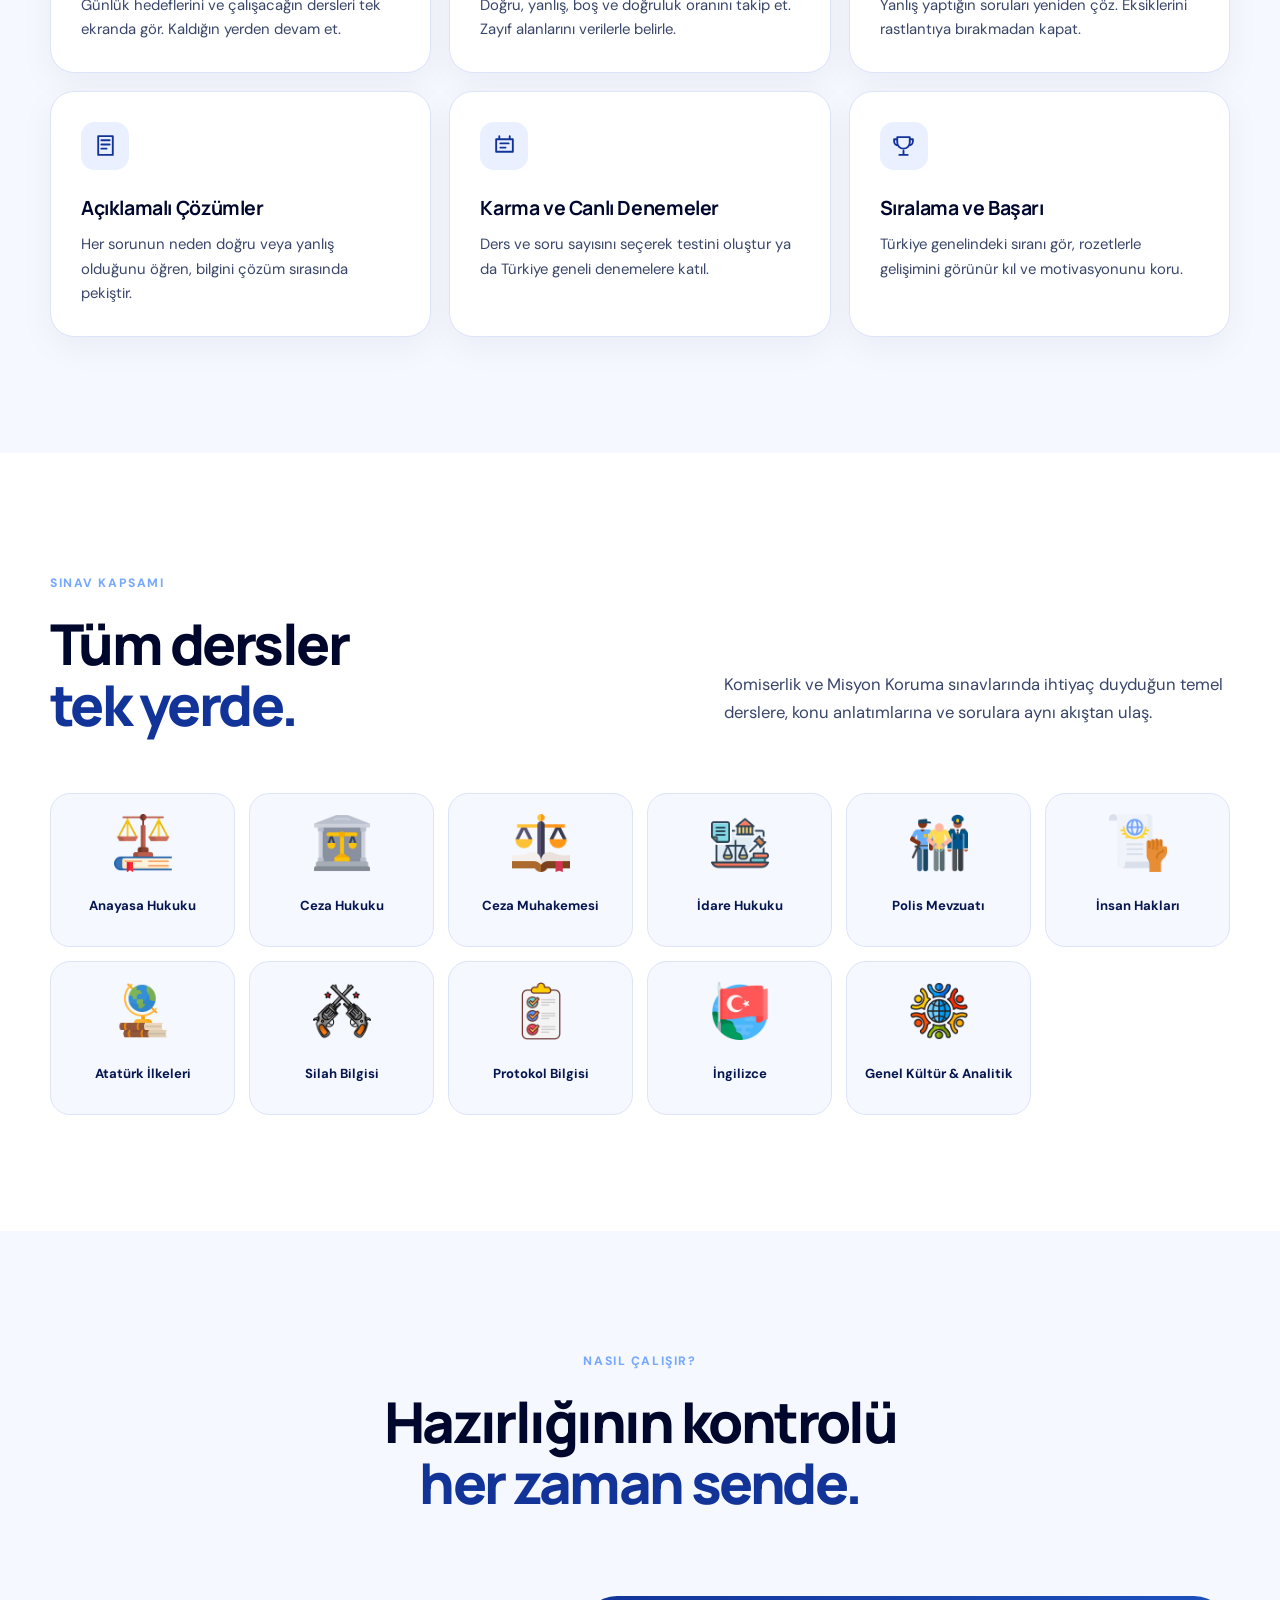
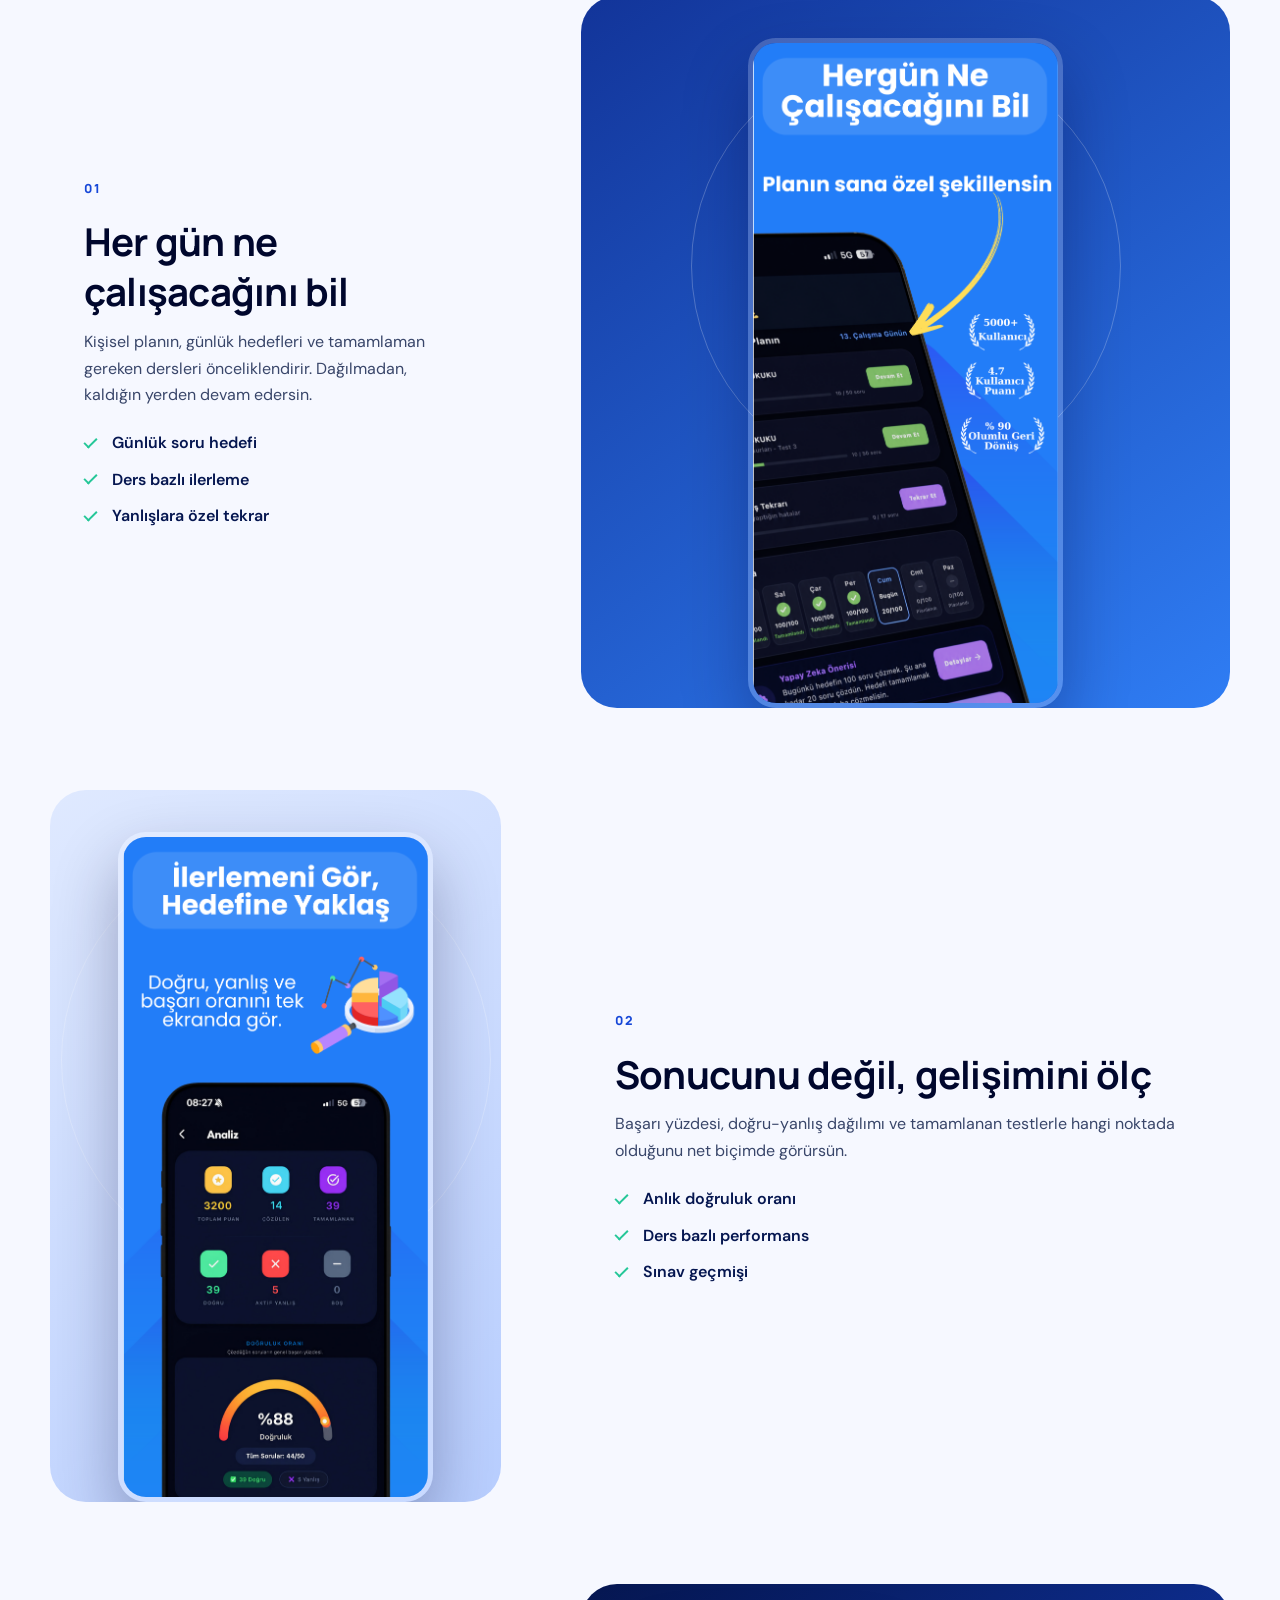
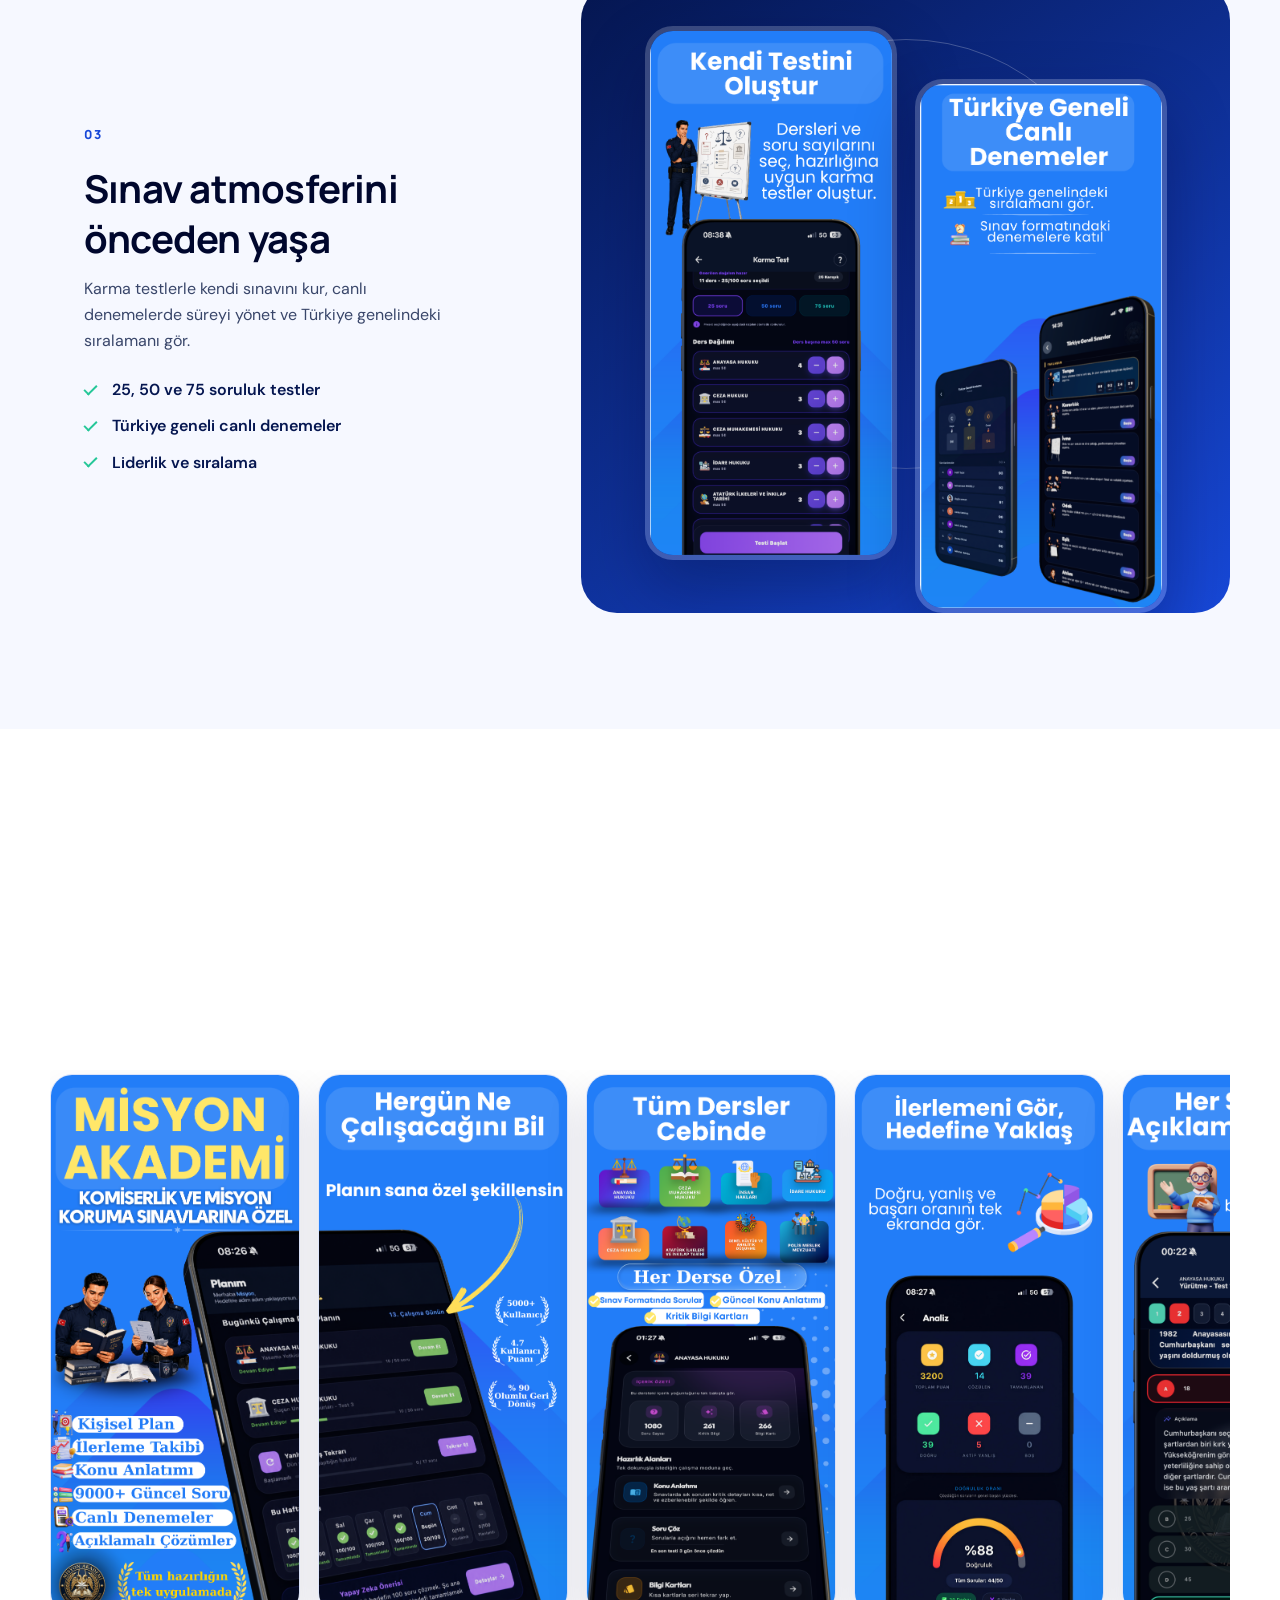
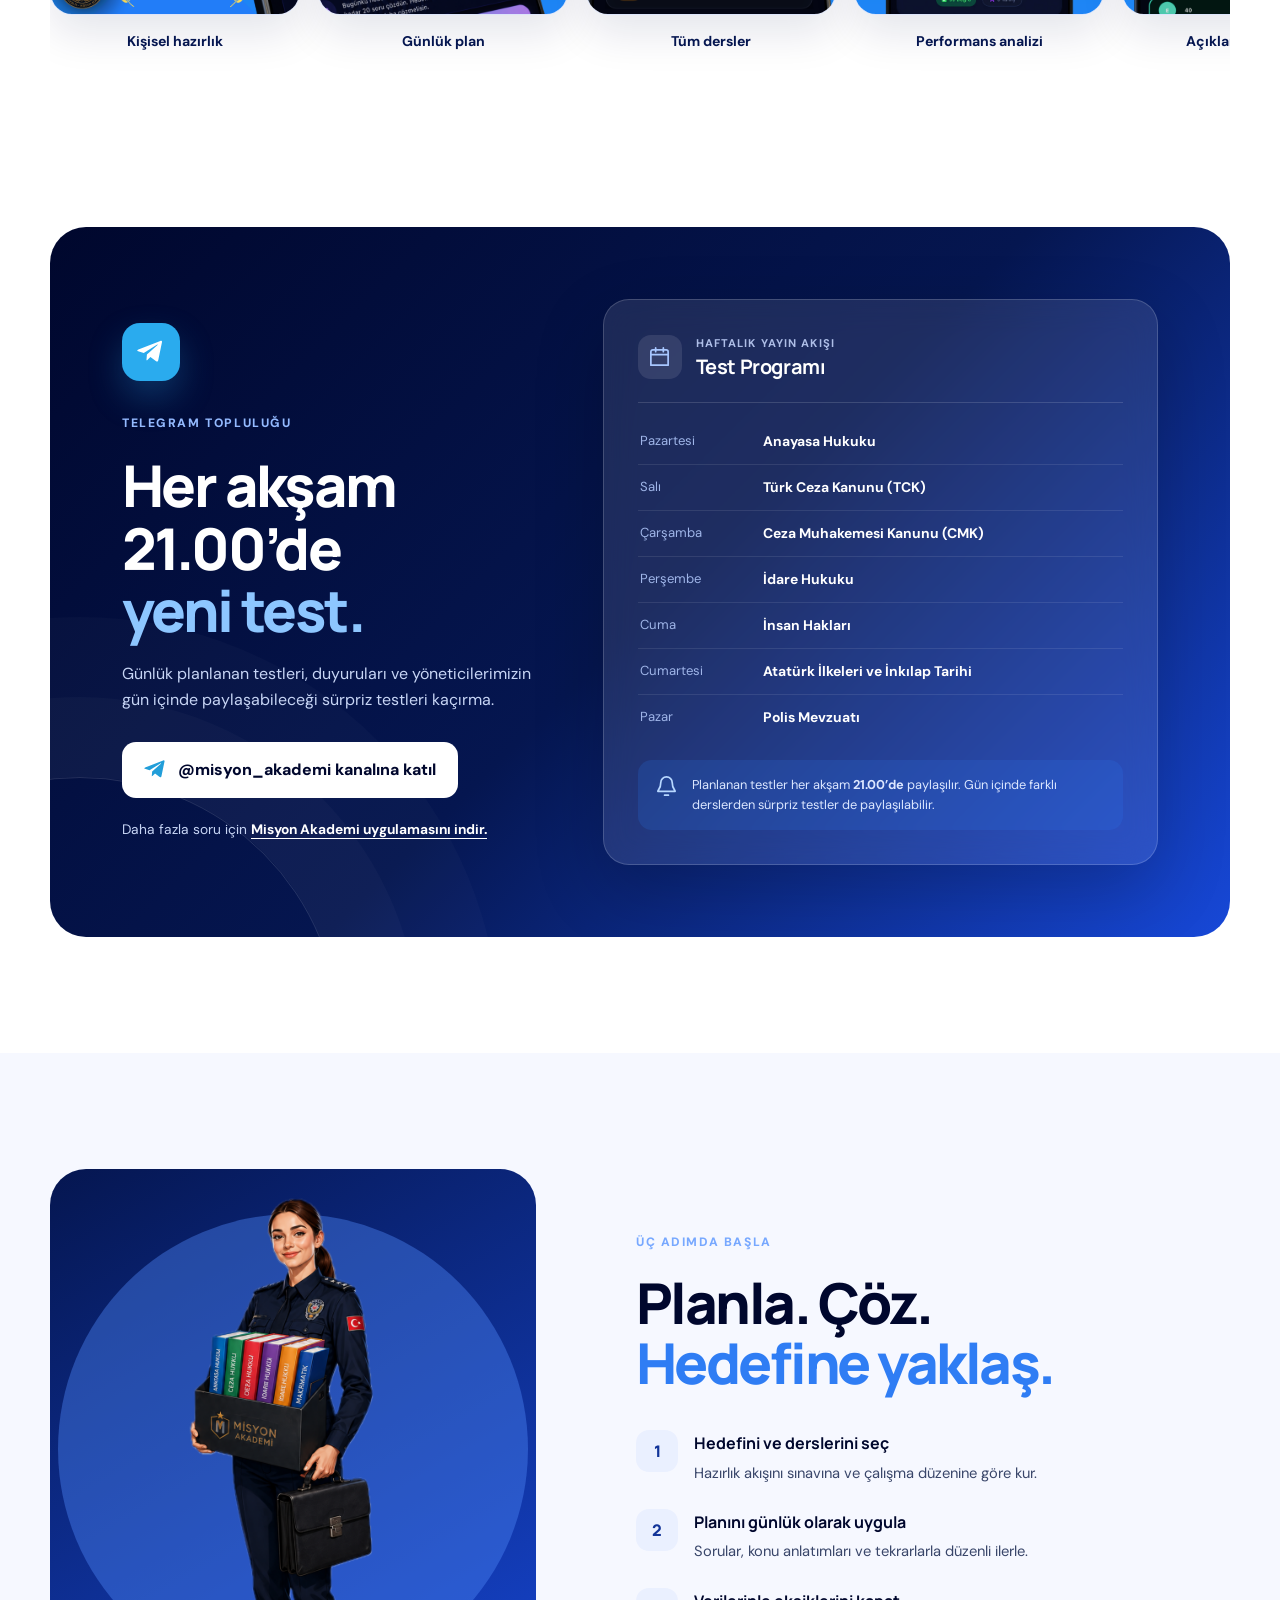
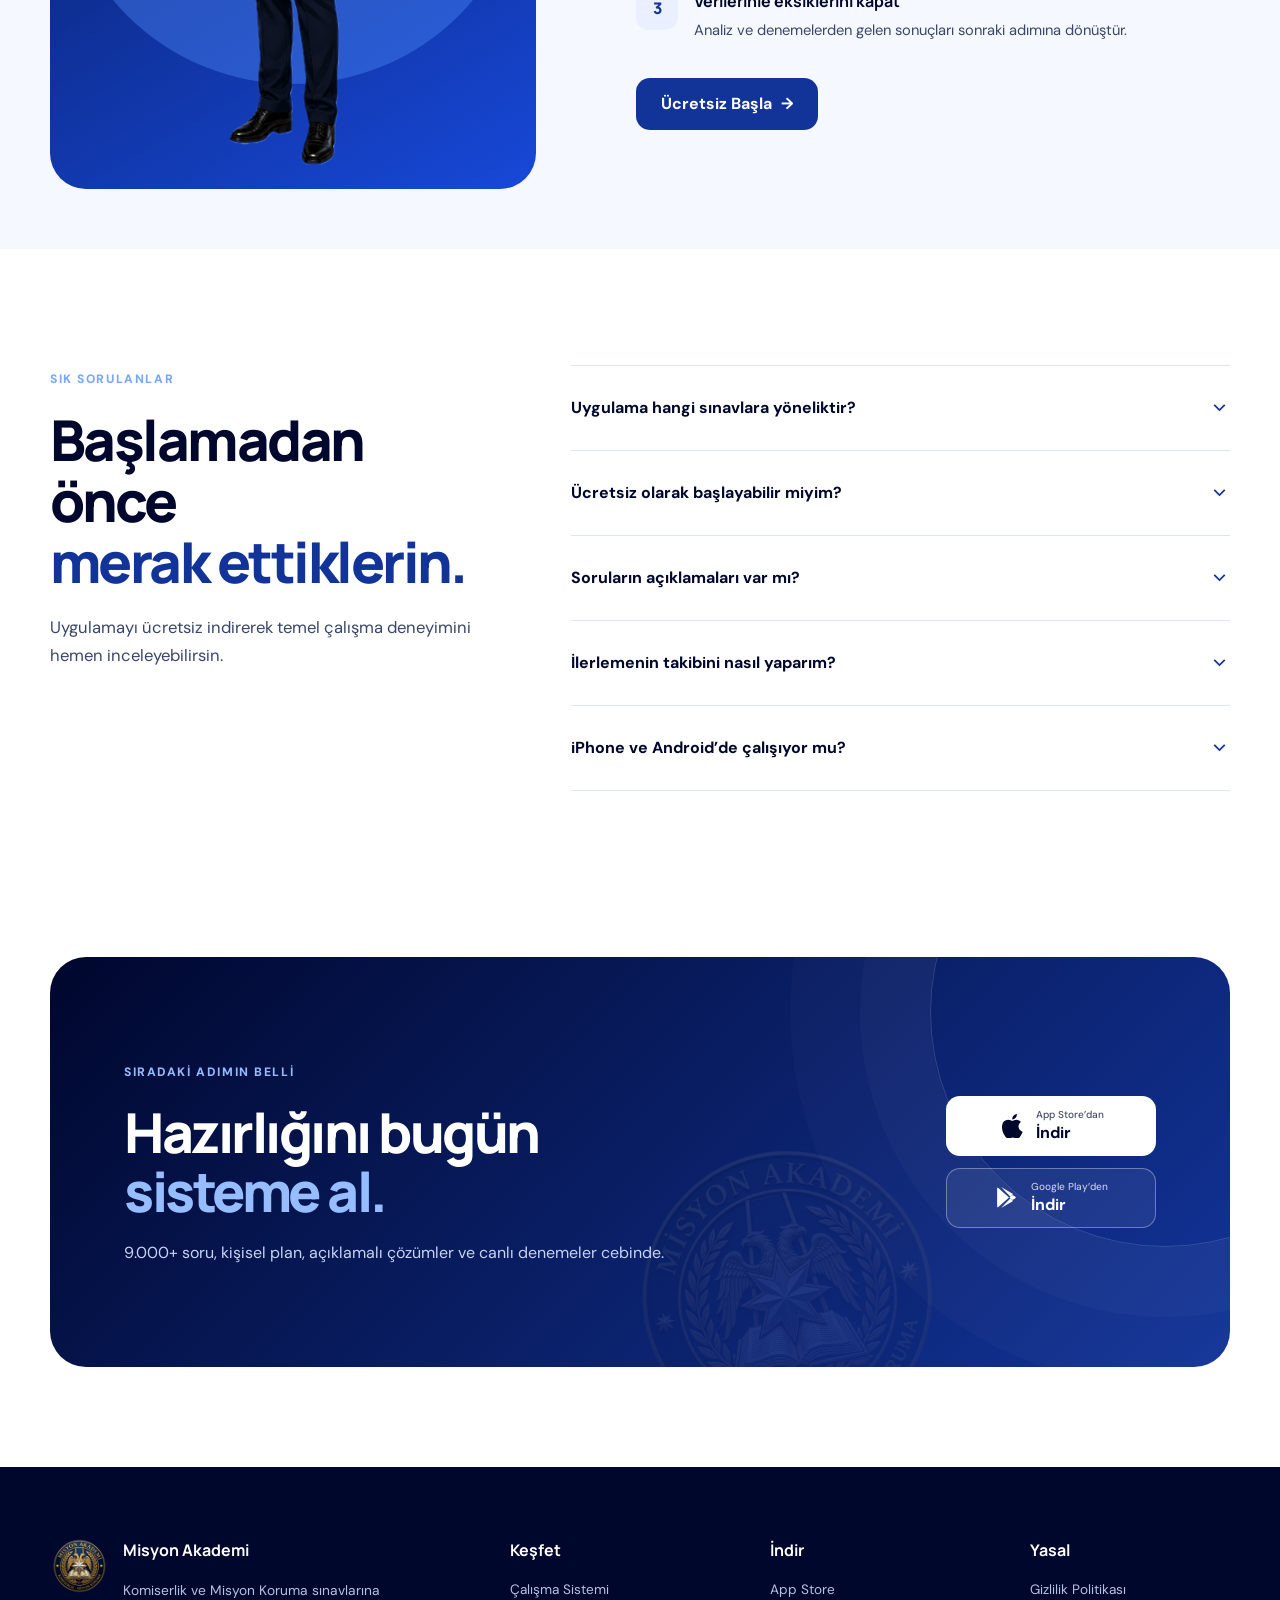
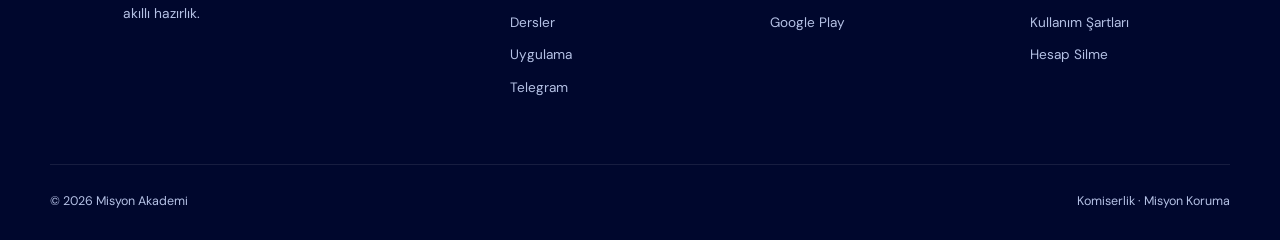
==== commit f72f49bd: "Add files via upload" ====
--- a/index.html
+++ b/index.html
@@ -93,6 +93,7 @@
           <div><strong>11</strong><span>Ders alanı</span></div>
           <div><strong>5.000+</strong><span>Aktif kullanıcı</span></div>
           <div><strong>4.7 / 5</strong><span>Kullanıcı puanı</span></div>
+          <div class="premium-daily"><strong id="dailyPremiumCount">10</strong><span>Bugün yeni Premium üye</span></div>
         </div>
       </section>
 
@@ -297,6 +298,14 @@
       const header = document.getElementById('siteHeader');
       const menuButton = document.getElementById('menuButton');
       const mobileNav = document.getElementById('mobileNav');
+      const dailyPremiumCount = document.getElementById('dailyPremiumCount');
+
+      const premiumRotation = [10, 7, 5, 8, 6, 9];
+      const today = new Date();
+      const simulationStart = new Date(2026, 8, 5);
+      const elapsedDays = Math.floor((new Date(today.getFullYear(), today.getMonth(), today.getDate()) - simulationStart) / 86400000);
+      const rotationIndex = ((elapsedDays % premiumRotation.length) + premiumRotation.length) % premiumRotation.length;
+      dailyPremiumCount.textContent = premiumRotation[rotationIndex];
 
       window.addEventListener('scroll', () => header.classList.toggle('is-scrolled', window.scrollY > 16), { passive: true });
       menuButton.addEventListener('click', () => {
--- a/styles.css
+++ b/styles.css
@@ -94,11 +94,13 @@
 .floating-users { right: 0; bottom: 40px; }
 
 .metrics { position: relative; z-index: 5; margin-top: -2px; border-bottom: 1px solid var(--line); background: var(--white); }
-.metric-grid { display: grid; grid-template-columns: repeat(4, 1fr); }
+.metric-grid { display: grid; grid-template-columns: repeat(5, 1fr); }
 .metric-grid > div { display: grid; padding: 38px 28px; text-align: center; border-right: 1px solid var(--line); }
 .metric-grid > div:first-child { border-left: 1px solid var(--line); }
 .metric-grid strong { color: var(--brand); font-family: "Manrope"; font-size: 1.8rem; letter-spacing: -.03em; }
 .metric-grid span { color: var(--muted); font-size: .82rem; }
+.metric-grid .premium-daily { background: var(--ice-2); }
+.metric-grid .premium-daily strong { color: var(--blue); }
 
 .section { padding: 116px 0; }
 .section-heading { max-width: 700px; margin-bottom: 58px; }
@@ -248,6 +250,7 @@
   .hero-grid { grid-template-columns: 1fr; }
   .hero-copy { max-width: 720px; }
   .hero-visual { min-height: 570px; width: min(100%, 560px); margin-inline: auto; transform: none; }
+  .metric-grid { grid-template-columns: repeat(3, 1fr); }
   .feature-grid { grid-template-columns: repeat(2, 1fr); }
   .split-heading { grid-template-columns: 1fr; gap: 22px; }
   .subject-grid { grid-template-columns: repeat(3, 1fr); }
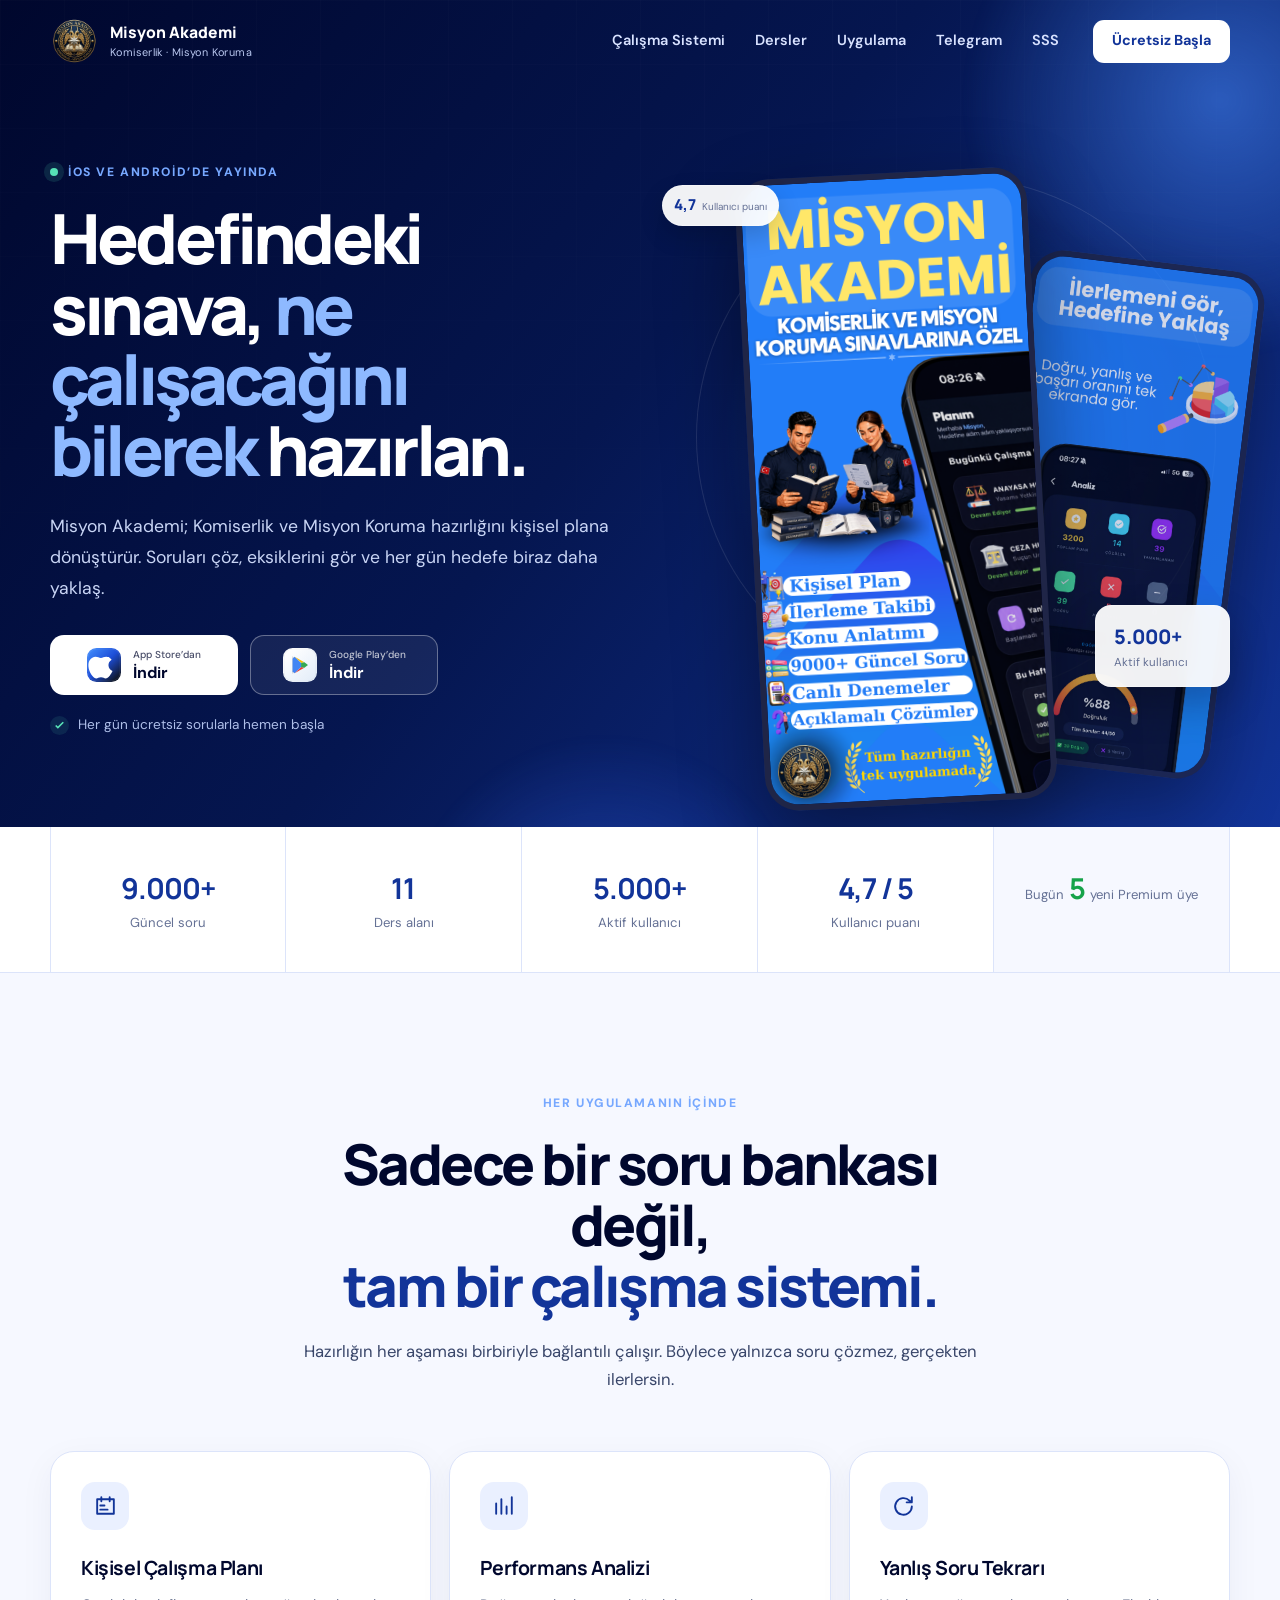
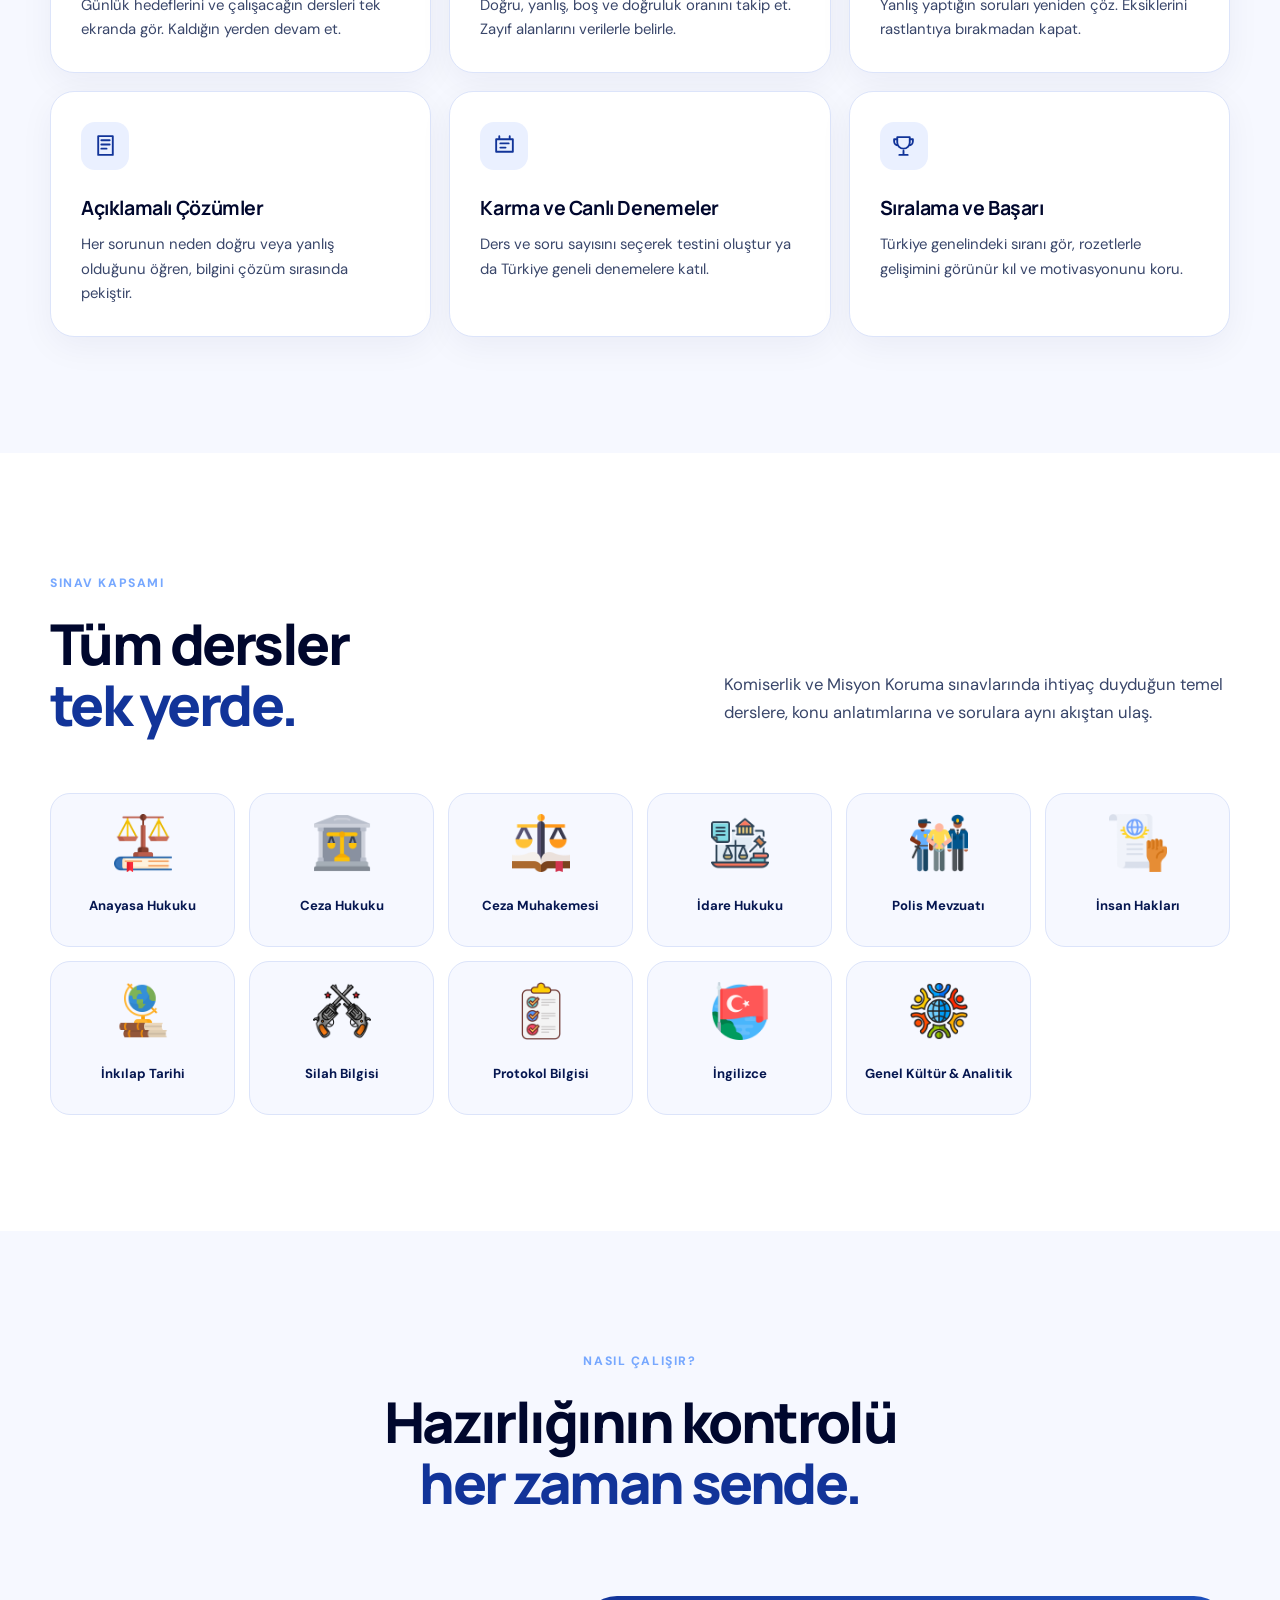
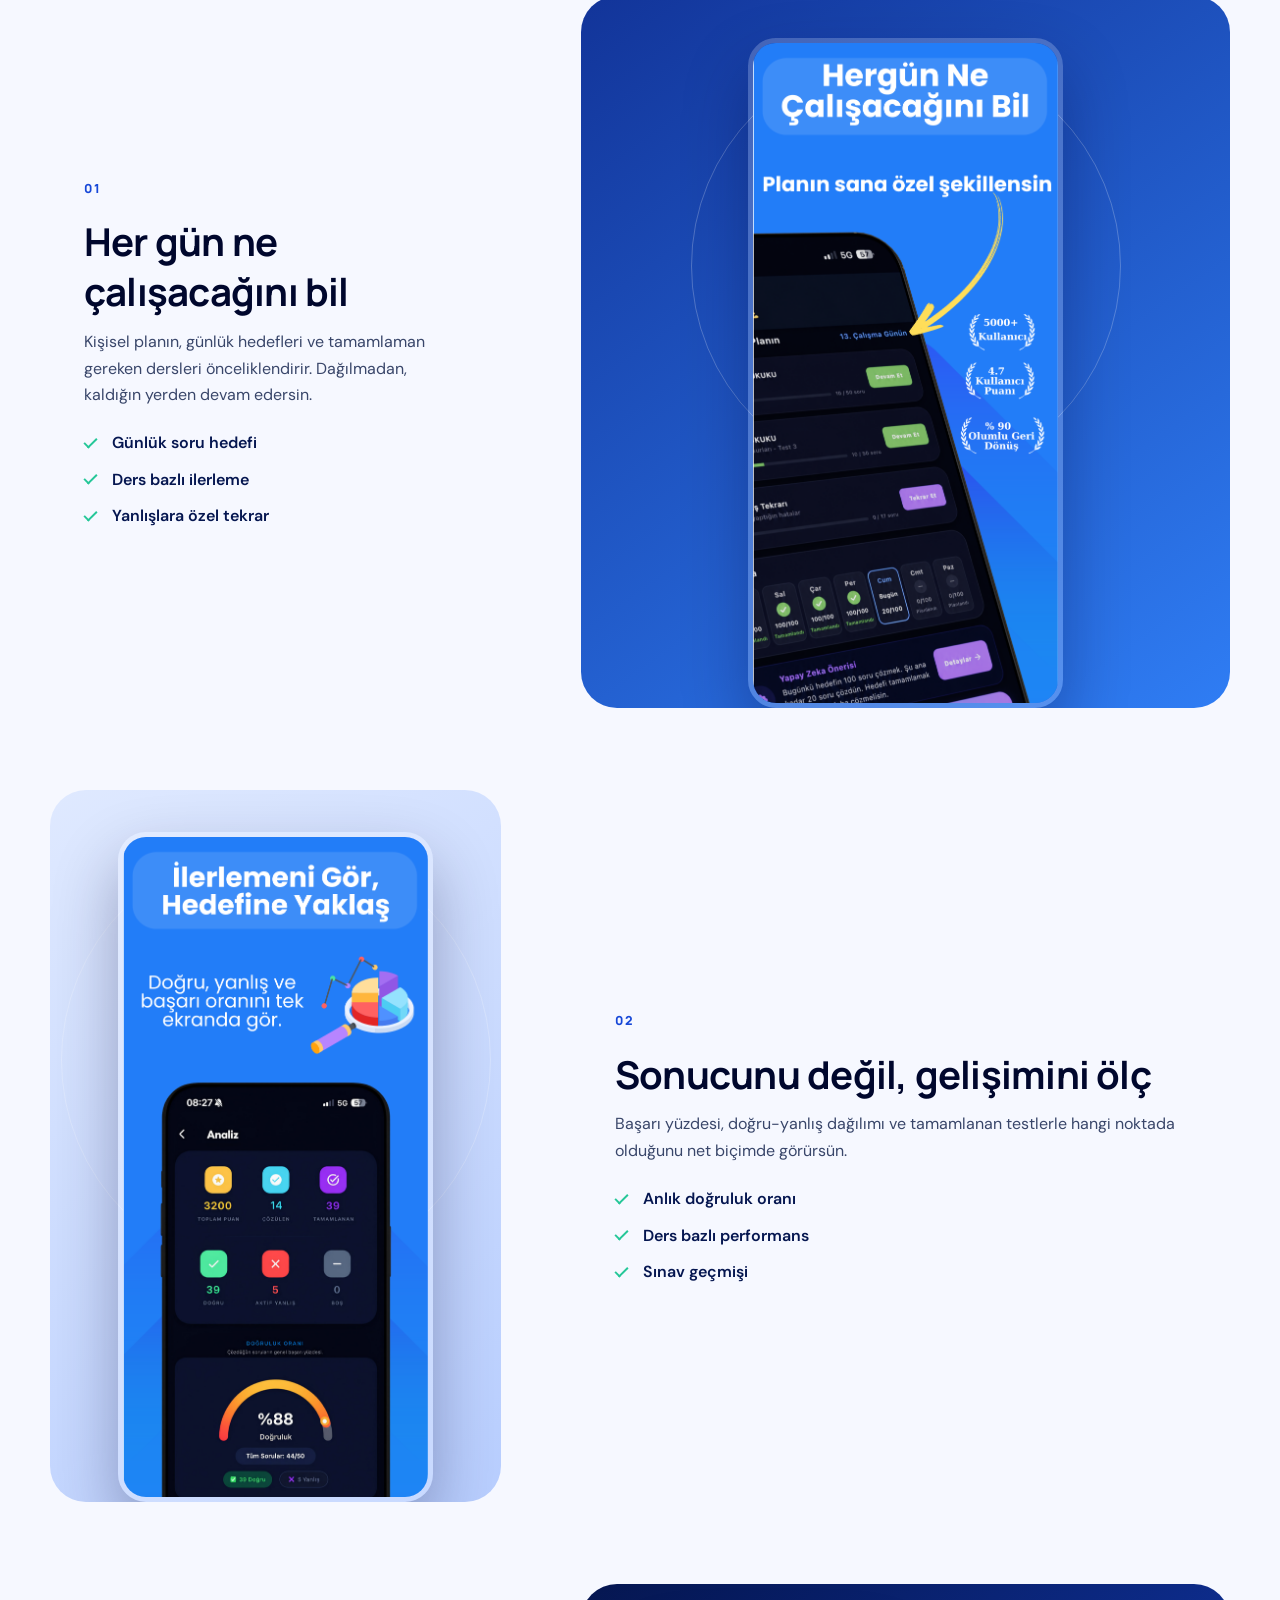
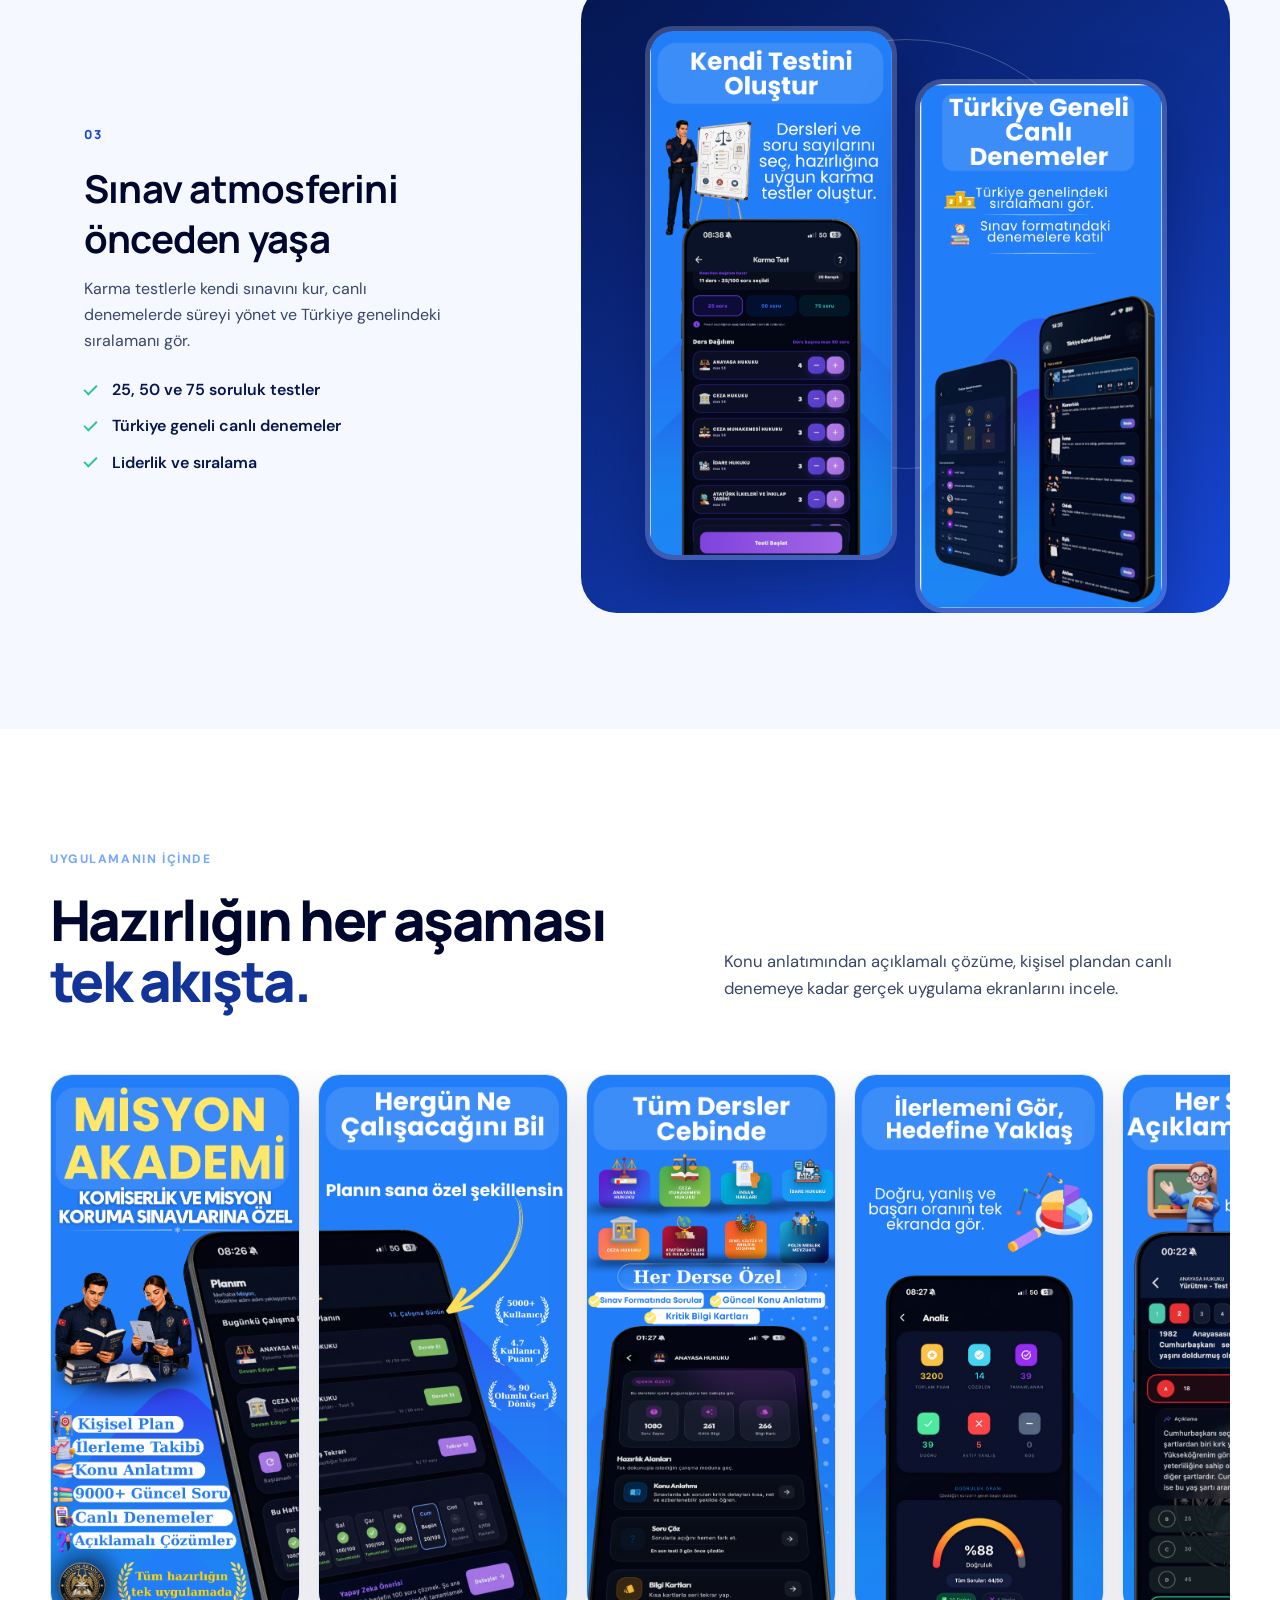
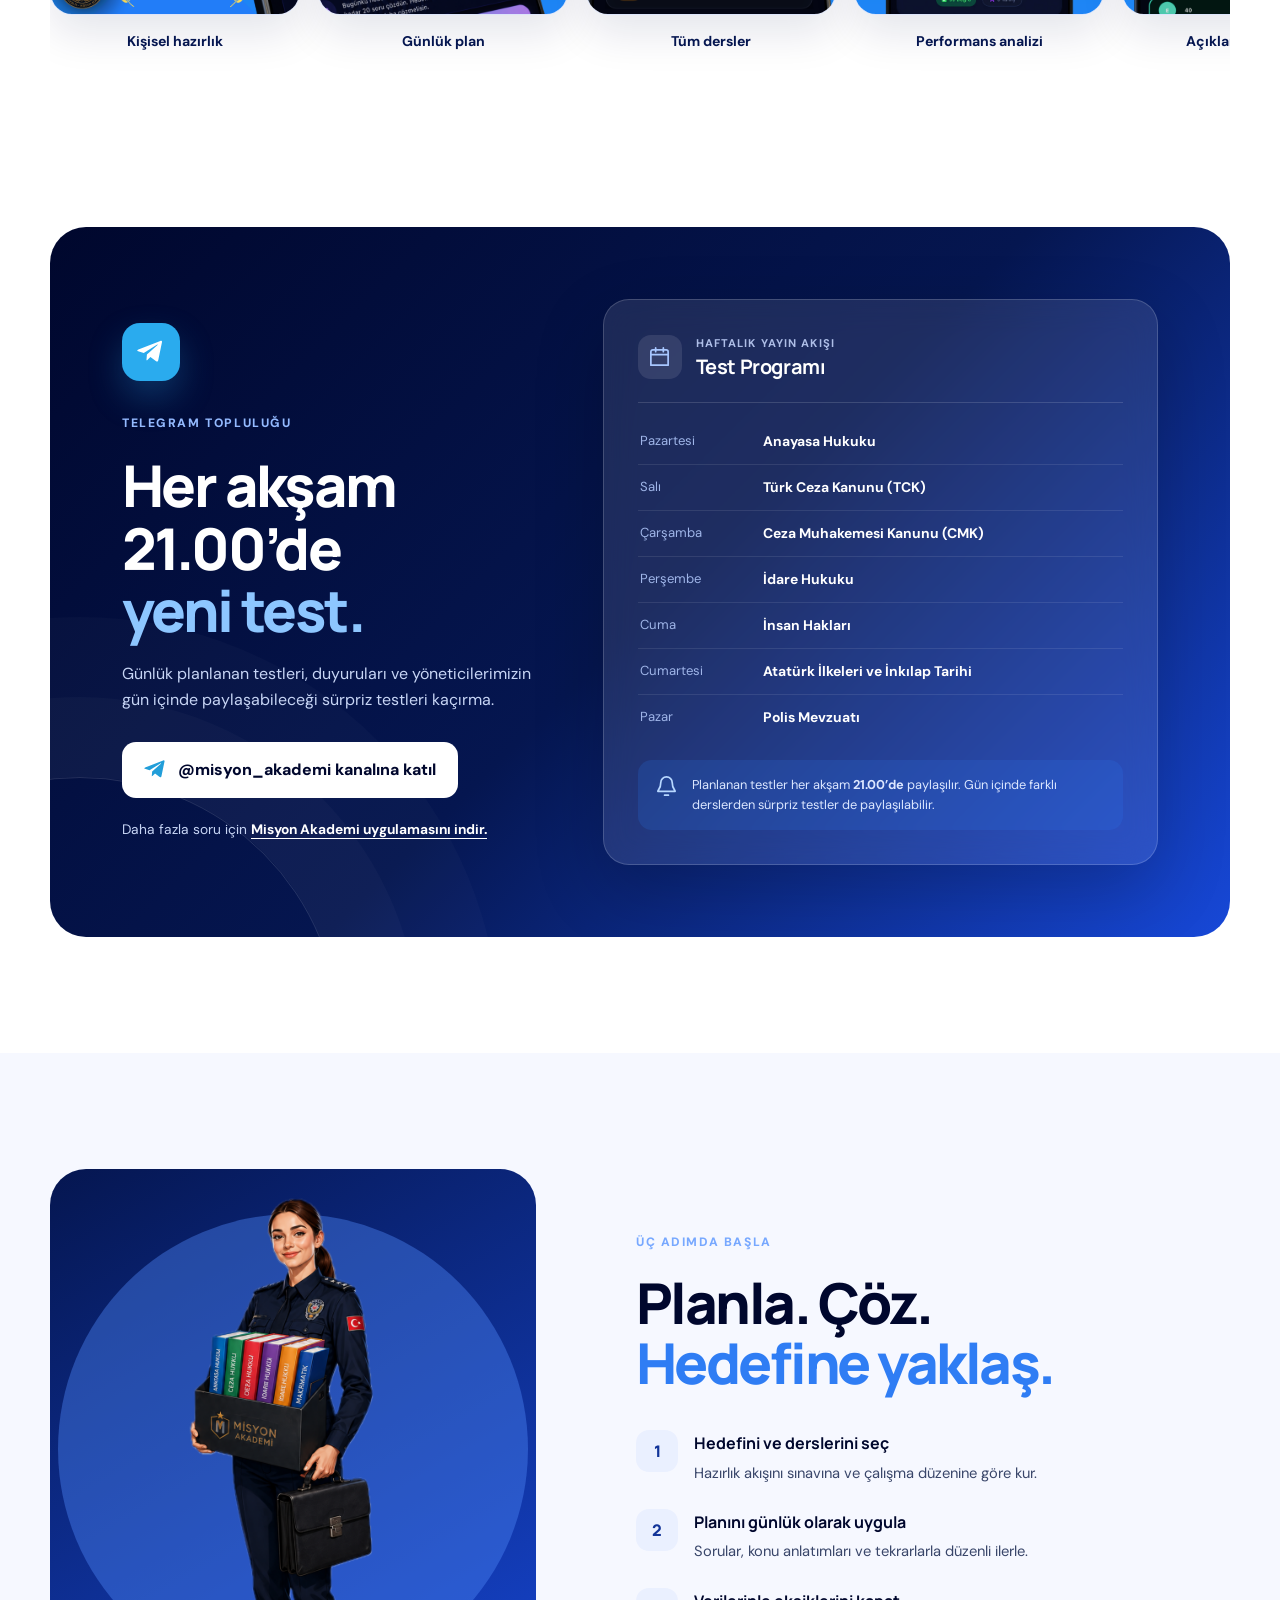
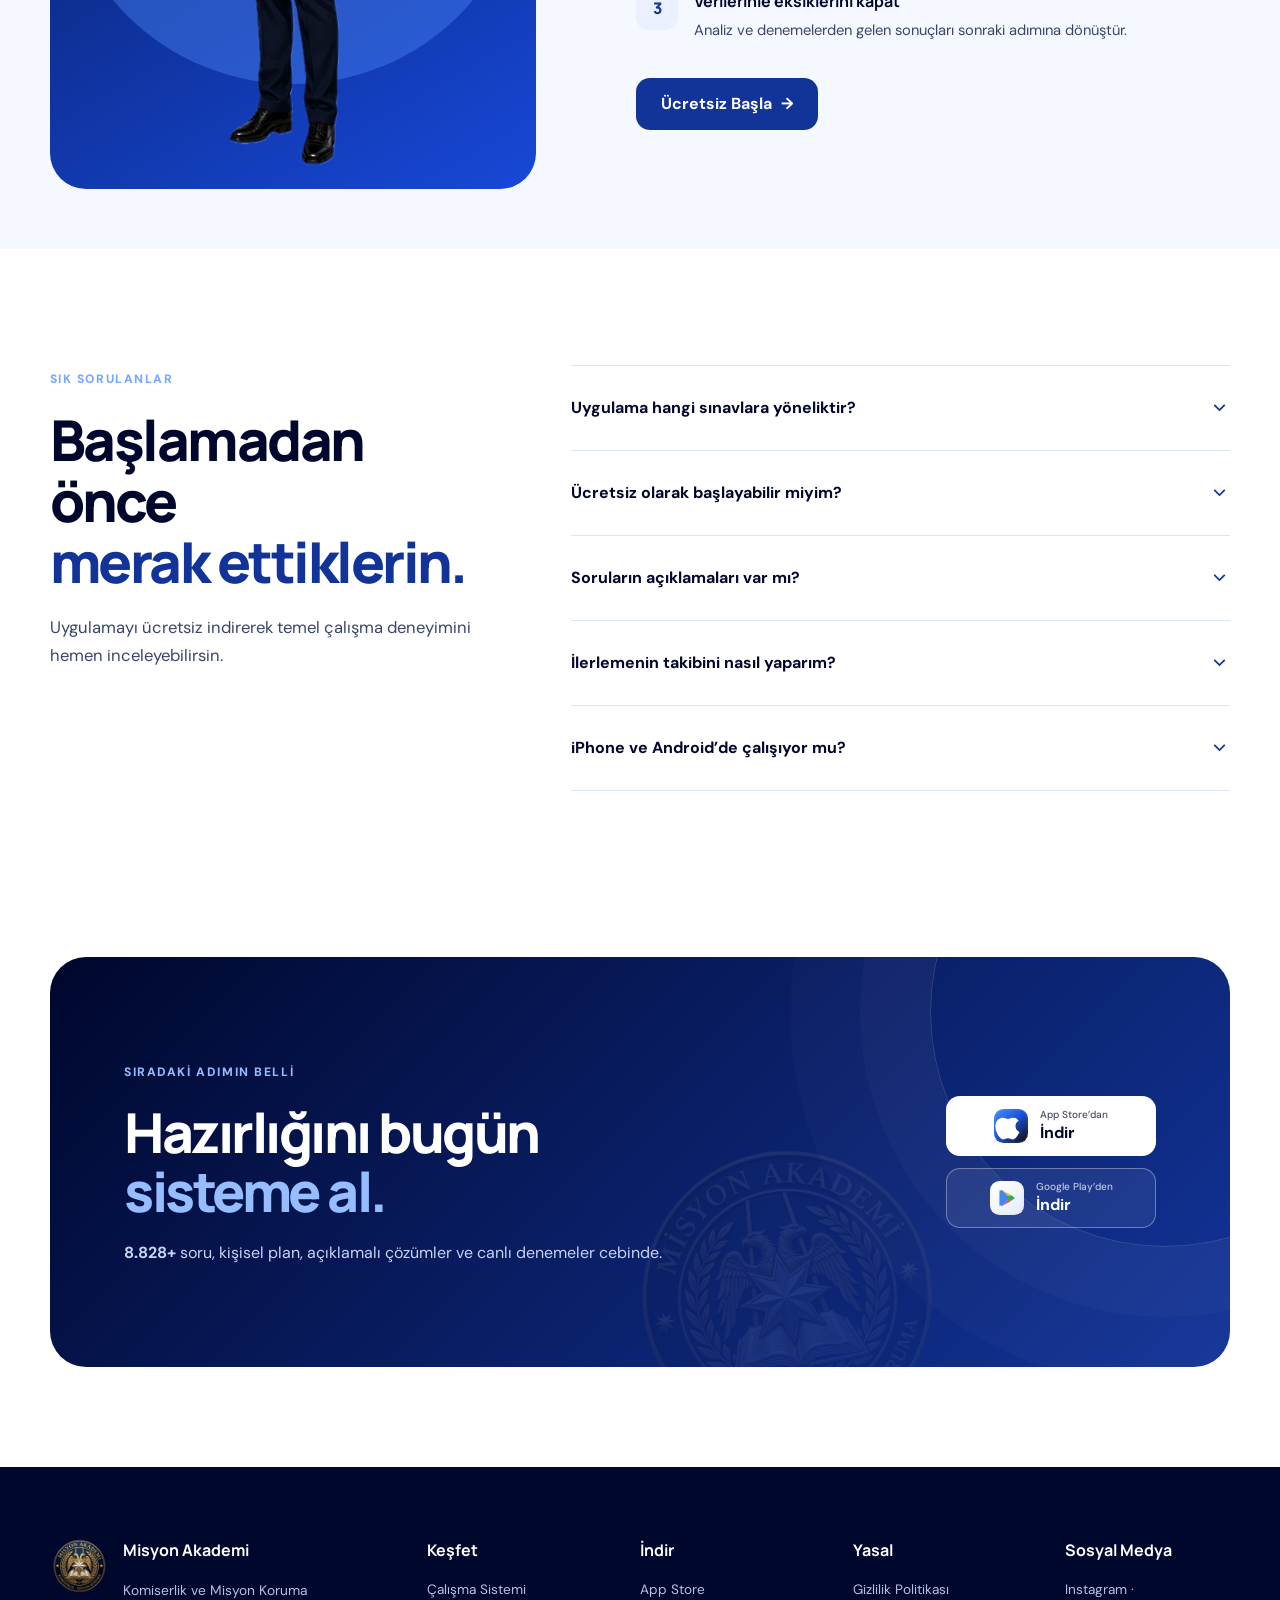
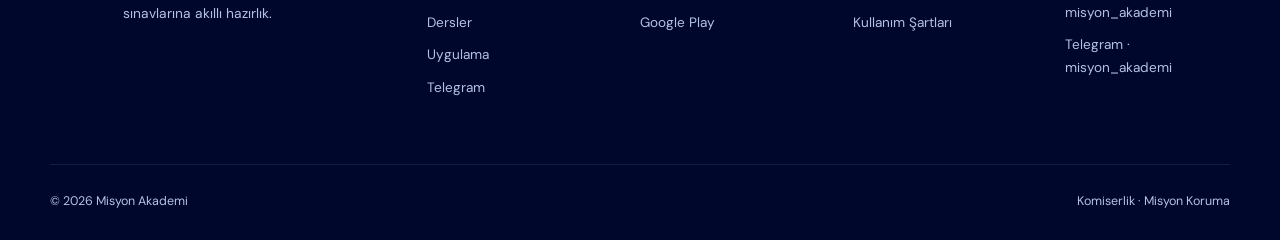
==== commit 65ea4f8b: "Add files via upload" ====
--- a/index.html
+++ b/index.html
@@ -62,11 +62,11 @@
 
             <div class="hero-actions" id="indir">
               <a class="store-button store-button-white" href="https://apps.apple.com/us/app/komiserlik-misyon-koruma/id6760534055" target="_blank" rel="noreferrer">
-                <svg viewBox="0 0 24 24" aria-hidden="true"><path d="M18.7 12.8c0-2.8 2.3-4.1 2.4-4.2a5.1 5.1 0 0 0-4-2.2c-1.7-.2-3.4 1-4.3 1-.9 0-2.3-1-3.8-1-2 0-4 .9-5.1 2.6-2.2 3.8-.6 9.4 1.5 12.5 1 1.5 2.3 3.2 3.9 3.1 1.5 0 2.1-1 4-1s2.4 1 4 1c1.7 0 2.7-1.5 3.7-3 1.2-1.7 1.7-3.4 1.7-3.5-.1 0-4-1.5-4-5.3ZM16 4.6A5 5 0 0 0 17.2 1a5 5 0 0 0-3.3 1.7 4.7 4.7 0 0 0-1.2 3.5A4.2 4.2 0 0 0 16 4.6Z" /></svg>
+                <img class="store-icon" src="./assets/icons/apple-store-icon.svg" alt="" aria-hidden="true" />
                 <span><small>App Store’dan</small>İndir</span>
               </a>
               <a class="store-button store-button-outline" href="https://play.google.com/store/apps/details?id=com.misyonakademi.paem&amp;hl=tr" target="_blank" rel="noreferrer">
-                <svg viewBox="0 0 24 24" aria-hidden="true"><path d="m3.6 2.4 10.8 9.5L3.6 21.6c-.4-.3-.6-.8-.6-1.4V3.8c0-.6.2-1.1.6-1.4Zm12 10.6 2.7 2.4L6.8 22l8.8-9Zm3.9-2.4c.9.5 1.5 1 1.5 1.4s-.6.9-1.5 1.4l-2 1.1-2.7-2.5 2.7-2.5 2 1.1ZM6.8 2l11.5 6.6-2.7 2.4-8.8-9Z" /></svg>
+                <img class="store-icon" src="./assets/icons/google-play-icon.svg" alt="" aria-hidden="true" />
                 <span><small>Google Play’den</small>İndir</span>
               </a>
             </div>
@@ -81,19 +81,19 @@
             <div class="visual-halo"></div>
             <div class="poster-card poster-back"><img src="./assets/screenshots/4.png" alt="Misyon Akademi performans analiz ekranı" /></div>
             <div class="poster-card poster-front"><img src="./assets/screenshots/1.png" alt="Misyon Akademi uygulamasının kişisel plan özellikleri" /></div>
-            <div class="floating-card floating-score"><span>4.7</span><small>Kullanıcı puanı</small></div>
-            <div class="floating-card floating-users"><span>5.000+</span><small>Aktif kullanıcı</small></div>
+            <div class="floating-card floating-score"><span class="count-up" data-count-to="4.7" data-decimals="1">4.7</span><small>Kullanıcı puanı</small></div>
+            <div class="floating-card floating-users"><span class="count-up" data-count-to="5000" data-suffix="+">5.000+</span><small>Aktif kullanıcı</small></div>
           </div>
         </div>
       </section>
 
       <section class="metrics" aria-label="Misyon Akademi istatistikleri">
         <div class="container metric-grid reveal">
-          <div><strong>9.000+</strong><span>Güncel soru</span></div>
-          <div><strong>11</strong><span>Ders alanı</span></div>
-          <div><strong>5.000+</strong><span>Aktif kullanıcı</span></div>
-          <div><strong>4.7 / 5</strong><span>Kullanıcı puanı</span></div>
-          <div class="premium-daily"><strong id="dailyPremiumCount">10</strong><span>Bugün yeni Premium üye</span></div>
+          <div><strong class="count-up" data-count-to="9000" data-suffix="+">9.000+</strong><span>Güncel soru</span></div>
+          <div><strong class="count-up" data-count-to="11">11</strong><span>Ders alanı</span></div>
+          <div><strong class="count-up" data-count-to="5000" data-suffix="+">5.000+</strong><span>Aktif kullanıcı</span></div>
+          <div><strong class="count-up" data-count-to="4.7" data-decimals="1" data-suffix=" / 5">4.7 / 5</strong><span>Kullanıcı puanı</span></div>
+          <div class="premium-daily"><p class="premium-daily-label">Bugün <strong id="dailyPremiumCount" class="count-up" data-count-to="10" data-sequential="true">10</strong> yeni Premium üye</p></div>
         </div>
       </section>
 
@@ -154,7 +154,7 @@
             <article><img src="./assets/icons/idarehukuku.png" alt="" /><span>İdare Hukuku</span></article>
             <article><img src="./assets/icons/polismeslek.png" alt="" /><span>Polis Mevzuatı</span></article>
             <article><img src="./assets/icons/insanhaklari.png" alt="" /><span>İnsan Hakları</span></article>
-            <article><img src="./assets/icons/tarih.png" alt="" /><span>Atatürk İlkeleri</span></article>
+            <article><img src="./assets/icons/tarih.png" alt="" /><span>İnkılap Tarihi</span></article>
             <article><img src="./assets/icons/silah.png" alt="" /><span>Silah Bilgisi</span></article>
             <article><img src="./assets/icons/protokol.png" alt="" /><span>Protokol Bilgisi</span></article>
             <article><img src="./assets/icons/ingilizce.png" alt="" /><span>İngilizce</span></article>
@@ -275,10 +275,10 @@
       <section class="download-section">
         <div class="container download-card reveal">
           <img class="download-mark" src="./assets/icons/logo_misyon.png" alt="" />
-          <div><span class="kicker kicker-light">Sıradaki adımın belli</span><h2>Hazırlığını bugün<br /><em>sisteme al.</em></h2><p>9.000+ soru, kişisel plan, açıklamalı çözümler ve canlı denemeler cebinde.</p></div>
+          <div><span class="kicker kicker-light">Sıradaki adımın belli</span><h2>Hazırlığını bugün<br /><em>sisteme al.</em></h2><p><strong class="count-up" data-count-to="9000" data-suffix="+">9.000+</strong> soru, kişisel plan, açıklamalı çözümler ve canlı denemeler cebinde.</p></div>
           <div class="download-actions">
-            <a class="store-button store-button-white" href="https://apps.apple.com/us/app/komiserlik-misyon-koruma/id6760534055" target="_blank" rel="noreferrer"><svg viewBox="0 0 24 24" aria-hidden="true"><path d="M18.7 12.8c0-2.8 2.3-4.1 2.4-4.2a5.1 5.1 0 0 0-4-2.2c-1.7-.2-3.4 1-4.3 1-.9 0-2.3-1-3.8-1-2 0-4 .9-5.1 2.6-2.2 3.8-.6 9.4 1.5 12.5 1 1.5 2.3 3.2 3.9 3.1 1.5 0 2.1-1 4-1s2.4 1 4 1c1.7 0 2.7-1.5 3.7-3 1.2-1.7 1.7-3.4 1.7-3.5-.1 0-4-1.5-4-5.3ZM16 4.6A5 5 0 0 0 17.2 1a5 5 0 0 0-3.3 1.7 4.7 4.7 0 0 0-1.2 3.5A4.2 4.2 0 0 0 16 4.6Z" /></svg><span><small>App Store’dan</small>İndir</span></a>
-            <a class="store-button store-button-outline" href="https://play.google.com/store/apps/details?id=com.misyonakademi.paem&amp;hl=tr" target="_blank" rel="noreferrer"><svg viewBox="0 0 24 24" aria-hidden="true"><path d="m3.6 2.4 10.8 9.5L3.6 21.6c-.4-.3-.6-.8-.6-1.4V3.8c0-.6.2-1.1.6-1.4Zm12 10.6 2.7 2.4L6.8 22l8.8-9Zm3.9-2.4c.9.5 1.5 1 1.5 1.4s-.6.9-1.5 1.4l-2 1.1-2.7-2.5 2.7-2.5 2 1.1ZM6.8 2l11.5 6.6-2.7 2.4-8.8-9Z" /></svg><span><small>Google Play’den</small>İndir</span></a>
+            <a class="store-button store-button-white" href="https://apps.apple.com/us/app/komiserlik-misyon-koruma/id6760534055" target="_blank" rel="noreferrer"><img class="store-icon" src="./assets/icons/apple-store-icon.svg" alt="" aria-hidden="true" /><span><small>App Store’dan</small>İndir</span></a>
+            <a class="store-button store-button-outline" href="https://play.google.com/store/apps/details?id=com.misyonakademi.paem&amp;hl=tr" target="_blank" rel="noreferrer"><img class="store-icon" src="./assets/icons/google-play-icon.svg" alt="" aria-hidden="true" /><span><small>Google Play’den</small>İndir</span></a>
           </div>
         </div>
       </section>
@@ -289,7 +289,8 @@
         <div class="footer-brand"><img src="./assets/icons/logo_misyon.png" alt="" /><div><strong>Misyon Akademi</strong><p>Komiserlik ve Misyon Koruma sınavlarına akıllı hazırlık.</p></div></div>
         <div><strong>Keşfet</strong><a href="#sistem">Çalışma Sistemi</a><a href="#dersler">Dersler</a><a href="#ekranlar">Uygulama</a><a href="#telegram">Telegram</a></div>
         <div><strong>İndir</strong><a href="https://apps.apple.com/us/app/komiserlik-misyon-koruma/id6760534055" target="_blank" rel="noreferrer">App Store</a><a href="https://play.google.com/store/apps/details?id=com.misyonakademi.paem&amp;hl=tr" target="_blank" rel="noreferrer">Google Play</a></div>
-        <div><strong>Yasal</strong><a href="./privacy-policy.html">Gizlilik Politikası</a><a href="./terms-of-service.html">Kullanım Şartları</a><a href="./delete-account.html">Hesap Silme</a></div>
+        <div><strong>Yasal</strong><a href="./privacy-policy.html">Gizlilik Politikası</a><a href="./terms-of-service.html">Kullanım Şartları</a></div>
+        <div><strong>Sosyal Medya</strong><a href="https://www.instagram.com/misyon_akademi/" target="_blank" rel="noreferrer">Instagram · misyon_akademi</a><a href="https://t.me/misyon_akademi" target="_blank" rel="noreferrer">Telegram · misyon_akademi</a></div>
       </div>
       <div class="container footer-bottom"><span>© 2026 Misyon Akademi</span><span>Komiserlik · Misyon Koruma</span></div>
     </footer>
@@ -305,7 +306,73 @@
       const simulationStart = new Date(2026, 8, 5);
       const elapsedDays = Math.floor((new Date(today.getFullYear(), today.getMonth(), today.getDate()) - simulationStart) / 86400000);
       const rotationIndex = ((elapsedDays % premiumRotation.length) + premiumRotation.length) % premiumRotation.length;
-      dailyPremiumCount.textContent = premiumRotation[rotationIndex];
+      const dailyPremiumTarget = premiumRotation[rotationIndex];
+      dailyPremiumCount.dataset.countTo = String(dailyPremiumTarget);
+      dailyPremiumCount.textContent = String(dailyPremiumTarget);
+
+      const reducedMotion = window.matchMedia('(prefers-reduced-motion: reduce)').matches;
+      const formatCounter = (value, decimals, suffix) => {
+        const number = Number(value).toLocaleString('tr-TR', {
+          minimumFractionDigits: decimals,
+          maximumFractionDigits: decimals
+        });
+        return `${number}${suffix}`;
+      };
+
+      const animateCounter = element => {
+        if (element.dataset.counted === 'true') return;
+        element.dataset.counted = 'true';
+
+        const target = Number(element.dataset.countTo);
+        const decimals = Number(element.dataset.decimals || 0);
+        const suffix = element.dataset.suffix || '';
+        const show = value => {
+          element.textContent = formatCounter(value, decimals, suffix);
+        };
+
+        if (reducedMotion) {
+          show(target);
+          return;
+        }
+
+        if (element.dataset.sequential === 'true') {
+          let current = Math.max(0, target - 3);
+          show(current);
+          const stepTimer = window.setInterval(() => {
+            current += 1;
+            show(Math.min(current, target));
+            if (current >= target) window.clearInterval(stepTimer);
+          }, 220);
+          return;
+        }
+
+        const startedAt = performance.now();
+        const duration = target >= 1000 ? 1600 : 1100;
+        const tick = now => {
+          const progress = Math.min((now - startedAt) / duration, 1);
+          const eased = 1 - Math.pow(1 - progress, 3);
+          const value = decimals > 0
+            ? Math.min(target, eased * target)
+            : Math.min(target, Math.floor(eased * target));
+          show(value);
+          if (progress < 1) requestAnimationFrame(tick);
+          else show(target);
+        };
+        requestAnimationFrame(tick);
+      };
+
+      const counters = document.querySelectorAll('[data-count-to]');
+      if ('IntersectionObserver' in window) {
+        const counterObserver = new IntersectionObserver(entries => entries.forEach(entry => {
+          if (entry.isIntersecting) {
+            animateCounter(entry.target);
+            counterObserver.unobserve(entry.target);
+          }
+        }), { threshold: 0.35 });
+        counters.forEach(counter => counterObserver.observe(counter));
+      } else {
+        counters.forEach(animateCounter);
+      }
 
       window.addEventListener('scroll', () => header.classList.toggle('is-scrolled', window.scrollY > 16), { passive: true });
       menuButton.addEventListener('click', () => {
--- a/styles.css
+++ b/styles.css
@@ -74,6 +74,7 @@
 .store-button { min-width: 188px; min-height: 60px; display: inline-flex; align-items: center; justify-content: center; gap: 12px; padding: 10px 20px; border: 1px solid transparent; border-radius: 14px; cursor: pointer; transition: background-color .2s ease, border-color .2s ease, box-shadow .2s ease; }
 .store-button:hover { box-shadow: 0 16px 36px rgba(0,0,0,.2); }
 .store-button svg { width: 25px; height: 25px; fill: currentColor; flex: 0 0 auto; }
+.store-button .store-icon { width: 34px; height: 34px; flex: 0 0 auto; object-fit: contain; }
 .store-button span { display: grid; line-height: 1.08; font-size: 1rem; font-weight: 700; }
 .store-button small { margin-bottom: 3px; font-size: .63rem; font-weight: 500; opacity: .72; }
 .store-button-white { color: var(--ink); background: var(--white); }
@@ -90,7 +91,9 @@
 .floating-card { position: absolute; z-index: 3; display: grid; min-width: 135px; padding: 14px 18px; border: 1px solid rgba(255,255,255,.34); border-radius: 16px; color: var(--ink); background: rgba(255,255,255,.94); box-shadow: 0 18px 38px rgba(0,0,0,.22); backdrop-filter: blur(12px); }
 .floating-card span { color: var(--brand); font-family: "Manrope"; font-size: 1.25rem; font-weight: 800; }
 .floating-card small { color: var(--muted); font-size: .72rem; }
-.floating-score { top: 60px; left: -2px; }
+.floating-score { top: 18px; left: -34px; display: flex; align-items: baseline; gap: 6px; min-width: 0; padding: 7px 11px; border-radius: 999px; box-shadow: 0 10px 24px rgba(0,0,0,.16); }
+.floating-score span { font-size: .94rem; }
+.floating-score small { font-size: .62rem; white-space: nowrap; }
 .floating-users { right: 0; bottom: 40px; }
 
 .metrics { position: relative; z-index: 5; margin-top: -2px; border-bottom: 1px solid var(--line); background: var(--white); }
@@ -100,7 +103,8 @@
 .metric-grid strong { color: var(--brand); font-family: "Manrope"; font-size: 1.8rem; letter-spacing: -.03em; }
 .metric-grid span { color: var(--muted); font-size: .82rem; }
 .metric-grid .premium-daily { background: var(--ice-2); }
-.metric-grid .premium-daily strong { color: var(--blue); }
+.premium-daily-label { display: flex; align-items: baseline; justify-content: center; gap: .32rem; margin: 0; color: var(--muted); font-size: .82rem; white-space: nowrap; }
+.metric-grid .premium-daily strong { color: #16a34a; }
 
 .section { padding: 116px 0; }
 .section-heading { max-width: 700px; margin-bottom: 58px; }
@@ -214,7 +218,7 @@
 .download-actions { display: grid; gap: 12px; min-width: 210px; }
 
 .site-footer { padding: 70px 0 28px; color: #b4c1e5; background: var(--ink); }
-.footer-grid { display: grid; grid-template-columns: 2fr repeat(3, 1fr); gap: 60px; padding-bottom: 55px; }
+.footer-grid { display: grid; grid-template-columns: 2fr repeat(4, 1fr); gap: 48px; padding-bottom: 55px; }
 .footer-brand { display: flex; gap: 15px; }
 .footer-brand img { width: 58px; height: 58px; object-fit: contain; }
 .footer-brand strong, .footer-grid > div > strong { display: block; margin-bottom: 16px; color: var(--white); font-family: "Manrope"; }
@@ -284,7 +288,7 @@
   .poster-back { width: 176px; right: 3%; }
   .floating-card { min-width: 112px; padding: 10px 13px; }
   .floating-card span { font-size: 1rem; }
-  .floating-score { left: 0; top: 32px; }
+  .floating-score { left: -4px; top: 5px; min-width: 0; padding: 6px 9px; }
   .floating-users { right: 0; bottom: 15px; }
   .metric-grid { grid-template-columns: repeat(2, 1fr); }
   .metric-grid > div { padding: 25px 10px; border-bottom: 1px solid var(--line); }
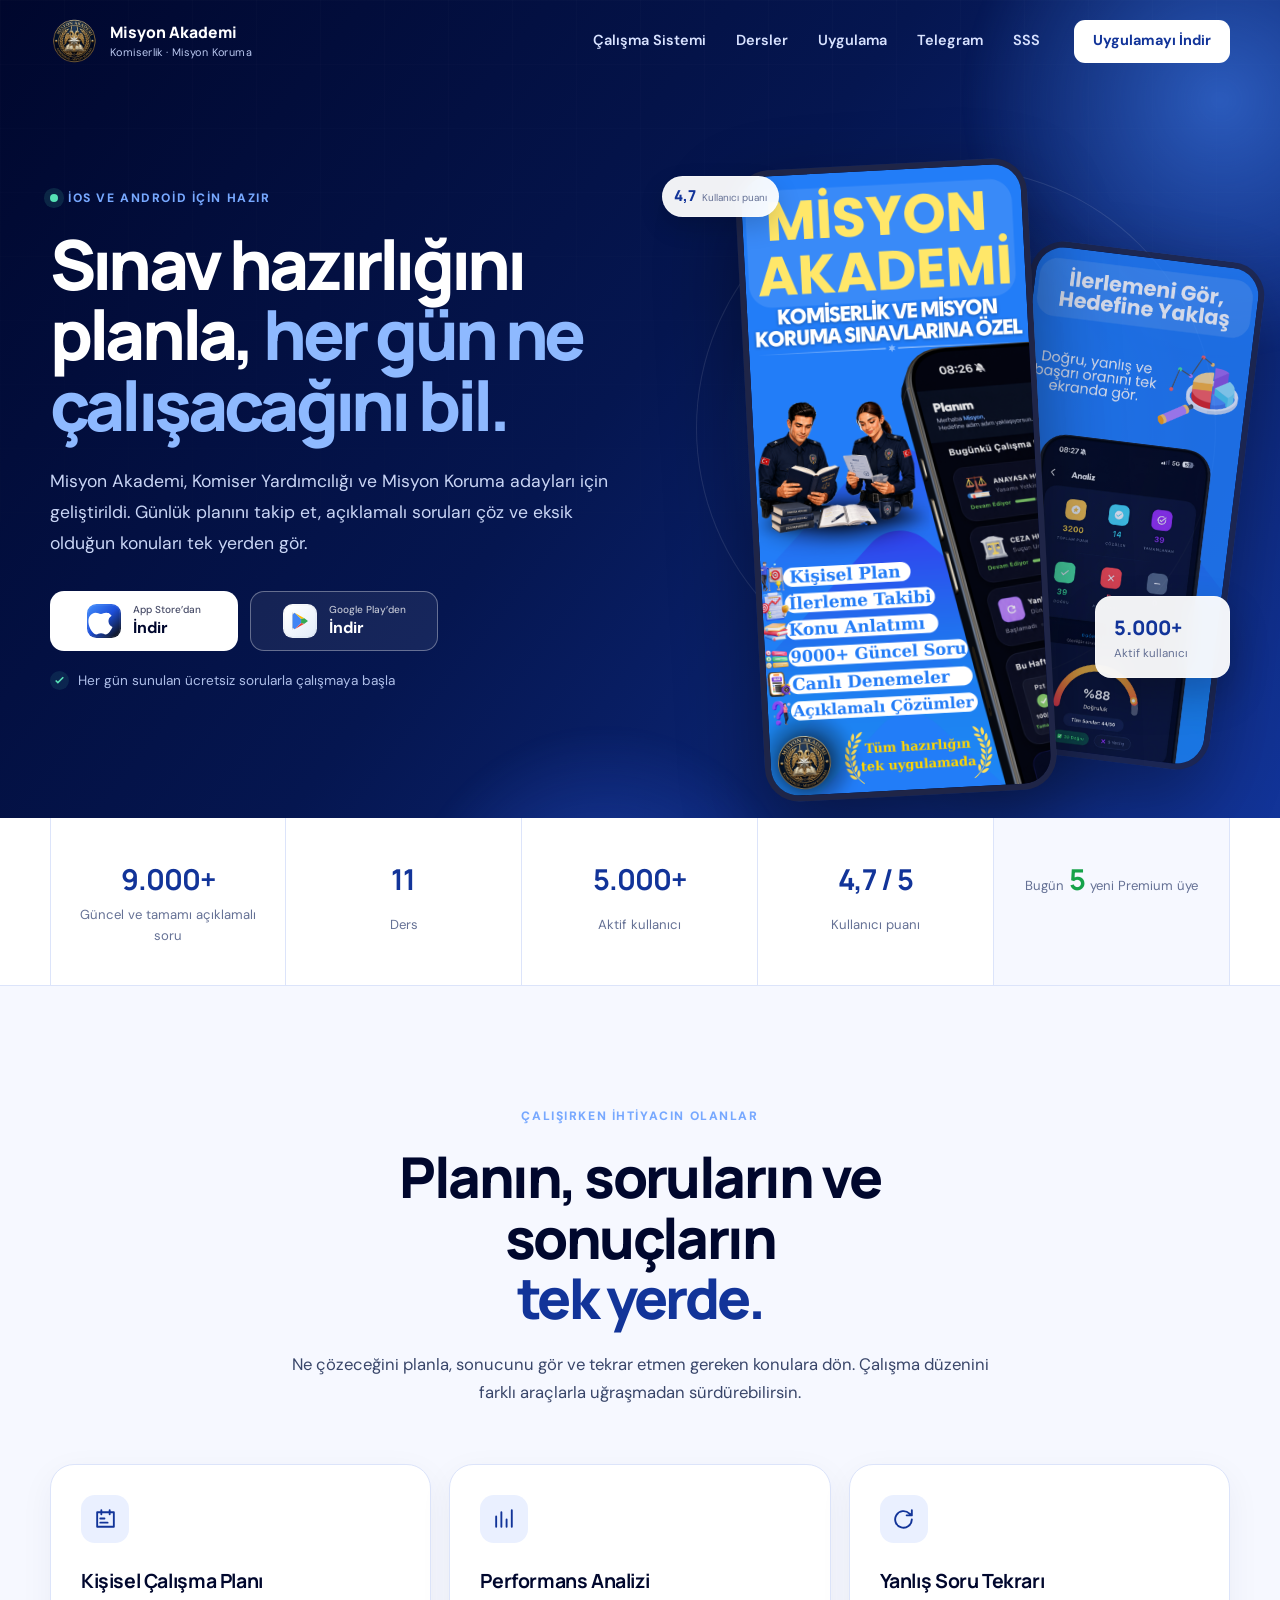
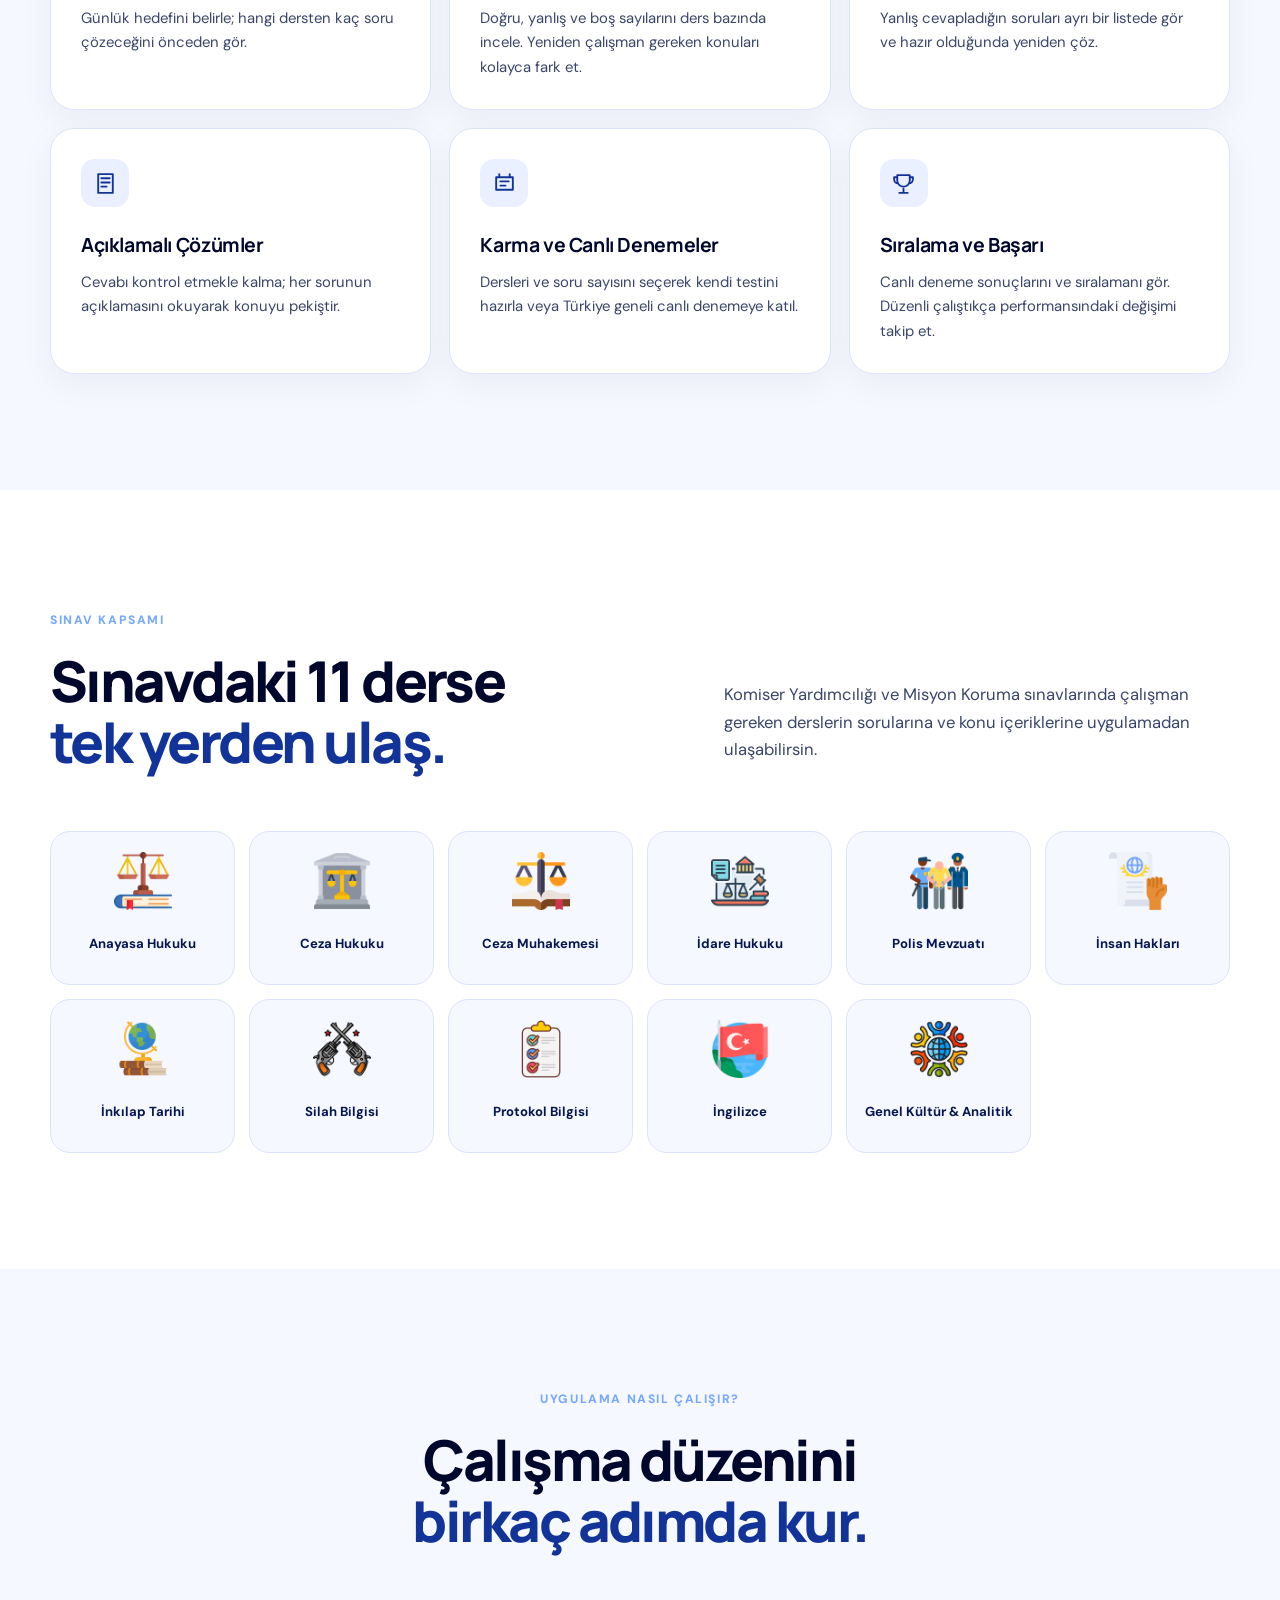
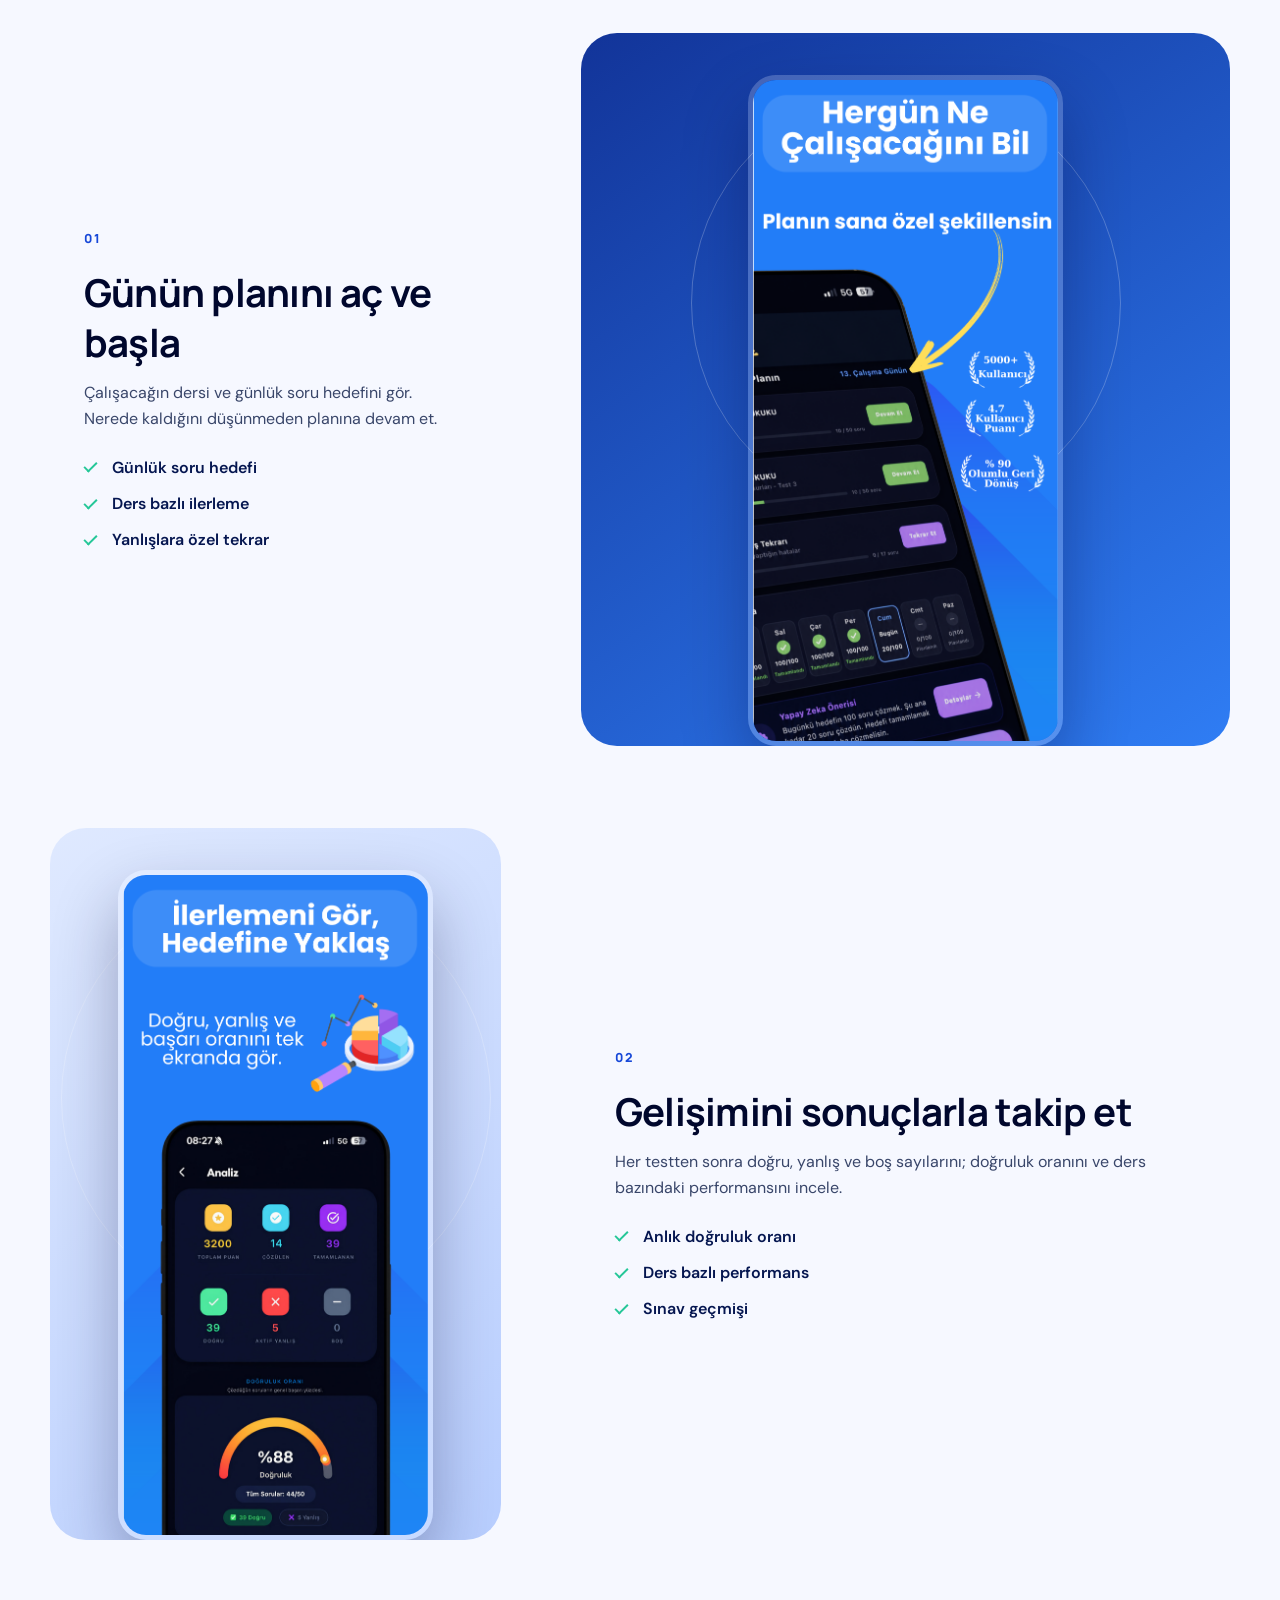
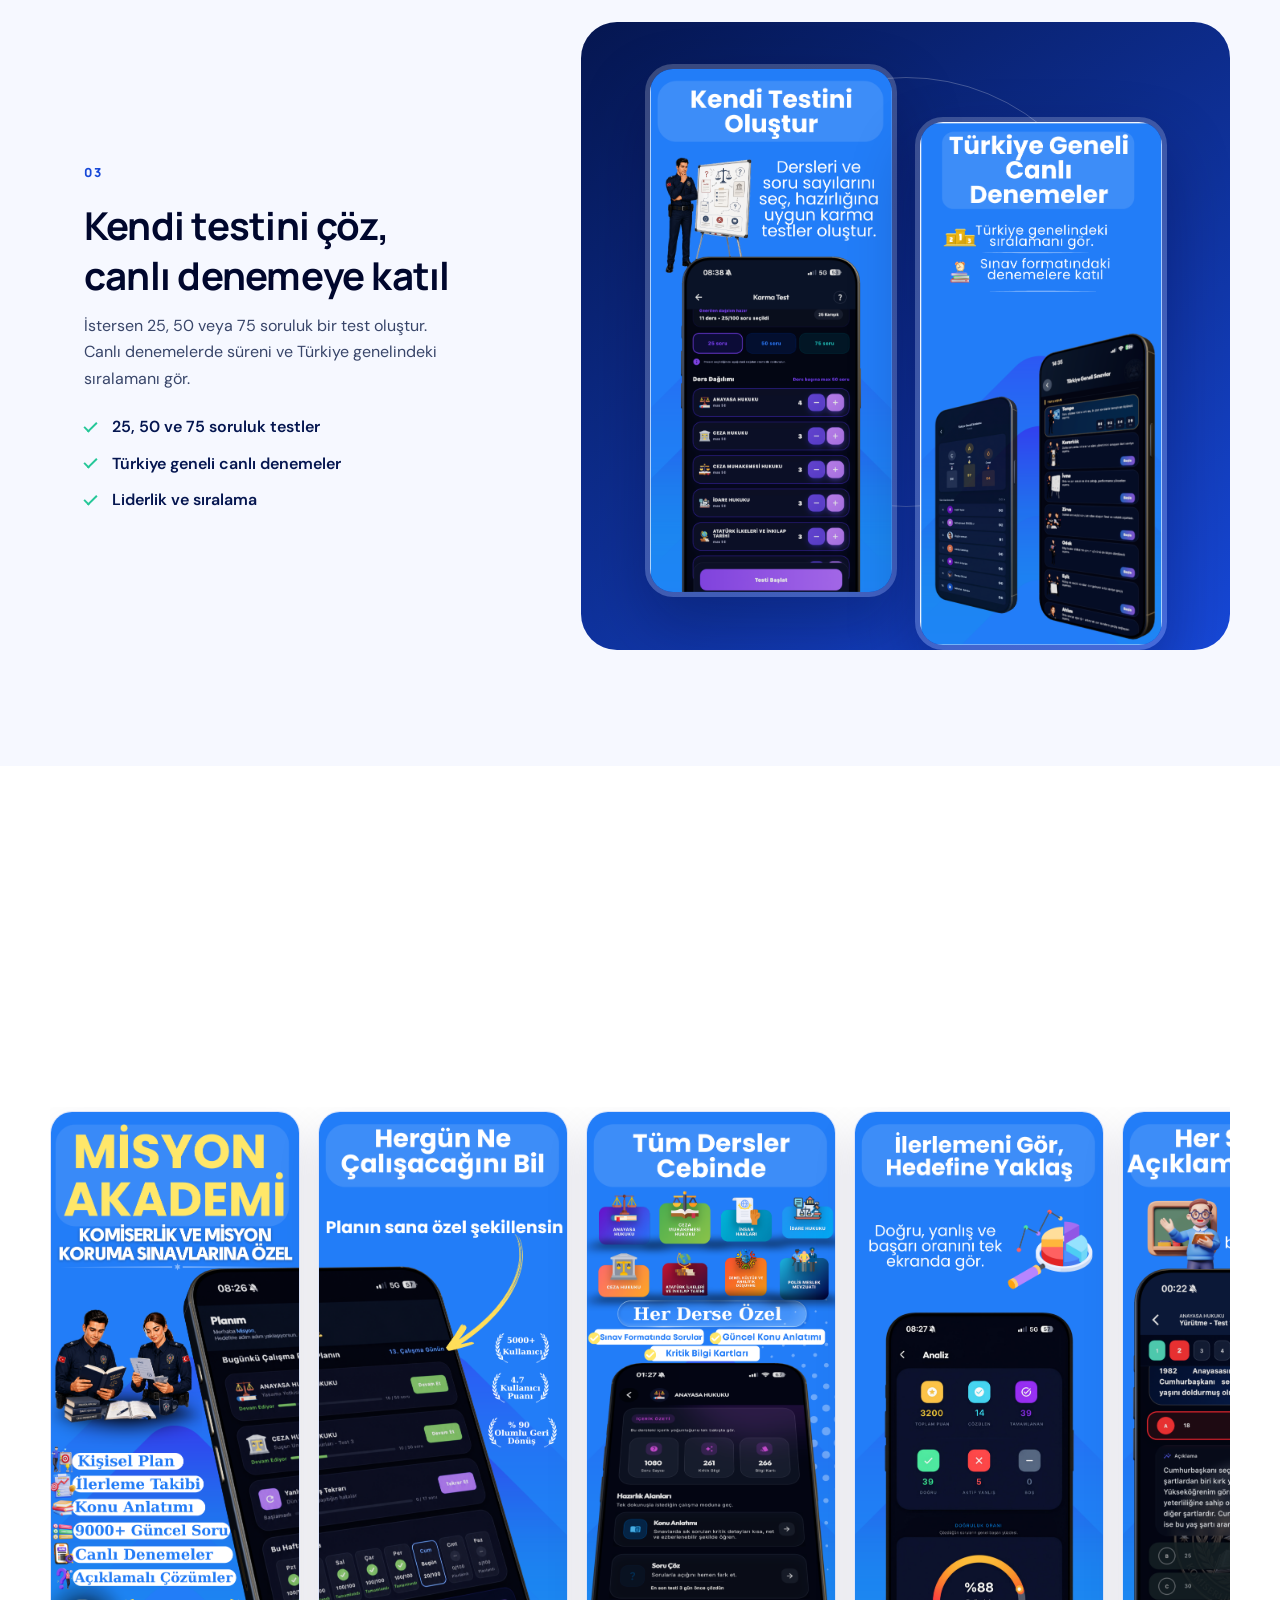
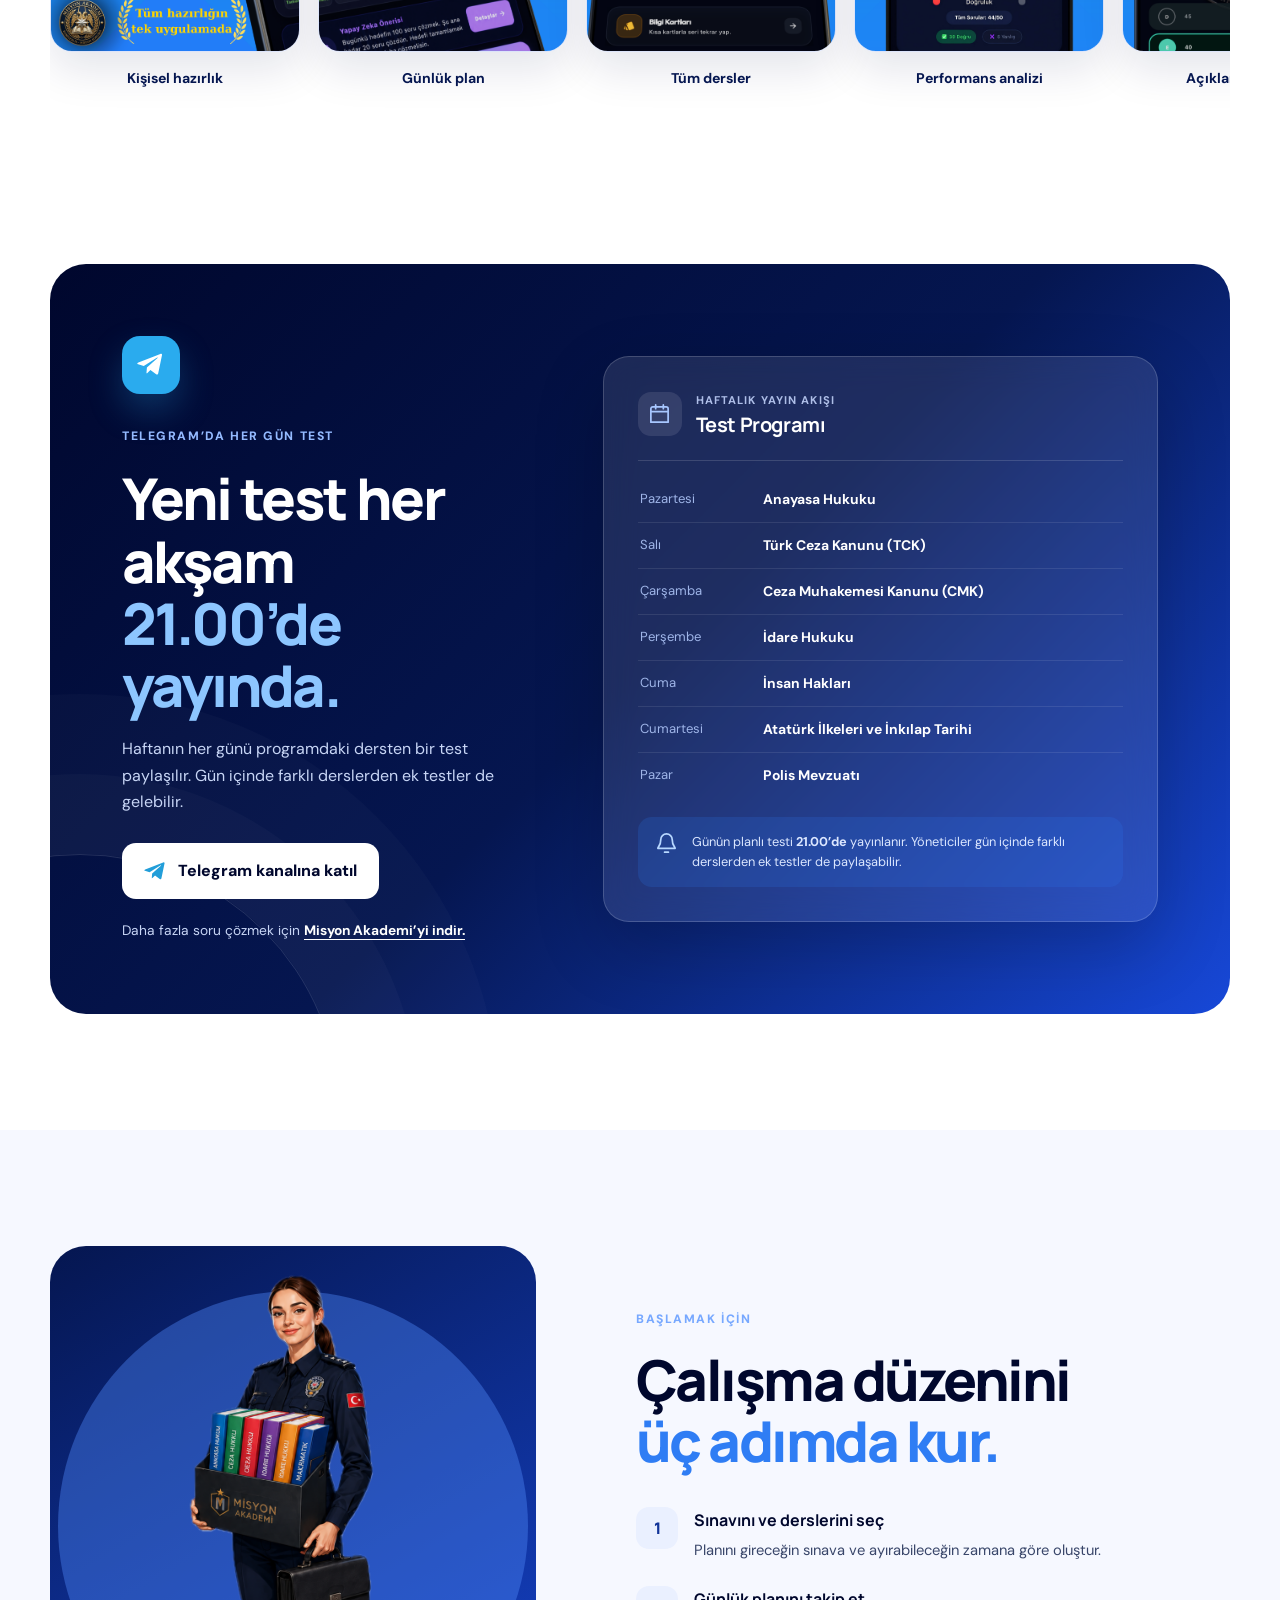
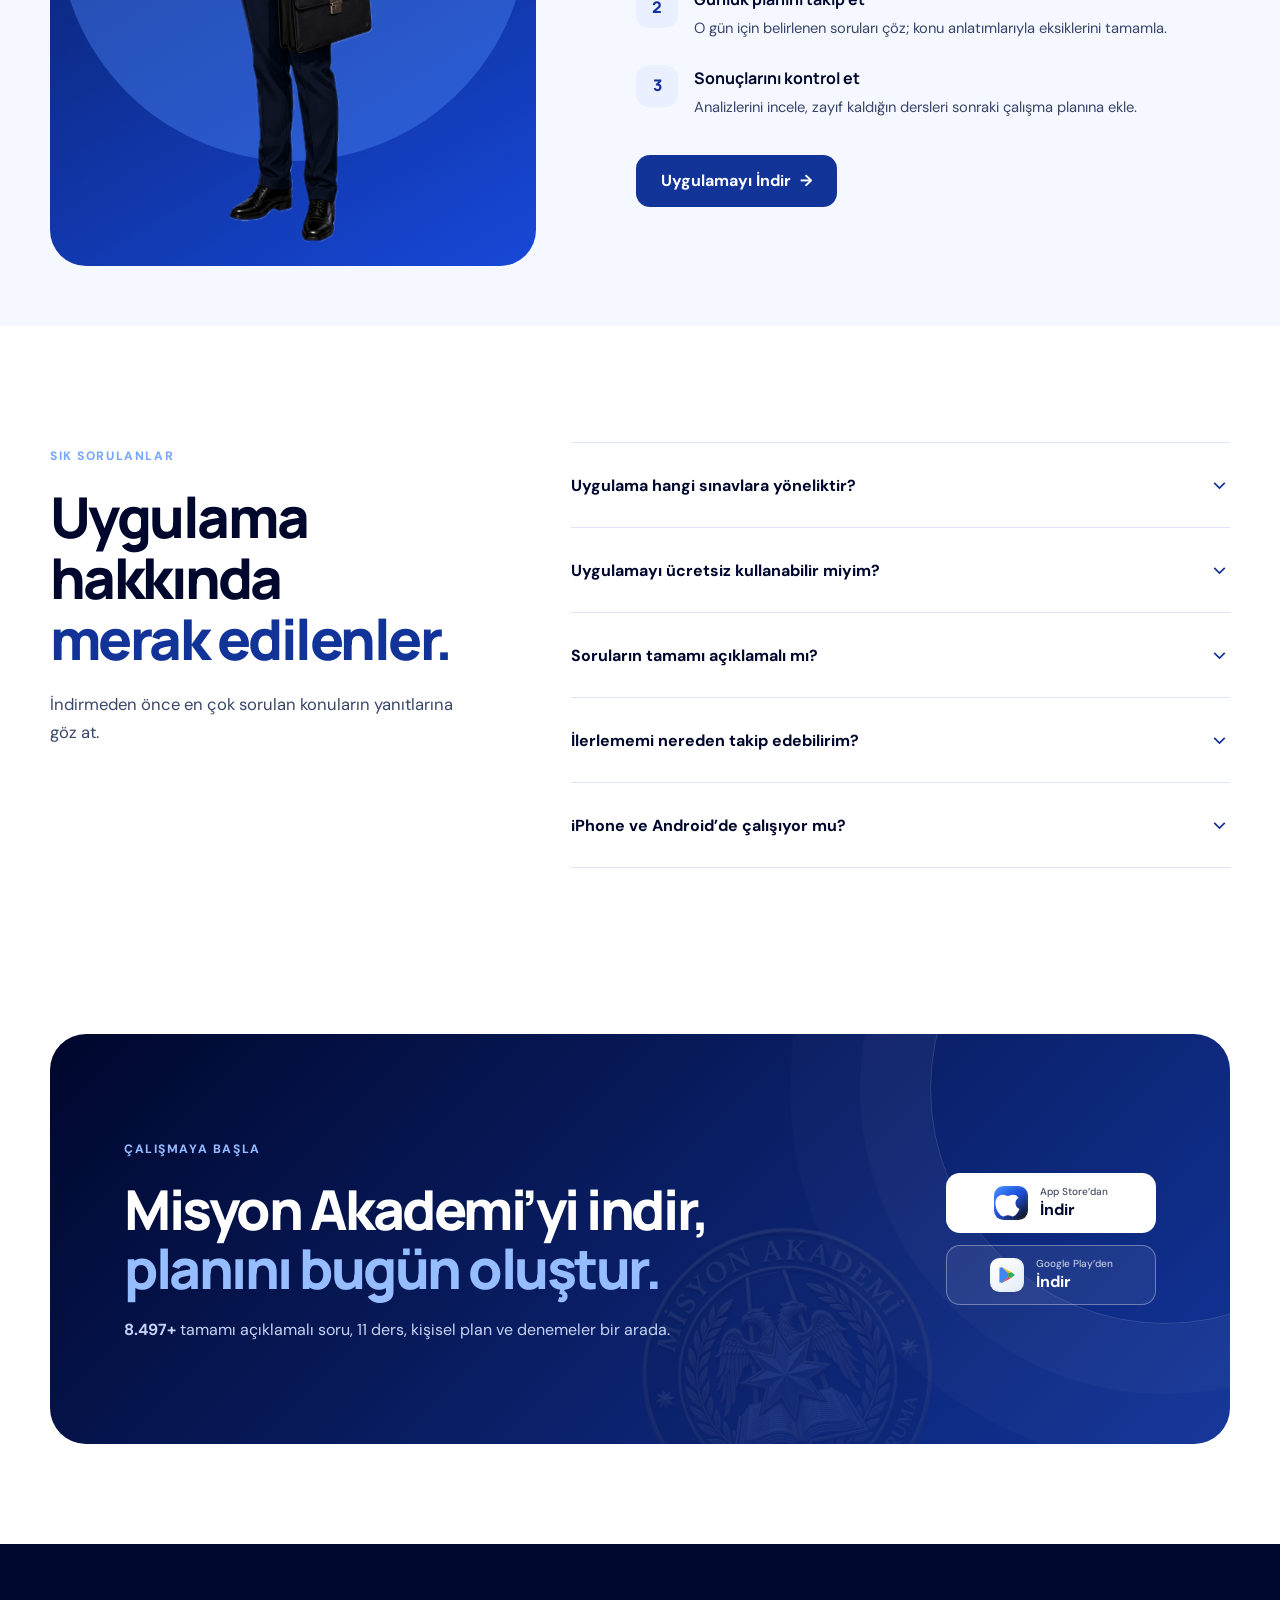
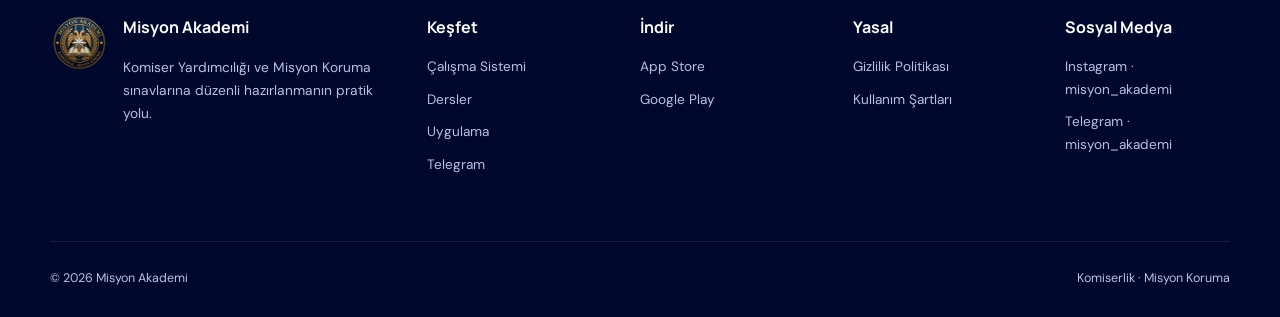
==== commit f2234115: "Add files via upload" ====
--- a/index.html
+++ b/index.html
@@ -4,7 +4,7 @@
     <meta charset="UTF-8" />
     <meta name="viewport" content="width=device-width, initial-scale=1" />
     <title>Misyon Akademi | Komiserlik ve Misyon Koruma Sınavlarına Hazırlık</title>
-    <meta name="description" content="Misyon Akademi ile Komiserlik ve Misyon Koruma sınavlarına kişisel plan, 9.000+ güncel soru, açıklamalı çözümler, denemeler ve performans analiziyle hazırlan." />
+    <meta name="description" content="Misyon Akademi ile Komiser Yardımcılığı ve Misyon Koruma sınavlarına hazırlan. 9.000+ açıklamalı soru, günlük plan, denemeler ve performans analizi." />
     <meta name="theme-color" content="#00072d" />
     <meta property="og:type" content="website" />
     <meta property="og:title" content="Misyon Akademi" />
@@ -34,7 +34,7 @@
           <a href="#sss">SSS</a>
         </nav>
 
-        <a class="button button-small button-light desktop-download" href="#indir">Ücretsiz Başla</a>
+        <a class="button button-small button-light desktop-download" href="#indir">Uygulamayı İndir</a>
         <button class="menu-button" id="menuButton" aria-label="Menüyü aç" aria-expanded="false" aria-controls="mobileNav">
           <svg viewBox="0 0 24 24" aria-hidden="true"><path d="M4 7h16M4 12h16M4 17h16" /></svg>
         </button>
@@ -46,7 +46,7 @@
         <a href="#ekranlar">Uygulama</a>
         <a href="#telegram">Telegram</a>
         <a href="#sss">SSS</a>
-        <a href="#indir">Ücretsiz Başla</a>
+        <a href="#indir">Uygulamayı İndir</a>
       </nav>
     </header>
 
@@ -56,9 +56,9 @@
         <div class="hero-orb orb-two"></div>
         <div class="container hero-grid">
           <div class="hero-copy reveal">
-            <div class="eyebrow"><span></span> iOS ve Android’de yayında</div>
-            <h1>Hedefindeki sınava, <em>ne çalışacağını bilerek</em> hazırlan.</h1>
-            <p>Misyon Akademi; Komiserlik ve Misyon Koruma hazırlığını kişisel plana dönüştürür. Soruları çöz, eksiklerini gör ve her gün hedefe biraz daha yaklaş.</p>
+            <div class="eyebrow"><span></span> iOS ve Android için hazır</div>
+            <h1>Sınav hazırlığını planla, <em>her gün ne çalışacağını bil.</em></h1>
+            <p>Misyon Akademi, Komiser Yardımcılığı ve Misyon Koruma adayları için geliştirildi. Günlük planını takip et, açıklamalı soruları çöz ve eksik olduğun konuları tek yerden gör.</p>
 
             <div class="hero-actions" id="indir">
               <a class="store-button store-button-white" href="https://apps.apple.com/us/app/komiserlik-misyon-koruma/id6760534055" target="_blank" rel="noreferrer">
@@ -73,7 +73,7 @@
 
             <div class="hero-note">
               <svg viewBox="0 0 24 24" aria-hidden="true"><path d="m5 12 4 4L19 6" /></svg>
-              Her gün ücretsiz sorularla hemen başla
+              Her gün sunulan ücretsiz sorularla çalışmaya başla
             </div>
           </div>
 
@@ -89,8 +89,8 @@
 
       <section class="metrics" aria-label="Misyon Akademi istatistikleri">
         <div class="container metric-grid reveal">
-          <div><strong class="count-up" data-count-to="9000" data-suffix="+">9.000+</strong><span>Güncel soru</span></div>
-          <div><strong class="count-up" data-count-to="11">11</strong><span>Ders alanı</span></div>
+          <div><strong class="count-up" data-count-to="9000" data-suffix="+">9.000+</strong><span>Güncel ve tamamı açıklamalı soru</span></div>
+          <div><strong class="count-up" data-count-to="11">11</strong><span>Ders</span></div>
           <div><strong class="count-up" data-count-to="5000" data-suffix="+">5.000+</strong><span>Aktif kullanıcı</span></div>
           <div><strong class="count-up" data-count-to="4.7" data-decimals="1" data-suffix=" / 5">4.7 / 5</strong><span>Kullanıcı puanı</span></div>
           <div class="premium-daily"><p class="premium-daily-label">Bugün <strong id="dailyPremiumCount" class="count-up" data-count-to="10" data-sequential="true">10</strong> yeni Premium üye</p></div>
@@ -100,41 +100,41 @@
       <section class="section system-section" id="sistem">
         <div class="container">
           <header class="section-heading centered reveal">
-            <span class="kicker">Her uygulamanın içinde</span>
-            <h2>Sadece bir soru bankası değil,<br /><em>tam bir çalışma sistemi.</em></h2>
-            <p>Hazırlığın her aşaması birbiriyle bağlantılı çalışır. Böylece yalnızca soru çözmez, gerçekten ilerlersin.</p>
+            <span class="kicker">Çalışırken ihtiyacın olanlar</span>
+            <h2>Planın, soruların ve sonuçların<br /><em>tek yerde.</em></h2>
+            <p>Ne çözeceğini planla, sonucunu gör ve tekrar etmen gereken konulara dön. Çalışma düzenini farklı araçlarla uğraşmadan sürdürebilirsin.</p>
           </header>
 
           <div class="feature-grid">
             <article class="feature-card reveal">
               <span class="feature-icon"><svg viewBox="0 0 24 24" aria-hidden="true"><path d="M4 5h16v14H4zM8 3v4m8-4v4M7 11h4m-4 4h7" /></svg></span>
               <h3>Kişisel Çalışma Planı</h3>
-              <p>Günlük hedeflerini ve çalışacağın dersleri tek ekranda gör. Kaldığın yerden devam et.</p>
+              <p>Günlük hedefini belirle; hangi dersten kaç soru çözeceğini önceden gör.</p>
             </article>
             <article class="feature-card reveal delay-one">
               <span class="feature-icon"><svg viewBox="0 0 24 24" aria-hidden="true"><path d="M4 19V9m5 10V5m5 14v-7m5 7V3" /></svg></span>
               <h3>Performans Analizi</h3>
-              <p>Doğru, yanlış, boş ve doğruluk oranını takip et. Zayıf alanlarını verilerle belirle.</p>
+              <p>Doğru, yanlış ve boş sayılarını ders bazında incele. Yeniden çalışman gereken konuları kolayca fark et.</p>
             </article>
             <article class="feature-card reveal delay-two">
               <span class="feature-icon"><svg viewBox="0 0 24 24" aria-hidden="true"><path d="M20 12a8 8 0 1 1-2.3-5.7L20 8M20 3v5h-5" /></svg></span>
               <h3>Yanlış Soru Tekrarı</h3>
-              <p>Yanlış yaptığın soruları yeniden çöz. Eksiklerini rastlantıya bırakmadan kapat.</p>
+              <p>Yanlış cevapladığın soruları ayrı bir listede gör ve hazır olduğunda yeniden çöz.</p>
             </article>
             <article class="feature-card reveal">
               <span class="feature-icon"><svg viewBox="0 0 24 24" aria-hidden="true"><path d="M5 3h14v18H5zM8 7h8M8 11h8M8 15h5" /></svg></span>
               <h3>Açıklamalı Çözümler</h3>
-              <p>Her sorunun neden doğru veya yanlış olduğunu öğren, bilgini çözüm sırasında pekiştir.</p>
+              <p>Cevabı kontrol etmekle kalma; her sorunun açıklamasını okuyarak konuyu pekiştir.</p>
             </article>
             <article class="feature-card reveal delay-one">
               <span class="feature-icon"><svg viewBox="0 0 24 24" aria-hidden="true"><path d="M4 6h16v12H4zM8 10h8m-8 4h5M7 3v3m10-3v3" /></svg></span>
               <h3>Karma ve Canlı Denemeler</h3>
-              <p>Ders ve soru sayısını seçerek testini oluştur ya da Türkiye geneli denemelere katıl.</p>
+              <p>Dersleri ve soru sayısını seçerek kendi testini hazırla veya Türkiye geneli canlı denemeye katıl.</p>
             </article>
             <article class="feature-card reveal delay-two">
               <span class="feature-icon"><svg viewBox="0 0 24 24" aria-hidden="true"><path d="M8 21h8M12 17v4M6 4h12v5a6 6 0 0 1-12 0V4Zm0 2H3v2a4 4 0 0 0 4 4m11-6h3v2a4 4 0 0 1-4 4" /></svg></span>
               <h3>Sıralama ve Başarı</h3>
-              <p>Türkiye genelindeki sıranı gör, rozetlerle gelişimini görünür kıl ve motivasyonunu koru.</p>
+              <p>Canlı deneme sonuçlarını ve sıralamanı gör. Düzenli çalıştıkça performansındaki değişimi takip et.</p>
             </article>
           </div>
         </div>
@@ -143,8 +143,8 @@
       <section class="section subjects-section" id="dersler">
         <div class="container">
           <div class="section-heading split-heading reveal">
-            <div><span class="kicker">Sınav kapsamı</span><h2>Tüm dersler<br /><em>tek yerde.</em></h2></div>
-            <p>Komiserlik ve Misyon Koruma sınavlarında ihtiyaç duyduğun temel derslere, konu anlatımlarına ve sorulara aynı akıştan ulaş.</p>
+            <div><span class="kicker">Sınav kapsamı</span><h2>Sınavdaki 11 derse<br /><em>tek yerden ulaş.</em></h2></div>
+            <p>Komiser Yardımcılığı ve Misyon Koruma sınavlarında çalışman gereken derslerin sorularına ve konu içeriklerine uygulamadan ulaşabilirsin.</p>
           </div>
 
           <div class="subject-grid reveal">
@@ -166,22 +166,22 @@
       <section class="section product-story" id="ekranlar">
         <div class="container">
           <header class="section-heading centered reveal">
-            <span class="kicker">Nasıl çalışır?</span>
-            <h2>Hazırlığının kontrolü<br /><em>her zaman sende.</em></h2>
+            <span class="kicker">Uygulama nasıl çalışır?</span>
+            <h2>Çalışma düzenini<br /><em>birkaç adımda kur.</em></h2>
           </header>
 
           <div class="story-row reveal">
-            <div class="story-copy"><span class="story-number">01</span><h3>Her gün ne çalışacağını bil</h3><p>Kişisel planın, günlük hedefleri ve tamamlaman gereken dersleri önceliklendirir. Dağılmadan, kaldığın yerden devam edersin.</p><ul><li>Günlük soru hedefi</li><li>Ders bazlı ilerleme</li><li>Yanlışlara özel tekrar</li></ul></div>
+            <div class="story-copy"><span class="story-number">01</span><h3>Günün planını aç ve başla</h3><p>Çalışacağın dersi ve günlük soru hedefini gör. Nerede kaldığını düşünmeden planına devam et.</p><ul><li>Günlük soru hedefi</li><li>Ders bazlı ilerleme</li><li>Yanlışlara özel tekrar</li></ul></div>
             <div class="story-media story-media-blue"><img src="./assets/screenshots/2.png" alt="Misyon Akademi kişisel günlük çalışma planı" loading="lazy" /></div>
           </div>
 
           <div class="story-row story-row-reverse reveal">
-            <div class="story-copy"><span class="story-number">02</span><h3>Sonucunu değil, gelişimini ölç</h3><p>Başarı yüzdesi, doğru-yanlış dağılımı ve tamamlanan testlerle hangi noktada olduğunu net biçimde görürsün.</p><ul><li>Anlık doğruluk oranı</li><li>Ders bazlı performans</li><li>Sınav geçmişi</li></ul></div>
+            <div class="story-copy"><span class="story-number">02</span><h3>Gelişimini sonuçlarla takip et</h3><p>Her testten sonra doğru, yanlış ve boş sayılarını; doğruluk oranını ve ders bazındaki performansını incele.</p><ul><li>Anlık doğruluk oranı</li><li>Ders bazlı performans</li><li>Sınav geçmişi</li></ul></div>
             <div class="story-media story-media-ice"><img src="./assets/screenshots/4.png" alt="Misyon Akademi başarı ve ilerleme analizi" loading="lazy" /></div>
           </div>
 
           <div class="story-row reveal">
-            <div class="story-copy"><span class="story-number">03</span><h3>Sınav atmosferini önceden yaşa</h3><p>Karma testlerle kendi sınavını kur, canlı denemelerde süreyi yönet ve Türkiye genelindeki sıralamanı gör.</p><ul><li>25, 50 ve 75 soruluk testler</li><li>Türkiye geneli canlı denemeler</li><li>Liderlik ve sıralama</li></ul></div>
+            <div class="story-copy"><span class="story-number">03</span><h3>Kendi testini çöz, canlı denemeye katıl</h3><p>İstersen 25, 50 veya 75 soruluk bir test oluştur. Canlı denemelerde süreni ve Türkiye genelindeki sıralamanı gör.</p><ul><li>25, 50 ve 75 soruluk testler</li><li>Türkiye geneli canlı denemeler</li><li>Liderlik ve sıralama</li></ul></div>
             <div class="story-media story-media-duo"><img src="./assets/screenshots/7.png" alt="Misyon Akademi karma test oluşturma ekranı" loading="lazy" /><img src="./assets/screenshots/8.png" alt="Misyon Akademi Türkiye geneli canlı denemeler ekranı" loading="lazy" /></div>
           </div>
         </div>
@@ -190,8 +190,8 @@
       <section class="section gallery-section">
         <div class="container">
           <div class="section-heading split-heading reveal">
-            <div><span class="kicker">Uygulamanın içinde</span><h2>Hazırlığın her aşaması<br /><em>tek akışta.</em></h2></div>
-            <p>Konu anlatımından açıklamalı çözüme, kişisel plandan canlı denemeye kadar gerçek uygulama ekranlarını incele.</p>
+            <div><span class="kicker">Uygulama ekranları</span><h2>İndirmeden önce<br /><em>uygulamaya göz at.</em></h2></div>
+            <p>Günlük plan, dersler, açıklamalı çözümler, performans analizi ve canlı deneme ekranlarını incele.</p>
           </div>
           <div class="screen-rail reveal" tabindex="0" aria-label="Uygulama ekranları, yatay kaydırılabilir">
             <figure><img src="./assets/screenshots/1.png" alt="Misyon Akademi genel tanıtım ekranı" loading="lazy" /><figcaption>Kişisel hazırlık</figcaption></figure>
@@ -211,14 +211,14 @@
             <span class="telegram-icon" aria-hidden="true">
               <svg viewBox="0 0 24 24"><path d="M21.4 3.6 18.2 19c-.2 1.1-.9 1.4-1.8.9l-4.9-3.6-2.4 2.3c-.3.3-.5.5-1 .5l.4-5 9.1-8.2c.4-.4-.1-.6-.6-.2L5.8 12.8 1 11.3c-1-.3-1.1-1 .2-1.5L20 2.5c.9-.3 1.7.2 1.4 1.1Z" /></svg>
             </span>
-            <span class="kicker kicker-light">Telegram topluluğu</span>
-            <h2>Her akşam 21.00’de<br /><em>yeni test.</em></h2>
-            <p>Günlük planlanan testleri, duyuruları ve yöneticilerimizin gün içinde paylaşabileceği sürpriz testleri kaçırma.</p>
+            <span class="kicker kicker-light">Telegram’da her gün test</span>
+            <h2>Yeni test her akşam<br /><em>21.00’de yayında.</em></h2>
+            <p>Haftanın her günü programdaki dersten bir test paylaşılır. Gün içinde farklı derslerden ek testler de gelebilir.</p>
             <a class="telegram-button" href="https://t.me/misyon_akademi" target="_blank" rel="noreferrer">
               <svg viewBox="0 0 24 24" aria-hidden="true"><path d="M21.4 3.6 18.2 19c-.2 1.1-.9 1.4-1.8.9l-4.9-3.6-2.4 2.3c-.3.3-.5.5-1 .5l.4-5 9.1-8.2c.4-.4-.1-.6-.6-.2L5.8 12.8 1 11.3c-1-.3-1.1-1 .2-1.5L20 2.5c.9-.3 1.7.2 1.4 1.1Z" /></svg>
-              @misyon_akademi kanalına katıl
+              Telegram kanalına katıl
             </a>
-            <p class="telegram-app-note">Daha fazla soru için <a href="#indir">Misyon Akademi uygulamasını indir.</a></p>
+            <p class="telegram-app-note">Daha fazla soru çözmek için <a href="#indir">Misyon Akademi’yi indir.</a></p>
           </div>
 
           <div class="schedule-card">
@@ -237,7 +237,7 @@
             </ol>
             <div class="schedule-note">
               <svg viewBox="0 0 24 24" aria-hidden="true"><path d="M18 8a6 6 0 0 0-12 0c0 7-3 7-3 9h18c0-2-3-2-3-9M10 21h4" /></svg>
-              <p>Planlanan testler her akşam <strong>21.00’de</strong> paylaşılır. Gün içinde farklı derslerden sürpriz testler de paylaşılabilir.</p>
+              <p>Günün planlı testi <strong>21.00’de</strong> yayınlanır. Yöneticiler gün içinde farklı derslerden ek testler de paylaşabilir.</p>
             </div>
           </div>
         </div>
@@ -247,26 +247,26 @@
         <div class="container journey-grid">
           <div class="journey-image reveal"><div class="journey-blob"></div><img src="./assets/images/2_polices.png" alt="Misyon Akademi ders içerikleriyle çalışan polis adayı" loading="lazy" /></div>
           <div class="journey-copy reveal delay-one">
-            <span class="kicker">Üç adımda başla</span>
-            <h2>Planla. Çöz.<br /><em>Hedefine yaklaş.</em></h2>
+            <span class="kicker">Başlamak için</span>
+            <h2>Çalışma düzenini<br /><em>üç adımda kur.</em></h2>
             <ol>
-              <li><span>1</span><div><strong>Hedefini ve derslerini seç</strong><p>Hazırlık akışını sınavına ve çalışma düzenine göre kur.</p></div></li>
-              <li><span>2</span><div><strong>Planını günlük olarak uygula</strong><p>Sorular, konu anlatımları ve tekrarlarla düzenli ilerle.</p></div></li>
-              <li><span>3</span><div><strong>Verilerinle eksiklerini kapat</strong><p>Analiz ve denemelerden gelen sonuçları sonraki adımına dönüştür.</p></div></li>
+              <li><span>1</span><div><strong>Sınavını ve derslerini seç</strong><p>Planını gireceğin sınava ve ayırabileceğin zamana göre oluştur.</p></div></li>
+              <li><span>2</span><div><strong>Günlük planını takip et</strong><p>O gün için belirlenen soruları çöz; konu anlatımlarıyla eksiklerini tamamla.</p></div></li>
+              <li><span>3</span><div><strong>Sonuçlarını kontrol et</strong><p>Analizlerini incele, zayıf kaldığın dersleri sonraki çalışma planına ekle.</p></div></li>
             </ol>
-            <a class="button button-primary" href="#indir">Ücretsiz Başla <span aria-hidden="true">→</span></a>
+            <a class="button button-primary" href="#indir">Uygulamayı İndir <span aria-hidden="true">→</span></a>
           </div>
         </div>
       </section>
 
       <section class="section faq-section" id="sss">
         <div class="container faq-grid">
-          <div class="section-heading reveal"><span class="kicker">Sık sorulanlar</span><h2>Başlamadan önce<br /><em>merak ettiklerin.</em></h2><p>Uygulamayı ücretsiz indirerek temel çalışma deneyimini hemen inceleyebilirsin.</p></div>
+          <div class="section-heading reveal"><span class="kicker">Sık sorulanlar</span><h2>Uygulama hakkında<br /><em>merak edilenler.</em></h2><p>İndirmeden önce en çok sorulan konuların yanıtlarına göz at.</p></div>
           <div class="faq-list reveal delay-one">
             <article class="faq-item"><button aria-expanded="false"><span>Uygulama hangi sınavlara yöneliktir?</span><svg viewBox="0 0 24 24" aria-hidden="true"><path d="M6 9l6 6 6-6" /></svg></button><div class="faq-answer"><p>Misyon Akademi, Komiser Yardımcılığı ve Misyon Koruma sınavlarına hazırlanan adaylar için geliştirilmiştir.</p></div></article>
-            <article class="faq-item"><button aria-expanded="false"><span>Ücretsiz olarak başlayabilir miyim?</span><svg viewBox="0 0 24 24" aria-hidden="true"><path d="M6 9l6 6 6-6" /></svg></button><div class="faq-answer"><p>Evet. Uygulamayı ücretsiz indirebilir ve her gün sunulan ücretsiz sorularla çalışmaya başlayabilirsin.</p></div></article>
-            <article class="faq-item"><button aria-expanded="false"><span>Soruların açıklamaları var mı?</span><svg viewBox="0 0 24 24" aria-hidden="true"><path d="M6 9l6 6 6-6" /></svg></button><div class="faq-answer"><p>Evet. Soru çözüm ekranında doğru cevabın yanında konuyu pekiştiren açıklamalar bulunur.</p></div></article>
-            <article class="faq-item"><button aria-expanded="false"><span>İlerlemenin takibini nasıl yaparım?</span><svg viewBox="0 0 24 24" aria-hidden="true"><path d="M6 9l6 6 6-6" /></svg></button><div class="faq-answer"><p>Analiz ekranından doğru, yanlış, boş, doğruluk oranı ve tamamlanan test bilgilerini takip edebilirsin.</p></div></article>
+            <article class="faq-item"><button aria-expanded="false"><span>Uygulamayı ücretsiz kullanabilir miyim?</span><svg viewBox="0 0 24 24" aria-hidden="true"><path d="M6 9l6 6 6-6" /></svg></button><div class="faq-answer"><p>Evet. Uygulamayı ücretsiz indirebilir ve her gün sunulan ücretsiz soruları çözebilirsin. Premium içerikler ayrıca satın alınır.</p></div></article>
+            <article class="faq-item"><button aria-expanded="false"><span>Soruların tamamı açıklamalı mı?</span><svg viewBox="0 0 24 24" aria-hidden="true"><path d="M6 9l6 6 6-6" /></svg></button><div class="faq-answer"><p>Evet. Uygulamadaki soruların tamamında doğru cevabı anlamana yardımcı olan açıklamalar bulunur.</p></div></article>
+            <article class="faq-item"><button aria-expanded="false"><span>İlerlememi nereden takip edebilirim?</span><svg viewBox="0 0 24 24" aria-hidden="true"><path d="M6 9l6 6 6-6" /></svg></button><div class="faq-answer"><p>Analiz ekranında doğru, yanlış ve boş sayılarını; doğruluk oranını ve tamamladığın testleri görebilirsin.</p></div></article>
             <article class="faq-item"><button aria-expanded="false"><span>iPhone ve Android’de çalışıyor mu?</span><svg viewBox="0 0 24 24" aria-hidden="true"><path d="M6 9l6 6 6-6" /></svg></button><div class="faq-answer"><p>Evet. Misyon Akademi hem App Store hem de Google Play üzerinden indirilebilir.</p></div></article>
           </div>
         </div>
@@ -275,7 +275,7 @@
       <section class="download-section">
         <div class="container download-card reveal">
           <img class="download-mark" src="./assets/icons/logo_misyon.png" alt="" />
-          <div><span class="kicker kicker-light">Sıradaki adımın belli</span><h2>Hazırlığını bugün<br /><em>sisteme al.</em></h2><p><strong class="count-up" data-count-to="9000" data-suffix="+">9.000+</strong> soru, kişisel plan, açıklamalı çözümler ve canlı denemeler cebinde.</p></div>
+          <div><span class="kicker kicker-light">Çalışmaya başla</span><h2>Misyon Akademi’yi indir,<br /><em>planını bugün oluştur.</em></h2><p><strong class="count-up" data-count-to="9000" data-suffix="+">9.000+</strong> tamamı açıklamalı soru, 11 ders, kişisel plan ve denemeler bir arada.</p></div>
           <div class="download-actions">
             <a class="store-button store-button-white" href="https://apps.apple.com/us/app/komiserlik-misyon-koruma/id6760534055" target="_blank" rel="noreferrer"><img class="store-icon" src="./assets/icons/apple-store-icon.svg" alt="" aria-hidden="true" /><span><small>App Store’dan</small>İndir</span></a>
             <a class="store-button store-button-outline" href="https://play.google.com/store/apps/details?id=com.misyonakademi.paem&amp;hl=tr" target="_blank" rel="noreferrer"><img class="store-icon" src="./assets/icons/google-play-icon.svg" alt="" aria-hidden="true" /><span><small>Google Play’den</small>İndir</span></a>
@@ -286,7 +286,7 @@
 
     <footer class="site-footer">
       <div class="container footer-grid">
-        <div class="footer-brand"><img src="./assets/icons/logo_misyon.png" alt="" /><div><strong>Misyon Akademi</strong><p>Komiserlik ve Misyon Koruma sınavlarına akıllı hazırlık.</p></div></div>
+        <div class="footer-brand"><img src="./assets/icons/logo_misyon.png" alt="" /><div><strong>Misyon Akademi</strong><p>Komiser Yardımcılığı ve Misyon Koruma sınavlarına düzenli hazırlanmanın pratik yolu.</p></div></div>
         <div><strong>Keşfet</strong><a href="#sistem">Çalışma Sistemi</a><a href="#dersler">Dersler</a><a href="#ekranlar">Uygulama</a><a href="#telegram">Telegram</a></div>
         <div><strong>İndir</strong><a href="https://apps.apple.com/us/app/komiserlik-misyon-koruma/id6760534055" target="_blank" rel="noreferrer">App Store</a><a href="https://play.google.com/store/apps/details?id=com.misyonakademi.paem&amp;hl=tr" target="_blank" rel="noreferrer">Google Play</a></div>
         <div><strong>Yasal</strong><a href="./privacy-policy.html">Gizlilik Politikası</a><a href="./terms-of-service.html">Kullanım Şartları</a></div>
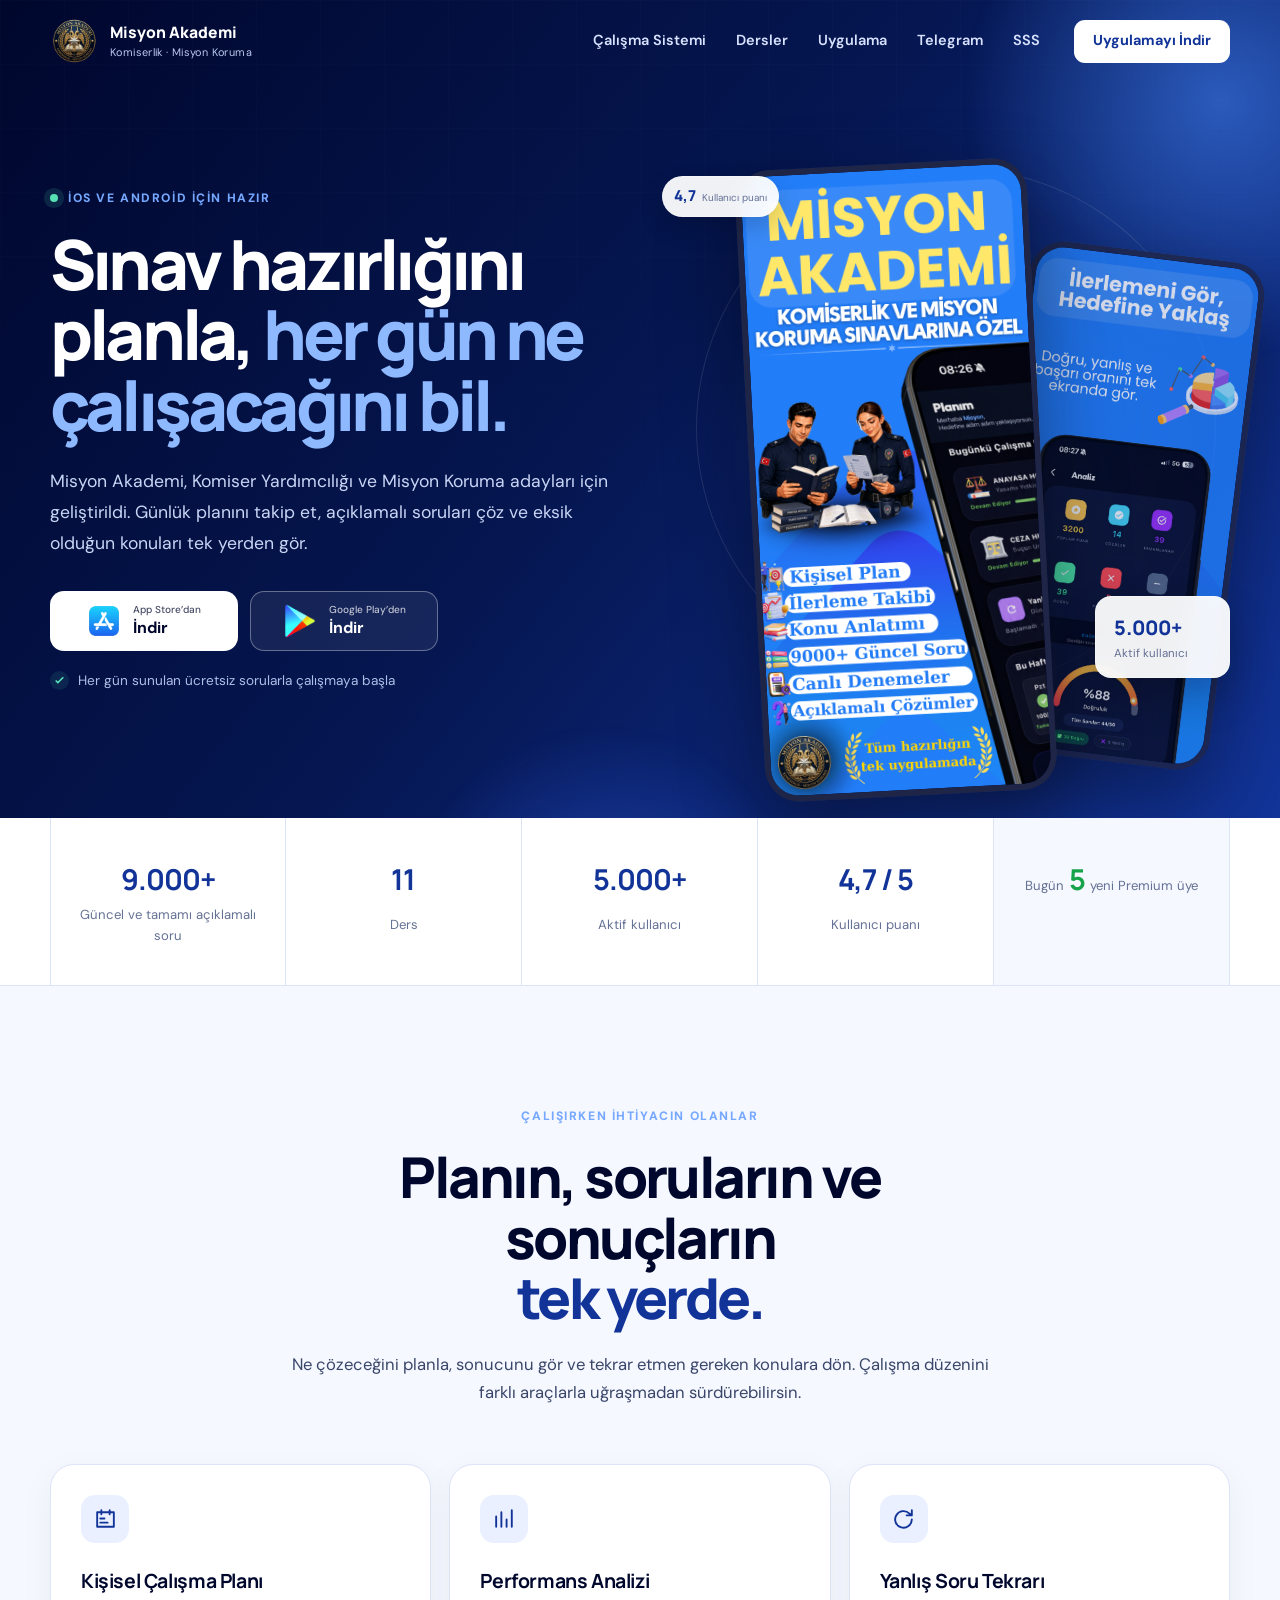
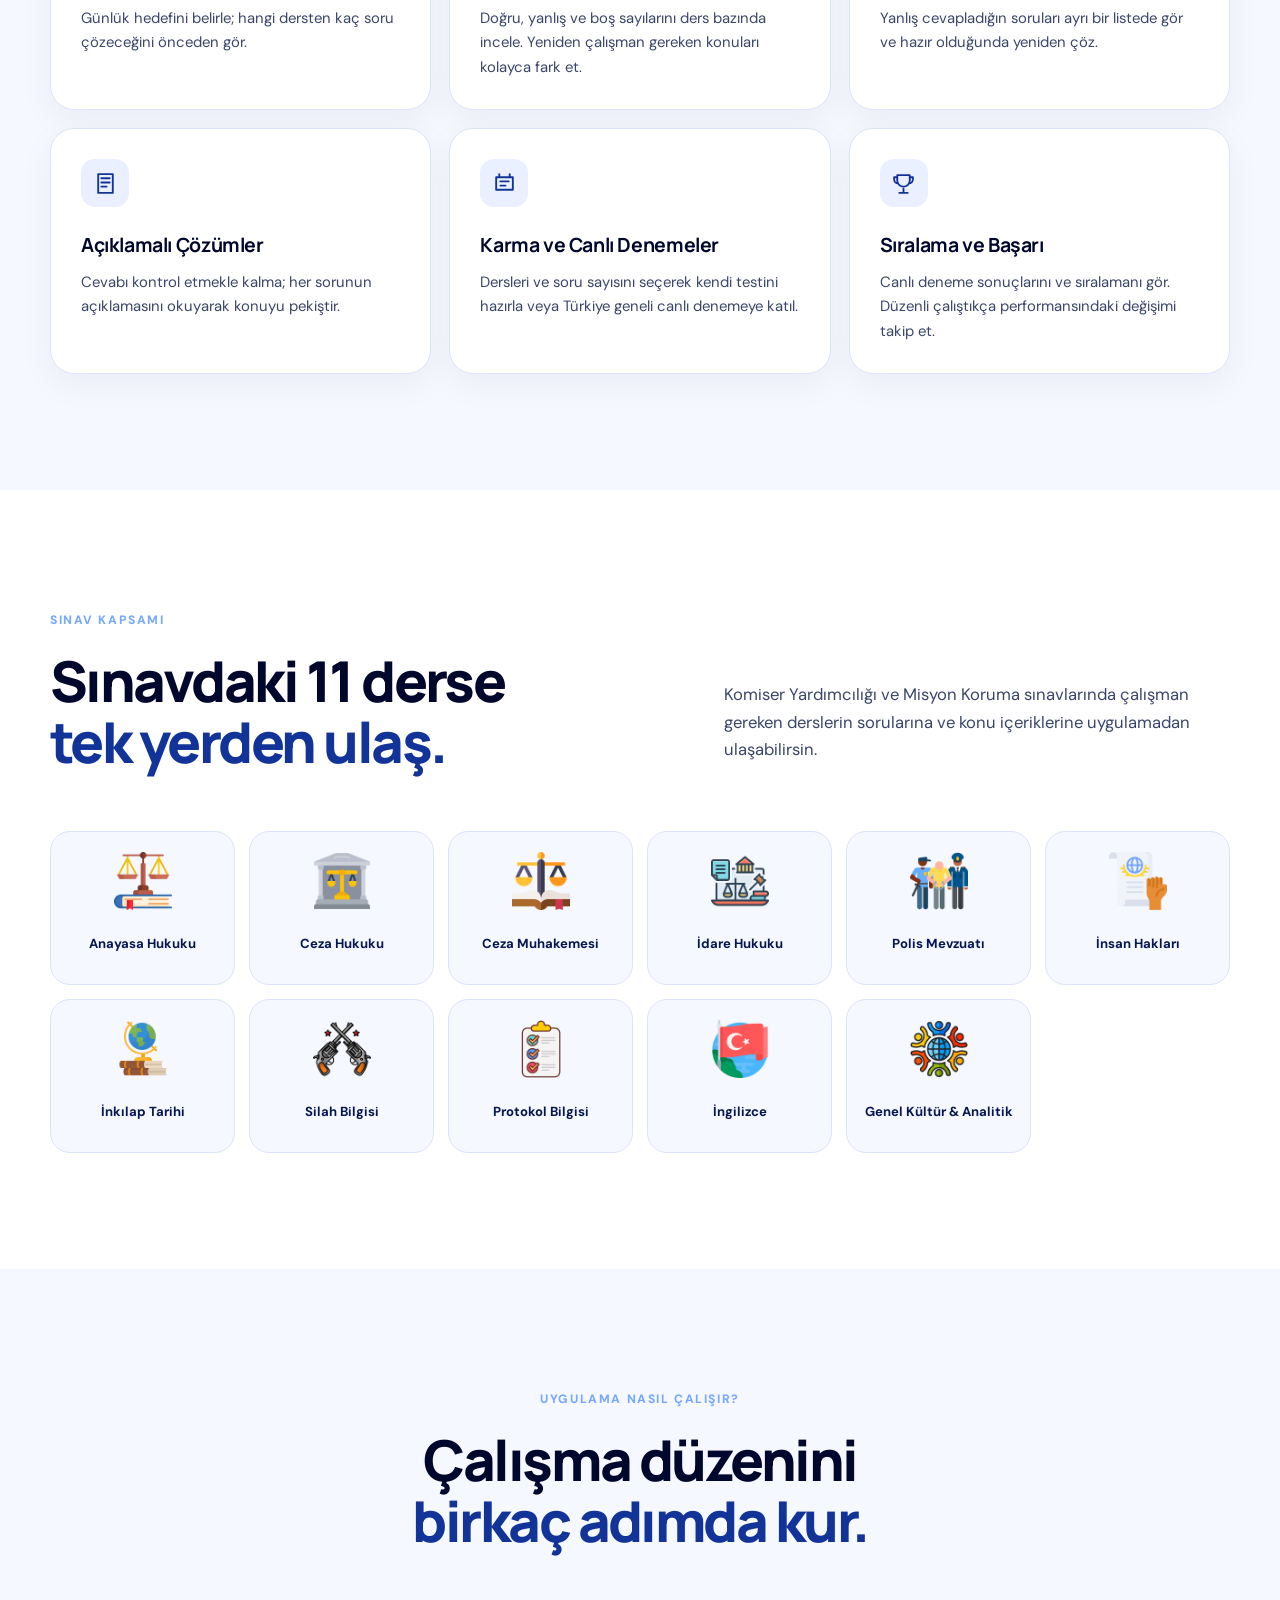
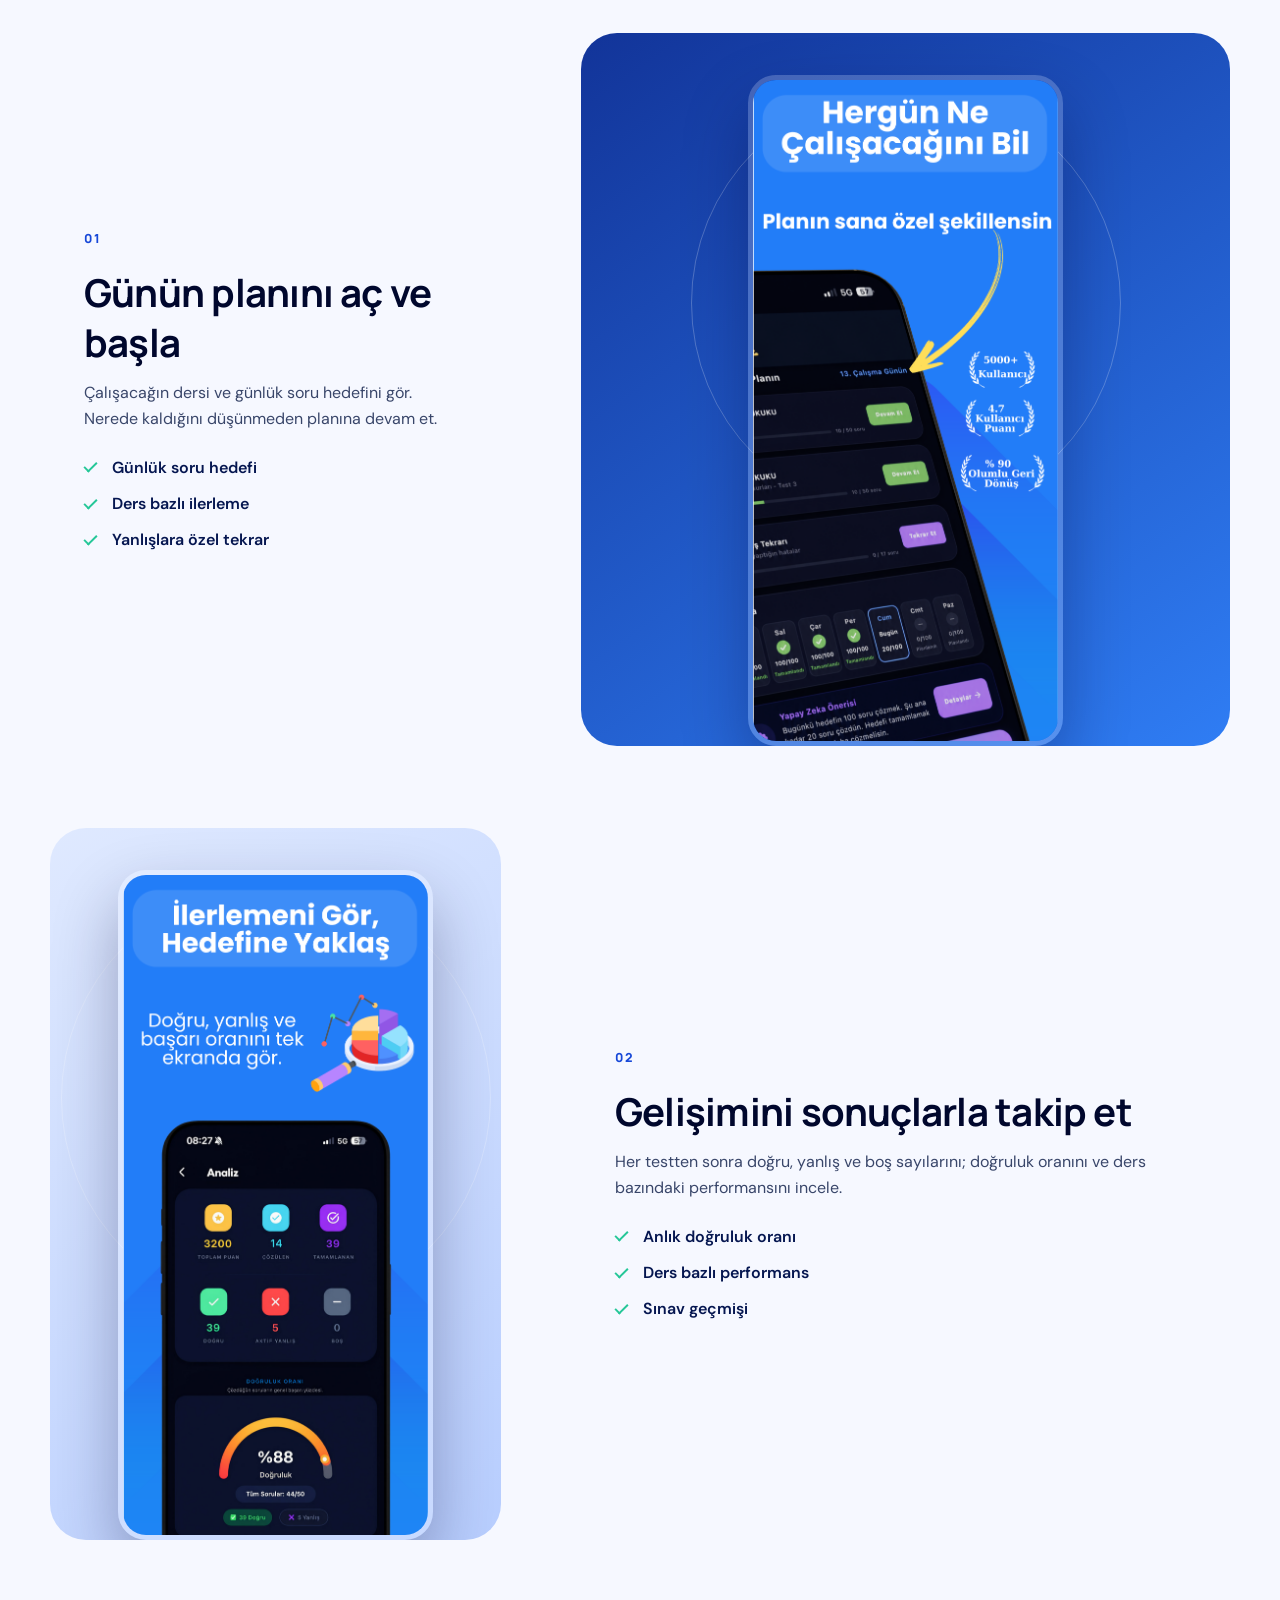
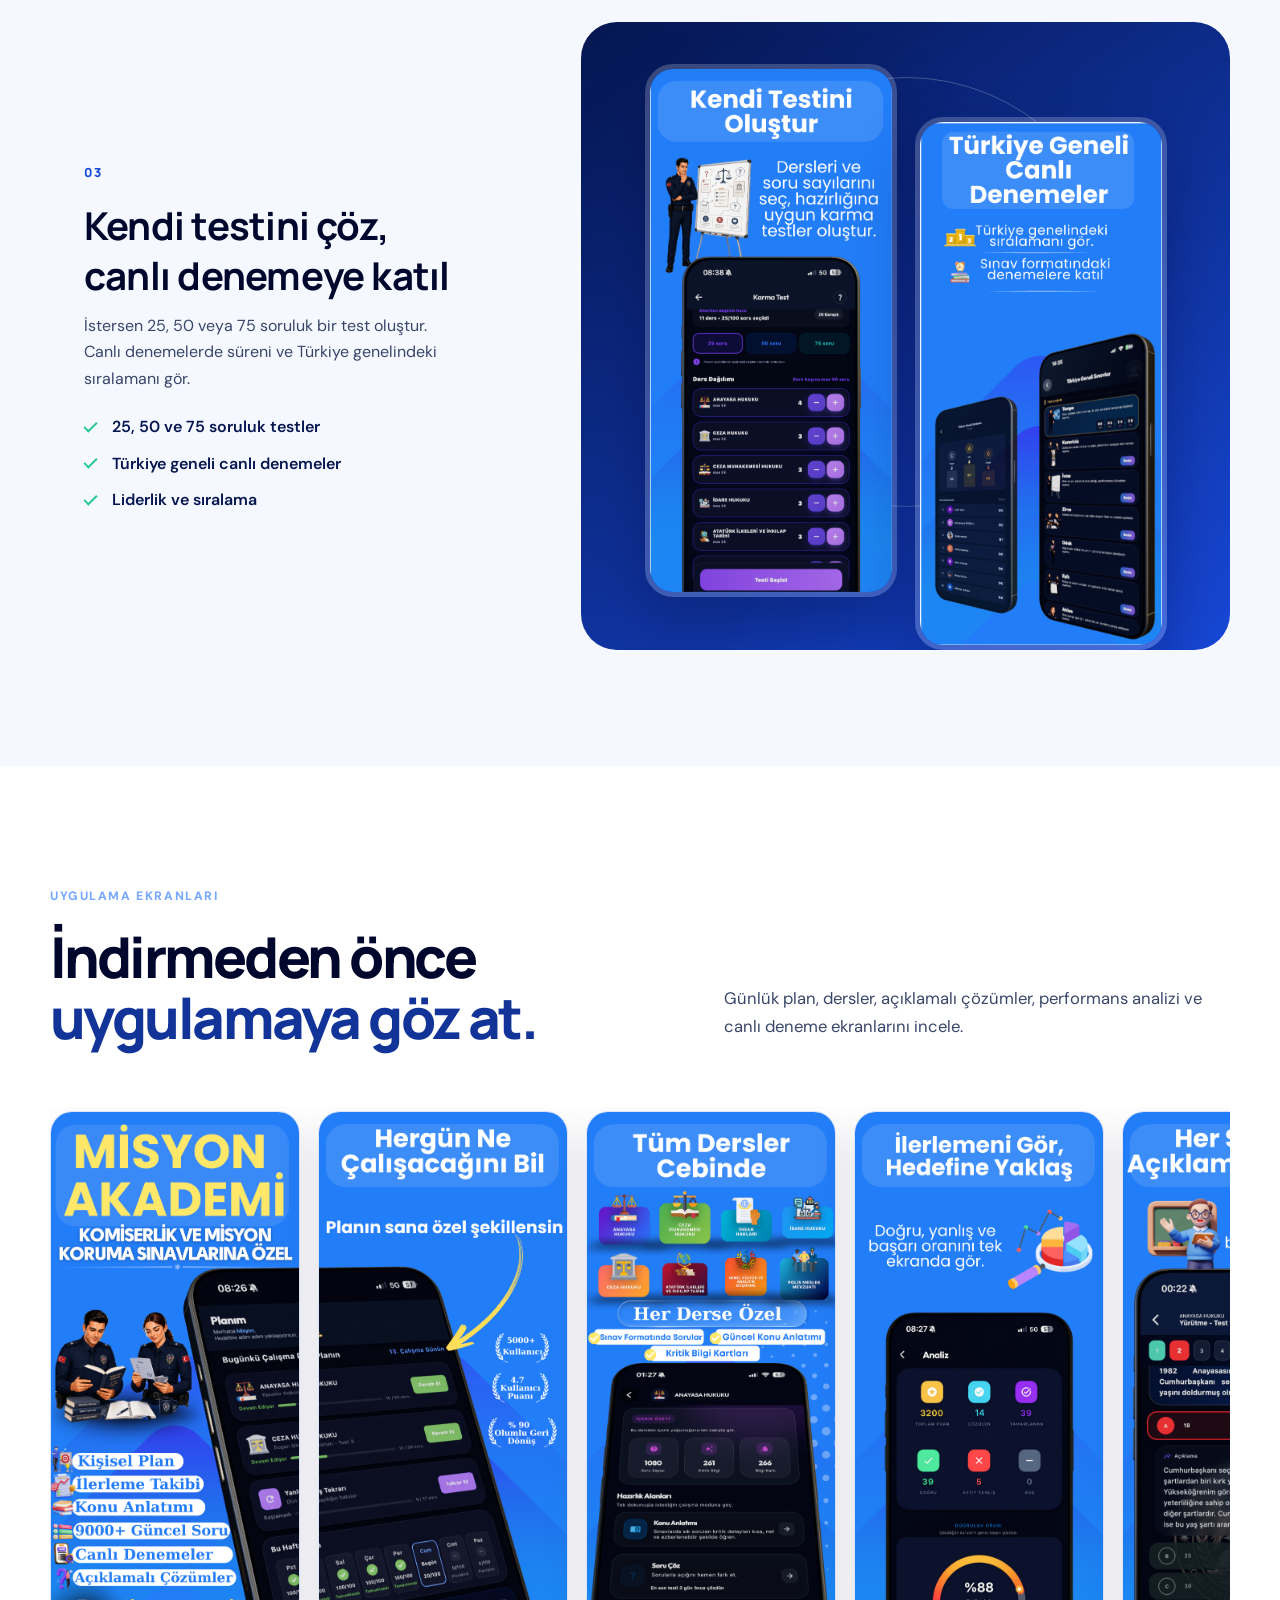
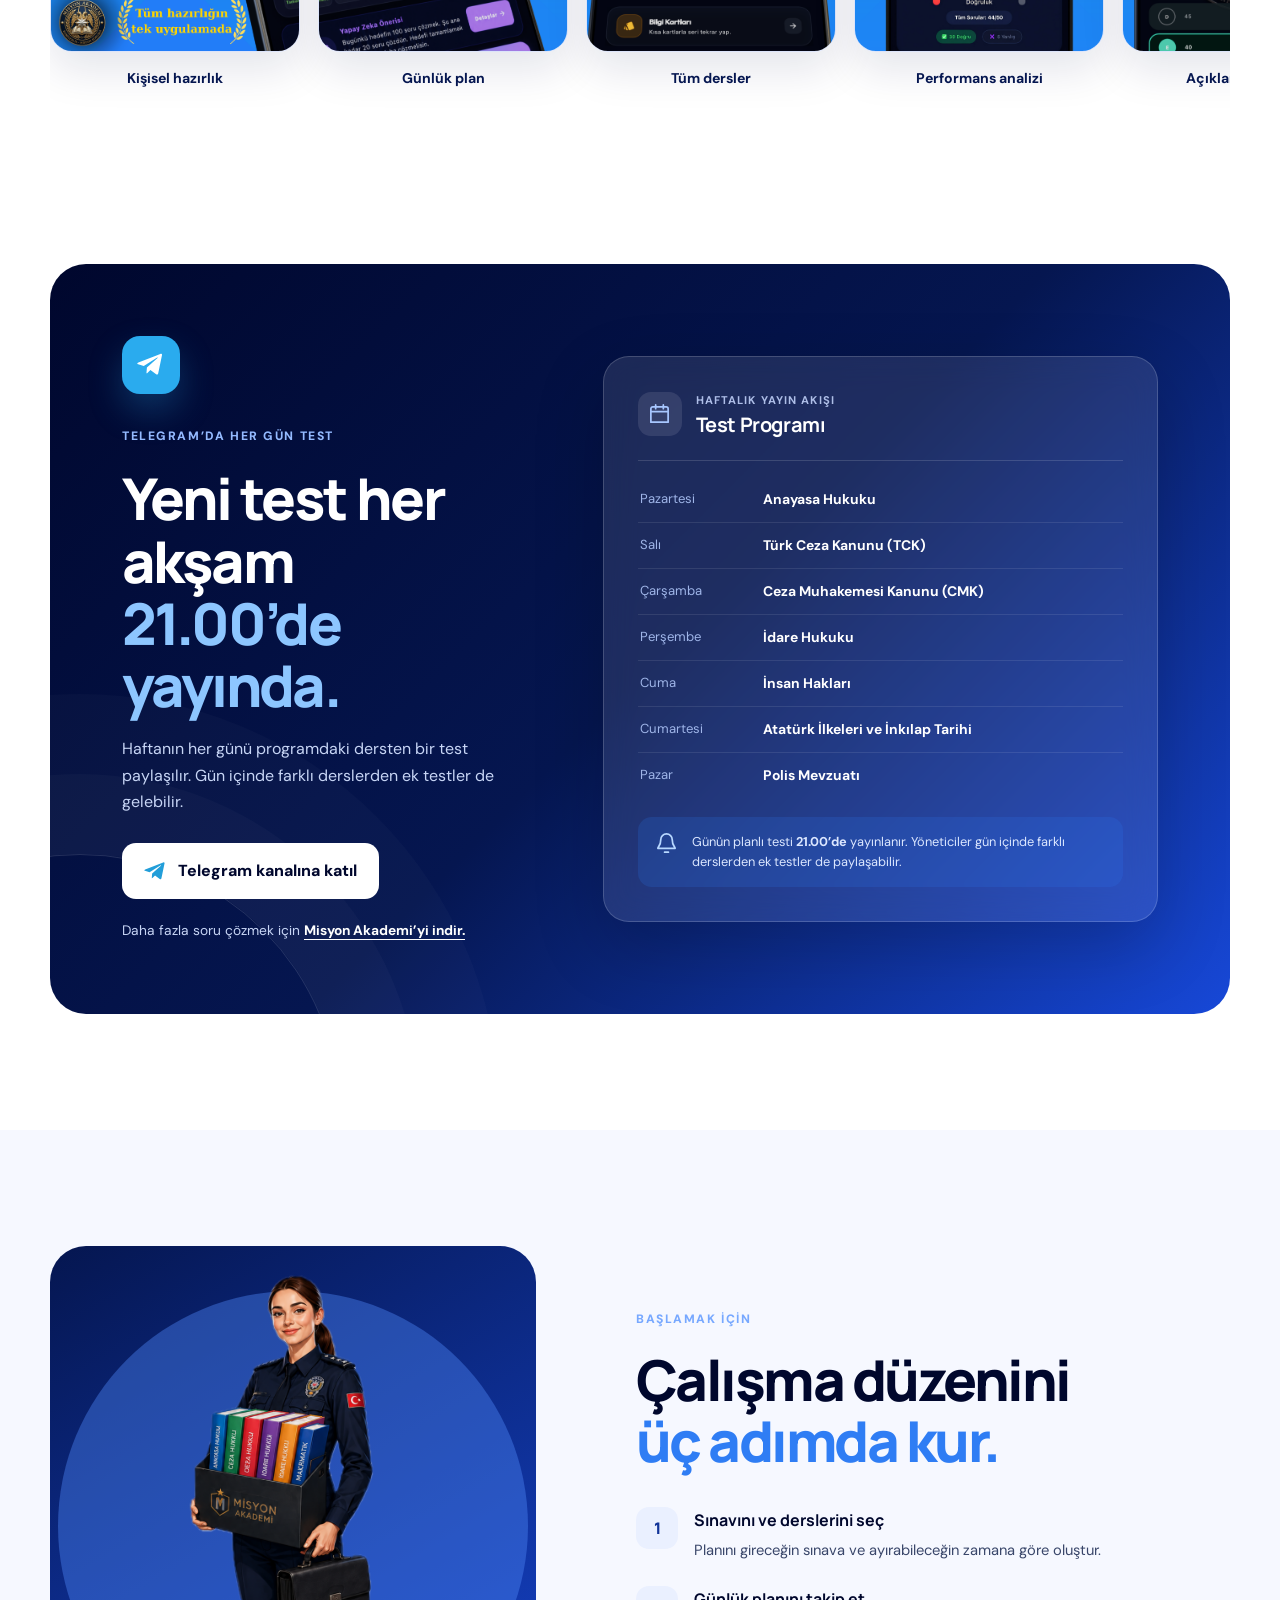
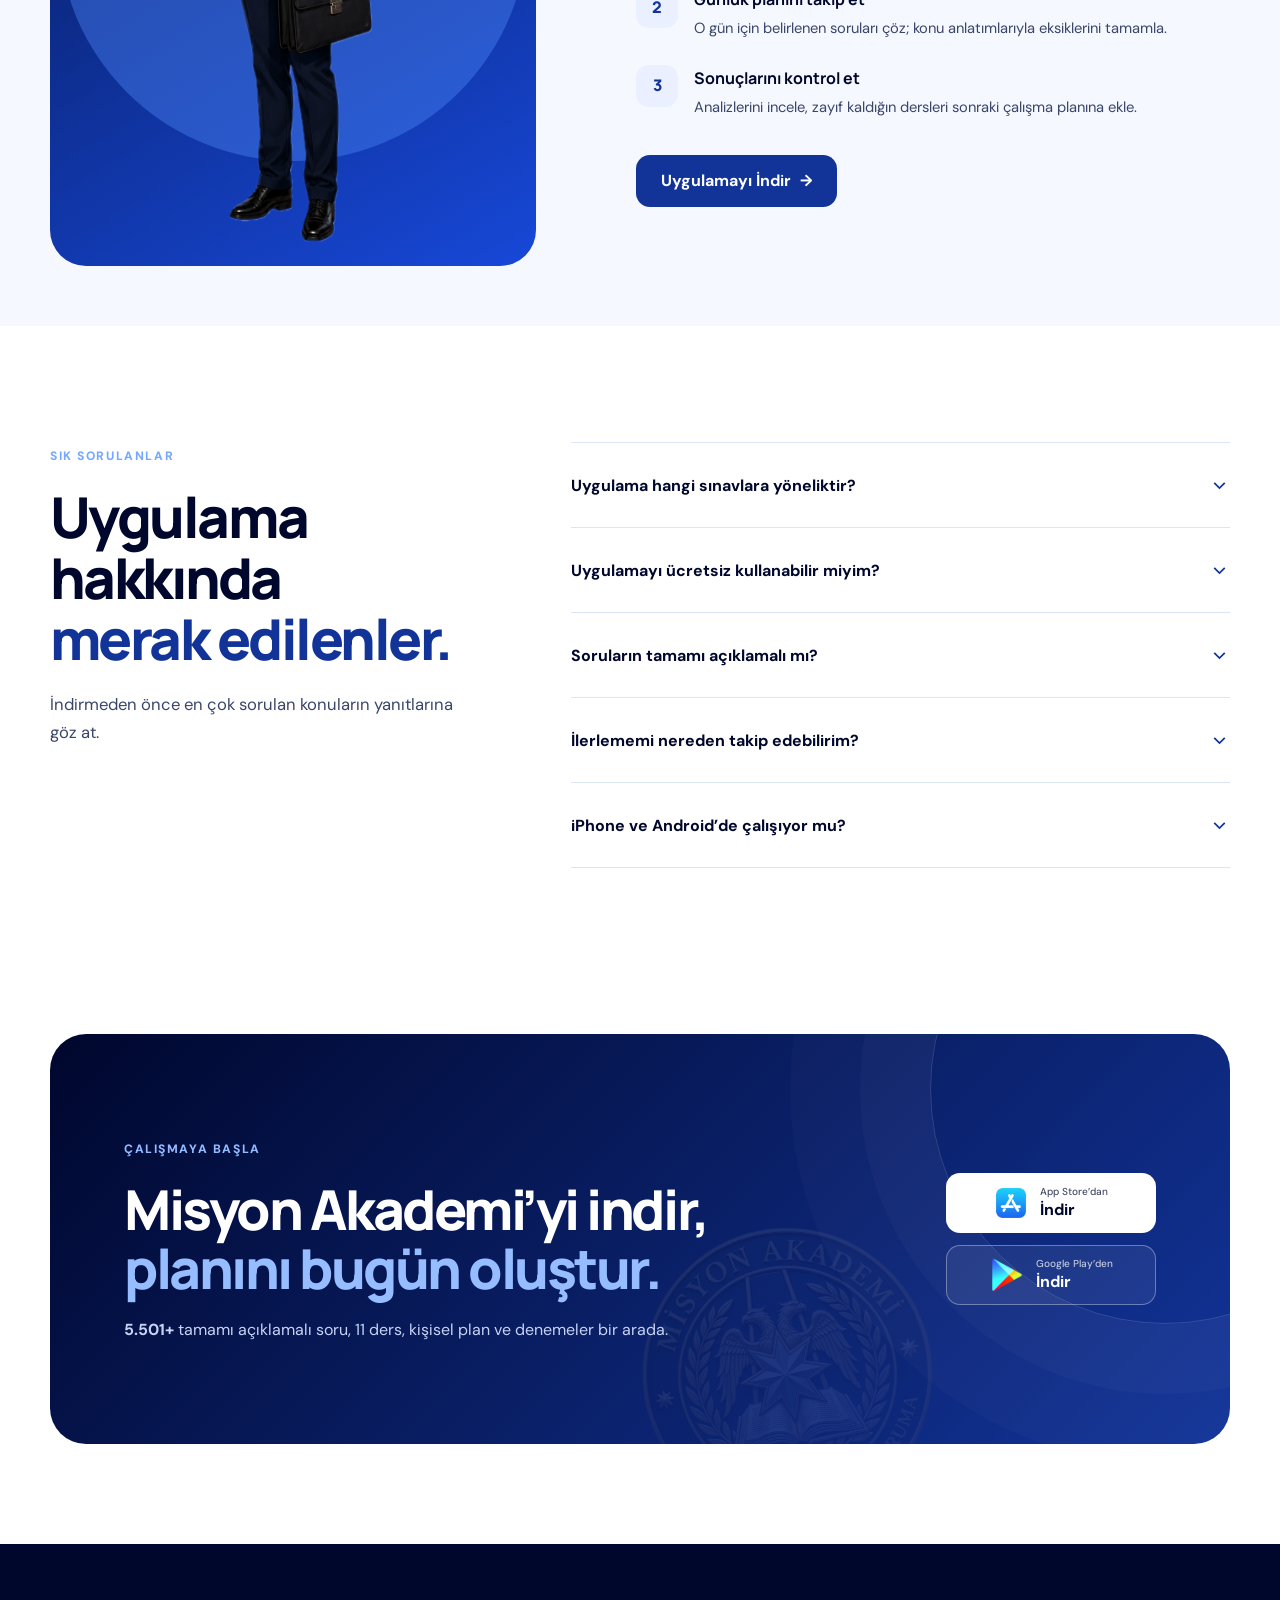
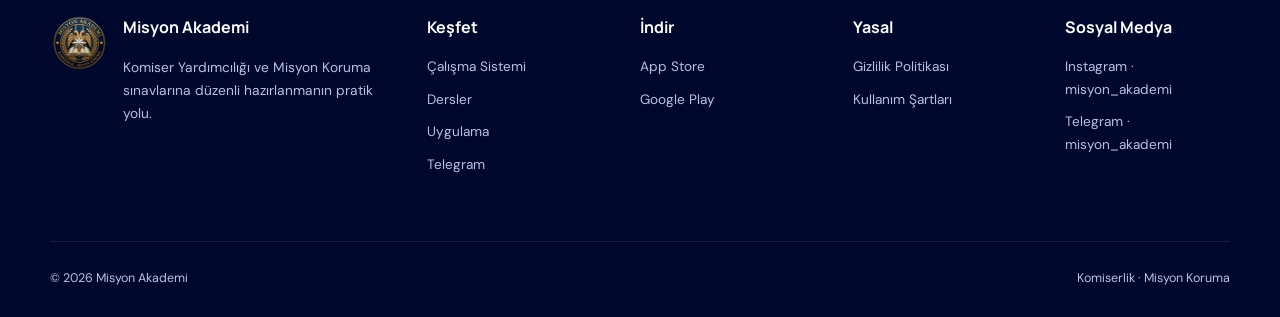
==== commit 404ae7d4: "Add files via upload" ====
--- a/index.html
+++ b/index.html
@@ -62,11 +62,11 @@
 
             <div class="hero-actions" id="indir">
               <a class="store-button store-button-white" href="https://apps.apple.com/us/app/komiserlik-misyon-koruma/id6760534055" target="_blank" rel="noreferrer">
-                <img class="store-icon" src="./assets/icons/apple-store-icon.svg" alt="" aria-hidden="true" />
+                <img class="store-icon" src="./assets/app.png" alt="" aria-hidden="true" />
                 <span><small>App Store’dan</small>İndir</span>
               </a>
               <a class="store-button store-button-outline" href="https://play.google.com/store/apps/details?id=com.misyonakademi.paem&amp;hl=tr" target="_blank" rel="noreferrer">
-                <img class="store-icon" src="./assets/icons/google-play-icon.svg" alt="" aria-hidden="true" />
+                <img class="store-icon store-icon-play" src="./assets/play.png" alt="" aria-hidden="true" />
                 <span><small>Google Play’den</small>İndir</span>
               </a>
             </div>
@@ -277,8 +277,8 @@
           <img class="download-mark" src="./assets/icons/logo_misyon.png" alt="" />
           <div><span class="kicker kicker-light">Çalışmaya başla</span><h2>Misyon Akademi’yi indir,<br /><em>planını bugün oluştur.</em></h2><p><strong class="count-up" data-count-to="9000" data-suffix="+">9.000+</strong> tamamı açıklamalı soru, 11 ders, kişisel plan ve denemeler bir arada.</p></div>
           <div class="download-actions">
-            <a class="store-button store-button-white" href="https://apps.apple.com/us/app/komiserlik-misyon-koruma/id6760534055" target="_blank" rel="noreferrer"><img class="store-icon" src="./assets/icons/apple-store-icon.svg" alt="" aria-hidden="true" /><span><small>App Store’dan</small>İndir</span></a>
-            <a class="store-button store-button-outline" href="https://play.google.com/store/apps/details?id=com.misyonakademi.paem&amp;hl=tr" target="_blank" rel="noreferrer"><img class="store-icon" src="./assets/icons/google-play-icon.svg" alt="" aria-hidden="true" /><span><small>Google Play’den</small>İndir</span></a>
+            <a class="store-button store-button-white" href="https://apps.apple.com/us/app/komiserlik-misyon-koruma/id6760534055" target="_blank" rel="noreferrer"><img class="store-icon" src="./assets/app.png" alt="" aria-hidden="true" /><span><small>App Store’dan</small>İndir</span></a>
+            <a class="store-button store-button-outline" href="https://play.google.com/store/apps/details?id=com.misyonakademi.paem&amp;hl=tr" target="_blank" rel="noreferrer"><img class="store-icon store-icon-play" src="./assets/play.png" alt="" aria-hidden="true" /><span><small>Google Play’den</small>İndir</span></a>
           </div>
         </div>
       </section>
--- a/styles.css
+++ b/styles.css
@@ -75,6 +75,7 @@
 .store-button:hover { box-shadow: 0 16px 36px rgba(0,0,0,.2); }
 .store-button svg { width: 25px; height: 25px; fill: currentColor; flex: 0 0 auto; }
 .store-button .store-icon { width: 34px; height: 34px; flex: 0 0 auto; object-fit: contain; }
+.store-button .store-icon-play { width: 42px; height: 42px; margin: -4px; }
 .store-button span { display: grid; line-height: 1.08; font-size: 1rem; font-weight: 700; }
 .store-button small { margin-bottom: 3px; font-size: .63rem; font-weight: 500; opacity: .72; }
 .store-button-white { color: var(--ink); background: var(--white); }
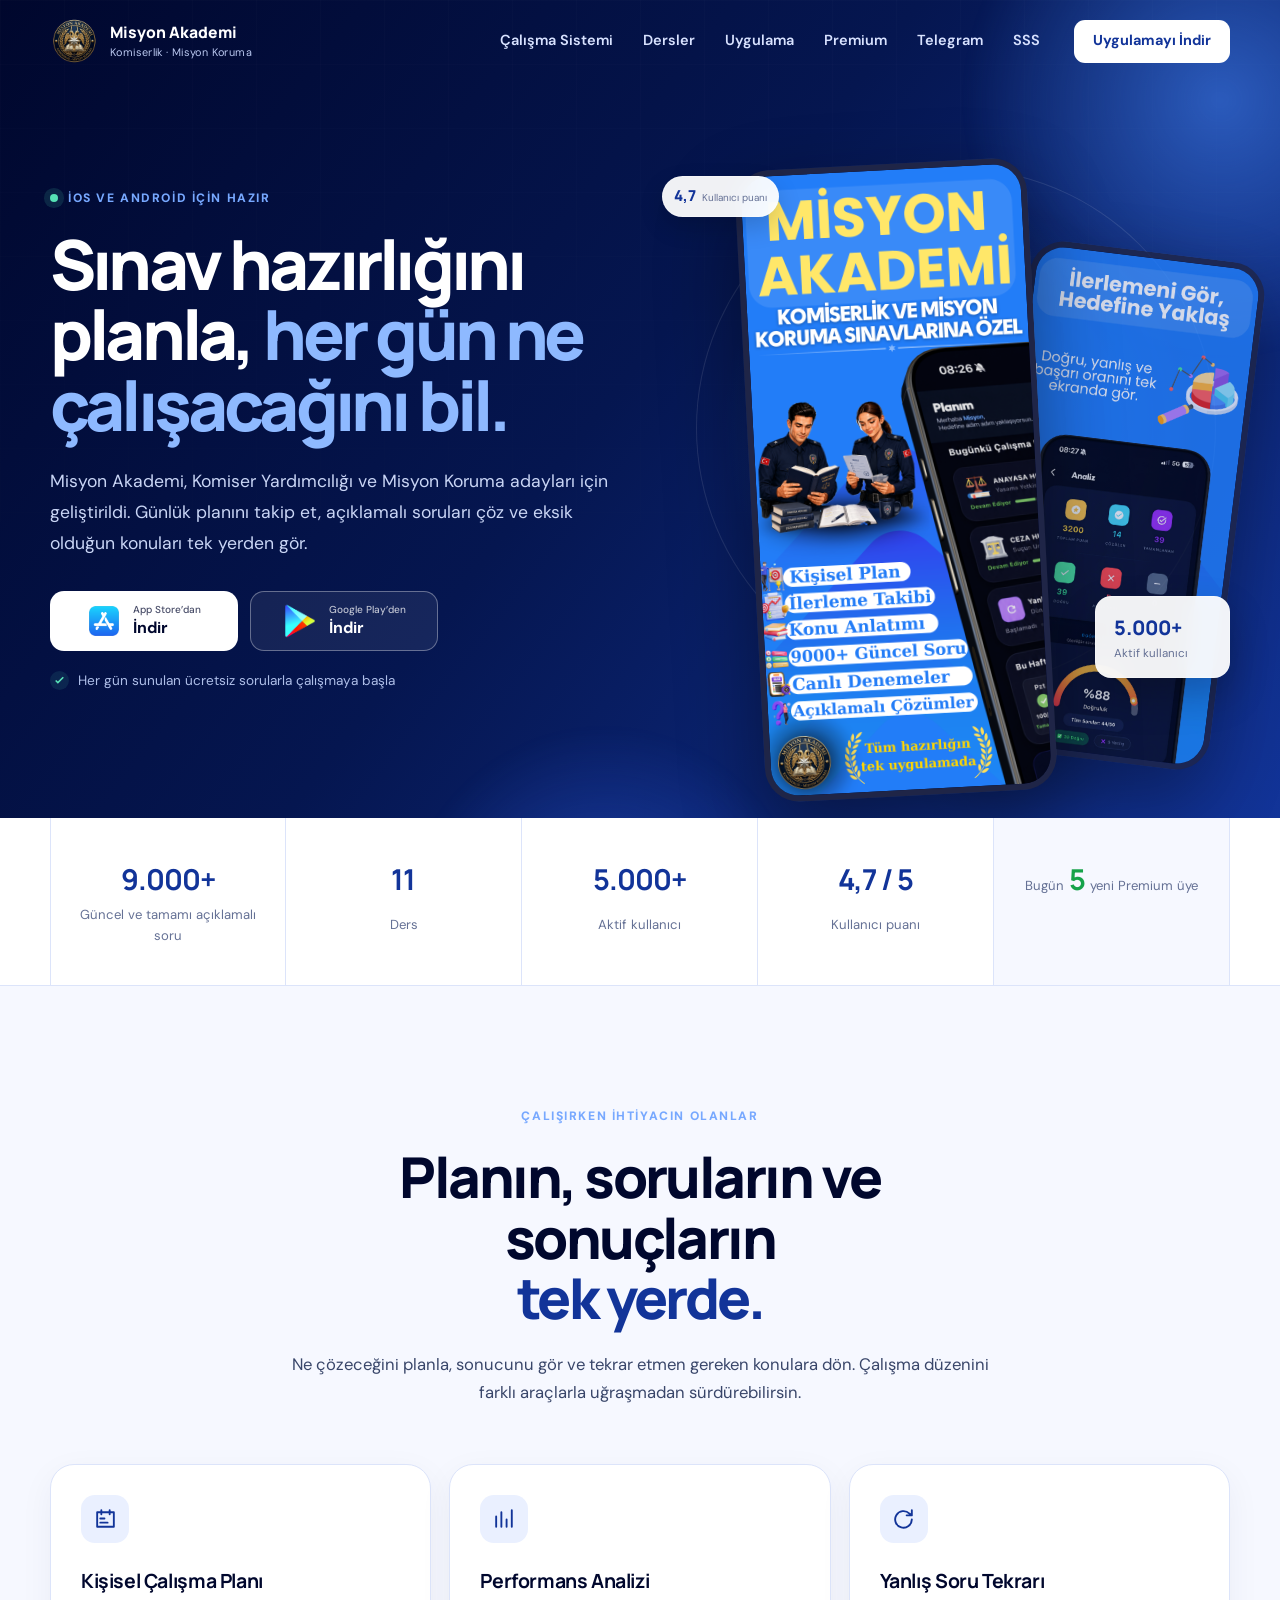
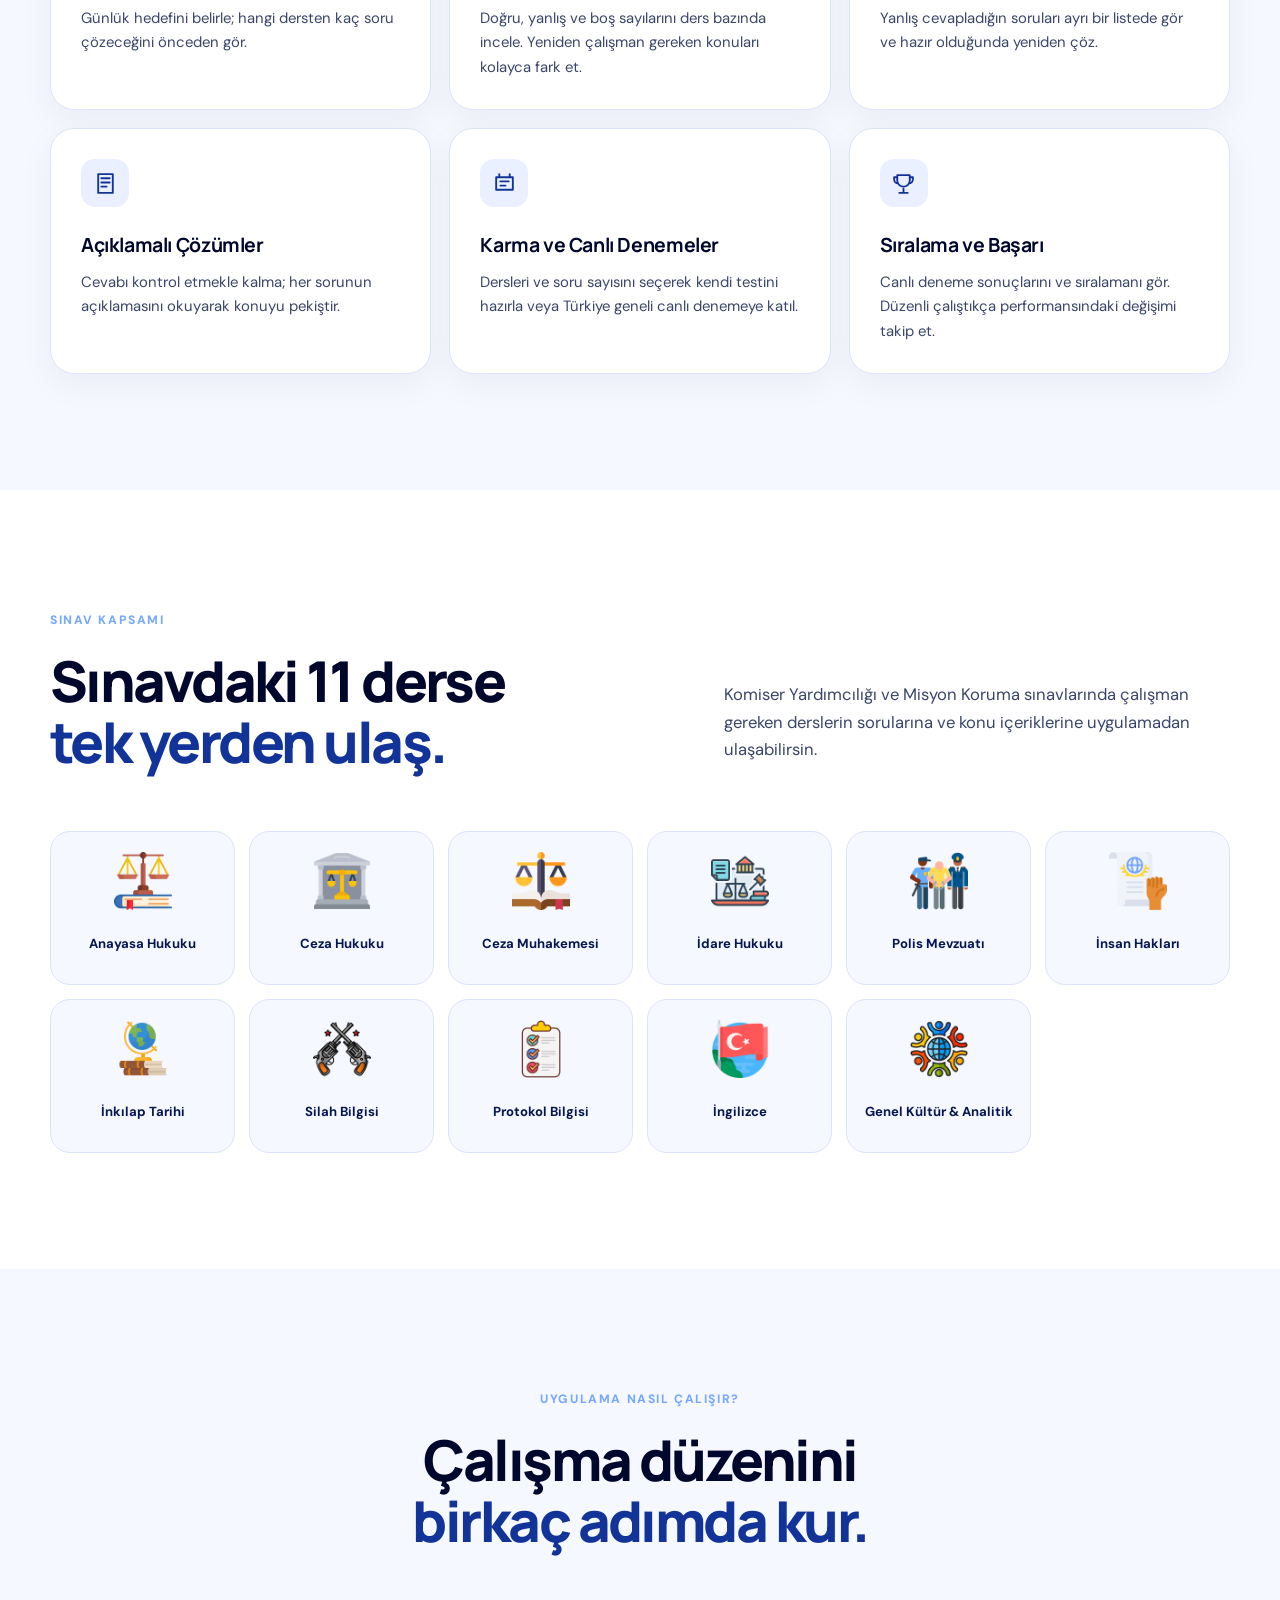
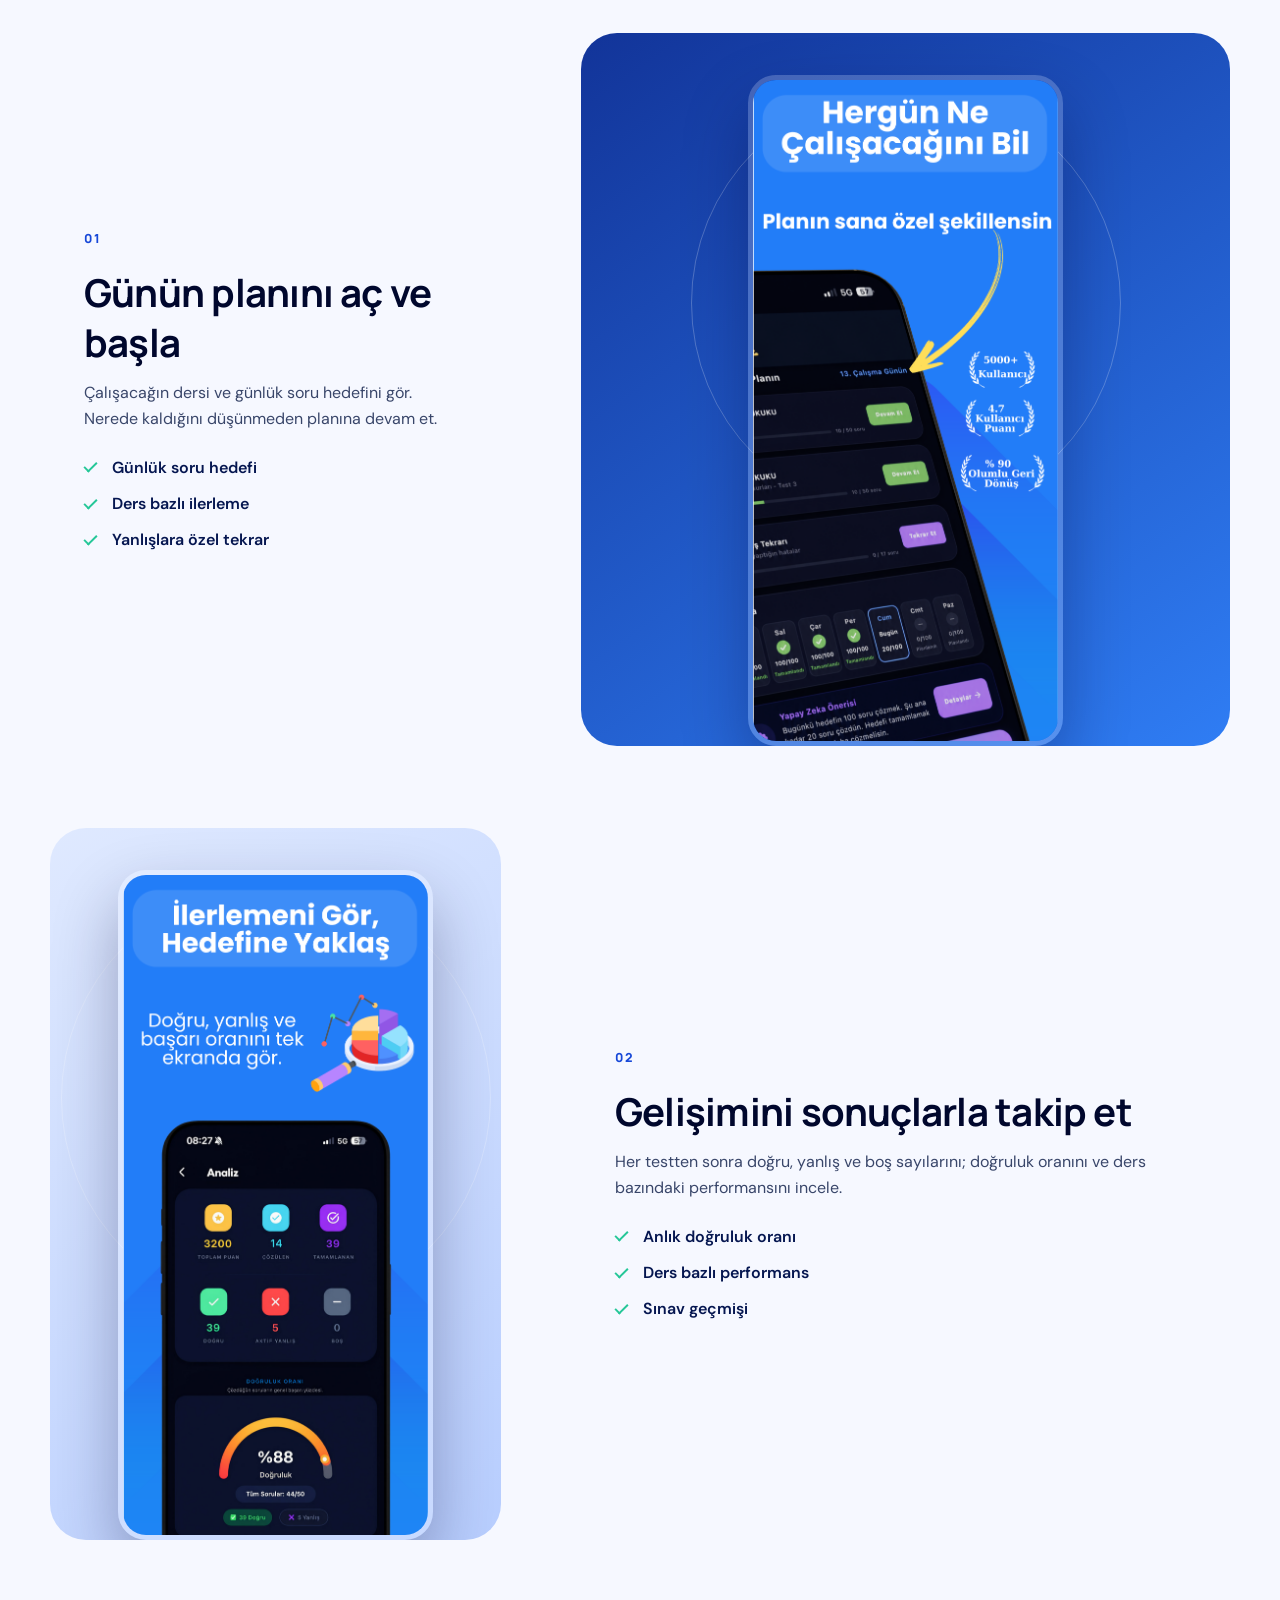
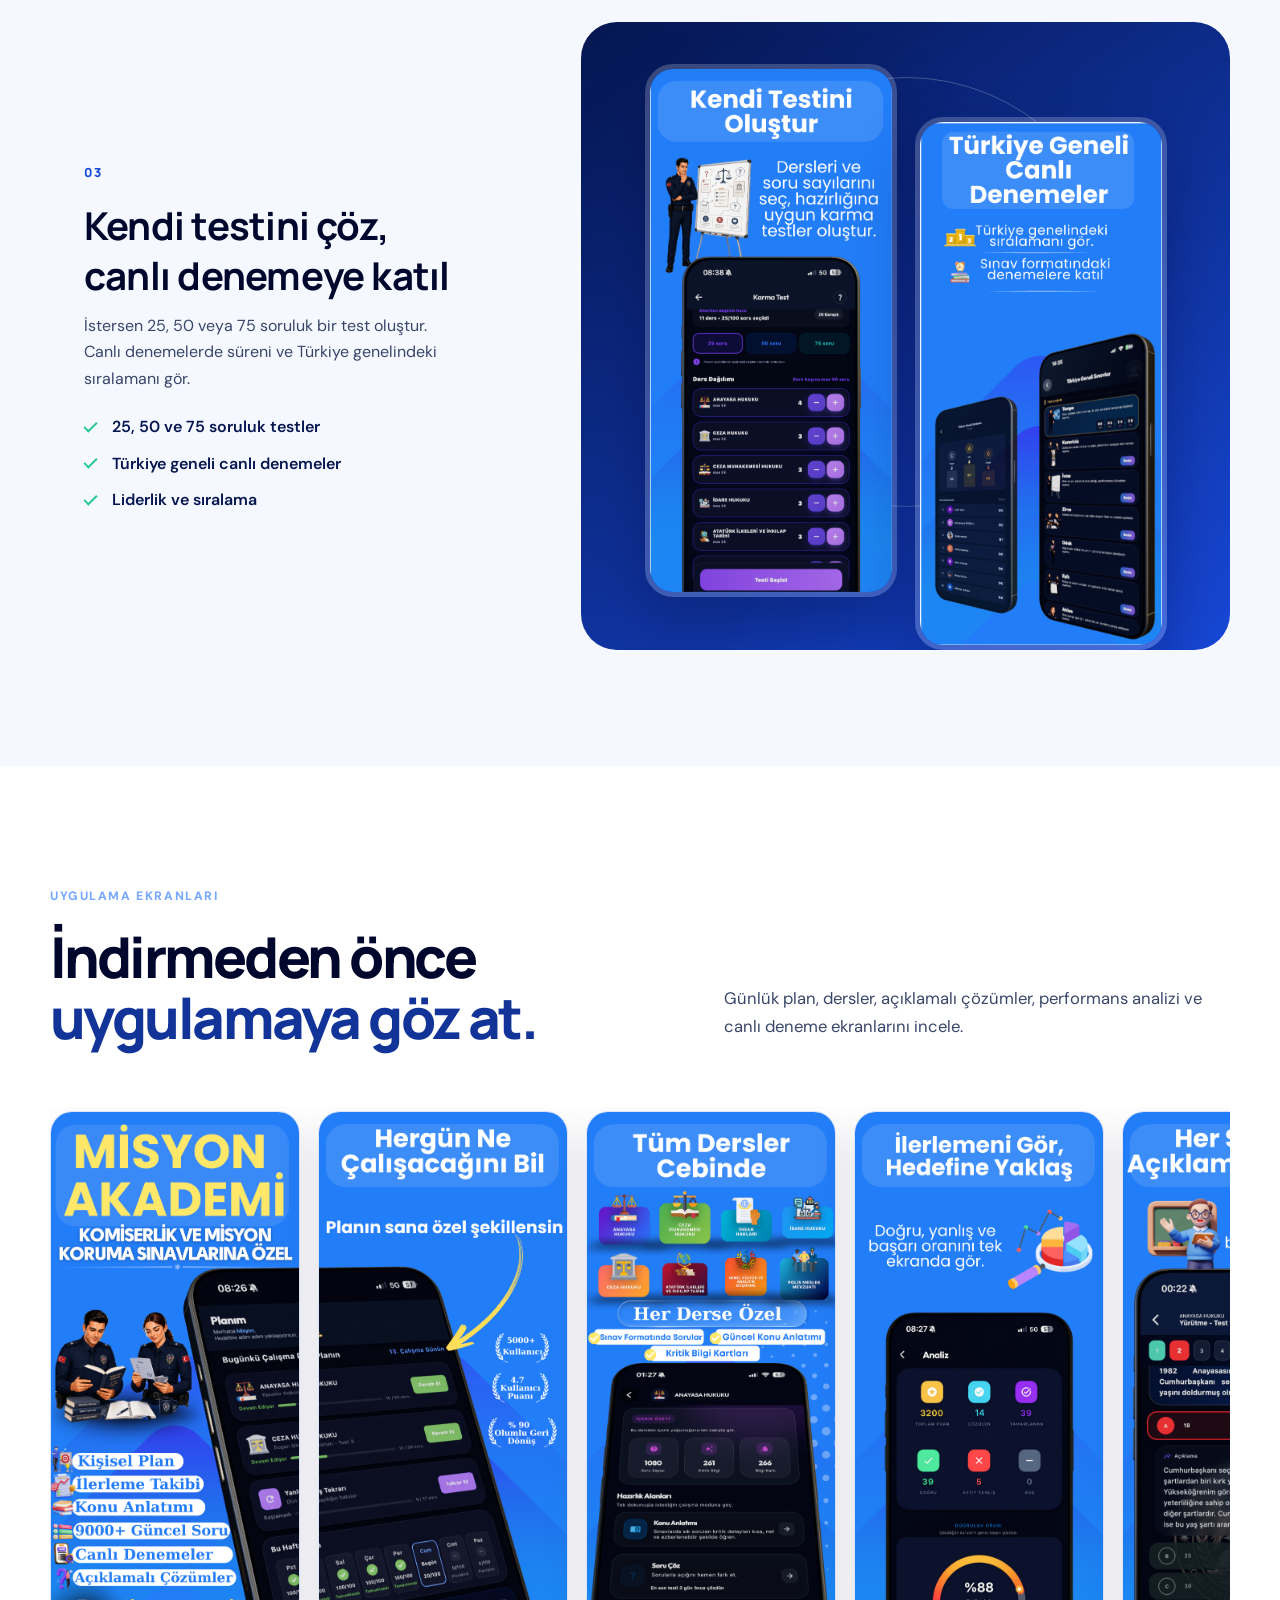
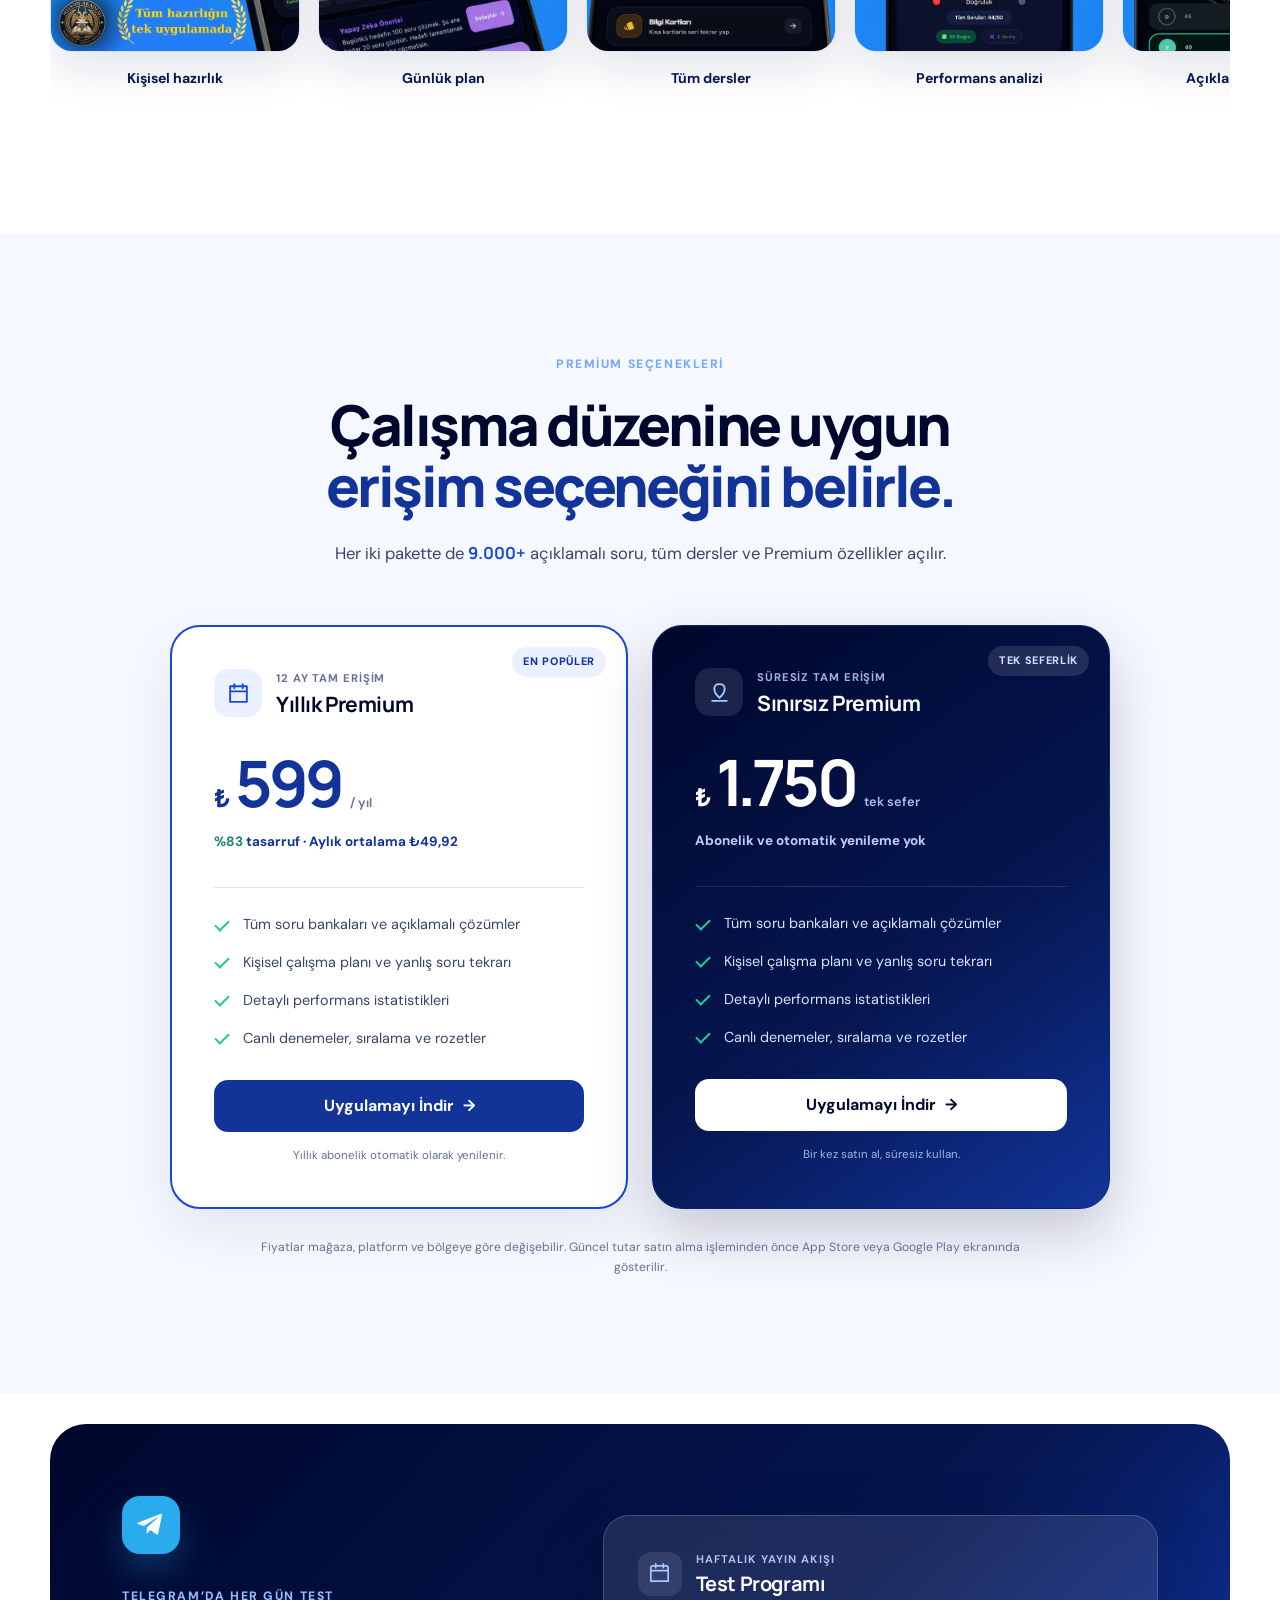
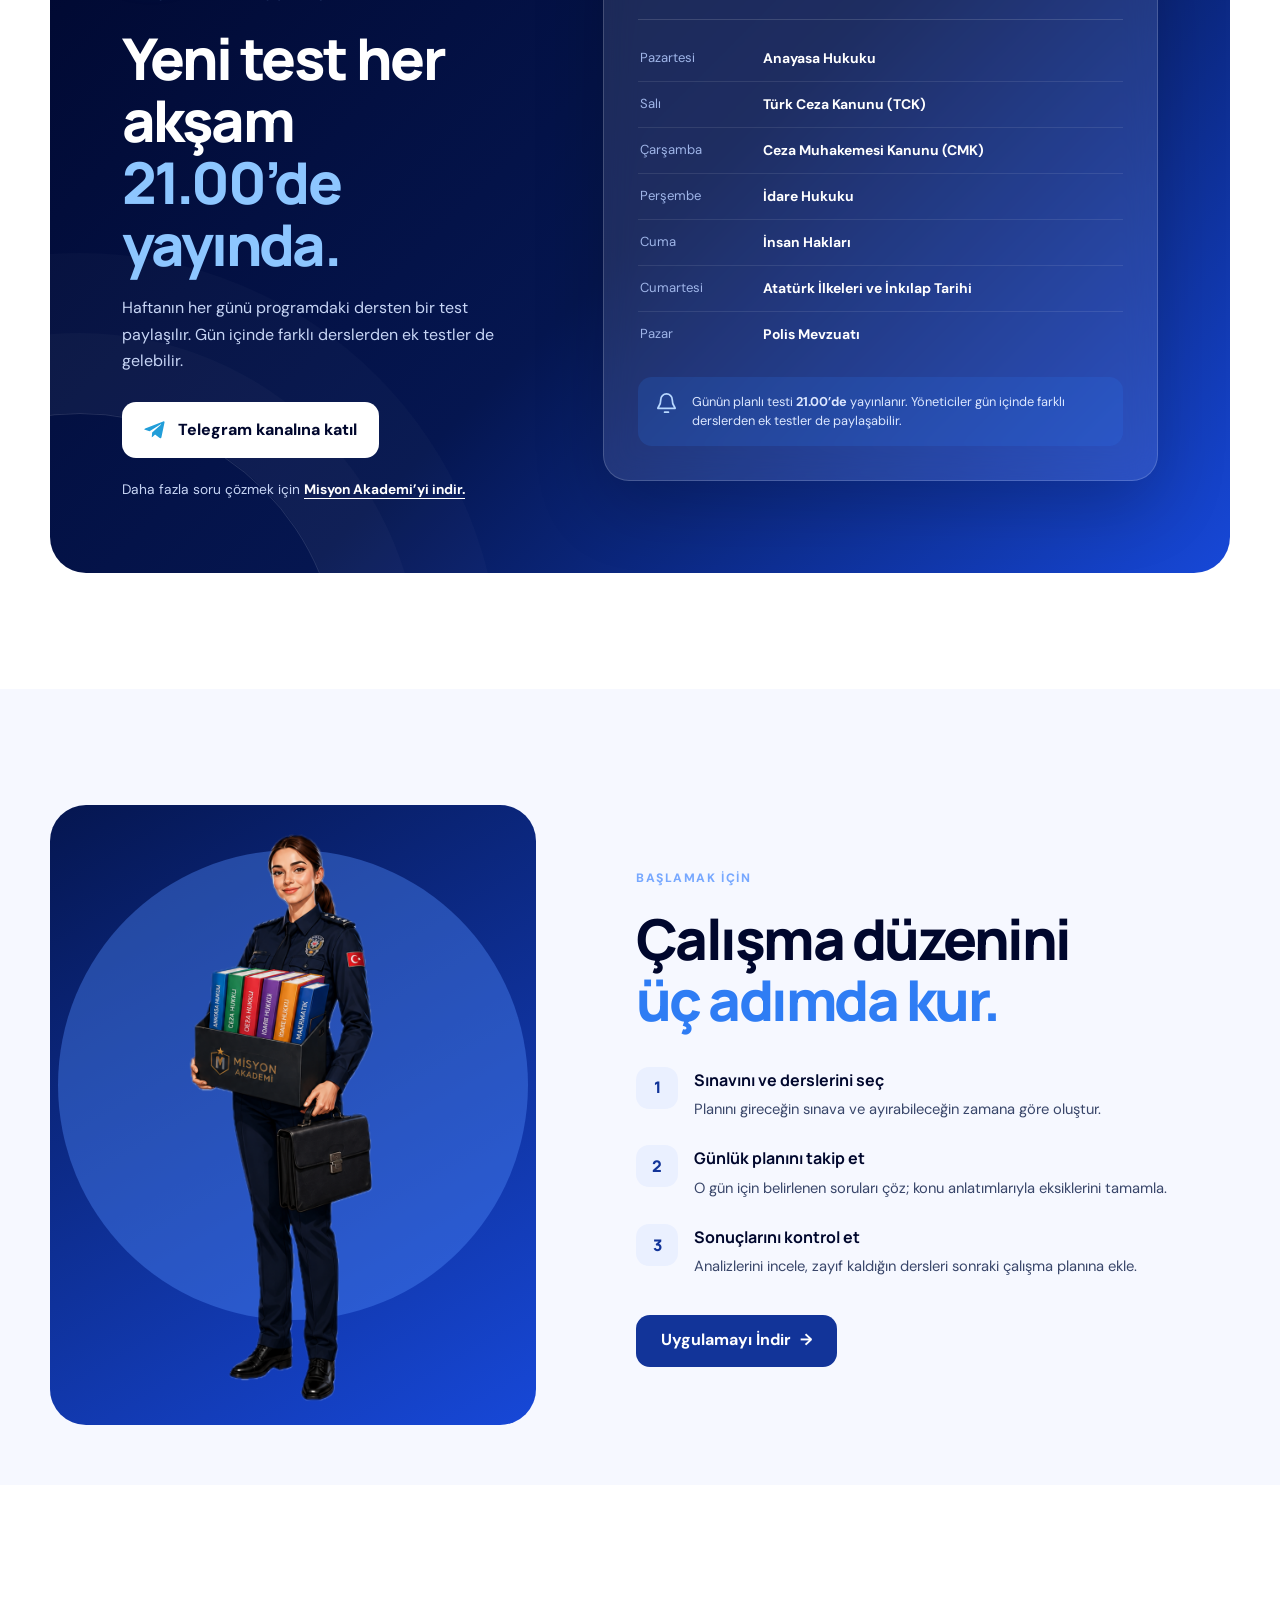
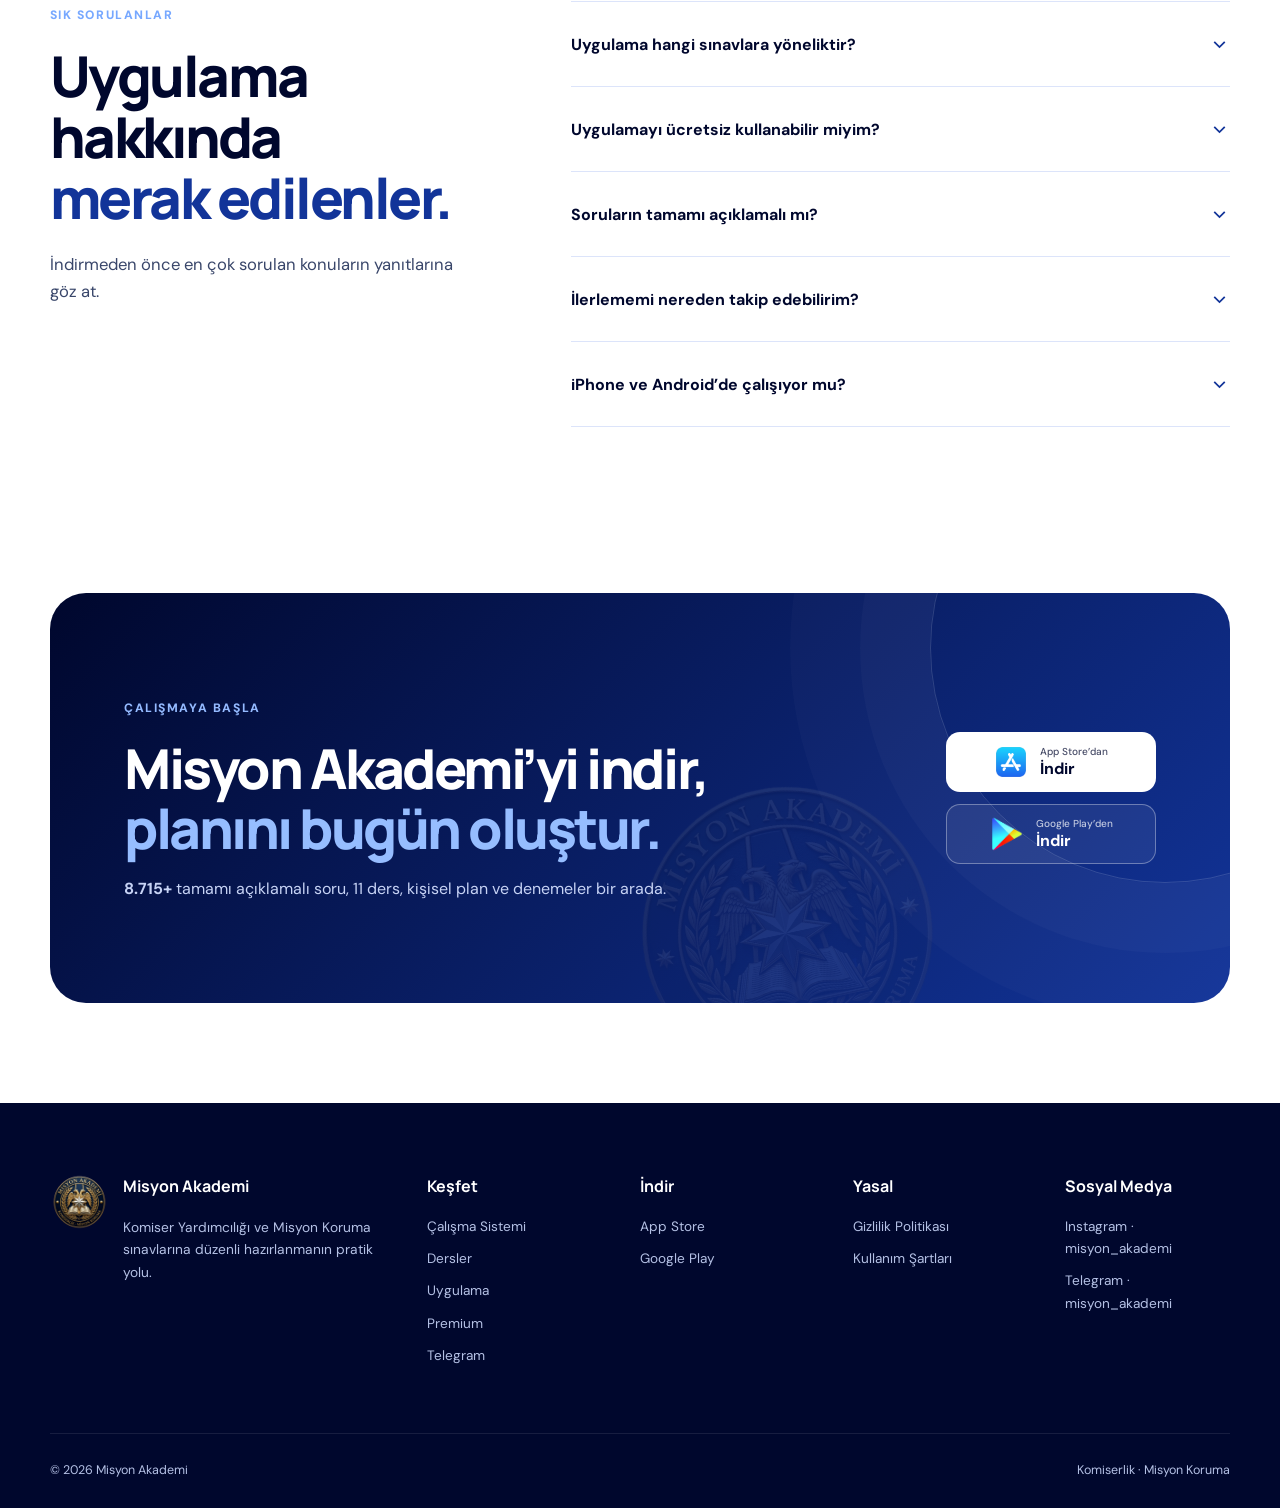
==== commit 9a6d9bd2: "Add files via upload" ====
--- a/index.html
+++ b/index.html
@@ -30,6 +30,7 @@
           <a href="#sistem">Çalışma Sistemi</a>
           <a href="#dersler">Dersler</a>
           <a href="#ekranlar">Uygulama</a>
+          <a href="#premium">Premium</a>
           <a href="#telegram">Telegram</a>
           <a href="#sss">SSS</a>
         </nav>
@@ -44,6 +45,7 @@
         <a href="#sistem">Çalışma Sistemi</a>
         <a href="#dersler">Dersler</a>
         <a href="#ekranlar">Uygulama</a>
+        <a href="#premium">Premium</a>
         <a href="#telegram">Telegram</a>
         <a href="#sss">SSS</a>
         <a href="#indir">Uygulamayı İndir</a>
@@ -202,6 +204,56 @@
             <figure><img src="./assets/screenshots/7.png" alt="Karma test oluşturma ekranı" loading="lazy" /><figcaption>Karma test</figcaption></figure>
             <figure><img src="./assets/screenshots/8.png" alt="Canlı denemeler ve sıralama ekranı" loading="lazy" /><figcaption>Canlı denemeler</figcaption></figure>
           </div>
+        </div>
+      </section>
+
+      <section class="section premium-section" id="premium" aria-labelledby="premiumTitle">
+        <div class="container">
+          <header class="section-heading centered reveal">
+            <span class="kicker">Premium seçenekleri</span>
+            <h2 id="premiumTitle">Çalışma düzenine uygun<br /><em>erişim seçeneğini belirle.</em></h2>
+            <p>Her iki pakette de <strong class="count-up" data-count-to="9000" data-suffix="+">9.000+</strong> açıklamalı soru, tüm dersler ve Premium özellikler açılır.</p>
+          </header>
+
+          <div class="premium-grid">
+            <article class="premium-card premium-card-featured reveal">
+              <span class="plan-badge">En Popüler</span>
+              <div class="plan-heading">
+                <span class="plan-icon" aria-hidden="true"><svg viewBox="0 0 24 24"><path d="M4 5h16v15H4zM8 3v4m8-4v4M4 10h16" /></svg></span>
+                <div><span class="plan-kicker">12 ay tam erişim</span><h3>Yıllık Premium</h3></div>
+              </div>
+              <div class="premium-price" aria-label="Yıllık 599 Türk lirası"><span>₺</span><strong class="count-up" data-count-to="599">599</strong><small>/ yıl</small></div>
+              <p class="plan-saving"><strong class="count-up" data-count-to="83" data-prefix="%">%83</strong> tasarruf · Aylık ortalama ₺49,92</p>
+              <ul class="premium-features">
+                <li>Tüm soru bankaları ve açıklamalı çözümler</li>
+                <li>Kişisel çalışma planı ve yanlış soru tekrarı</li>
+                <li>Detaylı performans istatistikleri</li>
+                <li>Canlı denemeler, sıralama ve rozetler</li>
+              </ul>
+              <a class="button button-primary plan-button" href="#indir">Uygulamayı İndir <span aria-hidden="true">→</span></a>
+              <small class="plan-note">Yıllık abonelik otomatik olarak yenilenir.</small>
+            </article>
+
+            <article class="premium-card premium-card-lifetime reveal delay-one">
+              <span class="plan-badge">Tek Seferlik</span>
+              <div class="plan-heading">
+                <span class="plan-icon" aria-hidden="true"><svg viewBox="0 0 24 24"><path d="M7 8.5C7 5.5 9 4 12 4s5 1.5 5 4.5c0 4.5-5 8.5-5 8.5S7 13 7 8.5ZM5 20h14" /></svg></span>
+                <div><span class="plan-kicker">Süresiz tam erişim</span><h3>Sınırsız Premium</h3></div>
+              </div>
+              <div class="premium-price" aria-label="Tek seferlik 1750 Türk lirası"><span>₺</span><strong class="count-up" data-count-to="1750">1.750</strong><small>tek sefer</small></div>
+              <p class="plan-saving">Abonelik ve otomatik yenileme yok</p>
+              <ul class="premium-features">
+                <li>Tüm soru bankaları ve açıklamalı çözümler</li>
+                <li>Kişisel çalışma planı ve yanlış soru tekrarı</li>
+                <li>Detaylı performans istatistikleri</li>
+                <li>Canlı denemeler, sıralama ve rozetler</li>
+              </ul>
+              <a class="button plan-button plan-button-light" href="#indir">Uygulamayı İndir <span aria-hidden="true">→</span></a>
+              <small class="plan-note">Bir kez satın al, süresiz kullan.</small>
+            </article>
+          </div>
+
+          <p class="premium-disclaimer reveal">Fiyatlar mağaza, platform ve bölgeye göre değişebilir. Güncel tutar satın alma işleminden önce App Store veya Google Play ekranında gösterilir.</p>
         </div>
       </section>
 
@@ -287,7 +339,7 @@
     <footer class="site-footer">
       <div class="container footer-grid">
         <div class="footer-brand"><img src="./assets/icons/logo_misyon.png" alt="" /><div><strong>Misyon Akademi</strong><p>Komiser Yardımcılığı ve Misyon Koruma sınavlarına düzenli hazırlanmanın pratik yolu.</p></div></div>
-        <div><strong>Keşfet</strong><a href="#sistem">Çalışma Sistemi</a><a href="#dersler">Dersler</a><a href="#ekranlar">Uygulama</a><a href="#telegram">Telegram</a></div>
+        <div><strong>Keşfet</strong><a href="#sistem">Çalışma Sistemi</a><a href="#dersler">Dersler</a><a href="#ekranlar">Uygulama</a><a href="#premium">Premium</a><a href="#telegram">Telegram</a></div>
         <div><strong>İndir</strong><a href="https://apps.apple.com/us/app/komiserlik-misyon-koruma/id6760534055" target="_blank" rel="noreferrer">App Store</a><a href="https://play.google.com/store/apps/details?id=com.misyonakademi.paem&amp;hl=tr" target="_blank" rel="noreferrer">Google Play</a></div>
         <div><strong>Yasal</strong><a href="./privacy-policy.html">Gizlilik Politikası</a><a href="./terms-of-service.html">Kullanım Şartları</a></div>
         <div><strong>Sosyal Medya</strong><a href="https://www.instagram.com/misyon_akademi/" target="_blank" rel="noreferrer">Instagram · misyon_akademi</a><a href="https://t.me/misyon_akademi" target="_blank" rel="noreferrer">Telegram · misyon_akademi</a></div>
@@ -295,11 +347,16 @@
       <div class="container footer-bottom"><span>© 2026 Misyon Akademi</span><span>Komiserlik · Misyon Koruma</span></div>
     </footer>
 
+    <a class="back-to-top" id="backToTop" href="#top" aria-label="Sayfanın başına dön">
+      <svg viewBox="0 0 24 24" aria-hidden="true"><path d="m6 15 6-6 6 6" /></svg>
+    </a>
+
     <script>
       const header = document.getElementById('siteHeader');
       const menuButton = document.getElementById('menuButton');
       const mobileNav = document.getElementById('mobileNav');
       const dailyPremiumCount = document.getElementById('dailyPremiumCount');
+      const backToTop = document.getElementById('backToTop');
 
       const premiumRotation = [10, 7, 5, 8, 6, 9];
       const today = new Date();
@@ -311,12 +368,12 @@
       dailyPremiumCount.textContent = String(dailyPremiumTarget);
 
       const reducedMotion = window.matchMedia('(prefers-reduced-motion: reduce)').matches;
-      const formatCounter = (value, decimals, suffix) => {
+      const formatCounter = (value, decimals, prefix, suffix) => {
         const number = Number(value).toLocaleString('tr-TR', {
           minimumFractionDigits: decimals,
           maximumFractionDigits: decimals
         });
-        return `${number}${suffix}`;
+        return `${prefix}${number}${suffix}`;
       };
 
       const animateCounter = element => {
@@ -325,9 +382,10 @@
 
         const target = Number(element.dataset.countTo);
         const decimals = Number(element.dataset.decimals || 0);
+        const prefix = element.dataset.prefix || '';
         const suffix = element.dataset.suffix || '';
         const show = value => {
-          element.textContent = formatCounter(value, decimals, suffix);
+          element.textContent = formatCounter(value, decimals, prefix, suffix);
         };
 
         if (reducedMotion) {
@@ -374,7 +432,12 @@
         counters.forEach(animateCounter);
       }
 
-      window.addEventListener('scroll', () => header.classList.toggle('is-scrolled', window.scrollY > 16), { passive: true });
+      const updateScrollUi = () => {
+        header.classList.toggle('is-scrolled', window.scrollY > 16);
+        backToTop.classList.toggle('is-visible', window.scrollY > window.innerHeight);
+      };
+      window.addEventListener('scroll', updateScrollUi, { passive: true });
+      updateScrollUi();
       menuButton.addEventListener('click', () => {
         const open = mobileNav.classList.toggle('is-open');
         menuButton.setAttribute('aria-expanded', String(open));
--- a/styles.css
+++ b/styles.css
@@ -155,6 +155,45 @@
 .screen-rail img { width: 100%; aspect-ratio: 1242 / 2688; object-fit: cover; border: 1px solid var(--line); border-radius: 22px; box-shadow: 0 18px 44px rgba(0,18,76,.11); }
 .screen-rail figcaption { padding-top: 15px; color: var(--navy); font-size: .88rem; font-weight: 700; text-align: center; }
 
+.premium-section { background: var(--ice-2); }
+.premium-section .section-heading p { max-width: 680px; margin-inline: auto; }
+.premium-section .section-heading p strong { color: var(--blue); font-family: "Manrope"; }
+.premium-grid { max-width: 940px; display: grid; grid-template-columns: repeat(2, minmax(0, 1fr)); gap: 24px; margin: 0 auto; }
+.premium-card { position: relative; display: flex; flex-direction: column; min-width: 0; padding: 42px; border: 1px solid var(--line); border-radius: 30px; background: var(--white); box-shadow: 0 20px 50px rgba(0,18,76,.08); transition: border-color .2s ease, box-shadow .2s ease; }
+.premium-card:hover { border-color: #aec5ff; box-shadow: 0 26px 60px rgba(0,18,76,.13); }
+.premium-card-featured { border: 2px solid var(--blue); }
+.premium-card-lifetime { color: var(--white); border-color: var(--navy-2); background: linear-gradient(145deg, var(--ink), var(--navy) 58%, var(--brand)); box-shadow: 0 24px 58px rgba(0,7,45,.2); }
+.premium-card-lifetime:hover { border-color: var(--blue-bright); box-shadow: 0 28px 66px rgba(0,7,45,.28); }
+.plan-badge { position: absolute; top: 20px; right: 20px; padding: 6px 11px; border-radius: 999px; color: var(--brand); background: var(--ice); font-size: .68rem; font-weight: 800; letter-spacing: .06em; text-transform: uppercase; }
+.premium-card-lifetime .plan-badge { color: #cfe0ff; background: rgba(255,255,255,.12); }
+.plan-heading { display: flex; align-items: center; gap: 14px; padding-right: 105px; }
+.plan-icon { width: 48px; height: 48px; flex: 0 0 auto; display: grid; place-items: center; border-radius: 15px; color: var(--blue); background: var(--ice); }
+.premium-card-lifetime .plan-icon { color: #a9c7ff; background: rgba(255,255,255,.1); }
+.plan-icon svg { width: 25px; height: 25px; fill: none; stroke: currentColor; stroke-width: 1.8; stroke-linecap: round; stroke-linejoin: round; }
+.plan-kicker { display: block; margin-bottom: 2px; color: var(--muted); font-size: .7rem; font-weight: 700; letter-spacing: .08em; text-transform: uppercase; }
+.premium-card-lifetime .plan-kicker { color: #9eb2e7; }
+.plan-heading h3 { margin: 0; font-size: 1.32rem; }
+.premium-price { display: flex; align-items: baseline; gap: 4px; margin: 34px 0 12px; color: var(--brand); font-family: "Manrope"; }
+.premium-price > span { font-size: 1.55rem; font-weight: 800; }
+.premium-price strong { font-size: clamp(3rem, 5vw, 4.2rem); line-height: 1; letter-spacing: -.06em; }
+.premium-price small { margin-left: 5px; color: var(--muted); font-family: "DM Sans"; font-size: .8rem; font-weight: 600; }
+.premium-card-lifetime .premium-price { color: var(--white); }
+.premium-card-lifetime .premium-price small { color: #afbee6; }
+.plan-saving { min-height: 30px; margin-bottom: 26px; color: var(--brand); font-size: .84rem; font-weight: 700; }
+.plan-saving strong { color: #168a69; }
+.premium-card-lifetime .plan-saving { color: #bcd0ff; }
+.premium-features { display: grid; gap: 14px; margin: 0; padding: 25px 0 0; border-top: 1px solid var(--line); list-style: none; }
+.premium-card-lifetime .premium-features { border-color: rgba(255,255,255,.12); }
+.premium-features li { position: relative; padding-left: 29px; color: var(--body); font-size: .9rem; }
+.premium-card-lifetime .premium-features li { color: #d8e2ff; }
+.premium-features li::before { content: ""; position: absolute; left: 1px; top: .44em; width: 14px; height: 8px; border-left: 2px solid var(--green); border-bottom: 2px solid var(--green); transform: rotate(-45deg); }
+.plan-button { width: 100%; margin-top: 30px; }
+.plan-button-light { color: var(--ink); background: var(--white); }
+.plan-button-light:hover { color: var(--brand); background: var(--ice); }
+.plan-note { display: block; margin-top: 14px; color: var(--muted); font-size: .72rem; text-align: center; }
+.premium-card-lifetime .plan-note { color: #9eb2e7; }
+.premium-disclaimer { max-width: 760px; margin: 28px auto 0; color: var(--muted); font-size: .76rem; text-align: center; }
+
 .telegram-section { padding-top: 30px; background: var(--white); }
 .telegram-shell { position: relative; display: grid; grid-template-columns: .85fr 1.15fr; align-items: center; gap: 70px; padding: 72px; border-radius: var(--radius-lg); color: var(--white); background: linear-gradient(135deg, var(--ink), var(--navy) 52%, #1748d8); overflow: hidden; }
 .telegram-shell::before { content: ""; position: absolute; width: 520px; height: 520px; left: -230px; bottom: -360px; border-radius: 50%; border: 1px solid rgba(255,255,255,.13); box-shadow: 0 0 0 80px rgba(255,255,255,.025), 0 0 0 160px rgba(255,255,255,.018); }
@@ -229,6 +268,12 @@
 .footer-grid a:hover { color: var(--white); }
 .footer-bottom { display: flex; justify-content: space-between; padding-top: 26px; border-top: 1px solid rgba(255,255,255,.09); font-size: .78rem; }
 
+.back-to-top { position: fixed; right: max(24px, env(safe-area-inset-right)); bottom: max(24px, env(safe-area-inset-bottom)); z-index: 90; width: 50px; height: 50px; display: grid; place-items: center; border: 1px solid rgba(255,255,255,.2); border-radius: 50%; color: var(--white); background: var(--blue); box-shadow: 0 14px 32px rgba(0,39,126,.3); opacity: 0; visibility: hidden; pointer-events: none; transform: translateY(12px); transition: opacity .2s ease, visibility .2s ease, transform .2s ease, background-color .2s ease; }
+.back-to-top.is-visible { opacity: 1; visibility: visible; pointer-events: auto; transform: translateY(0); }
+.back-to-top:hover { background: var(--brand); }
+.back-to-top:focus-visible { outline: 3px solid #8db6ff; outline-offset: 3px; }
+.back-to-top svg { width: 24px; height: 24px; fill: none; stroke: currentColor; stroke-width: 2.2; stroke-linecap: round; stroke-linejoin: round; }
+
 .reveal { opacity: 0; transform: translateY(24px); transition: opacity .65s ease, transform .65s ease; }
 .reveal.is-visible { opacity: 1; transform: translateY(0); }
 .delay-one { transition-delay: .1s; }
@@ -262,6 +307,7 @@
   .story-row, .story-row-reverse { grid-template-columns: 1fr; gap: 38px; }
   .story-row-reverse .story-copy { order: 0; }
   .story-copy { max-width: 650px; }
+  .premium-grid { grid-template-columns: 1fr; max-width: 620px; }
   .telegram-shell { grid-template-columns: 1fr; gap: 48px; padding: 58px 48px; }
   .journey-grid { grid-template-columns: 1fr; }
   .journey-image { min-height: 560px; }
@@ -306,6 +352,10 @@
   .story-media-duo img { width: 47%; }
   .story-media-duo img:last-child { margin-top: 75px; }
   .screen-rail figure { flex-basis: 215px; }
+  .premium-card { padding: 34px 24px; border-radius: 24px; }
+  .plan-heading { padding-right: 88px; }
+  .plan-badge { top: 16px; right: 16px; }
+  .premium-price strong { font-size: 3.25rem; }
   .telegram-section { padding-top: 10px; }
   .telegram-shell { padding: 42px 22px; border-radius: 26px; }
   .telegram-button { width: 100%; justify-content: center; padding-inline: 14px; font-size: .88rem; }
@@ -321,6 +371,7 @@
   .footer-brand { grid-column: 1 / -1; }
   .footer-grid > div:last-child { grid-column: auto; }
   .footer-bottom { display: grid; gap: 6px; }
+  .back-to-top { right: max(16px, env(safe-area-inset-right)); bottom: max(16px, env(safe-area-inset-bottom)); width: 46px; height: 46px; }
 }
 
 @media (prefers-reduced-motion: reduce) {
